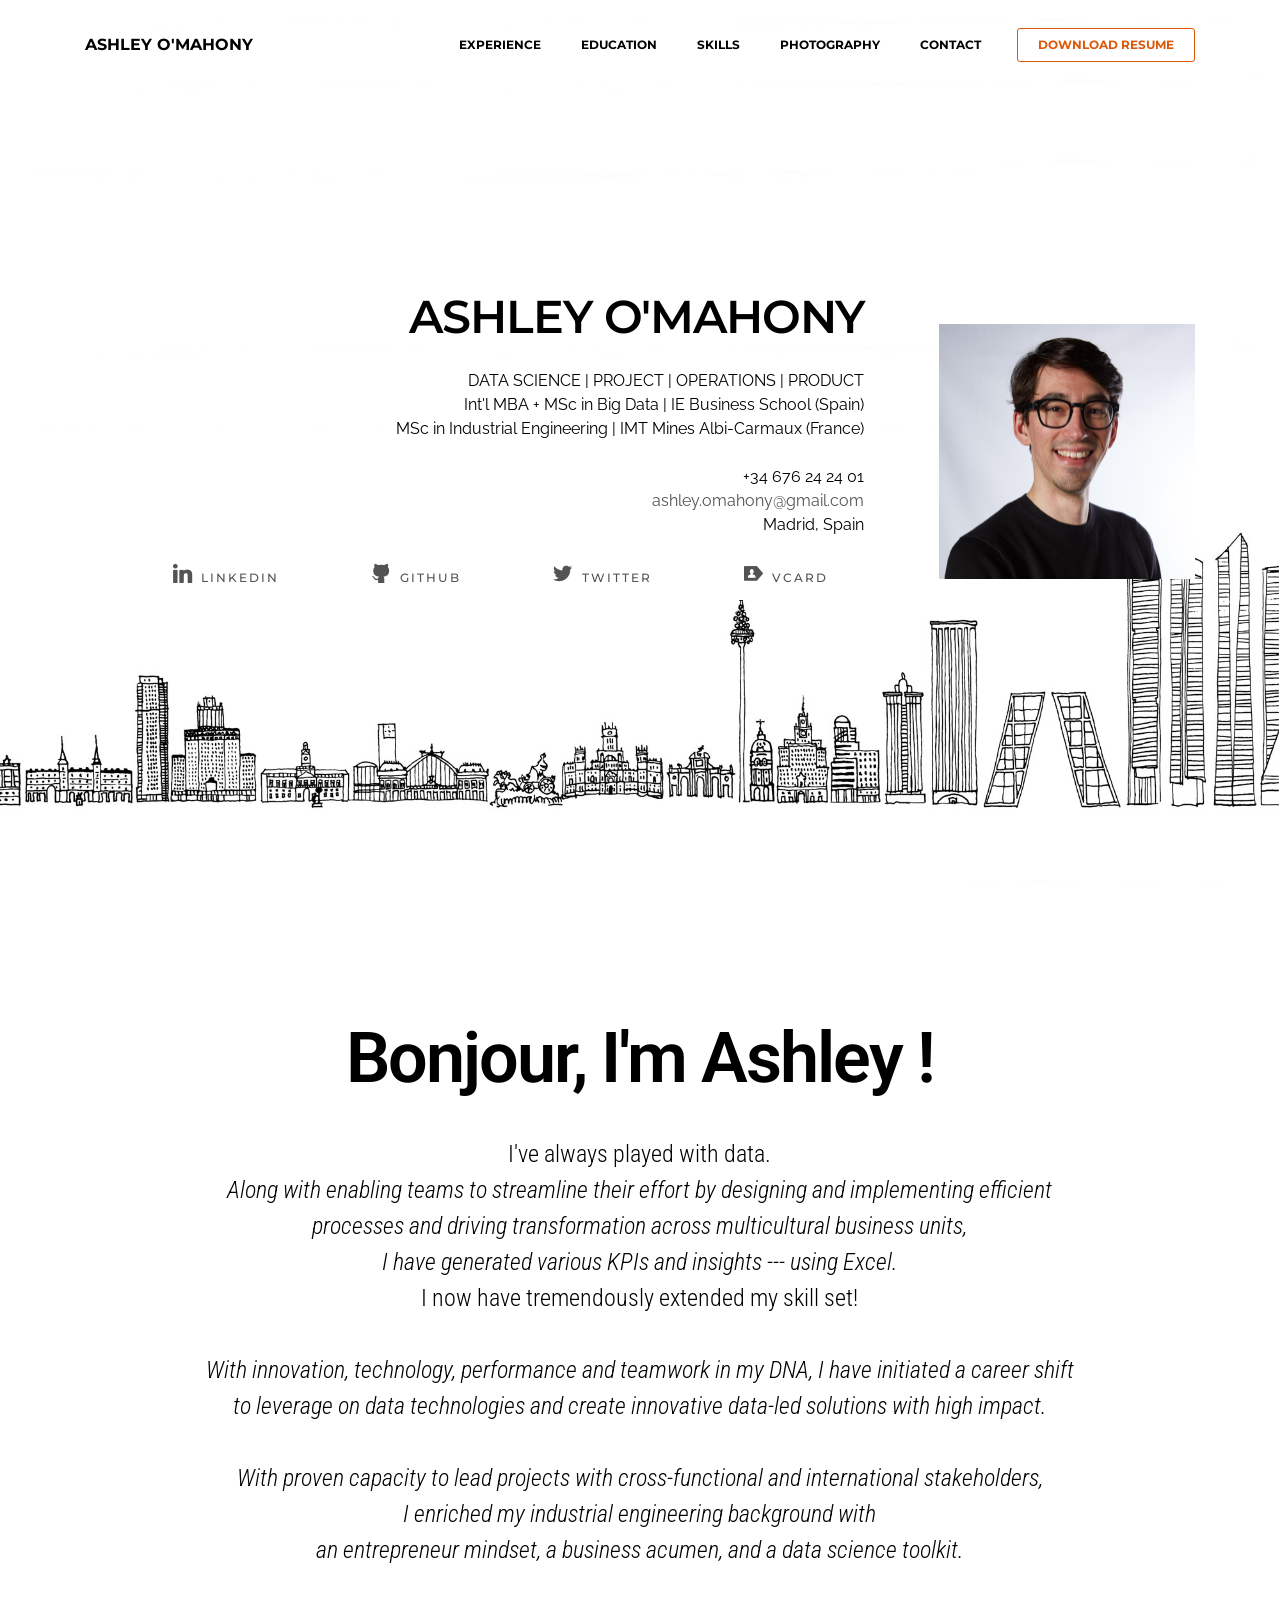
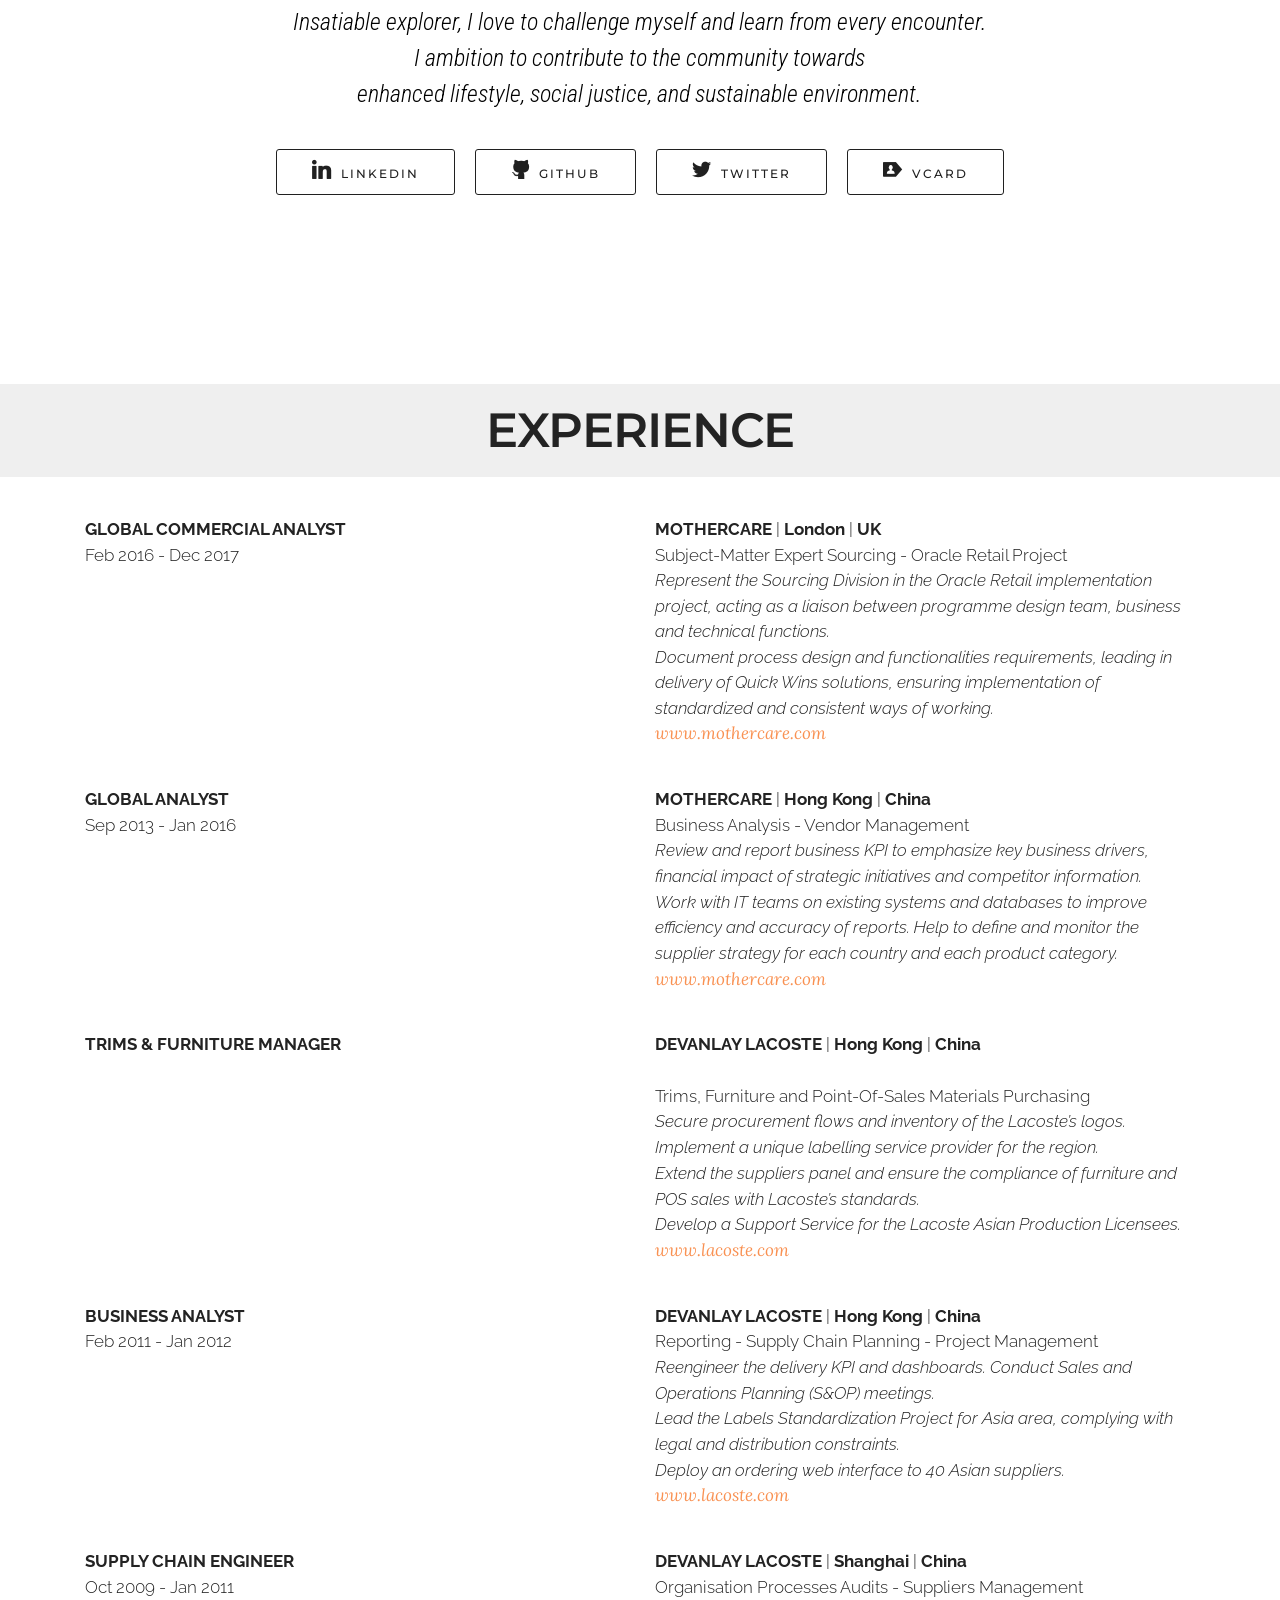
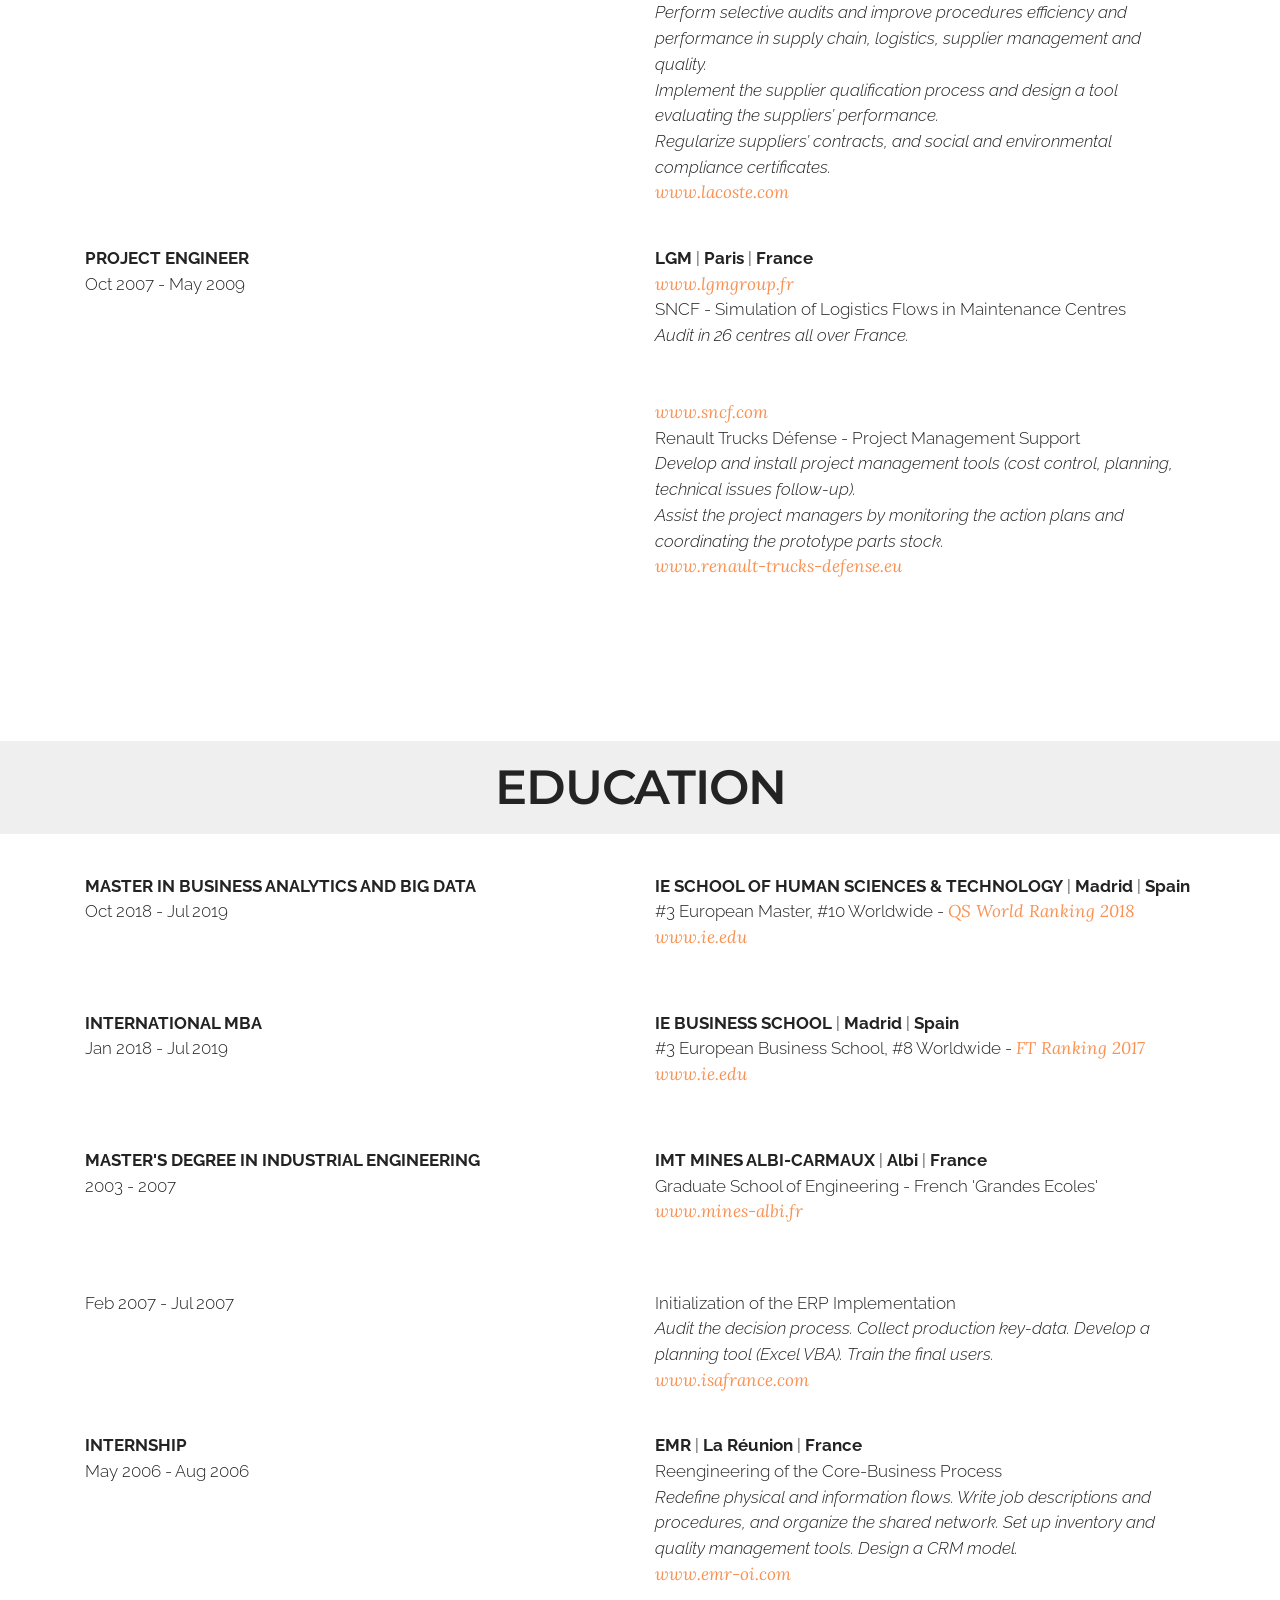
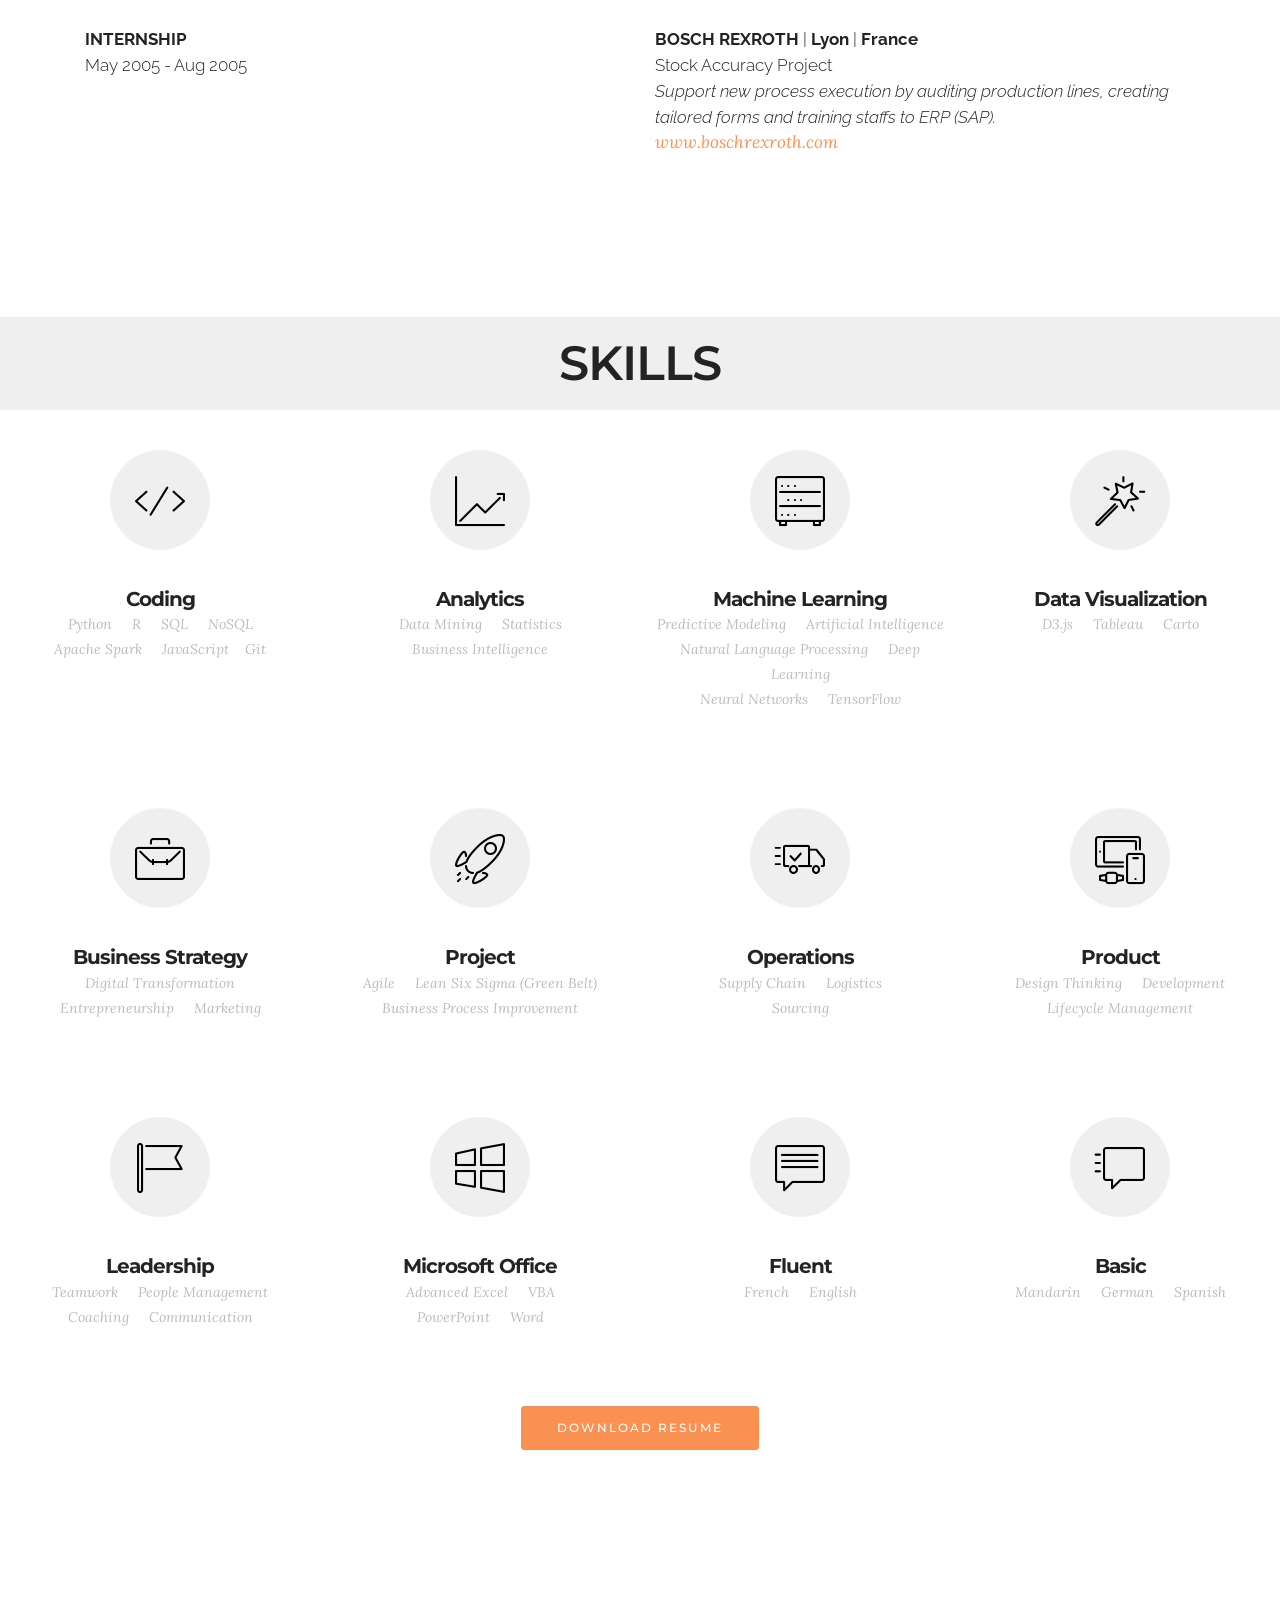
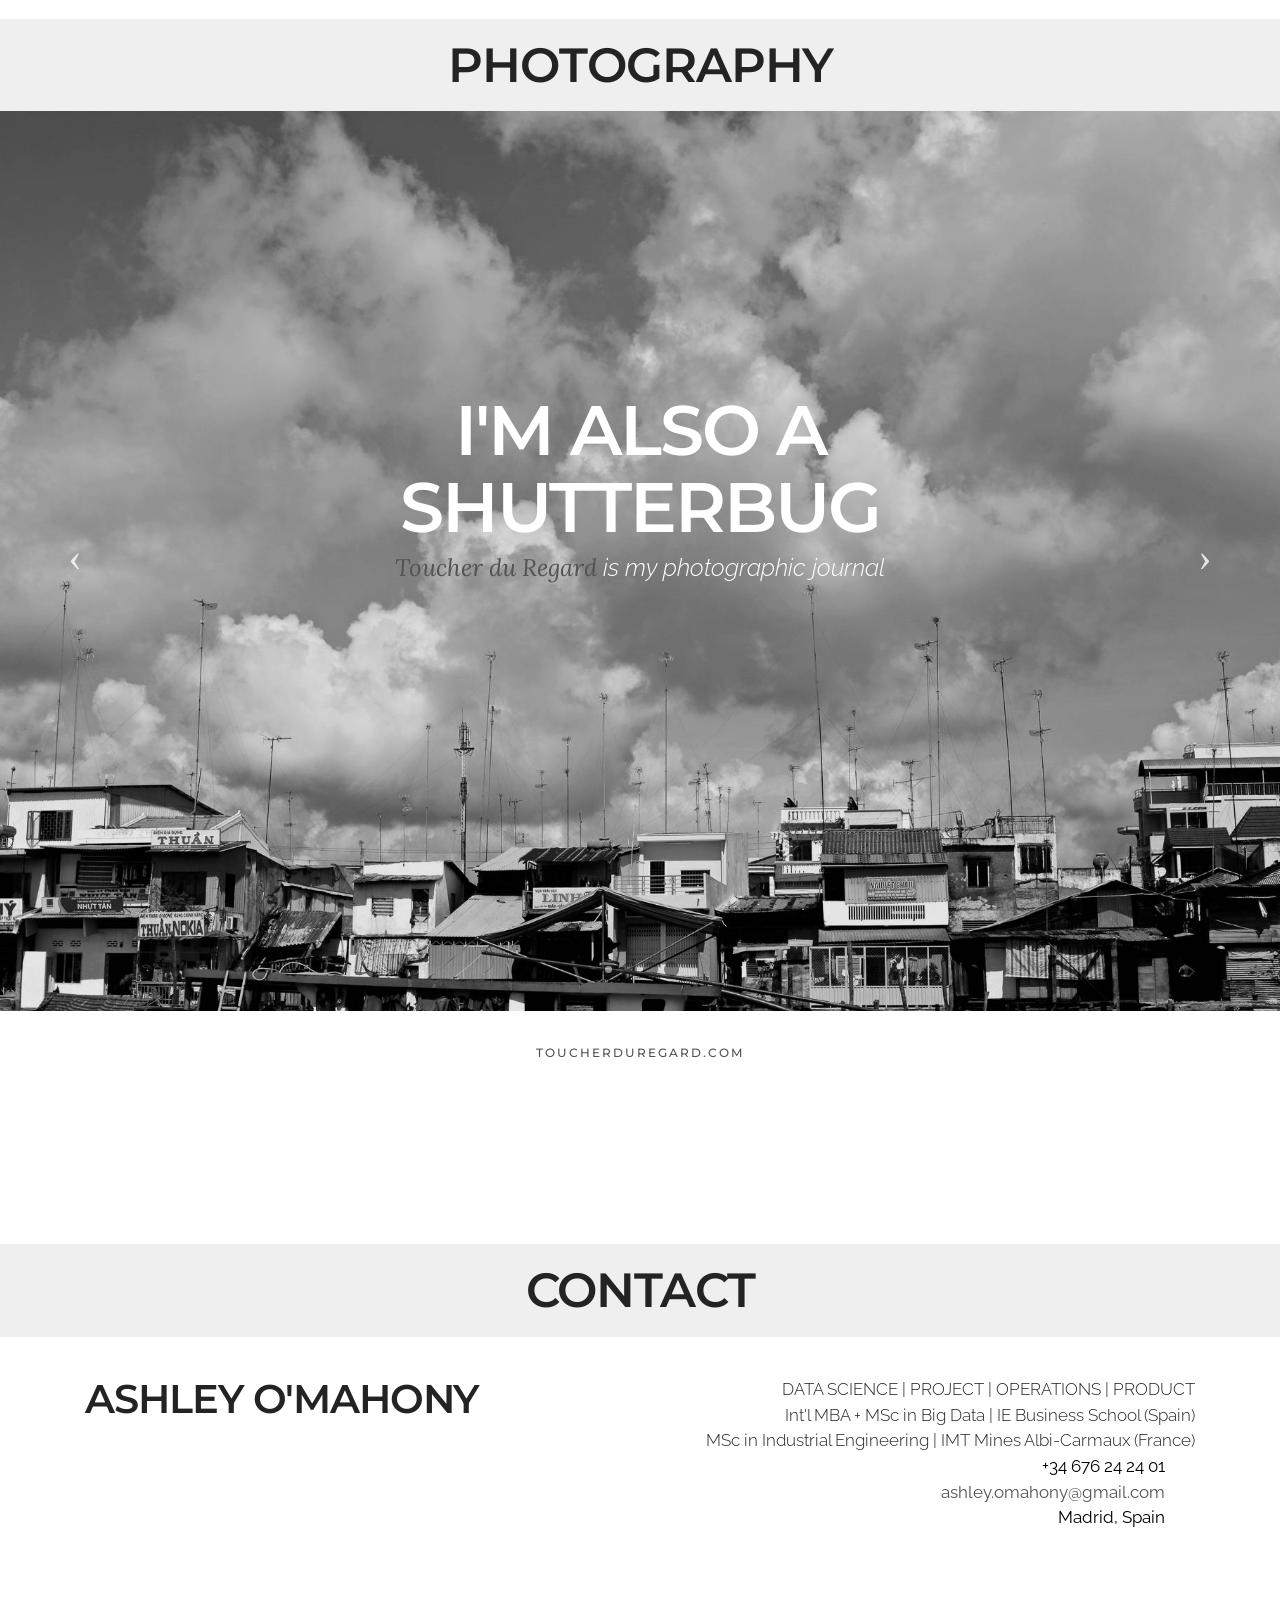
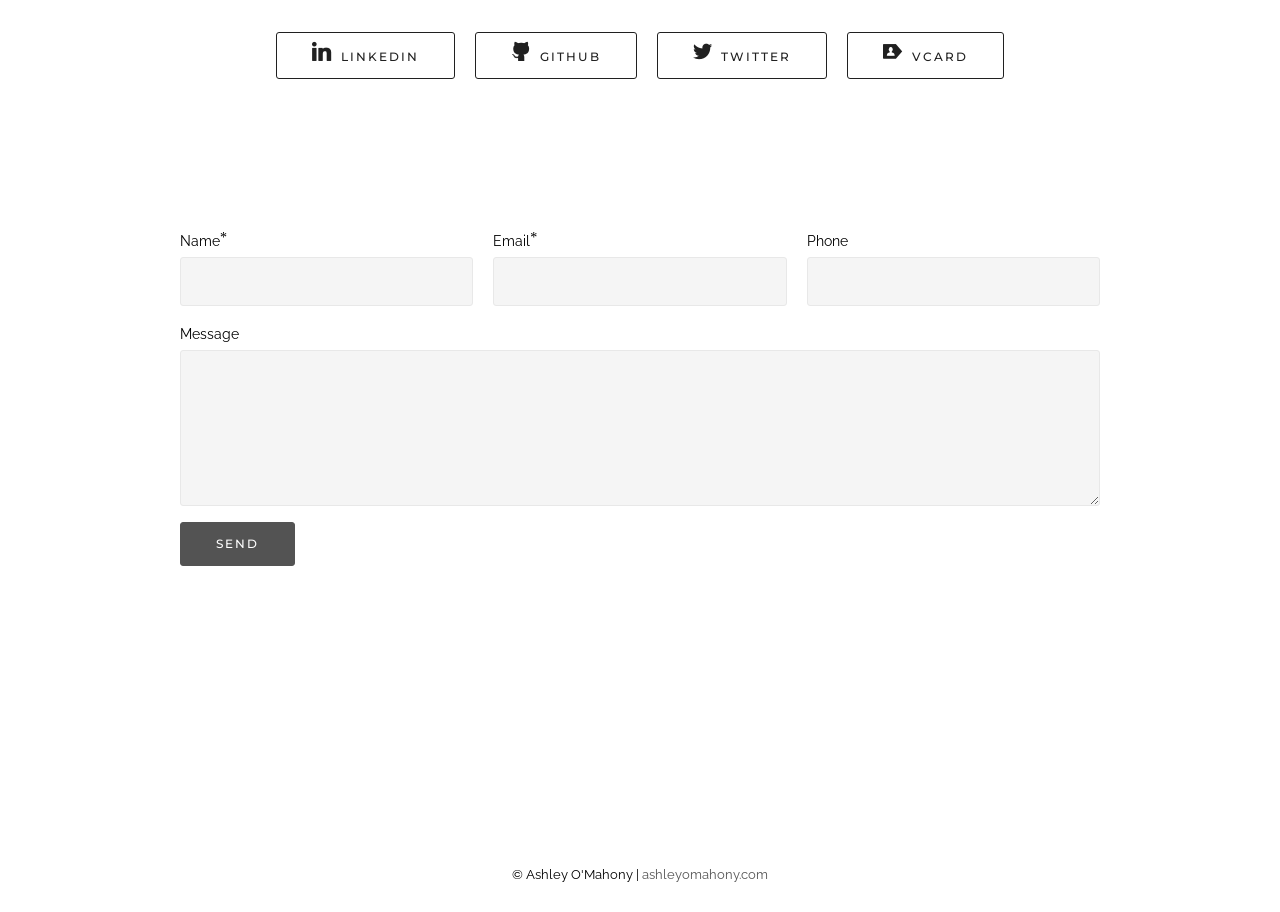
==== docs/index.html @ 65db4024 "ashleyomahony.com in /docs" ====
<!DOCTYPE html>
<html >
<head>
  <!-- Site made with Mobirise Website Builder v4.6.2, https://mobirise.com -->
  <meta charset="UTF-8">
  <meta http-equiv="X-UA-Compatible" content="IE=edge">
  <meta name="generator" content="Mobirise v4.6.2, mobirise.com">
  <meta name="viewport" content="width=device-width, initial-scale=1, minimum-scale=1">
  <link rel="shortcut icon" href="assets/images/ao2-128x128.png" type="image/x-icon">
  <meta property='og:image' content='screenshot.png'>
  <meta name="description" content="Ashley O'Mahony | Data Science | Project | Operations | Product
Int'l MBA | MSc in Big Data | MSc in Industrial Engineering

His professional experience, his educational background, his passion for photography, and his contact details.

Download his full resume I ashleyomahony.com">
  <title>Ashley O'Mahony | Professional Experience</title>
  <link rel="stylesheet" href="assets/et-line-font-plugin/style.css">
  <link rel="stylesheet" href="https://fonts.googleapis.com/css?family=Montserrat:400,700">
  <link rel="stylesheet" href="https://fonts.googleapis.com/css?family=Raleway:100,100i,200,200i,300,300i,400,400i,500,500i,600,600i,700,700i,800,800i,900,900i">
  <link rel="stylesheet" href="assets/web/assets/mobirise-icons/mobirise-icons.css">
  <link rel="stylesheet" href="https://fonts.googleapis.com/css?family=Lora:400,700,400italic,700italic&subset=latin">
  <link rel="stylesheet" href="assets/bootstrap-material-design-font/css/material.css">
  <link rel="stylesheet" href="assets/tether/tether.min.css">
  <link rel="stylesheet" href="assets/bootstrap/css/bootstrap.min.css">
  <link rel="stylesheet" href="assets/animate.css/animate.min.css">
  <link rel="stylesheet" href="assets/socicon/css/styles.css">
  <link rel="stylesheet" href="assets/dropdown/css/style.css">
  <link rel="stylesheet" href="assets/theme/css/style.css">
  <link rel="stylesheet" href="assets/mobirise/css/mbr-additional.css" type="text/css">



</head>
<body>
  <section id="menu-0" data-rv-view="0">

    <nav class="navbar navbar-dropdown transparent navbar-fixed-top bg-color">
        <div class="container">

            <div class="mbr-table">
                <div class="mbr-table-cell">

                    <div class="navbar-brand">

                        <a class="navbar-caption text-black" href="http://ashleyomahony.com">ASHLEY O'MAHONY</a>
                    </div>

                </div>
                <div class="mbr-table-cell">

                    <button class="navbar-toggler pull-xs-right hidden-md-up" type="button" data-toggle="collapse" data-target="#exCollapsingNavbar">
                        <div class="hamburger-icon"></div>
                    </button>

                    <ul class="nav-dropdown collapse pull-xs-right nav navbar-nav navbar-toggleable-sm" id="exCollapsingNavbar"><li class="nav-item"><a class="nav-link link" href="index.html#header3-11">EXPERIENCE</a></li><li class="nav-item"><a class="nav-link link" href="index.html#header3-12">EDUCATION</a></li><li class="nav-item"><a class="nav-link link" href="index.html#header3-13">SKILLS</a></li><li class="nav-item"><a class="nav-link link" href="index.html#header3-1f">PHOTOGRAPHY</a></li><li class="nav-item"><a class="nav-link link" href="index.html#header3-1p">CONTACT</a></li><li class="nav-item nav-btn"><a class="nav-link btn btn-primary-outline btn-primary" href="https://drive.google.com/open?id=1dz-HZq5PjAVc2SQXt1TEFGImQEeccuc3" target="_blank">DOWNLOAD RESUME</a></li></ul>
                    <button hidden="" class="navbar-toggler navbar-close" type="button" data-toggle="collapse" data-target="#exCollapsingNavbar">
                        <div class="close-icon"></div>
                    </button>

                </div>
            </div>

        </div>
    </nav>

</section>

<section class="engine"><a href="https://mobirise.ws/l">free html site maker</a></section><section class="mbr-section mbr-section-hero mbr-section-full header2 mbr-parallax-background mbr-after-navbar" id="header2-1" data-rv-view="4" style="background-image: url(assets/images/londondraw-1-2000x1521-copy-2000x1521.png);">



    <div class="mbr-table mbr-table-full">
        <div class="mbr-table-cell">

            <div class="container">
                <div class="mbr-section row">
                    <div class="mbr-table-md-up">




                        <div class="mbr-table-cell col-md-5 content-size text-xs-center text-md-right">

                            <h3 class="mbr-section-title display-2">ASHLEY O'MAHONY</h3>

                            <div class="mbr-section-text">
                                <p>DATA SCIENCE | PROJECT | OPERATIONS | PRODUCT<br>Int'l MBA + MSc in Big Data | IE Business School (Spain)<br>MSc in Industrial Engineering | IMT Mines Albi-Carmaux (France)<br><br>+34 676 24 24 01<br><a href="mailto:ashley.omahony@gmail.com" class="text-black">ashley.omahony@gmail.com</a><br>Madrid, Spain<br></p>
                            </div>

                            <div class="mbr-section-btn"> <a class="btn btn-white" href="https://www.linkedin.com/in/ashleyomahony/" target="_blank"><span class="socicon socicon-linkedin mbr-iconfont mbr-iconfont-btn"></span>LINKEDIN</a> <a class="btn btn-white" href="http://github.com/ashomah" target="_blank"><span class="socicon socicon-github mbr-iconfont mbr-iconfont-btn"></span>GITHUB</a> <a class="btn btn-white" href="https://twitter.com/AshleyOMahony" target="_blank"><span class="socicon socicon-twitter mbr-iconfont mbr-iconfont-btn"></span>TWITTER</a> <a class="btn btn-white" href="http://ashleyomahony.com/Ashley_OMahony.vcf" target="_blank"><span class="socicon socicon-persona mbr-iconfont mbr-iconfont-btn"></span>VCARD</a></div>

                        </div>
                        <div class="mbr-table-cell mbr-valign-top mbr-left-padding-md-up col-md-7 image-size" style="width: 29%;">
                            <div class="mbr-figure"><img src="assets/images/file-1024x1024.jpg" alt="Ashley O'Mahony" title="Ashley O'Mahony"></div>
                        </div>

                    </div>
                </div>
            </div>

        </div>
    </div>



</section>

<section class="mbr-section mbr-section-hero mbr-section-full" id="header1-a" data-rv-view="7" style="background-color: rgb(255, 255, 255);">



    <div class="mbr-table-cell">

        <div class="container">
            <div class="row">
                <div class="mbr-section col-md-10 col-md-offset-1 text-xs-center">

                    <h1 class="mbr-section-title display-1">Bonjour, I'm Ashley !</h1>
                    <p class="mbr-section-lead lead"><br><span style="font-style: normal;">I've always played with data.</span><br>Along with enabling teams to streamline their effort by designing and implementing efficient processes and driving transformation across multicultural business units,<br>I have generated various KPIs and insights --- using Excel.<br><span style="font-style: normal;">I now have tremendously extended my skill set!<br></span><br>With innovation, technology, performance and teamwork in my DNA, I have initiated a career shift<br>to leverage on data technologies and create innovative data-led solutions with high impact.<br><br>With proven capacity to lead projects with cross-functional and international stakeholders,<br>I enriched my industrial engineering background with<br>an entrepreneur mindset, a business acumen, and a data science toolkit.<br><br>Insatiable explorer, I love to challenge myself and learn from every encounter.<br>I ambition to contribute to the community towards<br>enhanced lifestyle, social justice, and sustainable environment.<br></p>
                    <div class="mbr-section-btn">  <a class="btn btn-lg btn-black-outline btn-black" href="https://www.linkedin.com/in/ashleyomahony" target="_blank"><span class="socicon socicon-linkedin mbr-iconfont mbr-iconfont-btn"></span>LINKEDIN</a> <a class="btn btn-lg btn-black-outline btn-black" href="http://github.com/ashomah" target="_blank"><span class="socicon socicon-github mbr-iconfont mbr-iconfont-btn"></span>GITHUB</a> <a class="btn btn-lg btn-black-outline btn-black" href="https://twitter.com/AshleyOMahony" target="_blank"><span class="socicon socicon-twitter mbr-iconfont mbr-iconfont-btn"></span>TWITTER</a> <a class="btn btn-lg btn-black-outline btn-black" href="http://ashleyomahony.com/Ashley_OMahony.vcf" target="_blank"><span class="socicon socicon-persona mbr-iconfont mbr-iconfont-btn"></span>VCARD</a> </div>
                </div>
            </div>
        </div>
    </div>



</section>

<section class="mbr-section mbr-section__container article" id="header3-11" data-rv-view="10" style="background-color: rgb(255, 255, 255); padding-top: 20px; padding-bottom: 40px;">
    <div class="container">
        <div class="row">
            <div class="col-xs-12">
                <h3 class="mbr-section-title display-2"></h3>

            </div>
        </div>
    </div>
</section>

<section class="mbr-section mbr-section__container article" id="header3-g" data-rv-view="12" style="background-color: rgb(239, 239, 239); padding-top: 20px; padding-bottom: 20px;">
    <div class="container">
        <div class="row">
            <div class="col-xs-12">
                <h3 class="mbr-section-title display-2">EXPERIENCE</h3>

            </div>
        </div>
    </div>
</section>

<section class="mbr-section article mbr-section__container" id="content6-j" data-rv-view="14" style="background-color: rgb(255, 255, 255); padding-top: 40px; padding-bottom: 20px;">

    <div class="container">
        <div class="row">
            <div class="col-xs-12 col-md-6 lead"><p><strong>GLOBAL COMMERCIAL ANALYST</strong></p><p><span style="font-size: 1.07rem; line-height: 1.5;">Feb 2016 - Dec 2017</span><br></p></div>
            <div class="col-xs-12 col-md-6 lead"><p><strong>MOTHERCARE</strong> | <strong>London</strong> | <strong>UK</strong></p><p><span style="font-size: 1.07rem; line-height: 1.5;">Subject-Matter Expert Sourcing&nbsp;-&nbsp;Oracle Retail Project</span><br></p><p><em>Represent the Sourcing Division in the Oracle Retail implementation project, acting as a liaison between programme design team, business and technical functions.
</em></p><p><em>Document process design and functionalities requirements, leading in delivery of Quick Wins solutions, ensuring implementation of standardized and consistent ways of working.
</em></p><p><em><a href="http://www.mothercare.com" target="_blank">www.mothercare.com</a></em><br></p></div>
        </div>
    </div>

</section>

<section class="mbr-section article mbr-section__container" id="content6-n" data-rv-view="16" style="background-color: rgb(255, 255, 255); padding-top: 20px; padding-bottom: 20px;">

    <div class="container">
        <div class="row">
            <div class="col-xs-12 col-md-6 lead"><p><strong>GLOBAL ANALYST</strong></p><p><span style="font-size: 1.07rem; line-height: 1.5;">Sep 2013 - Jan 2016</span><br></p></div>
            <div class="col-xs-12 col-md-6 lead"><p><strong>MOTHERCARE</strong> | <strong>Hong Kong</strong>&nbsp;| <strong>China</strong></p><p><span style="font-size: 1.07rem; line-height: 1.5;">Business Analysis - Vendor Management</span></p><p><em>Review and report business KPI to emphasize key business drivers, financial impact of strategic initiatives and competitor information.</em><br></p><p><em>Work with IT teams on existing systems and databases to improve efficiency and accuracy of reports. Help to define and monitor the supplier strategy for each country and each product category.</em><br></p><p><em><a href="http://www.mothercare.com" target="_blank">www.mothercare.com</a></em></p></div>
        </div>
    </div>

</section>

<section class="mbr-section article mbr-section__container" id="content6-r" data-rv-view="18" style="background-color: rgb(255, 255, 255); padding-top: 20px; padding-bottom: 20px;">

    <div class="container">
        <div class="row">
            <div class="col-xs-12 col-md-6 lead"><p><span style="font-size: 1.07rem; line-height: 1.5;"><strong>TRIMS &amp; FURNITURE MANAGER</strong></span></p><p><span style="font-size: 1.07rem; line-height: 1.5;">Feb 2012 - Dec 2012</span><br></p></div>
            <div class="col-xs-12 col-md-6 lead"><p><strong>DEVANLAY LACOSTE</strong> | <strong>Hong Kong</strong>&nbsp;| <strong>China</strong></p><p><span style="font-size: 1.07rem; line-height: 1.5;">Team of 7 people, located in Shanghai</span></p><p><span style="font-size: 1.07rem; line-height: 1.5;">Trims, Furniture and Point-Of-Sales Materials Purchasing</span></p><p><em>Secure procurement flows and inventory of the Lacoste’s logos.</em></p><p><em>Implement a unique labelling service provider for the region.</em></p><p><em>Extend the suppliers panel and ensure the compliance of furniture and POS sales with Lacoste’s standards.</em></p><p><em>Develop a Support Service for the Lacoste Asian Production Licensees.</em></p><p><a href="http://www.lacoste.com/" target="_blank">www.lacoste.com</a><em><a href="http://www.mothercare.com" target="_blank"></a></em><br></p></div>
        </div>
    </div>

</section>

<section class="mbr-section article mbr-section__container" id="content6-s" data-rv-view="20" style="background-color: rgb(255, 255, 255); padding-top: 20px; padding-bottom: 20px;">

    <div class="container">
        <div class="row">
            <div class="col-xs-12 col-md-6 lead"><p><span style="font-size: 1.07rem; line-height: 1.5;"><strong>BUSINESS ANALYST</strong></span></p><p><span style="font-size: 1.07rem; line-height: 1.5;">Feb 2011 - Jan 2012</span><br></p></div>
            <div class="col-xs-12 col-md-6 lead"><p><strong>DEVANLAY LACOSTE</strong> | <strong>Hong Kong</strong>&nbsp;| <strong>China</strong></p><p><span style="font-size: 1.07rem; line-height: 1.5;">Reporting - Supply Chain&nbsp;Planning -&nbsp;Project Management</span></p><p><em>Reengineer the delivery KPI and dashboards. Conduct Sales and Operations Planning (S&amp;OP) meetings.</em></p><p><em>Lead the Labels Standardization Project for Asia area, complying with legal and distribution constraints.</em></p><p><em>Deploy an ordering web interface to 40 Asian suppliers.</em></p><p><a href="http://www.lacoste.com/" target="_blank" style="font-size: 1.07rem; background-color: rgb(255, 255, 255); line-height: 1.5;">www.lacoste.com</a><br></p></div>
        </div>
    </div>

</section>

<section class="mbr-section article mbr-section__container" id="content6-u" data-rv-view="22" style="background-color: rgb(255, 255, 255); padding-top: 20px; padding-bottom: 20px;">

    <div class="container">
        <div class="row">
            <div class="col-xs-12 col-md-6 lead"><p><span style="font-size: 1.07rem; line-height: 1.5;"><strong>SUPPLY CHAIN ENGINEER</strong></span></p><p><span style="font-size: 1.07rem; line-height: 1.5;">Oct 2009 - Jan 2011</span><br></p></div>
            <div class="col-xs-12 col-md-6 lead"><p><strong>DEVANLAY LACOSTE</strong> | <strong>Shanghai</strong>&nbsp;| <strong>China</strong></p><p><span style="font-size: 1.07rem; line-height: 1.5;">Organisation Processes Audits - Suppliers Management</span></p><p><em>Perform selective audits and improve procedures efficiency and performance in supply chain, logistics, supplier management and quality.</em></p><p><em>Implement the supplier qualification process and design a tool evaluating the suppliers’ performance.</em></p><p><em>Regularize suppliers’ contracts, and social and environmental compliance certificates.</em></p><p><a href="http://www.lacoste.com/" target="_blank" style="font-size: 1.07rem; background-color: rgb(255, 255, 255); line-height: 1.5;">www.lacoste.com</a><br></p></div>
        </div>
    </div>

</section>

<section class="mbr-section article mbr-section__container" id="content6-v" data-rv-view="24" style="background-color: rgb(255, 255, 255); padding-top: 20px; padding-bottom: 100px;">

    <div class="container">
        <div class="row">
            <div class="col-xs-12 col-md-6 lead"><p><span style="font-size: 1.07rem; line-height: 1.5;"><strong>PROJECT ENGINEER</strong></span></p><p><span style="font-size: 1.07rem; line-height: 1.5;">Oct 2007 - May 2009</span><br></p></div>
            <div class="col-xs-12 col-md-6 lead"><p><strong>LGM</strong> | <strong>Paris</strong>&nbsp;| <strong>France</strong></p><p><span style="font-size: 1.07rem; line-height: 1.5;"><a href="http://www.lgmgroup.fr" target="_blank">www.lgmgroup.fr</a></span><br></p><p><span style="font-size: 1.07rem; line-height: 1.5;">SNCF - Simulation of Logistics Flows in Maintenance Centres</span></p><p><em>Audit in 26 centres all over France.</em></p><p><em>Model and simulate new organizations scenario in ExtendSim to define an optimal solution.</em></p><p><a href="http://www.sncf.com" target="_blank">www.sncf.com</a><em></em></p><p>Renault Trucks Défense - Project Management Support</p><p><em>Develop and install project management tools (cost control, planning, technical issues follow-up).</em></p><p><em>Assist the project managers by monitoring the action plans and coordinating the prototype parts stock.</em></p><p><a href="http://www.renault-trucks-defense.eu" target="_blank">www.renault-trucks-defense.eu</a><a href="www.renault-trucks-defense.eu" target="_blank"></a></p></div>
        </div>
    </div>

</section>

<section class="mbr-section mbr-section__container article" id="header3-12" data-rv-view="26" style="background-color: rgb(255, 255, 255); padding-top: 20px; padding-bottom: 40px;">
    <div class="container">
        <div class="row">
            <div class="col-xs-12">
                <h3 class="mbr-section-title display-2"></h3>

            </div>
        </div>
    </div>
</section>

<section class="mbr-section mbr-section__container article" id="header3-w" data-rv-view="28" style="background-color: rgb(239, 239, 239); padding-top: 20px; padding-bottom: 20px;">
    <div class="container">
        <div class="row">
            <div class="col-xs-12">
                <h3 class="mbr-section-title display-2">EDUCATION</h3>

            </div>
        </div>
    </div>
</section>

<section class="mbr-section article mbr-section__container" id="content6-2d" data-rv-view="102" style="background-color: rgb(255, 255, 255); padding-top: 40px; padding-bottom: 20px;">

    <div class="container">
        <div class="row">
            <div class="col-xs-12 col-md-6 lead"><p><span style="font-size: 1.07rem;"><strong>MASTER IN BUSINESS ANALYTICS AND BIG DATA</strong></span></p><p><span style="font-size: 1.07rem;">Oct 2018 - Jul 2019</span><br></p></div>
            <div class="col-xs-12 col-md-6 lead"><p><strong>IE SCHOOL OF HUMAN SCIENCES &amp; TECHNOLOGY</strong>&nbsp;| <strong>Madrid</strong>&nbsp;| <strong>Spain</strong></p><p><span style="font-size: 1.07rem; line-height: 1.5;">#3 European Master, #10 Worldwide - <a href="https://www.topuniversities.com/university-rankings/business-masters-rankings/business-analytics/2018" target="_blank">QS World Ranking 2018</a></span><br></p><p><a href="http://www.ie.edu" target="_blank">www.ie.edu</a><br></p></div>
        </div>
    </div>

</section>

<section class="mbr-section article mbr-section__container" id="content6-2b" data-rv-view="30" style="background-color: rgb(255, 255, 255); padding-top: 40px; padding-bottom: 20px;">

    <div class="container">
        <div class="row">
            <div class="col-xs-12 col-md-6 lead"><p><span style="font-size: 1.07rem;"><strong>INTERNATIONAL MBA</strong></span></p><p><span style="font-size: 1.07rem;">Jan 2018 - Jul 2019</span><br></p></div>
            <div class="col-xs-12 col-md-6 lead"><p><strong>IE BUSINESS SCHOOL</strong>&nbsp;| <strong>Madrid</strong>&nbsp;| <strong>Spain</strong></p><p><span style="font-size: 1.07rem; line-height: 1.5;">#3 European Business School, #8 Worldwide - <a href="http://rankings.ft.com/businessschoolrankings/ie-business-school" target="_blank">FT Ranking 2017</a></span><br></p><p><a href="http://www.ie.edu" target="_blank">www.ie.edu</a><br></p></div>
        </div>
    </div>

</section>

<section class="mbr-section article mbr-section__container" id="content6-x" data-rv-view="32" style="background-color: rgb(255, 255, 255); padding-top: 40px; padding-bottom: 20px;">

    <div class="container">
        <div class="row">
            <div class="col-xs-12 col-md-6 lead"><p><span style="font-size: 1.07rem; line-height: 1.5;"><strong>MASTER'S DEGREE IN INDUSTRIAL ENGINEERING</strong></span></p><p><span style="font-size: 1.07rem; line-height: 1.5;">2003 - 2007</span><br></p></div>
            <div class="col-xs-12 col-md-6 lead"><p><strong>IMT MINES ALBI-CARMAUX</strong> | <strong>Albi</strong>&nbsp;| <strong>France</strong></p><p><span style="font-size: 1.07rem; line-height: 1.5;">Graduate School of Engineering - French 'Grandes Ecoles'</span><br></p><p><a href="http://www.mines-albi.fr" target="_blank">www.mines-albi.fr</a><a href="http://www.lacoste.com/" target="_blank" style="font-size: 1.07rem; background-color: rgb(255, 255, 255); line-height: 1.5;"></a><br></p></div>
        </div>
    </div>

</section>

<section class="mbr-section article mbr-section__container" id="content6-y" data-rv-view="34" style="background-color: rgb(255, 255, 255); padding-top: 20px; padding-bottom: 20px;">

    <div class="container">
        <div class="row">
            <div class="col-xs-12 col-md-6 lead"><p><span style="font-size: 1.07rem; line-height: 1.5;"><strong>INTERNSHIP</strong></span></p><p><span style="font-size: 1.07rem; line-height: 1.5;">Feb 2007 - Jul 2007</span><br></p></div>
            <div class="col-xs-12 col-md-6 lead"><p><strong>ISA FRANCE</strong> | <strong>Besançon</strong>&nbsp;| <strong>France</strong></p><p><span style="font-size: 1.07rem; line-height: 1.5;">Initialization of the ERP Implementation</span></p><p><em>Audit the decision process.&nbsp;</em><em>Collect production key-data.&nbsp;</em><em>Develop a planning tool (Excel VBA).&nbsp;</em><em>Train the final users.</em></p><p><a href="http://www.isafrance.com/en/home.html" target="_blank">www.isafrance.com</a><a href="http://www.lacoste.com/" target="_blank" style="font-size: 1.07rem; background-color: rgb(255, 255, 255); line-height: 1.5;"></a><br></p></div>
        </div>
    </div>

</section>

<section class="mbr-section article mbr-section__container" id="content6-z" data-rv-view="36" style="background-color: rgb(255, 255, 255); padding-top: 20px; padding-bottom: 20px;">

    <div class="container">
        <div class="row">
            <div class="col-xs-12 col-md-6 lead"><p><span style="font-size: 1.07rem; line-height: 1.5;"><strong>INTERNSHIP</strong></span></p><p><span style="font-size: 1.07rem; line-height: 1.5;">May 2006 - Aug 2006</span><br></p></div>
            <div class="col-xs-12 col-md-6 lead"><p><strong>EMR</strong> | <strong>La Réunion</strong>&nbsp;| <strong>France</strong></p><p><span style="font-size: 1.07rem; line-height: 1.5;">Reengineering of the Core-Business Process</span></p><p><em>Redefine physical and information flows. Write job descriptions and procedures, and organize the shared network. Set up inventory and quality management tools. Design a CRM model.</em></p><p><a href="http://www.emr-oi.com/" target="_blank">www.emr-oi.com</a><a href="http://www.isafrance.com/en/home.html" target="_blank" style="font-size: 1.07rem; background-color: rgb(255, 255, 255); line-height: 1.5;"></a><br></p></div>
        </div>
    </div>

</section>

<section class="mbr-section article mbr-section__container" id="content6-10" data-rv-view="38" style="background-color: rgb(255, 255, 255); padding-top: 20px; padding-bottom: 100px;">

    <div class="container">
        <div class="row">
            <div class="col-xs-12 col-md-6 lead"><p><span style="font-size: 1.07rem; line-height: 1.5;"><strong>INTERNSHIP</strong></span></p><p><span style="font-size: 1.07rem; line-height: 1.5;">May 2005 - Aug 2005</span><br></p></div>
            <div class="col-xs-12 col-md-6 lead"><p><strong>BOSCH REXROTH</strong> | <strong>Lyon</strong>&nbsp;| <strong>France</strong></p><p>Stock Accuracy Project</p><p><em>Support new process execution by auditing production lines, creating tailored forms and training staffs to ERP (SAP).</em></p><p><a href="https://www.boschrexroth.com/" target="_blank">www.boschrexroth.com</a><a href="http://www.isafrance.com/en/home.html" target="_blank" style="font-size: 1.07rem; background-color: rgb(255, 255, 255); line-height: 1.5;"></a><br></p></div>
        </div>
    </div>

</section>

<section class="mbr-section mbr-section__container article" id="header3-13" data-rv-view="40" style="background-color: rgb(255, 255, 255); padding-top: 20px; padding-bottom: 40px;">
    <div class="container">
        <div class="row">
            <div class="col-xs-12">
                <h3 class="mbr-section-title display-2"></h3>

            </div>
        </div>
    </div>
</section>

<section class="mbr-section mbr-section__container article" id="header3-14" data-rv-view="42" style="background-color: rgb(239, 239, 239); padding-top: 20px; padding-bottom: 20px;">
    <div class="container">
        <div class="row">
            <div class="col-xs-12">
                <h3 class="mbr-section-title display-2">SKILLS</h3>

            </div>
        </div>
    </div>
</section>

<section class="mbr-cards mbr-section mbr-section-nopadding" id="features4-2f" data-rv-view="114" style="background-color: rgb(255, 255, 255);">



    <div class="mbr-cards-row row">
        <div class="mbr-cards-col col-xs-12 col-lg-3" style="padding-top: 40px; padding-bottom: 40px;">
            <div class="container">
                <div class="card cart-block">
                    <div class="card-img iconbox"><span class="mbri-code mbr-iconfont mbr-iconfont-features4" style="color: black;"></span></div>
                    <div class="card-block">
                        <h4 class="card-title">Coding</h4>
                        <h5 class="card-subtitle">Python &nbsp; &nbsp; R &nbsp; &nbsp; SQL &nbsp; &nbsp; NoSQL<br>Apache Spark &nbsp; &nbsp; JavaScript &nbsp; &nbsp;Git</h5>


                    </div>
                </div>
            </div>
        </div>
        <div class="mbr-cards-col col-xs-12 col-lg-3" style="padding-top: 40px; padding-bottom: 40px;">
            <div class="container">
                <div class="card cart-block">
                    <div class="card-img iconbox"><span class="mbri-growing-chart mbr-iconfont mbr-iconfont-features4" style="color: black;"></span></div>
                    <div class="card-block">
                        <h4 class="card-title">Analytics</h4>
                        <h5 class="card-subtitle">Data Mining &nbsp; &nbsp; Statistics<br>Business Intelligence</h5>


                    </div>
                </div>
          </div>
        </div>
        <div class="mbr-cards-col col-xs-12 col-lg-3" style="padding-top: 40px; padding-bottom: 40px;">
            <div class="container">
                <div class="card cart-block">
                    <div class="card-img iconbox"><span class="mbri-database mbr-iconfont mbr-iconfont-features4" style="color: black;"></span></div>
                    <div class="card-block">
                        <h4 class="card-title">Machine Learning</h4>
                        <h5 class="card-subtitle">Predictive Modeling &nbsp; &nbsp; Artificial Intelligence<br>Natural Language Processing &nbsp; &nbsp;&nbsp;Deep Learning<br>Neural Networks &nbsp; &nbsp; TensorFlow</h5>


                    </div>
                </div>
            </div>
        </div>
        <div class="mbr-cards-col col-xs-12 col-lg-3" style="padding-top: 40px; padding-bottom: 40px;">
            <div class="container">
                <div class="card cart-block">
                    <div class="card-img iconbox"><span class="mbri-magic-stick mbr-iconfont mbr-iconfont-features4" style="color: black;"></span></div>
                    <div class="card-block">
                        <h4 class="card-title">Data Visualization</h4>
                        <h5 class="card-subtitle">D3.js &nbsp; &nbsp; Tableau &nbsp; &nbsp; Carto</h5>


                    </div>
                </div>
            </div>
        </div>


    </div>
</section>

<section class="mbr-cards mbr-section mbr-section-nopadding" id="features4-18" data-rv-view="47" style="background-color: rgb(255, 255, 255);">



    <div class="mbr-cards-row row">
        <div class="mbr-cards-col col-xs-12 col-lg-3" style="padding-top: 40px; padding-bottom: 40px;">
            <div class="container">
                <div class="card cart-block">
                    <div class="card-img iconbox"><span class="mbri-briefcase mbr-iconfont mbr-iconfont-features4" style="color: black;"></span></div>
                    <div class="card-block">
                        <h4 class="card-title">Business Strategy</h4>
                        <h5 class="card-subtitle">Digital Transformation<br>Entrepreneurship &nbsp; &nbsp; Marketing</h5>


                    </div>
                </div>
            </div>
        </div>
        <div class="mbr-cards-col col-xs-12 col-lg-3" style="padding-top: 40px; padding-bottom: 40px;">
            <div class="container">
                <div class="card cart-block">
                    <div class="card-img iconbox"><span class="mbri-rocket mbr-iconfont mbr-iconfont-features4" style="color: black;"></span></div>
                    <div class="card-block">
                        <h4 class="card-title">Project</h4>
                        <h5 class="card-subtitle">Agile &nbsp; &nbsp; Lean Six Sigma (Green Belt)<br>Business Process Improvement</h5>


                    </div>
                </div>
          </div>
        </div>
        <div class="mbr-cards-col col-xs-12 col-lg-3" style="padding-top: 40px; padding-bottom: 40px;">
            <div class="container">
                <div class="card cart-block">
                    <div class="card-img iconbox"><span class="mbri-delivery mbr-iconfont mbr-iconfont-features4" style="color: black;"></span></div>
                    <div class="card-block">
                        <h4 class="card-title">Operations</h4>
                        <h5 class="card-subtitle">Supply Chain &nbsp; &nbsp; Logistics<br>Sourcing</h5>


                    </div>
                </div>
            </div>
        </div>
        <div class="mbr-cards-col col-xs-12 col-lg-3" style="padding-top: 40px; padding-bottom: 40px;">
            <div class="container">
                <div class="card cart-block">
                    <div class="card-img iconbox"><span class="mbri-devices mbr-iconfont mbr-iconfont-features4" style="color: black;"></span></div>
                    <div class="card-block">
                        <h4 class="card-title">Product</h4>
                        <h5 class="card-subtitle">Design Thinking &nbsp; &nbsp; Development<br>Lifecycle Management</h5>


                    </div>
                </div>
            </div>
        </div>


    </div>
</section>

<section class="mbr-cards mbr-section mbr-section-nopadding" id="features4-2g" data-rv-view="117" style="background-color: rgb(255, 255, 255);">



    <div class="mbr-cards-row row">
        <div class="mbr-cards-col col-xs-12 col-lg-3" style="padding-top: 40px; padding-bottom: 40px;">
            <div class="container">
                <div class="card cart-block">
                    <div class="card-img iconbox"><span class="mbri-flag mbr-iconfont mbr-iconfont-features4" style="color: black;"></span></div>
                    <div class="card-block">
                        <h4 class="card-title">Leadership</h4>
                        <h5 class="card-subtitle">Teamwork &nbsp; &nbsp; People Management<br>Coaching &nbsp; &nbsp; Communication</h5>


                    </div>
                </div>
            </div>
        </div>
        <div class="mbr-cards-col col-xs-12 col-lg-3" style="padding-top: 40px; padding-bottom: 40px;">
            <div class="container">
                <div class="card cart-block">
                    <div class="card-img iconbox"><span class="mbri-windows mbr-iconfont mbr-iconfont-features4" style="color: black;"></span></div>
                    <div class="card-block">
                        <h4 class="card-title">Microsoft Office</h4>
                        <h5 class="card-subtitle">Advanced Excel &nbsp; &nbsp; VBA<div>PowerPoint &nbsp; &nbsp; Word</div></h5>


                    </div>
                </div>
          </div>
        </div>
        <div class="mbr-cards-col col-xs-12 col-lg-3" style="padding-top: 40px; padding-bottom: 40px;">
            <div class="container">
                <div class="card cart-block">
                    <div class="card-img iconbox"><span class="mbri-chat mbr-iconfont mbr-iconfont-features4" style="color: black;"></span></div>
                    <div class="card-block">
                        <h4 class="card-title">Fluent</h4>
                        <h5 class="card-subtitle">French &nbsp; &nbsp; English</h5>


                    </div>
                </div>
            </div>
        </div>
        <div class="mbr-cards-col col-xs-12 col-lg-3" style="padding-top: 40px; padding-bottom: 40px;">
            <div class="container">
                <div class="card cart-block">
                    <div class="card-img iconbox"><span class="mbri-help mbr-iconfont mbr-iconfont-features4" style="color: black;"></span></div>
                    <div class="card-block">
                        <h4 class="card-title">Basic</h4>
                        <h5 class="card-subtitle">Mandarin &nbsp; &nbsp; German &nbsp; &nbsp; Spanish</h5>


                    </div>
                </div>
            </div>
        </div>


    </div>
</section>

<section class="mbr-section mbr-section__container" id="buttons1-1a" data-rv-view="50" style="background-color: rgb(255, 255, 255); padding-top: 20px; padding-bottom: 100px;">

    <div class="container">
        <div class="row">
            <div class="col-xs-12">
                <div class="text-xs-center"><a class="btn btn-primary" href="https://drive.google.com/open?id=1dz-HZq5PjAVc2SQXt1TEFGImQEeccuc3" target="_blank">DOWNLOAD RESUME</a> </div>
            </div>
        </div>
    </div>

</section>

<section class="mbr-section mbr-section__container article" id="header3-1f" data-rv-view="52" style="background-color: rgb(255, 255, 255); padding-top: 20px; padding-bottom: 40px;">
    <div class="container">
        <div class="row">
            <div class="col-xs-12">
                <h3 class="mbr-section-title display-2"></h3>

            </div>
        </div>
    </div>
</section>

<section class="mbr-section mbr-section__container article" id="header3-1g" data-rv-view="54" style="background-color: rgb(239, 239, 239); padding-top: 20px; padding-bottom: 20px;">
    <div class="container">
        <div class="row">
            <div class="col-xs-12">
                <h3 class="mbr-section-title display-2">PHOTOGRAPHY</h3>

            </div>
        </div>
    </div>
</section>

<section class="mbr-slider mbr-section mbr-section__container carousel slide mbr-section-nopadding" data-ride="carousel" data-keyboard="false" data-wrap="true" data-pause="false" data-interval="3000" id="slider3-1i" data-rv-view="56">
    <div>
        <div>
            <div>
                <ol class="carousel-indicators">
                    <li data-app-prevent-settings="" data-target="#slider3-1i" data-slide-to="0" class="active"></li><li data-app-prevent-settings="" data-target="#slider3-1i" class="" data-slide-to="1"></li><li data-app-prevent-settings="" data-target="#slider3-1i" data-slide-to="2"></li><li data-app-prevent-settings="" data-target="#slider3-1i" data-slide-to="3"></li>
                </ol>
                <div class="carousel-inner" role="listbox">
                    <div class="mbr-section mbr-section-hero carousel-item dark center mbr-section-full active" data-bg-video-slide="false" style="background-image: url(assets/images/broadcast-1920x1280.jpg);">
                        <div class="mbr-table-cell">
                            <div class="mbr-overlay" style="opacity: 0.1; background-color: rgb(0, 0, 0);"></div>
                            <div class="container-slide container">

                                <div class="row">
                                    <div class="col-md-8 col-md-offset-2 text-xs-center">
                                        <h2 class="mbr-section-title display-1">I'M ALSO A SHUTTERBUG</h2>
                                        <p class="mbr-section-lead lead"><a href="http://toucherduregard.com" target="_blank" class="text-black">Toucher du Regard</a> is my photographic journal<br><br><br><br></p>


                                    </div>
                                </div>
                            </div>
                        </div>
                    </div><div class="mbr-section mbr-section-hero carousel-item dark center mbr-section-full" data-bg-video-slide="false" style="background-image: url(assets/images/tunnel-1920x1280.jpg);">
                        <div class="mbr-table-cell">
                            <div class="mbr-overlay" style="opacity: 0.1; background-color: rgb(0, 0, 0);"></div>
                            <div class="container-slide container">

                                <div class="row">
                                    <div class="col-md-8 col-md-offset-2 text-xs-center">
                                        <h2 class="mbr-section-title display-1">ANYWHERE</h2>
                                        <p class="mbr-section-lead lead">Inspired by my travels, my exploration of global metropolises, and my taste for art and architecture<br></p>


                                    </div>
                                </div>
                            </div>
                        </div>
                    </div><div class="mbr-section mbr-section-hero carousel-item dark center mbr-section-full" data-bg-video-slide="false" style="background-image: url(assets/images/touareg-vii-2000x1333.jpg);">
                        <div class="mbr-table-cell">
                            <div class="mbr-overlay" style="opacity: 0.1; background-color: rgb(0, 0, 0);"></div>
                            <div class="container-slide container">

                                <div class="row">
                                    <div class="col-md-8 col-md-offset-2 text-xs-center">
                                        <h2 class="mbr-section-title display-1">ANYONE</h2>
                                        <p class="mbr-section-lead lead">I also collaborates with young brands to develop their lookbook, their brand image and personality<br></p>


                                    </div>
                                </div>
                            </div>
                        </div>
                    </div><div class="mbr-section mbr-section-hero carousel-item dark center mbr-section-full" data-bg-video-slide="false" style="background-image: url(assets/images/20170404-img-2000x1333.jpg);">
                        <div class="mbr-table-cell">
                            <div class="mbr-overlay" style="opacity: 0.1; background-color: rgb(0, 0, 0);"></div>
                            <div class="container-slide container">

                                <div class="row">
                                    <div class="col-md-8 col-md-offset-2 text-xs-center">
                                        <h2 class="mbr-section-title display-1">ANYHOW</h2>
                                        <p class="mbr-section-lead lead">I always take a camera with me, even when I go diving on the other side of the planet !<br></p>


                                    </div>
                                </div>
                            </div>
                        </div>
                    </div>
                </div>

                <a data-app-prevent-settings="" class="left carousel-control" role="button" data-slide="prev" href="#slider3-1i">
                    <span class="icon-prev" aria-hidden="true"></span>
                    <span class="sr-only">Previous</span>
                </a>
                <a data-app-prevent-settings="" class="right carousel-control" role="button" data-slide="next" href="#slider3-1i">
                    <span class="icon-next" aria-hidden="true"></span>
                    <span class="sr-only">Next</span>
                </a>
            </div>
        </div>
    </div>
</section>

<section class="mbr-section mbr-section__container" id="buttons1-1o" data-rv-view="71" style="background-color: rgb(255, 255, 255); padding-top: 20px; padding-bottom: 100px;">

    <div class="container">
        <div class="row">
            <div class="col-xs-12">
                <div class="text-xs-center"><a class="btn btn-white" href="http://toucherduregard.com" target="_blank">TOUCHERDUREGARD.COM</a> </div>
            </div>
        </div>
    </div>

</section>

<section class="mbr-section mbr-section__container article" id="header3-1p" data-rv-view="73" style="background-color: rgb(255, 255, 255); padding-top: 20px; padding-bottom: 40px;">
    <div class="container">
        <div class="row">
            <div class="col-xs-12">
                <h3 class="mbr-section-title display-2"></h3>

            </div>
        </div>
    </div>
</section>

<section class="mbr-section mbr-section__container article" id="header3-1u" data-rv-view="75" style="background-color: rgb(239, 239, 239); padding-top: 20px; padding-bottom: 20px;">
    <div class="container">
        <div class="row">
            <div class="col-xs-12">
                <h3 class="mbr-section-title display-2">CONTACT</h3>

            </div>
        </div>
    </div>
</section>

<section class="mbr-section article mbr-section__container" id="content6-1x" data-rv-view="77" style="background-color: rgb(255, 255, 255); padding-top: 40px; padding-bottom: 0px;">

    <div class="container">
        <div class="row">
            <div class="col-xs-12 col-md-6 lead"><h2>ASHLEY O'MAHONY</h2></div>
            <div class="col-xs-12 col-md-6 lead"><p><span style="font-size: 1.07rem;">DATA SCIENCE | PROJECT | OPERATIONS | PRODUCT</span></p><p>Int'l MBA + MSc in Big Data | IE Business School (Spain)</p><p>MSc in Industrial Engineering | IMT Mines Albi-Carmaux (France)</p></div>
        </div>
    </div>

</section>

<section class="mbr-section mbr-section-md-padding mbr-footer footer1" id="contacts1-22" data-rv-view="79" style="background-color: rgb(255, 255, 255); padding-top: 0px; padding-bottom: 0px;">

    <div class="container">
        <div class="row">
            <div class="mbr-footer-content col-xs-12 col-md-3">
                <div><span class="mbri-paper-plane mbr-iconfont mbr-iconfont-contacts1" style="font-size: 50px; color: rgb(255, 255, 255);"></span></div>
            </div>
            <div class="mbr-footer-content col-xs-12 col-md-3">
                <p></p>
            </div>
            <div class="mbr-footer-content col-xs-12 col-md-3">
                <p></p>
            </div>
            <div class="mbr-footer-content col-xs-12 col-md-3">
                <p></p><p><span style="line-height: 1.5;">+34 676 24 24 01</span><br></p><p><a href="mailto:ashley.omahony@gmail.com" class="text-black">ashley.omahony@gmail.com</a><br>
Madrid, Spain</p><p></p>
            </div>

        </div>
    </div>
</section>

<section class="mbr-section mbr-section__container article" id="header3-24" data-rv-view="81" style="background-color: rgb(255, 255, 255); padding-top: 20px; padding-bottom: 40px;">
    <div class="container">
        <div class="row">
            <div class="col-xs-12">
                <h3 class="mbr-section-title display-2"></h3>

            </div>
        </div>
    </div>
</section>

<section class="mbr-section mbr-section__container" id="buttons1-1s" data-rv-view="83" style="background-color: rgb(255, 255, 255); padding-top: 40px; padding-bottom: 0px;">

    <div class="container">
        <div class="row">
            <div class="col-xs-12">
                <div class="text-xs-center">  <a class="btn btn-black btn-black-outline" href="https://www.linkedin.com/in/ashleyomahony/" target="_blank"><span class="socicon socicon-linkedin mbr-iconfont mbr-iconfont-btn"></span>LINKEDIN</a> <a class="btn btn-black btn-black-outline" href="http://github.com/ashomah" target="_blank"><span class="socicon socicon-github mbr-iconfont mbr-iconfont-btn"></span>GITHUB</a> <a class="btn btn-black btn-black-outline" href="https://twitter.com/AshleyOMahony" target="_blank"><span class="socicon socicon-twitter mbr-iconfont mbr-iconfont-btn"></span>TWITTER</a> <a class="btn btn-black btn-black-outline" href="http://ashleyomahony.com/Ashley_OMahony.vcf" target="_blank"><span class="socicon socicon-persona mbr-iconfont mbr-iconfont-btn"></span>VCARD</a></div>
            </div>
        </div>
    </div>

</section>

<section class="mbr-section mbr-section__container article" id="header3-25" data-rv-view="85" style="background-color: rgb(255, 255, 255); padding-top: 20px; padding-bottom: 40px;">
    <div class="container">
        <div class="row">
            <div class="col-xs-12">
                <h3 class="mbr-section-title display-2"></h3>

            </div>
        </div>
    </div>
</section>

<section class="mbr-section form1" id="form1-1t" data-rv-view="87" style="background-color: rgb(255, 255, 255); padding-top: 40px; padding-bottom: 80px;">

    <div class="mbr-section mbr-section__container mbr-section__container--middle">
        <div class="container">
            <div class="row">
                <div class="col-xs-12 text-xs-center">


                </div>
            </div>
        </div>
    </div>
    <div class="mbr-section mbr-section-nopadding">
        <div class="container">
            <div class="row">
                <div class="col-xs-12 col-lg-10 col-lg-offset-1" data-form-type="formoid">


                    <div data-form-alert="true">
                        <div hidden="" data-form-alert-success="true" class="alert alert-form alert-success text-xs-center">Thanks for your message ! I'll come back to you asap !</div>
                    </div>


                    <form action="https://mobirise.com/" method="post" data-form-title="CONTACT ME">

                        <input type="hidden" value="311tJ8qiW6qT9HyMINuDfVTQX4/XJbRogausjK3SUs2ilQlDED3wXcbTF3tTdSipP9UsabUJMJSidcL5S+YwnI7hNmLLrxmb14E7//5qe0R+aIgIM5LYQfErPsdNoi6B" data-form-email="true">

                        <div class="row row-sm-offset">

                            <div class="col-xs-12 col-md-4">
                                <div class="form-group">
                                    <label class="form-control-label" for="form1-1t-name">Name<span class="form-asterisk">*</span></label>
                                    <input type="text" class="form-control" name="name" required="" data-form-field="Name" id="form1-1t-name">
                                </div>
                            </div>

                            <div class="col-xs-12 col-md-4">
                                <div class="form-group">
                                    <label class="form-control-label" for="form1-1t-email">Email<span class="form-asterisk">*</span></label>
                                    <input type="email" class="form-control" name="email" required="" data-form-field="Email" id="form1-1t-email">
                                </div>
                            </div>

                            <div class="col-xs-12 col-md-4">
                                <div class="form-group">
                                    <label class="form-control-label" for="form1-1t-phone">Phone</label>
                                    <input type="tel" class="form-control" name="phone" data-form-field="Phone" id="form1-1t-phone">
                                </div>
                            </div>

                        </div>

                        <div class="form-group">
                            <label class="form-control-label" for="form1-1t-message">Message</label>
                            <textarea class="form-control" name="message" rows="7" data-form-field="Message" id="form1-1t-message"></textarea>
                        </div>

                        <div><button type="submit" class="btn btn-black">SEND</button></div>

                    </form>
                </div>
            </div>
        </div>
    </div>
</section>

<section class="mbr-section mbr-section__container article" id="header3-26" data-rv-view="96" style="background-color: rgb(255, 255, 255); padding-top: 20px; padding-bottom: 40px;">
    <div class="container">
        <div class="row">
            <div class="col-xs-12">
                <h3 class="mbr-section-title display-2"></h3>

            </div>
        </div>
    </div>
</section>

<section class="mbr-section mbr-section__container article" id="header3-27" data-rv-view="98" style="background-color: rgb(255, 255, 255); padding-top: 20px; padding-bottom: 40px;">
    <div class="container">
        <div class="row">
            <div class="col-xs-12">
                <h3 class="mbr-section-title display-2"></h3>

            </div>
        </div>
    </div>
</section>

<section class="mbr-section mbr-section__container article" id="header3-29" data-rv-view="100" style="background-color: rgb(255, 255, 255); padding-top: 20px; padding-bottom: 40px;">
    <div class="container">
        <div class="row">
            <div class="col-xs-12">
                <h3 class="mbr-section-title display-2"></h3>

            </div>
        </div>
    </div>
</section>

<footer class="mbr-small-footer mbr-section mbr-section-nopadding" id="footer1-2" data-rv-view="2" style="background-color: rgb(255, 255, 255); padding-top: 1.75rem; padding-bottom: 1.75rem;">

    <div class="container text-xs-center">
        <p>© Ashley O'Mahony | <a href="http://ashleyomahony.com" class="text-black">ashleyomahony.com</a></p>
    </div>
</footer>


  <script src="assets/web/assets/jquery/jquery.min.js"></script>
  <script src="assets/tether/tether.min.js"></script>
  <script src="assets/bootstrap/js/bootstrap.min.js"></script>
  <script src="assets/jarallax/jarallax.js"></script>
  <script src="assets/touch-swipe/jquery.touch-swipe.min.js"></script>
  <script src="assets/viewport-checker/jquery.viewportchecker.js"></script>
  <script src="assets/smooth-scroll/smooth-scroll.js"></script>
  <script src="assets/bootstrap-carousel-swipe/bootstrap-carousel-swipe.js"></script>
  <script src="assets/dropdown/js/script.min.js"></script>
  <script src="assets/theme/js/script.js"></script>
  <script src="assets/formoid/formoid.min.js"></script>


  <input name="animation" type="hidden">
  </body>
</html>
---- docs/assets/et-line-font-plugin/style.css ----
@font-face {
	font-family: 'et-line';
	src:url('fonts/et-line.eot');
	src:url('fonts/et-line.eot?#iefix') format('embedded-opentype'),
		url('fonts/et-line.woff') format('woff'),
		url('fonts/et-line.ttf') format('truetype'),
		url('fonts/et-line.svg#et-line') format('svg');
	font-weight: normal;
	font-style: normal;
}

/* Use the following CSS code if you want to use data attributes for inserting your icons */
.etl-icon, [data-icon]:before {
	font-family: 'et-line';
	content: attr(data-icon);
	speak: none;
	font-weight: normal;
	font-variant: normal;
	text-transform: none;
	line-height: 1;
	-webkit-font-smoothing: antialiased;
	-moz-osx-font-smoothing: grayscale;
	display:inline-block;
}

/* Use the following CSS code if you want to have a class per icon */
/*
Instead of a list of all class selectors,
you can use the generic selector below, but it's slower:
[class*="icon-"] {
*/
.icon-mobile, .icon-laptop, .icon-desktop, .icon-tablet, .icon-phone, .icon-document, .icon-documents, .icon-search, .icon-clipboard, .icon-newspaper, .icon-notebook, .icon-book-open, .icon-browser, .icon-calendar, .icon-presentation, .icon-picture, .icon-pictures, .icon-video, .icon-camera, .icon-printer, .icon-toolbox, .icon-briefcase, .icon-wallet, .icon-gift, .icon-bargraph, .icon-grid, .icon-expand, .icon-focus, .icon-edit, .icon-adjustments, .icon-ribbon, .icon-hourglass, .icon-lock, .icon-megaphone, .icon-shield, .icon-trophy, .icon-flag, .icon-map, .icon-puzzle, .icon-basket, .icon-envelope, .icon-streetsign, .icon-telescope, .icon-gears, .icon-key, .icon-paperclip, .icon-attachment, .icon-pricetags, .icon-lightbulb, .icon-layers, .icon-pencil, .icon-tools, .icon-tools-2, .icon-scissors, .icon-paintbrush, .icon-magnifying-glass, .icon-circle-compass, .icon-linegraph, .icon-mic, .icon-strategy, .icon-beaker, .icon-caution, .icon-recycle, .icon-anchor, .icon-profile-male, .icon-profile-female, .icon-bike, .icon-wine, .icon-hotairballoon, .icon-globe, .icon-genius, .icon-map-pin, .icon-dial, .icon-chat, .icon-heart, .icon-cloud, .icon-upload, .icon-download, .icon-target, .icon-hazardous, .icon-piechart, .icon-speedometer, .icon-global, .icon-compass, .icon-lifesaver, .icon-clock, .icon-aperture, .icon-quote, .icon-scope, .icon-alarmclock, .icon-refresh, .icon-happy, .icon-sad, .icon-facebook, .icon-twitter, .icon-googleplus, .icon-rss, .icon-tumblr, .icon-linkedin, .icon-dribbble {
	font-family: 'et-line';
	speak: none;
	font-style: normal;
	font-weight: normal;
	font-variant: normal;
	text-transform: none;
	line-height: 1;
	-webkit-font-smoothing: antialiased;
	-moz-osx-font-smoothing: grayscale;
	display:inline-block;
}
.icon-mobile:before {
	content: "\e000";
}
.icon-laptop:before {
	content: "\e001";
}
.icon-desktop:before {
	content: "\e002";
}
.icon-tablet:before {
	content: "\e003";
}
.icon-phone:before {
	content: "\e004";
}
.icon-document:before {
	content: "\e005";
}
.icon-documents:before {
	content: "\e006";
}
.icon-search:before {
	content: "\e007";
}
.icon-clipboard:before {
	content: "\e008";
}
.icon-newspaper:before {
	content: "\e009";
}
.icon-notebook:before {
	content: "\e00a";
}
.icon-book-open:before {
	content: "\e00b";
}
.icon-browser:before {
	content: "\e00c";
}
.icon-calendar:before {
	content: "\e00d";
}
.icon-presentation:before {
	content: "\e00e";
}
.icon-picture:before {
	content: "\e00f";
}
.icon-pictures:before {
	content: "\e010";
}
.icon-video:before {
	content: "\e011";
}
.icon-camera:before {
	content: "\e012";
}
.icon-printer:before {
	content: "\e013";
}
.icon-toolbox:before {
	content: "\e014";
}
.icon-briefcase:before {
	content: "\e015";
}
.icon-wallet:before {
	content: "\e016";
}
.icon-gift:before {
	content: "\e017";
}
.icon-bargraph:before {
	content: "\e018";
}
.icon-grid:before {
	content: "\e019";
}
.icon-expand:before {
	content: "\e01a";
}
.icon-focus:before {
	content: "\e01b";
}
.icon-edit:before {
	content: "\e01c";
}
.icon-adjustments:before {
	content: "\e01d";
}
.icon-ribbon:before {
	content: "\e01e";
}
.icon-hourglass:before {
	content: "\e01f";
}
.icon-lock:before {
	content: "\e020";
}
.icon-megaphone:before {
	content: "\e021";
}
.icon-shield:before {
	content: "\e022";
}
.icon-trophy:before {
	content: "\e023";
}
.icon-flag:before {
	content: "\e024";
}
.icon-map:before {
	content: "\e025";
}
.icon-puzzle:before {
	content: "\e026";
}
.icon-basket:before {
	content: "\e027";
}
.icon-envelope:before {
	content: "\e028";
}
.icon-streetsign:before {
	content: "\e029";
}
.icon-telescope:before {
	content: "\e02a";
}
.icon-gears:before {
	content: "\e02b";
}
.icon-key:before {
	content: "\e02c";
}
.icon-paperclip:before {
	content: "\e02d";
}
.icon-attachment:before {
	content: "\e02e";
}
.icon-pricetags:before {
	content: "\e02f";
}
.icon-lightbulb:before {
	content: "\e030";
}
.icon-layers:before {
	content: "\e031";
}
.icon-pencil:before {
	content: "\e032";
}
.icon-tools:before {
	content: "\e033";
}
.icon-tools-2:before {
	content: "\e034";
}
.icon-scissors:before {
	content: "\e035";
}
.icon-paintbrush:before {
	content: "\e036";
}
.icon-magnifying-glass:before {
	content: "\e037";
}
.icon-circle-compass:before {
	content: "\e038";
}
.icon-linegraph:before {
	content: "\e039";
}
.icon-mic:before {
	content: "\e03a";
}
.icon-strategy:before {
	content: "\e03b";
}
.icon-beaker:before {
	content: "\e03c";
}
.icon-caution:before {
	content: "\e03d";
}
.icon-recycle:before {
	content: "\e03e";
}
.icon-anchor:before {
	content: "\e03f";
}
.icon-profile-male:before {
	content: "\e040";
}
.icon-profile-female:before {
	content: "\e041";
}
.icon-bike:before {
	content: "\e042";
}
.icon-wine:before {
	content: "\e043";
}
.icon-hotairballoon:before {
	content: "\e044";
}
.icon-globe:before {
	content: "\e045";
}
.icon-genius:before {
	content: "\e046";
}
.icon-map-pin:before {
	content: "\e047";
}
.icon-dial:before {
	content: "\e048";
}
.icon-chat:before {
	content: "\e049";
}
.icon-heart:before {
	content: "\e04a";
}
.icon-cloud:before {
	content: "\e04b";
}
.icon-upload:before {
	content: "\e04c";
}
.icon-download:before {
	content: "\e04d";
}
.icon-target:before {
	content: "\e04e";
}
.icon-hazardous:before {
	content: "\e04f";
}
.icon-piechart:before {
	content: "\e050";
}
.icon-speedometer:before {
	content: "\e051";
}
.icon-global:before {
	content: "\e052";
}
.icon-compass:before {
	content: "\e053";
}
.icon-lifesaver:before {
	content: "\e054";
}
.icon-clock:before {
	content: "\e055";
}
.icon-aperture:before {
	content: "\e056";
}
.icon-quote:before {
	content: "\e057";
}
.icon-scope:before {
	content: "\e058";
}
.icon-alarmclock:before {
	content: "\e059";
}
.icon-refresh:before {
	content: "\e05a";
}
.icon-happy:before {
	content: "\e05b";
}
.icon-sad:before {
	content: "\e05c";
}
.icon-facebook:before {
	content: "\e05d";
}
.icon-twitter:before {
	content: "\e05e";
}
.icon-googleplus:before {
	content: "\e05f";
}
.icon-rss:before {
	content: "\e060";
}
.icon-tumblr:before {
	content: "\e061";
}
.icon-linkedin:before {
	content: "\e062";
}
.icon-dribbble:before {
	content: "\e063";
}
---- docs/assets/web/assets/mobirise-icons/mobirise-icons.css ----
@font-face {
  font-family: 'MobiriseIcons';
  src:  url('mobirise-icons.eot?spat4u');
  src:  url('mobirise-icons.eot?spat4u#iefix') format('embedded-opentype'),
    url('mobirise-icons.ttf?spat4u') format('truetype'),
    url('mobirise-icons.woff?spat4u') format('woff'),
    url('mobirise-icons.svg?spat4u#MobiriseIcons') format('svg');
  font-weight: normal;
  font-style: normal;
}

[class^="mbri-"], [class*=" mbri-"] {
  /* use !important to prevent issues with browser extensions that change fonts */
  font-family: MobiriseIcons !important;
  speak: none;
  font-style: normal;
  font-weight: normal;
  font-variant: normal;
  text-transform: none;
  line-height: 1;

  /* Better Font Rendering =========== */
  -webkit-font-smoothing: antialiased;
  -moz-osx-font-smoothing: grayscale;
}

.mbri-add-submenu:before {
  content: "\e900";
}
.mbri-alert:before {
  content: "\e901";
}
.mbri-align-center:before {
  content: "\e902";
}
.mbri-align-justify:before {
  content: "\e903";
}
.mbri-align-left:before {
  content: "\e904";
}
.mbri-align-right:before {
  content: "\e905";
}
.mbri-android:before {
  content: "\e906";
}
.mbri-apple:before {
  content: "\e907";
}
.mbri-arrow-down:before {
  content: "\e908";
}
.mbri-arrow-next:before {
  content: "\e909";
}
.mbri-arrow-prev:before {
  content: "\e90a";
}
.mbri-arrow-up:before {
  content: "\e90b";
}
.mbri-bold:before {
  content: "\e90c";
}
.mbri-bookmark:before {
  content: "\e90d";
}
.mbri-bootstrap:before {
  content: "\e90e";
}
.mbri-briefcase:before {
  content: "\e90f";
}
.mbri-browse:before {
  content: "\e910";
}
.mbri-bulleted-list:before {
  content: "\e911";
}
.mbri-calendar:before {
  content: "\e912";
}
.mbri-camera:before {
  content: "\e913";
}
.mbri-cart-add:before {
  content: "\e914";
}
.mbri-cart-full:before {
  content: "\e915";
}
.mbri-cash:before {
  content: "\e916";
}
.mbri-change-style:before {
  content: "\e917";
}
.mbri-chat:before {
  content: "\e918";
}
.mbri-clock:before {
  content: "\e919";
}
.mbri-close:before {
  content: "\e91a";
}
.mbri-cloud:before {
  content: "\e91b";
}
.mbri-code:before {
  content: "\e91c";
}
.mbri-contact-form:before {
  content: "\e91d";
}
.mbri-credit-card:before {
  content: "\e91e";
}
.mbri-cursor-click:before {
  content: "\e91f";
}
.mbri-cust-feedback:before {
  content: "\e920";
}
.mbri-database:before {
  content: "\e921";
}
.mbri-delivery:before {
  content: "\e922";
}
.mbri-desktop:before {
  content: "\e923";
}
.mbri-devices:before {
  content: "\e924";
}
.mbri-down:before {
  content: "\e925";
}
.mbri-download:before {
  content: "\e989";
}
.mbri-drag-n-drop:before {
  content: "\e927";
}
.mbri-drag-n-drop2:before {
  content: "\e928";
}
.mbri-edit:before {
  content: "\e929";
}
.mbri-edit2:before {
  content: "\e92a";
}
.mbri-error:before {
  content: "\e92b";
}
.mbri-extension:before {
  content: "\e92c";
}
.mbri-features:before {
  content: "\e92d";
}
.mbri-file:before {
  content: "\e92e";
}
.mbri-flag:before {
  content: "\e92f";
}
.mbri-folder:before {
  content: "\e930";
}
.mbri-gift:before {
  content: "\e931";
}
.mbri-github:before {
  content: "\e932";
}
.mbri-globe:before {
  content: "\e933";
}
.mbri-globe-2:before {
  content: "\e934";
}
.mbri-growing-chart:before {
  content: "\e935";
}
.mbri-hearth:before {
  content: "\e936";
}
.mbri-help:before {
  content: "\e937";
}
.mbri-home:before {
  content: "\e938";
}
.mbri-hot-cup:before {
  content: "\e939";
}
.mbri-idea:before {
  content: "\e93a";
}
.mbri-image-gallery:before {
  content: "\e93b";
}
.mbri-image-slider:before {
  content: "\e93c";
}
.mbri-info:before {
  content: "\e93d";
}
.mbri-italic:before {
  content: "\e93e";
}
.mbri-key:before {
  content: "\e93f";
}
.mbri-laptop:before {
  content: "\e940";
}
.mbri-layers:before {
  content: "\e941";
}
.mbri-left-right:before {
  content: "\e942";
}
.mbri-left:before {
  content: "\e943";
}
.mbri-letter:before {
  content: "\e944";
}
.mbri-like:before {
  content: "\e945";
}
.mbri-link:before {
  content: "\e946";
}
.mbri-lock:before {
  content: "\e947";
}
.mbri-login:before {
  content: "\e948";
}
.mbri-logout:before {
  content: "\e949";
}
.mbri-magic-stick:before {
  content: "\e94a";
}
.mbri-map-pin:before {
  content: "\e94b";
}
.mbri-menu:before {
  content: "\e94c";
}
.mbri-mobile:before {
  content: "\e94d";
}
.mbri-mobile2:before {
  content: "\e94e";
}
.mbri-mobirise:before {
  content: "\e94f";
}
.mbri-more-horizontal:before {
  content: "\e950";
}
.mbri-more-vertical:before {
  content: "\e951";
}
.mbri-music:before {
  content: "\e952";
}
.mbri-new-file:before {
  content: "\e953";
}
.mbri-numbered-list:before {
  content: "\e954";
}
.mbri-opened-folder:before {
  content: "\e955";
}
.mbri-pages:before {
  content: "\e956";
}
.mbri-paper-plane:before {
  content: "\e957";
}
.mbri-paperclip:before {
  content: "\e958";
}
.mbri-photo:before {
  content: "\e959";
}
.mbri-photos:before {
  content: "\e95a";
}
.mbri-pin:before {
  content: "\e95b";
}
.mbri-play:before {
  content: "\e95c";
}
.mbri-plus:before {
  content: "\e95d";
}
.mbri-preview:before {
  content: "\e95e";
}
.mbri-print:before {
  content: "\e95f";
}
.mbri-protect:before {
  content: "\e960";
}
.mbri-question:before {
  content: "\e961";
}
.mbri-quote-left:before {
  content: "\e962";
}
.mbri-quote-right:before {
  content: "\e963";
}
.mbri-refresh:before {
  content: "\e964";
}
.mbri-responsive:before {
  content: "\e965";
}
.mbri-right:before {
  content: "\e966";
}
.mbri-rocket:before {
  content: "\e967";
}
.mbri-sad-face:before {
  content: "\e968";
}
.mbri-sale:before {
  content: "\e969";
}
.mbri-save:before {
  content: "\e96a";
}
.mbri-search:before {
  content: "\e96b";
}
.mbri-setting:before {
  content: "\e96c";
}
.mbri-setting2:before {
  content: "\e96d";
}
.mbri-setting3:before {
  content: "\e96e";
}
.mbri-share:before {
  content: "\e96f";
}
.mbri-shopping-bag:before {
  content: "\e970";
}
.mbri-shopping-basket:before {
  content: "\e971";
}
.mbri-shopping-cart:before {
  content: "\e972";
}
.mbri-sites:before {
  content: "\e973";
}
.mbri-smile-face:before {
  content: "\e974";
}
.mbri-speed:before {
  content: "\e975";
}
.mbri-star:before {
  content: "\e976";
}
.mbri-success:before {
  content: "\e977";
}
.mbri-sun:before {
  content: "\e978";
}
.mbri-sun2:before {
  content: "\e979";
}
.mbri-tablet:before {
  content: "\e97a";
}
.mbri-tablet-vertical:before {
  content: "\e97b";
}
.mbri-target:before {
  content: "\e97c";
}
.mbri-timer:before {
  content: "\e97d";
}
.mbri-to-ftp:before {
  content: "\e97e";
}
.mbri-to-local-drive:before {
  content: "\e97f";
}
.mbri-touch-swipe:before {
  content: "\e980";
}
.mbri-touch:before {
  content: "\e981";
}
.mbri-trash:before {
  content: "\e982";
}
.mbri-underline:before {
  content: "\e983";
}
.mbri-unlink:before {
  content: "\e984";
}
.mbri-unlock:before {
  content: "\e985";
}
.mbri-up-down:before {
  content: "\e986";
}
.mbri-up:before {
  content: "\e987";
}
.mbri-update:before {
  content: "\e988";
}
.mbri-upload:before {
 content: "\e926"; 
}
.mbri-user:before {
  content: "\e98a";
}
.mbri-user2:before {
  content: "\e98b";
}
.mbri-users:before {
  content: "\e98c";
}
.mbri-video:before {
  content: "\e98d";
}
.mbri-video-play:before {
  content: "\e98e";
}
.mbri-watch:before {
  content: "\e98f";
}
.mbri-website-theme:before {
  content: "\e990";
}
.mbri-wifi:before {
  content: "\e991";
}
.mbri-windows:before {
  content: "\e992";
}
.mbri-zoom-out:before {
  content: "\e993";
}
.mbri-redo:before {
  content: "\e994";
}
.mbri-undo:before {
  content: "\e995";
}
---- docs/assets/bootstrap-material-design-font/css/material.css ----
@font-face {
  font-family: 'Material-Design-Icons';
  src: url('../fonts/Material-Design-Icons.eot?3ocs8m');
  src: url('../fonts/Material-Design-Icons.eot?#iefix3ocs8m') format('embedded-opentype'), url('../fonts/Material-Design-Icons.woff?3ocs8m') format('woff'), url('../fonts/Material-Design-Icons.ttf?3ocs8m') format('truetype'), url('../fonts/Material-Design-Icons.svg?3ocs8m#Material-Design-Icons') format('svg');
  font-weight: normal;
  font-style: normal;
}
[class^="mdi-"],
[class*="mdi-"] {
  speak: none;
  display: inline-block;
  font-style: normal;
  font-variant:normal;
  font-weight:normal;
  /*font-size:24px;*/
  line-height:1;
  font-family:'Material-Design-Icons' !important;
  text-rendering: auto;
  
  -webkit-font-smoothing: antialiased;
  -moz-osx-font-smoothing: grayscale;
  -webkit-transform: translate(0, 0);
      -ms-transform: translate(0, 0);
          transform: translate(0, 0);
}
[class^="mdi-"]:before,
[class*="mdi-"]:before {
  display: inline-block;
  speak: none;
  text-decoration: inherit;
}
[class^="mdi-"].pull-left,
[class*="mdi-"].pull-left {
  margin-right: .3em;
}
[class^="mdi-"].pull-right,
[class*="mdi-"].pull-right {
  margin-left: .3em;
}
[class^="mdi-"].mdi-lg:before,
[class*="mdi-"].mdi-lg:before,
[class^="mdi-"].mdi-lg:after,
[class*="mdi-"].mdi-lg:after {
  font-size: 1.33333333em;
  line-height: 0.75em;
  vertical-align: -15%;
}
[class^="mdi-"].mdi-2x:before,
[class*="mdi-"].mdi-2x:before,
[class^="mdi-"].mdi-2x:after,
[class*="mdi-"].mdi-2x:after {
  font-size: 2em;
}
[class^="mdi-"].mdi-3x:before,
[class*="mdi-"].mdi-3x:before,
[class^="mdi-"].mdi-3x:after,
[class*="mdi-"].mdi-3x:after {
  font-size: 3em;
}
[class^="mdi-"].mdi-4x:before,
[class*="mdi-"].mdi-4x:before,
[class^="mdi-"].mdi-4x:after,
[class*="mdi-"].mdi-4x:after {
  font-size: 4em;
}
[class^="mdi-"].mdi-5x:before,
[class*="mdi-"].mdi-5x:before,
[class^="mdi-"].mdi-5x:after,
[class*="mdi-"].mdi-5x:after {
  font-size: 5em;
}
[class^="mdi-device-signal-cellular-"]:after,
[class^="mdi-device-battery-"]:after,
[class^="mdi-device-battery-charging-"]:after,
[class^="mdi-device-signal-cellular-connected-no-internet-"]:after,
[class^="mdi-device-signal-wifi-"]:after,
[class^="mdi-device-signal-wifi-statusbar-not-connected"]:after,
.mdi-device-network-wifi:after {
  opacity: .3;
  position: absolute;
  left: 0;
  top: 0;
  z-index: 1;
  display: inline-block;
  speak: none;
  text-decoration: inherit;
}
[class^="mdi-device-signal-cellular-"]:after {
  content: "\e758";
}
[class^="mdi-device-battery-"]:after {
  content: "\e735";
}
[class^="mdi-device-battery-charging-"]:after {
  content: "\e733";
}
[class^="mdi-device-signal-cellular-connected-no-internet-"]:after {
  content: "\e75d";
}
[class^="mdi-device-signal-wifi-"]:after,
.mdi-device-network-wifi:after {
  content: "\e765";
}
[class^="mdi-device-signal-wifi-statusbasr-not-connected"]:after {
  content: "\e8f7";
}
.mdi-device-signal-cellular-off:after,
.mdi-device-signal-cellular-null:after,
.mdi-device-signal-cellular-no-sim:after,
.mdi-device-signal-wifi-off:after,
.mdi-device-signal-wifi-4-bar:after,
.mdi-device-signal-cellular-4-bar:after,
.mdi-device-battery-alert:after,
.mdi-device-signal-cellular-connected-no-internet-4-bar:after,
.mdi-device-battery-std:after,
.mdi-device-battery-full .mdi-device-battery-unknown:after {
  content: "";
}
.mdi-fw {
  width: 1.28571429em;
  text-align: center;
}
.mdi-ul {
  padding-left: 0;
  margin-left: 2.14285714em;
  list-style-type: none;
}
.mdi-ul > li {
  position: relative;
}
.mdi-li {
  position: absolute;
  left: -2.14285714em;
  width: 2.14285714em;
  top: 0.14285714em;
  text-align: center;
}
.mdi-li.mdi-lg {
  left: -1.85714286em;
}
.mdi-border {
  padding: .2em .25em .15em;
  border: solid 0.08em #eeeeee;
  border-radius: .1em;
}
.mdi-spin {
  -webkit-animation: mdi-spin 2s infinite linear;
  animation: mdi-spin 2s infinite linear;
  -webkit-transform-origin: 50% 50%;
  -ms-transform-origin: 50% 50%;
      transform-origin: 50% 50%;
}
.mdi-pulse {
  -webkit-animation: mdi-spin 1s steps(8) infinite;
  animation: mdi-spin 1s steps(8) infinite;
  -webkit-transform-origin: 50% 50%;
  -ms-transform-origin: 50% 50%;
      transform-origin: 50% 50%;
}
@-webkit-keyframes mdi-spin {
  0% {
    -webkit-transform: rotate(0deg);
    transform: rotate(0deg);
  }
  100% {
    -webkit-transform: rotate(359deg);
    transform: rotate(359deg);
  }
}
@keyframes mdi-spin {
  0% {
    -webkit-transform: rotate(0deg);
    transform: rotate(0deg);
  }
  100% {
    -webkit-transform: rotate(359deg);
    transform: rotate(359deg);
  }
}
.mdi-rotate-90 {
  filter: progid:DXImageTransform.Microsoft.BasicImage(rotation=1);
  -webkit-transform: rotate(90deg);
  -ms-transform: rotate(90deg);
  transform: rotate(90deg);
}
.mdi-rotate-180 {
  filter: progid:DXImageTransform.Microsoft.BasicImage(rotation=2);
  -webkit-transform: rotate(180deg);
  -ms-transform: rotate(180deg);
  transform: rotate(180deg);
}
.mdi-rotate-270 {
  filter: progid:DXImageTransform.Microsoft.BasicImage(rotation=3);
  -webkit-transform: rotate(270deg);
  -ms-transform: rotate(270deg);
  transform: rotate(270deg);
}
.mdi-flip-horizontal {
  filter: progid:DXImageTransform.Microsoft.BasicImage(rotation=0, mirror=1);
  -webkit-transform: scale(-1, 1);
  -ms-transform: scale(-1, 1);
  transform: scale(-1, 1);
}
.mdi-flip-vertical {
  filter: progid:DXImageTransform.Microsoft.BasicImage(rotation=2, mirror=1);
  -webkit-transform: scale(1, -1);
  -ms-transform: scale(1, -1);
  transform: scale(1, -1);
}
:root .mdi-rotate-90,
:root .mdi-rotate-180,
:root .mdi-rotate-270,
:root .mdi-flip-horizontal,
:root .mdi-flip-vertical {
  -webkit-filter: none;
          filter: none;
}
.mdi-stack {
  position: relative;
  display: inline-block;
  width: 2em;
  height: 2em;
  line-height: 2em;
  vertical-align: middle;
}
.mdi-stack-1x,
.mdi-stack-2x {
  position: absolute;
  left: 0;
  width: 100%;
  text-align: center;
}
.mdi-stack-1x {
  line-height: inherit;
}
.mdi-stack-2x {
  font-size: 2em;
}
.mdi-inverse {
  color: #ffffff;
}
/* Start Icons */
.mdi-action-3d-rotation:before {
  content: "\e600";
}
.mdi-action-accessibility:before {
  content: "\e601";
}
.mdi-action-account-balance-wallet:before {
  content: "\e602";
}
.mdi-action-account-balance:before {
  content: "\e603";
}
.mdi-action-account-box:before {
  content: "\e604";
}
.mdi-action-account-child:before {
  content: "\e605";
}
.mdi-action-account-circle:before {
  content: "\e606";
}
.mdi-action-add-shopping-cart:before {
  content: "\e607";
}
.mdi-action-alarm-add:before {
  content: "\e608";
}
.mdi-action-alarm-off:before {
  content: "\e609";
}
.mdi-action-alarm-on:before {
  content: "\e60a";
}
.mdi-action-alarm:before {
  content: "\e60b";
}
.mdi-action-android:before {
  content: "\e60c";
}
.mdi-action-announcement:before {
  content: "\e60d";
}
.mdi-action-aspect-ratio:before {
  content: "\e60e";
}
.mdi-action-assessment:before {
  content: "\e60f";
}
.mdi-action-assignment-ind:before {
  content: "\e610";
}
.mdi-action-assignment-late:before {
  content: "\e611";
}
.mdi-action-assignment-return:before {
  content: "\e612";
}
.mdi-action-assignment-returned:before {
  content: "\e613";
}
.mdi-action-assignment-turned-in:before {
  content: "\e614";
}
.mdi-action-assignment:before {
  content: "\e615";
}
.mdi-action-autorenew:before {
  content: "\e616";
}
.mdi-action-backup:before {
  content: "\e617";
}
.mdi-action-book:before {
  content: "\e618";
}
.mdi-action-bookmark-outline:before {
  content: "\e619";
}
.mdi-action-bookmark:before {
  content: "\e61a";
}
.mdi-action-bug-report:before {
  content: "\e61b";
}
.mdi-action-cached:before {
  content: "\e61c";
}
.mdi-action-check-circle:before {
  content: "\e61d";
}
.mdi-action-class:before {
  content: "\e61e";
}
.mdi-action-credit-card:before {
  content: "\e61f";
}
.mdi-action-dashboard:before {
  content: "\e620";
}
.mdi-action-delete:before {
  content: "\e621";
}
.mdi-action-description:before {
  content: "\e622";
}
.mdi-action-dns:before {
  content: "\e623";
}
.mdi-action-done-all:before {
  content: "\e624";
}
.mdi-action-done:before {
  content: "\e625";
}
.mdi-action-event:before {
  content: "\e626";
}
.mdi-action-exit-to-app:before {
  content: "\e627";
}
.mdi-action-explore:before {
  content: "\e628";
}
.mdi-action-extension:before {
  content: "\e629";
}
.mdi-action-face-unlock:before {
  content: "\e62a";
}
.mdi-action-favorite-outline:before {
  content: "\e62b";
}
.mdi-action-favorite:before {
  content: "\e62c";
}
.mdi-action-find-in-page:before {
  content: "\e62d";
}
.mdi-action-find-replace:before {
  content: "\e62e";
}
.mdi-action-flip-to-back:before {
  content: "\e62f";
}
.mdi-action-flip-to-front:before {
  content: "\e630";
}
.mdi-action-get-app:before {
  content: "\e631";
}
.mdi-action-grade:before {
  content: "\e632";
}
.mdi-action-group-work:before {
  content: "\e633";
}
.mdi-action-help:before {
  content: "\e634";
}
.mdi-action-highlight-remove:before {
  content: "\e635";
}
.mdi-action-history:before {
  content: "\e636";
}
.mdi-action-home:before {
  content: "\e637";
}
.mdi-action-https:before {
  content: "\e638";
}
.mdi-action-info-outline:before {
  content: "\e639";
}
.mdi-action-info:before {
  content: "\e63a";
}
.mdi-action-input:before {
  content: "\e63b";
}
.mdi-action-invert-colors:before {
  content: "\e63c";
}
.mdi-action-label-outline:before {
  content: "\e63d";
}
.mdi-action-label:before {
  content: "\e63e";
}
.mdi-action-language:before {
  content: "\e63f";
}
.mdi-action-launch:before {
  content: "\e640";
}
.mdi-action-list:before {
  content: "\e641";
}
.mdi-action-lock-open:before {
  content: "\e642";
}
.mdi-action-lock-outline:before {
  content: "\e643";
}
.mdi-action-lock:before {
  content: "\e644";
}
.mdi-action-loyalty:before {
  content: "\e645";
}
.mdi-action-markunread-mailbox:before {
  content: "\e646";
}
.mdi-action-note-add:before {
  content: "\e647";
}
.mdi-action-open-in-browser:before {
  content: "\e648";
}
.mdi-action-open-in-new:before {
  content: "\e649";
}
.mdi-action-open-with:before {
  content: "\e64a";
}
.mdi-action-pageview:before {
  content: "\e64b";
}
.mdi-action-payment:before {
  content: "\e64c";
}
.mdi-action-perm-camera-mic:before {
  content: "\e64d";
}
.mdi-action-perm-contact-cal:before {
  content: "\e64e";
}
.mdi-action-perm-data-setting:before {
  content: "\e64f";
}
.mdi-action-perm-device-info:before {
  content: "\e650";
}
.mdi-action-perm-identity:before {
  content: "\e651";
}
.mdi-action-perm-media:before {
  content: "\e652";
}
.mdi-action-perm-phone-msg:before {
  content: "\e653";
}
.mdi-action-perm-scan-wifi:before {
  content: "\e654";
}
.mdi-action-picture-in-picture:before {
  content: "\e655";
}
.mdi-action-polymer:before {
  content: "\e656";
}
.mdi-action-print:before {
  content: "\e657";
}
.mdi-action-query-builder:before {
  content: "\e658";
}
.mdi-action-question-answer:before {
  content: "\e659";
}
.mdi-action-receipt:before {
  content: "\e65a";
}
.mdi-action-redeem:before {
  content: "\e65b";
}
.mdi-action-reorder:before {
  content: "\e65c";
}
.mdi-action-report-problem:before {
  content: "\e65d";
}
.mdi-action-restore:before {
  content: "\e65e";
}
.mdi-action-room:before {
  content: "\e65f";
}
.mdi-action-schedule:before {
  content: "\e660";
}
.mdi-action-search:before {
  content: "\e661";
}
.mdi-action-settings-applications:before {
  content: "\e662";
}
.mdi-action-settings-backup-restore:before {
  content: "\e663";
}
.mdi-action-settings-bluetooth:before {
  content: "\e664";
}
.mdi-action-settings-cell:before {
  content: "\e665";
}
.mdi-action-settings-display:before {
  content: "\e666";
}
.mdi-action-settings-ethernet:before {
  content: "\e667";
}
.mdi-action-settings-input-antenna:before {
  content: "\e668";
}
.mdi-action-settings-input-component:before {
  content: "\e669";
}
.mdi-action-settings-input-composite:before {
  content: "\e66a";
}
.mdi-action-settings-input-hdmi:before {
  content: "\e66b";
}
.mdi-action-settings-input-svideo:before {
  content: "\e66c";
}
.mdi-action-settings-overscan:before {
  content: "\e66d";
}
.mdi-action-settings-phone:before {
  content: "\e66e";
}
.mdi-action-settings-power:before {
  content: "\e66f";
}
.mdi-action-settings-remote:before {
  content: "\e670";
}
.mdi-action-settings-voice:before {
  content: "\e671";
}
.mdi-action-settings:before {
  content: "\e672";
}
.mdi-action-shop-two:before {
  content: "\e673";
}
.mdi-action-shop:before {
  content: "\e674";
}
.mdi-action-shopping-basket:before {
  content: "\e675";
}
.mdi-action-shopping-cart:before {
  content: "\e676";
}
.mdi-action-speaker-notes:before {
  content: "\e677";
}
.mdi-action-spellcheck:before {
  content: "\e678";
}
.mdi-action-star-rate:before {
  content: "\e679";
}
.mdi-action-stars:before {
  content: "\e67a";
}
.mdi-action-store:before {
  content: "\e67b";
}
.mdi-action-subject:before {
  content: "\e67c";
}
.mdi-action-supervisor-account:before {
  content: "\e67d";
}
.mdi-action-swap-horiz:before {
  content: "\e67e";
}
.mdi-action-swap-vert-circle:before {
  content: "\e67f";
}
.mdi-action-swap-vert:before {
  content: "\e680";
}
.mdi-action-system-update-tv:before {
  content: "\e681";
}
.mdi-action-tab-unselected:before {
  content: "\e682";
}
.mdi-action-tab:before {
  content: "\e683";
}
.mdi-action-theaters:before {
  content: "\e684";
}
.mdi-action-thumb-down:before {
  content: "\e685";
}
.mdi-action-thumb-up:before {
  content: "\e686";
}
.mdi-action-thumbs-up-down:before {
  content: "\e687";
}
.mdi-action-toc:before {
  content: "\e688";
}
.mdi-action-today:before {
  content: "\e689";
}
.mdi-action-track-changes:before {
  content: "\e68a";
}
.mdi-action-translate:before {
  content: "\e68b";
}
.mdi-action-trending-down:before {
  content: "\e68c";
}
.mdi-action-trending-neutral:before {
  content: "\e68d";
}
.mdi-action-trending-up:before {
  content: "\e68e";
}
.mdi-action-turned-in-not:before {
  content: "\e68f";
}
.mdi-action-turned-in:before {
  content: "\e690";
}
.mdi-action-verified-user:before {
  content: "\e691";
}
.mdi-action-view-agenda:before {
  content: "\e692";
}
.mdi-action-view-array:before {
  content: "\e693";
}
.mdi-action-view-carousel:before {
  content: "\e694";
}
.mdi-action-view-column:before {
  content: "\e695";
}
.mdi-action-view-day:before {
  content: "\e696";
}
.mdi-action-view-headline:before {
  content: "\e697";
}
.mdi-action-view-list:before {
  content: "\e698";
}
.mdi-action-view-module:before {
  content: "\e699";
}
.mdi-action-view-quilt:before {
  content: "\e69a";
}
.mdi-action-view-stream:before {
  content: "\e69b";
}
.mdi-action-view-week:before {
  content: "\e69c";
}
.mdi-action-visibility-off:before {
  content: "\e69d";
}
.mdi-action-visibility:before {
  content: "\e69e";
}
.mdi-action-wallet-giftcard:before {
  content: "\e69f";
}
.mdi-action-wallet-membership:before {
  content: "\e6a0";
}
.mdi-action-wallet-travel:before {
  content: "\e6a1";
}
.mdi-action-work:before {
  content: "\e6a2";
}
.mdi-alert-error:before {
  content: "\e6a3";
}
.mdi-alert-warning:before {
  content: "\e6a4";
}
.mdi-av-album:before {
  content: "\e6a5";
}
.mdi-av-closed-caption:before {
  content: "\e6a6";
}
.mdi-av-equalizer:before {
  content: "\e6a7";
}
.mdi-av-explicit:before {
  content: "\e6a8";
}
.mdi-av-fast-forward:before {
  content: "\e6a9";
}
.mdi-av-fast-rewind:before {
  content: "\e6aa";
}
.mdi-av-games:before {
  content: "\e6ab";
}
.mdi-av-hearing:before {
  content: "\e6ac";
}
.mdi-av-high-quality:before {
  content: "\e6ad";
}
.mdi-av-loop:before {
  content: "\e6ae";
}
.mdi-av-mic-none:before {
  content: "\e6af";
}
.mdi-av-mic-off:before {
  content: "\e6b0";
}
.mdi-av-mic:before {
  content: "\e6b1";
}
.mdi-av-movie:before {
  content: "\e6b2";
}
.mdi-av-my-library-add:before {
  content: "\e6b3";
}
.mdi-av-my-library-books:before {
  content: "\e6b4";
}
.mdi-av-my-library-music:before {
  content: "\e6b5";
}
.mdi-av-new-releases:before {
  content: "\e6b6";
}
.mdi-av-not-interested:before {
  content: "\e6b7";
}
.mdi-av-pause-circle-fill:before {
  content: "\e6b8";
}
.mdi-av-pause-circle-outline:before {
  content: "\e6b9";
}
.mdi-av-pause:before {
  content: "\e6ba";
}
.mdi-av-play-arrow:before {
  content: "\e6bb";
}
.mdi-av-play-circle-fill:before {
  content: "\e6bc";
}
.mdi-av-play-circle-outline:before {
  content: "\e6bd";
}
.mdi-av-play-shopping-bag:before {
  content: "\e6be";
}
.mdi-av-playlist-add:before {
  content: "\e6bf";
}
.mdi-av-queue-music:before {
  content: "\e6c0";
}
.mdi-av-queue:before {
  content: "\e6c1";
}
.mdi-av-radio:before {
  content: "\e6c2";
}
.mdi-av-recent-actors:before {
  content: "\e6c3";
}
.mdi-av-repeat-one:before {
  content: "\e6c4";
}
.mdi-av-repeat:before {
  content: "\e6c5";
}
.mdi-av-replay:before {
  content: "\e6c6";
}
.mdi-av-shuffle:before {
  content: "\e6c7";
}
.mdi-av-skip-next:before {
  content: "\e6c8";
}
.mdi-av-skip-previous:before {
  content: "\e6c9";
}
.mdi-av-snooze:before {
  content: "\e6ca";
}
.mdi-av-stop:before {
  content: "\e6cb";
}
.mdi-av-subtitles:before {
  content: "\e6cc";
}
.mdi-av-surround-sound:before {
  content: "\e6cd";
}
.mdi-av-timer:before {
  content: "\e6ce";
}
.mdi-av-video-collection:before {
  content: "\e6cf";
}
.mdi-av-videocam-off:before {
  content: "\e6d0";
}
.mdi-av-videocam:before {
  content: "\e6d1";
}
.mdi-av-volume-down:before {
  content: "\e6d2";
}
.mdi-av-volume-mute:before {
  content: "\e6d3";
}
.mdi-av-volume-off:before {
  content: "\e6d4";
}
.mdi-av-volume-up:before {
  content: "\e6d5";
}
.mdi-av-web:before {
  content: "\e6d6";
}
.mdi-communication-business:before {
  content: "\e6d7";
}
.mdi-communication-call-end:before {
  content: "\e6d8";
}
.mdi-communication-call-made:before {
  content: "\e6d9";
}
.mdi-communication-call-merge:before {
  content: "\e6da";
}
.mdi-communication-call-missed:before {
  content: "\e6db";
}
.mdi-communication-call-received:before {
  content: "\e6dc";
}
.mdi-communication-call-split:before {
  content: "\e6dd";
}
.mdi-communication-call:before {
  content: "\e6de";
}
.mdi-communication-chat:before {
  content: "\e6df";
}
.mdi-communication-clear-all:before {
  content: "\e6e0";
}
.mdi-communication-comment:before {
  content: "\e6e1";
}
.mdi-communication-contacts:before {
  content: "\e6e2";
}
.mdi-communication-dialer-sip:before {
  content: "\e6e3";
}
.mdi-communication-dialpad:before {
  content: "\e6e4";
}
.mdi-communication-dnd-on:before {
  content: "\e6e5";
}
.mdi-communication-email:before {
  content: "\e6e6";
}
.mdi-communication-forum:before {
  content: "\e6e7";
}
.mdi-communication-import-export:before {
  content: "\e6e8";
}
.mdi-communication-invert-colors-off:before {
  content: "\e6e9";
}
.mdi-communication-invert-colors-on:before {
  content: "\e6ea";
}
.mdi-communication-live-help:before {
  content: "\e6eb";
}
.mdi-communication-location-off:before {
  content: "\e6ec";
}
.mdi-communication-location-on:before {
  content: "\e6ed";
}
.mdi-communication-message:before {
  content: "\e6ee";
}
.mdi-communication-messenger:before {
  content: "\e6ef";
}
.mdi-communication-no-sim:before {
  content: "\e6f0";
}
.mdi-communication-phone:before {
  content: "\e6f1";
}
.mdi-communication-portable-wifi-off:before {
  content: "\e6f2";
}
.mdi-communication-quick-contacts-dialer:before {
  content: "\e6f3";
}
.mdi-communication-quick-contacts-mail:before {
  content: "\e6f4";
}
.mdi-communication-ring-volume:before {
  content: "\e6f5";
}
.mdi-communication-stay-current-landscape:before {
  content: "\e6f6";
}
.mdi-communication-stay-current-portrait:before {
  content: "\e6f7";
}
.mdi-communication-stay-primary-landscape:before {
  content: "\e6f8";
}
.mdi-communication-stay-primary-portrait:before {
  content: "\e6f9";
}
.mdi-communication-swap-calls:before {
  content: "\e6fa";
}
.mdi-communication-textsms:before {
  content: "\e6fb";
}
.mdi-communication-voicemail:before {
  content: "\e6fc";
}
.mdi-communication-vpn-key:before {
  content: "\e6fd";
}
.mdi-content-add-box:before {
  content: "\e6fe";
}
.mdi-content-add-circle-outline:before {
  content: "\e6ff";
}
.mdi-content-add-circle:before {
  content: "\e700";
}
.mdi-content-add:before {
  content: "\e701";
}
.mdi-content-archive:before {
  content: "\e702";
}
.mdi-content-backspace:before {
  content: "\e703";
}
.mdi-content-block:before {
  content: "\e704";
}
.mdi-content-clear:before {
  content: "\e705";
}
.mdi-content-content-copy:before {
  content: "\e706";
}
.mdi-content-content-cut:before {
  content: "\e707";
}
.mdi-content-content-paste:before {
  content: "\e708";
}
.mdi-content-create:before {
  content: "\e709";
}
.mdi-content-drafts:before {
  content: "\e70a";
}
.mdi-content-filter-list:before {
  content: "\e70b";
}
.mdi-content-flag:before {
  content: "\e70c";
}
.mdi-content-forward:before {
  content: "\e70d";
}
.mdi-content-gesture:before {
  content: "\e70e";
}
.mdi-content-inbox:before {
  content: "\e70f";
}
.mdi-content-link:before {
  content: "\e710";
}
.mdi-content-mail:before {
  content: "\e711";
}
.mdi-content-markunread:before {
  content: "\e712";
}
.mdi-content-redo:before {
  content: "\e713";
}
.mdi-content-remove-circle-outline:before {
  content: "\e714";
}
.mdi-content-remove-circle:before {
  content: "\e715";
}
.mdi-content-remove:before {
  content: "\e716";
}
.mdi-content-reply-all:before {
  content: "\e717";
}
.mdi-content-reply:before {
  content: "\e718";
}
.mdi-content-report:before {
  content: "\e719";
}
.mdi-content-save:before {
  content: "\e71a";
}
.mdi-content-select-all:before {
  content: "\e71b";
}
.mdi-content-send:before {
  content: "\e71c";
}
.mdi-content-sort:before {
  content: "\e71d";
}
.mdi-content-text-format:before {
  content: "\e71e";
}
.mdi-content-undo:before {
  content: "\e71f";
}
.mdi-editor-attach-file:before {
  content: "\e776";
}
.mdi-editor-attach-money:before {
  content: "\e777";
}
.mdi-editor-border-all:before {
  content: "\e778";
}
.mdi-editor-border-bottom:before {
  content: "\e779";
}
.mdi-editor-border-clear:before {
  content: "\e77a";
}
.mdi-editor-border-color:before {
  content: "\e77b";
}
.mdi-editor-border-horizontal:before {
  content: "\e77c";
}
.mdi-editor-border-inner:before {
  content: "\e77d";
}
.mdi-editor-border-left:before {
  content: "\e77e";
}
.mdi-editor-border-outer:before {
  content: "\e77f";
}
.mdi-editor-border-right:before {
  content: "\e780";
}
.mdi-editor-border-style:before {
  content: "\e781";
}
.mdi-editor-border-top:before {
  content: "\e782";
}
.mdi-editor-border-vertical:before {
  content: "\e783";
}
.mdi-editor-format-align-center:before {
  content: "\e784";
}
.mdi-editor-format-align-justify:before {
  content: "\e785";
}
.mdi-editor-format-align-left:before {
  content: "\e786";
}
.mdi-editor-format-align-right:before {
  content: "\e787";
}
.mdi-editor-format-bold:before {
  content: "\e788";
}
.mdi-editor-format-clear:before {
  content: "\e789";
}
.mdi-editor-format-color-fill:before {
  content: "\e78a";
}
.mdi-editor-format-color-reset:before {
  content: "\e78b";
}
.mdi-editor-format-color-text:before {
  content: "\e78c";
}
.mdi-editor-format-indent-decrease:before {
  content: "\e78d";
}
.mdi-editor-format-indent-increase:before {
  content: "\e78e";
}
.mdi-editor-format-italic:before {
  content: "\e78f";
}
.mdi-editor-format-line-spacing:before {
  content: "\e790";
}
.mdi-editor-format-list-bulleted:before {
  content: "\e791";
}
.mdi-editor-format-list-numbered:before {
  content: "\e792";
}
.mdi-editor-format-paint:before {
  content: "\e793";
}
.mdi-editor-format-quote:before {
  content: "\e794";
}
.mdi-editor-format-size:before {
  content: "\e795";
}
.mdi-editor-format-strikethrough:before {
  content: "\e796";
}
.mdi-editor-format-textdirection-l-to-r:before {
  content: "\e797";
}
.mdi-editor-format-textdirection-r-to-l:before {
  content: "\e798";
}
.mdi-editor-format-underline:before {
  content: "\e799";
}
.mdi-editor-functions:before {
  content: "\e79a";
}
.mdi-editor-insert-chart:before {
  content: "\e79b";
}
.mdi-editor-insert-comment:before {
  content: "\e79c";
}
.mdi-editor-insert-drive-file:before {
  content: "\e79d";
}
.mdi-editor-insert-emoticon:before {
  content: "\e79e";
}
.mdi-editor-insert-invitation:before {
  content: "\e79f";
}
.mdi-editor-insert-link:before {
  content: "\e7a0";
}
.mdi-editor-insert-photo:before {
  content: "\e7a1";
}
.mdi-editor-merge-type:before {
  content: "\e7a2";
}
.mdi-editor-mode-comment:before {
  content: "\e7a3";
}
.mdi-editor-mode-edit:before {
  content: "\e7a4";
}
.mdi-editor-publish:before {
  content: "\e7a5";
}
.mdi-editor-vertical-align-bottom:before {
  content: "\e7a6";
}
.mdi-editor-vertical-align-center:before {
  content: "\e7a7";
}
.mdi-editor-vertical-align-top:before {
  content: "\e7a8";
}
.mdi-editor-wrap-text:before {
  content: "\e7a9";
}
.mdi-file-attachment:before {
  content: "\e7aa";
}
.mdi-file-cloud-circle:before {
  content: "\e7ab";
}
.mdi-file-cloud-done:before {
  content: "\e7ac";
}
.mdi-file-cloud-download:before {
  content: "\e7ad";
}
.mdi-file-cloud-off:before {
  content: "\e7ae";
}
.mdi-file-cloud-queue:before {
  content: "\e7af";
}
.mdi-file-cloud-upload:before {
  content: "\e7b0";
}
.mdi-file-cloud:before {
  content: "\e7b1";
}
.mdi-file-file-download:before {
  content: "\e7b2";
}
.mdi-file-file-upload:before {
  content: "\e7b3";
}
.mdi-file-folder-open:before {
  content: "\e7b4";
}
.mdi-file-folder-shared:before {
  content: "\e7b5";
}
.mdi-file-folder:before {
  content: "\e7b6";
}
.mdi-device-access-alarm:before {
  content: "\e720";
}
.mdi-device-access-alarms:before {
  content: "\e721";
}
.mdi-device-access-time:before {
  content: "\e722";
}
.mdi-device-add-alarm:before {
  content: "\e723";
}
.mdi-device-airplanemode-off:before {
  content: "\e724";
}
.mdi-device-airplanemode-on:before {
  content: "\e725";
}
.mdi-device-battery-20:before {
  content: "\e726";
}
.mdi-device-battery-30:before {
  content: "\e727";
}
.mdi-device-battery-50:before {
  content: "\e728";
}
.mdi-device-battery-60:before {
  content: "\e729";
}
.mdi-device-battery-80:before {
  content: "\e72a";
}
.mdi-device-battery-90:before {
  content: "\e72b";
}
.mdi-device-battery-alert:before {
  content: "\e72c";
}
.mdi-device-battery-charging-20:before {
  content: "\e72d";
}
.mdi-device-battery-charging-30:before {
  content: "\e72e";
}
.mdi-device-battery-charging-50:before {
  content: "\e72f";
}
.mdi-device-battery-charging-60:before {
  content: "\e730";
}
.mdi-device-battery-charging-80:before {
  content: "\e731";
}
.mdi-device-battery-charging-90:before {
  content: "\e732";
}
.mdi-device-battery-charging-full:before {
  content: "\e733";
}
.mdi-device-battery-full:before {
  content: "\e734";
}
.mdi-device-battery-std:before {
  content: "\e735";
}
.mdi-device-battery-unknown:before {
  content: "\e736";
}
.mdi-device-bluetooth-connected:before {
  content: "\e737";
}
.mdi-device-bluetooth-disabled:before {
  content: "\e738";
}
.mdi-device-bluetooth-searching:before {
  content: "\e739";
}
.mdi-device-bluetooth:before {
  content: "\e73a";
}
.mdi-device-brightness-auto:before {
  content: "\e73b";
}
.mdi-device-brightness-high:before {
  content: "\e73c";
}
.mdi-device-brightness-low:before {
  content: "\e73d";
}
.mdi-device-brightness-medium:before {
  content: "\e73e";
}
.mdi-device-data-usage:before {
  content: "\e73f";
}
.mdi-device-developer-mode:before {
  content: "\e740";
}
.mdi-device-devices:before {
  content: "\e741";
}
.mdi-device-dvr:before {
  content: "\e742";
}
.mdi-device-gps-fixed:before {
  content: "\e743";
}
.mdi-device-gps-not-fixed:before {
  content: "\e744";
}
.mdi-device-gps-off:before {
  content: "\e745";
}
.mdi-device-location-disabled:before {
  content: "\e746";
}
.mdi-device-location-searching:before {
  content: "\e747";
}
.mdi-device-multitrack-audio:before {
  content: "\e748";
}
.mdi-device-network-cell:before {
  content: "\e749";
}
.mdi-device-network-wifi:before {
  content: "\e74a";
}
.mdi-device-nfc:before {
  content: "\e74b";
}
.mdi-device-now-wallpaper:before {
  content: "\e74c";
}
.mdi-device-now-widgets:before {
  content: "\e74d";
}
.mdi-device-screen-lock-landscape:before {
  content: "\e74e";
}
.mdi-device-screen-lock-portrait:before {
  content: "\e74f";
}
.mdi-device-screen-lock-rotation:before {
  content: "\e750";
}
.mdi-device-screen-rotation:before {
  content: "\e751";
}
.mdi-device-sd-storage:before {
  content: "\e752";
}
.mdi-device-settings-system-daydream:before {
  content: "\e753";
}
.mdi-device-signal-cellular-0-bar:before {
  content: "\e754";
}
.mdi-device-signal-cellular-1-bar:before {
  content: "\e755";
}
.mdi-device-signal-cellular-2-bar:before {
  content: "\e756";
}
.mdi-device-signal-cellular-3-bar:before {
  content: "\e757";
}
.mdi-device-signal-cellular-4-bar:before {
  content: "\e758";
}
.mdi-signal-wifi-statusbar-connected-no-internet-after:before {
  content: "\e8f6";
}
.mdi-device-signal-cellular-connected-no-internet-0-bar:before {
  content: "\e759";
}
.mdi-device-signal-cellular-connected-no-internet-1-bar:before {
  content: "\e75a";
}
.mdi-device-signal-cellular-connected-no-internet-2-bar:before {
  content: "\e75b";
}
.mdi-device-signal-cellular-connected-no-internet-3-bar:before {
  content: "\e75c";
}
.mdi-device-signal-cellular-connected-no-internet-4-bar:before {
  content: "\e75d";
}
.mdi-device-signal-cellular-no-sim:before {
  content: "\e75e";
}
.mdi-device-signal-cellular-null:before {
  content: "\e75f";
}
.mdi-device-signal-cellular-off:before {
  content: "\e760";
}
.mdi-device-signal-wifi-0-bar:before {
  content: "\e761";
}
.mdi-device-signal-wifi-1-bar:before {
  content: "\e762";
}
.mdi-device-signal-wifi-2-bar:before {
  content: "\e763";
}
.mdi-device-signal-wifi-3-bar:before {
  content: "\e764";
}
.mdi-device-signal-wifi-4-bar:before {
  content: "\e765";
}
.mdi-device-signal-wifi-off:before {
  content: "\e766";
}
.mdi-device-signal-wifi-statusbar-1-bar:before {
  content: "\e767";
}
.mdi-device-signal-wifi-statusbar-2-bar:before {
  content: "\e768";
}
.mdi-device-signal-wifi-statusbar-3-bar:before {
  content: "\e769";
}
.mdi-device-signal-wifi-statusbar-4-bar:before {
  content: "\e76a";
}
.mdi-device-signal-wifi-statusbar-connected-no-internet-:before {
  content: "\e76b";
}
.mdi-device-signal-wifi-statusbar-connected-no-internet:before {
  content: "\e76f";
}
.mdi-device-signal-wifi-statusbar-connected-no-internet-2:before {
  content: "\e76c";
}
.mdi-device-signal-wifi-statusbar-connected-no-internet-3:before {
  content: "\e76d";
}
.mdi-device-signal-wifi-statusbar-connected-no-internet-4:before {
  content: "\e76e";
}
.mdi-signal-wifi-statusbar-not-connected-after:before {
  content: "\e8f7";
}
.mdi-device-signal-wifi-statusbar-not-connected:before {
  content: "\e770";
}
.mdi-device-signal-wifi-statusbar-null:before {
  content: "\e771";
}
.mdi-device-storage:before {
  content: "\e772";
}
.mdi-device-usb:before {
  content: "\e773";
}
.mdi-device-wifi-lock:before {
  content: "\e774";
}
.mdi-device-wifi-tethering:before {
  content: "\e775";
}
.mdi-hardware-cast-connected:before {
  content: "\e7b7";
}
.mdi-hardware-cast:before {
  content: "\e7b8";
}
.mdi-hardware-computer:before {
  content: "\e7b9";
}
.mdi-hardware-desktop-mac:before {
  content: "\e7ba";
}
.mdi-hardware-desktop-windows:before {
  content: "\e7bb";
}
.mdi-hardware-dock:before {
  content: "\e7bc";
}
.mdi-hardware-gamepad:before {
  content: "\e7bd";
}
.mdi-hardware-headset-mic:before {
  content: "\e7be";
}
.mdi-hardware-headset:before {
  content: "\e7bf";
}
.mdi-hardware-keyboard-alt:before {
  content: "\e7c0";
}
.mdi-hardware-keyboard-arrow-down:before {
  content: "\e7c1";
}
.mdi-hardware-keyboard-arrow-left:before {
  content: "\e7c2";
}
.mdi-hardware-keyboard-arrow-right:before {
  content: "\e7c3";
}
.mdi-hardware-keyboard-arrow-up:before {
  content: "\e7c4";
}
.mdi-hardware-keyboard-backspace:before {
  content: "\e7c5";
}
.mdi-hardware-keyboard-capslock:before {
  content: "\e7c6";
}
.mdi-hardware-keyboard-control:before {
  content: "\e7c7";
}
.mdi-hardware-keyboard-hide:before {
  content: "\e7c8";
}
.mdi-hardware-keyboard-return:before {
  content: "\e7c9";
}
.mdi-hardware-keyboard-tab:before {
  content: "\e7ca";
}
.mdi-hardware-keyboard-voice:before {
  content: "\e7cb";
}
.mdi-hardware-keyboard:before {
  content: "\e7cc";
}
.mdi-hardware-laptop-chromebook:before {
  content: "\e7cd";
}
.mdi-hardware-laptop-mac:before {
  content: "\e7ce";
}
.mdi-hardware-laptop-windows:before {
  content: "\e7cf";
}
.mdi-hardware-laptop:before {
  content: "\e7d0";
}
.mdi-hardware-memory:before {
  content: "\e7d1";
}
.mdi-hardware-mouse:before {
  content: "\e7d2";
}
.mdi-hardware-phone-android:before {
  content: "\e7d3";
}
.mdi-hardware-phone-iphone:before {
  content: "\e7d4";
}
.mdi-hardware-phonelink-off:before {
  content: "\e7d5";
}
.mdi-hardware-phonelink:before {
  content: "\e7d6";
}
.mdi-hardware-security:before {
  content: "\e7d7";
}
.mdi-hardware-sim-card:before {
  content: "\e7d8";
}
.mdi-hardware-smartphone:before {
  content: "\e7d9";
}
.mdi-hardware-speaker:before {
  content: "\e7da";
}
.mdi-hardware-tablet-android:before {
  content: "\e7db";
}
.mdi-hardware-tablet-mac:before {
  content: "\e7dc";
}
.mdi-hardware-tablet:before {
  content: "\e7dd";
}
.mdi-hardware-tv:before {
  content: "\e7de";
}
.mdi-hardware-watch:before {
  content: "\e7df";
}
.mdi-image-add-to-photos:before {
  content: "\e7e0";
}
.mdi-image-adjust:before {
  content: "\e7e1";
}
.mdi-image-assistant-photo:before {
  content: "\e7e2";
}
.mdi-image-audiotrack:before {
  content: "\e7e3";
}
.mdi-image-blur-circular:before {
  content: "\e7e4";
}
.mdi-image-blur-linear:before {
  content: "\e7e5";
}
.mdi-image-blur-off:before {
  content: "\e7e6";
}
.mdi-image-blur-on:before {
  content: "\e7e7";
}
.mdi-image-brightness-1:before {
  content: "\e7e8";
}
.mdi-image-brightness-2:before {
  content: "\e7e9";
}
.mdi-image-brightness-3:before {
  content: "\e7ea";
}
.mdi-image-brightness-4:before {
  content: "\e7eb";
}
.mdi-image-brightness-5:before {
  content: "\e7ec";
}
.mdi-image-brightness-6:before {
  content: "\e7ed";
}
.mdi-image-brightness-7:before {
  content: "\e7ee";
}
.mdi-image-brush:before {
  content: "\e7ef";
}
.mdi-image-camera-alt:before {
  content: "\e7f0";
}
.mdi-image-camera-front:before {
  content: "\e7f1";
}
.mdi-image-camera-rear:before {
  content: "\e7f2";
}
.mdi-image-camera-roll:before {
  content: "\e7f3";
}
.mdi-image-camera:before {
  content: "\e7f4";
}
.mdi-image-center-focus-strong:before {
  content: "\e7f5";
}
.mdi-image-center-focus-weak:before {
  content: "\e7f6";
}
.mdi-image-collections:before {
  content: "\e7f7";
}
.mdi-image-color-lens:before {
  content: "\e7f8";
}
.mdi-image-colorize:before {
  content: "\e7f9";
}
.mdi-image-compare:before {
  content: "\e7fa";
}
.mdi-image-control-point-duplicate:before {
  content: "\e7fb";
}
.mdi-image-control-point:before {
  content: "\e7fc";
}
.mdi-image-crop-3-2:before {
  content: "\e7fd";
}
.mdi-image-crop-5-4:before {
  content: "\e7fe";
}
.mdi-image-crop-7-5:before {
  content: "\e7ff";
}
.mdi-image-crop-16-9:before {
  content: "\e800";
}
.mdi-image-crop-din:before {
  content: "\e801";
}
.mdi-image-crop-free:before {
  content: "\e802";
}
.mdi-image-crop-landscape:before {
  content: "\e803";
}
.mdi-image-crop-original:before {
  content: "\e804";
}
.mdi-image-crop-portrait:before {
  content: "\e805";
}
.mdi-image-crop-square:before {
  content: "\e806";
}
.mdi-image-crop:before {
  content: "\e807";
}
.mdi-image-dehaze:before {
  content: "\e808";
}
.mdi-image-details:before {
  content: "\e809";
}
.mdi-image-edit:before {
  content: "\e80a";
}
.mdi-image-exposure-minus-1:before {
  content: "\e80b";
}
.mdi-image-exposure-minus-2:before {
  content: "\e80c";
}
.mdi-image-exposure-plus-1:before {
  content: "\e80d";
}
.mdi-image-exposure-plus-2:before {
  content: "\e80e";
}
.mdi-image-exposure-zero:before {
  content: "\e80f";
}
.mdi-image-exposure:before {
  content: "\e810";
}
.mdi-image-filter-1:before {
  content: "\e811";
}
.mdi-image-filter-2:before {
  content: "\e812";
}
.mdi-image-filter-3:before {
  content: "\e813";
}
.mdi-image-filter-4:before {
  content: "\e814";
}
.mdi-image-filter-5:before {
  content: "\e815";
}
.mdi-image-filter-6:before {
  content: "\e816";
}
.mdi-image-filter-7:before {
  content: "\e817";
}
.mdi-image-filter-8:before {
  content: "\e818";
}
.mdi-image-filter-9-plus:before {
  content: "\e819";
}
.mdi-image-filter-9:before {
  content: "\e81a";
}
.mdi-image-filter-b-and-w:before {
  content: "\e81b";
}
.mdi-image-filter-center-focus:before {
  content: "\e81c";
}
.mdi-image-filter-drama:before {
  content: "\e81d";
}
.mdi-image-filter-frames:before {
  content: "\e81e";
}
.mdi-image-filter-hdr:before {
  content: "\e81f";
}
.mdi-image-filter-none:before {
  content: "\e820";
}
.mdi-image-filter-tilt-shift:before {
  content: "\e821";
}
.mdi-image-filter-vintage:before {
  content: "\e822";
}
.mdi-image-filter:before {
  content: "\e823";
}
.mdi-image-flare:before {
  content: "\e824";
}
.mdi-image-flash-auto:before {
  content: "\e825";
}
.mdi-image-flash-off:before {
  content: "\e826";
}
.mdi-image-flash-on:before {
  content: "\e827";
}
.mdi-image-flip:before {
  content: "\e828";
}
.mdi-image-gradient:before {
  content: "\e829";
}
.mdi-image-grain:before {
  content: "\e82a";
}
.mdi-image-grid-off:before {
  content: "\e82b";
}
.mdi-image-grid-on:before {
  content: "\e82c";
}
.mdi-image-hdr-off:before {
  content: "\e82d";
}
.mdi-image-hdr-on:before {
  content: "\e82e";
}
.mdi-image-hdr-strong:before {
  content: "\e82f";
}
.mdi-image-hdr-weak:before {
  content: "\e830";
}
.mdi-image-healing:before {
  content: "\e831";
}
.mdi-image-image-aspect-ratio:before {
  content: "\e832";
}
.mdi-image-image:before {
  content: "\e833";
}
.mdi-image-iso:before {
  content: "\e834";
}
.mdi-image-landscape:before {
  content: "\e835";
}
.mdi-image-leak-add:before {
  content: "\e836";
}
.mdi-image-leak-remove:before {
  content: "\e837";
}
.mdi-image-lens:before {
  content: "\e838";
}
.mdi-image-looks-3:before {
  content: "\e839";
}
.mdi-image-looks-4:before {
  content: "\e83a";
}
.mdi-image-looks-5:before {
  content: "\e83b";
}
.mdi-image-looks-6:before {
  content: "\e83c";
}
.mdi-image-looks-one:before {
  content: "\e83d";
}
.mdi-image-looks-two:before {
  content: "\e83e";
}
.mdi-image-looks:before {
  content: "\e83f";
}
.mdi-image-loupe:before {
  content: "\e840";
}
.mdi-image-movie-creation:before {
  content: "\e841";
}
.mdi-image-nature-people:before {
  content: "\e842";
}
.mdi-image-nature:before {
  content: "\e843";
}
.mdi-image-navigate-before:before {
  content: "\e844";
}
.mdi-image-navigate-next:before {
  content: "\e845";
}
.mdi-image-palette:before {
  content: "\e846";
}
.mdi-image-panorama-fisheye:before {
  content: "\e847";
}
.mdi-image-panorama-horizontal:before {
  content: "\e848";
}
.mdi-image-panorama-vertical:before {
  content: "\e849";
}
.mdi-image-panorama-wide-angle:before {
  content: "\e84a";
}
.mdi-image-panorama:before {
  content: "\e84b";
}
.mdi-image-photo-album:before {
  content: "\e84c";
}
.mdi-image-photo-camera:before {
  content: "\e84d";
}
.mdi-image-photo-library:before {
  content: "\e84e";
}
.mdi-image-photo:before {
  content: "\e84f";
}
.mdi-image-portrait:before {
  content: "\e850";
}
.mdi-image-remove-red-eye:before {
  content: "\e851";
}
.mdi-image-rotate-left:before {
  content: "\e852";
}
.mdi-image-rotate-right:before {
  content: "\e853";
}
.mdi-image-slideshow:before {
  content: "\e854";
}
.mdi-image-straighten:before {
  content: "\e855";
}
.mdi-image-style:before {
  content: "\e856";
}
.mdi-image-switch-camera:before {
  content: "\e857";
}
.mdi-image-switch-video:before {
  content: "\e858";
}
.mdi-image-tag-faces:before {
  content: "\e859";
}
.mdi-image-texture:before {
  content: "\e85a";
}
.mdi-image-timelapse:before {
  content: "\e85b";
}
.mdi-image-timer-3:before {
  content: "\e85c";
}
.mdi-image-timer-10:before {
  content: "\e85d";
}
.mdi-image-timer-auto:before {
  content: "\e85e";
}
.mdi-image-timer-off:before {
  content: "\e85f";
}
.mdi-image-timer:before {
  content: "\e860";
}
.mdi-image-tonality:before {
  content: "\e861";
}
.mdi-image-transform:before {
  content: "\e862";
}
.mdi-image-tune:before {
  content: "\e863";
}
.mdi-image-wb-auto:before {
  content: "\e864";
}
.mdi-image-wb-cloudy:before {
  content: "\e865";
}
.mdi-image-wb-incandescent:before {
  content: "\e866";
}
.mdi-image-wb-irradescent:before {
  content: "\e867";
}
.mdi-image-wb-sunny:before {
  content: "\e868";
}
.mdi-maps-beenhere:before {
  content: "\e869";
}
.mdi-maps-directions-bike:before {
  content: "\e86a";
}
.mdi-maps-directions-bus:before {
  content: "\e86b";
}
.mdi-maps-directions-car:before {
  content: "\e86c";
}
.mdi-maps-directions-ferry:before {
  content: "\e86d";
}
.mdi-maps-directions-subway:before {
  content: "\e86e";
}
.mdi-maps-directions-train:before {
  content: "\e86f";
}
.mdi-maps-directions-transit:before {
  content: "\e870";
}
.mdi-maps-directions-walk:before {
  content: "\e871";
}
.mdi-maps-directions:before {
  content: "\e872";
}
.mdi-maps-flight:before {
  content: "\e873";
}
.mdi-maps-hotel:before {
  content: "\e874";
}
.mdi-maps-layers-clear:before {
  content: "\e875";
}
.mdi-maps-layers:before {
  content: "\e876";
}
.mdi-maps-local-airport:before {
  content: "\e877";
}
.mdi-maps-local-atm:before {
  content: "\e878";
}
.mdi-maps-local-attraction:before {
  content: "\e879";
}
.mdi-maps-local-bar:before {
  content: "\e87a";
}
.mdi-maps-local-cafe:before {
  content: "\e87b";
}
.mdi-maps-local-car-wash:before {
  content: "\e87c";
}
.mdi-maps-local-convenience-store:before {
  content: "\e87d";
}
.mdi-maps-local-drink:before {
  content: "\e87e";
}
.mdi-maps-local-florist:before {
  content: "\e87f";
}
.mdi-maps-local-gas-station:before {
  content: "\e880";
}
.mdi-maps-local-grocery-store:before {
  content: "\e881";
}
.mdi-maps-local-hospital:before {
  content: "\e882";
}
.mdi-maps-local-hotel:before {
  content: "\e883";
}
.mdi-maps-local-laundry-service:before {
  content: "\e884";
}
.mdi-maps-local-library:before {
  content: "\e885";
}
.mdi-maps-local-mall:before {
  content: "\e886";
}
.mdi-maps-local-movies:before {
  content: "\e887";
}
.mdi-maps-local-offer:before {
  content: "\e888";
}
.mdi-maps-local-parking:before {
  content: "\e889";
}
.mdi-maps-local-pharmacy:before {
  content: "\e88a";
}
.mdi-maps-local-phone:before {
  content: "\e88b";
}
.mdi-maps-local-pizza:before {
  content: "\e88c";
}
.mdi-maps-local-play:before {
  content: "\e88d";
}
.mdi-maps-local-post-office:before {
  content: "\e88e";
}
.mdi-maps-local-print-shop:before {
  content: "\e88f";
}
.mdi-maps-local-restaurant:before {
  content: "\e890";
}
.mdi-maps-local-see:before {
  content: "\e891";
}
.mdi-maps-local-shipping:before {
  content: "\e892";
}
.mdi-maps-local-taxi:before {
  content: "\e893";
}
.mdi-maps-location-history:before {
  content: "\e894";
}
.mdi-maps-map:before {
  content: "\e895";
}
.mdi-maps-my-location:before {
  content: "\e896";
}
.mdi-maps-navigation:before {
  content: "\e897";
}
.mdi-maps-pin-drop:before {
  content: "\e898";
}
.mdi-maps-place:before {
  content: "\e899";
}
.mdi-maps-rate-review:before {
  content: "\e89a";
}
.mdi-maps-restaurant-menu:before {
  content: "\e89b";
}
.mdi-maps-satellite:before {
  content: "\e89c";
}
.mdi-maps-store-mall-directory:before {
  content: "\e89d";
}
.mdi-maps-terrain:before {
  content: "\e89e";
}
.mdi-maps-traffic:before {
  content: "\e89f";
}
.mdi-navigation-apps:before {
  content: "\e8a0";
}
.mdi-navigation-arrow-back:before {
  content: "\e8a1";
}
.mdi-navigation-arrow-drop-down-circle:before {
  content: "\e8a2";
}
.mdi-navigation-arrow-drop-down:before {
  content: "\e8a3";
}
.mdi-navigation-arrow-drop-up:before {
  content: "\e8a4";
}
.mdi-navigation-arrow-forward:before {
  content: "\e8a5";
}
.mdi-navigation-cancel:before {
  content: "\e8a6";
}
.mdi-navigation-check:before {
  content: "\e8a7";
}
.mdi-navigation-chevron-left:before {
  content: "\e8a8";
}
.mdi-navigation-chevron-right:before {
  content: "\e8a9";
}
.mdi-navigation-close:before {
  content: "\e8aa";
}
.mdi-navigation-expand-less:before {
  content: "\e8ab";
}
.mdi-navigation-expand-more:before {
  content: "\e8ac";
}
.mdi-navigation-fullscreen-exit:before {
  content: "\e8ad";
}
.mdi-navigation-fullscreen:before {
  content: "\e8ae";
}
.mdi-navigation-menu:before {
  content: "\e8af";
}
.mdi-navigation-more-horiz:before {
  content: "\e8b0";
}
.mdi-navigation-more-vert:before {
  content: "\e8b1";
}
.mdi-navigation-refresh:before {
  content: "\e8b2";
}
.mdi-navigation-unfold-less:before {
  content: "\e8b3";
}
.mdi-navigation-unfold-more:before {
  content: "\e8b4";
}
.mdi-notification-adb:before {
  content: "\e8b5";
}
.mdi-notification-bluetooth-audio:before {
  content: "\e8b6";
}
.mdi-notification-disc-full:before {
  content: "\e8b7";
}
.mdi-notification-dnd-forwardslash:before {
  content: "\e8b8";
}
.mdi-notification-do-not-disturb:before {
  content: "\e8b9";
}
.mdi-notification-drive-eta:before {
  content: "\e8ba";
}
.mdi-notification-event-available:before {
  content: "\e8bb";
}
.mdi-notification-event-busy:before {
  content: "\e8bc";
}
.mdi-notification-event-note:before {
  content: "\e8bd";
}
.mdi-notification-folder-special:before {
  content: "\e8be";
}
.mdi-notification-mms:before {
  content: "\e8bf";
}
.mdi-notification-more:before {
  content: "\e8c0";
}
.mdi-notification-network-locked:before {
  content: "\e8c1";
}
.mdi-notification-phone-bluetooth-speaker:before {
  content: "\e8c2";
}
.mdi-notification-phone-forwarded:before {
  content: "\e8c3";
}
.mdi-notification-phone-in-talk:before {
  content: "\e8c4";
}
.mdi-notification-phone-locked:before {
  content: "\e8c5";
}
.mdi-notification-phone-missed:before {
  content: "\e8c6";
}
.mdi-notification-phone-paused:before {
  content: "\e8c7";
}
.mdi-notification-play-download:before {
  content: "\e8c8";
}
.mdi-notification-play-install:before {
  content: "\e8c9";
}
.mdi-notification-sd-card:before {
  content: "\e8ca";
}
.mdi-notification-sim-card-alert:before {
  content: "\e8cb";
}
.mdi-notification-sms-failed:before {
  content: "\e8cc";
}
.mdi-notification-sms:before {
  content: "\e8cd";
}
.mdi-notification-sync-disabled:before {
  content: "\e8ce";
}
.mdi-notification-sync-problem:before {
  content: "\e8cf";
}
.mdi-notification-sync:before {
  content: "\e8d0";
}
.mdi-notification-system-update:before {
  content: "\e8d1";
}
.mdi-notification-tap-and-play:before {
  content: "\e8d2";
}
.mdi-notification-time-to-leave:before {
  content: "\e8d3";
}
.mdi-notification-vibration:before {
  content: "\e8d4";
}
.mdi-notification-voice-chat:before {
  content: "\e8d5";
}
.mdi-notification-vpn-lock:before {
  content: "\e8d6";
}
.mdi-social-cake:before {
  content: "\e8d7";
}
.mdi-social-domain:before {
  content: "\e8d8";
}
.mdi-social-group-add:before {
  content: "\e8d9";
}
.mdi-social-group:before {
  content: "\e8da";
}
.mdi-social-location-city:before {
  content: "\e8db";
}
.mdi-social-mood:before {
  content: "\e8dc";
}
.mdi-social-notifications-none:before {
  content: "\e8dd";
}
.mdi-social-notifications-off:before {
  content: "\e8de";
}
.mdi-social-notifications-on:before {
  content: "\e8df";
}
.mdi-social-notifications-paused:before {
  content: "\e8e0";
}
.mdi-social-notifications:before {
  content: "\e8e1";
}
.mdi-social-pages:before {
  content: "\e8e2";
}
.mdi-social-party-mode:before {
  content: "\e8e3";
}
.mdi-social-people-outline:before {
  content: "\e8e4";
}
.mdi-social-people:before {
  content: "\e8e5";
}
.mdi-social-person-add:before {
  content: "\e8e6";
}
.mdi-social-person-outline:before {
  content: "\e8e7";
}
.mdi-social-person:before {
  content: "\e8e8";
}
.mdi-social-plus-one:before {
  content: "\e8e9";
}
.mdi-social-poll:before {
  content: "\e8ea";
}
.mdi-social-public:before {
  content: "\e8eb";
}
.mdi-social-school:before {
  content: "\e8ec";
}
.mdi-social-share:before {
  content: "\e8ed";
}
.mdi-social-whatshot:before {
  content: "\e8ee";
}
.mdi-toggle-check-box-outline-blank:before {
  content: "\e8ef";
}
.mdi-toggle-check-box:before {
  content: "\e8f0";
}
.mdi-toggle-radio-button-off:before {
  content: "\e8f1";
}
.mdi-toggle-radio-button-on:before {
  content: "\e8f2";
}
.mdi-toggle-star-half:before {
  content: "\e8f3";
}
.mdi-toggle-star-outline:before {
  content: "\e8f4";
}
.mdi-toggle-star:before {
  content: "\e8f5";
}
---- docs/assets/socicon/css/styles.css ----
@charset "UTF-8";

@font-face {
  font-family: "socicon";
  src:url("../fonts/socicon.eot");
  src:url("../fonts/socicon.eot?#iefix") format("embedded-opentype"),
    url("../fonts/socicon.woff") format("woff"),
    url("../fonts/socicon.ttf") format("truetype"),
    url("../fonts/socicon.svg#socicon") format("svg");
  font-weight: normal;
  font-style: normal;

}

[data-icon]:before {
  font-family: "socicon" !important;
  content: attr(data-icon);
  font-style: normal !important;
  font-weight: normal !important;
  font-variant: normal !important;
  text-transform: none !important;
  speak: none;
  line-height: 1;
  -webkit-font-smoothing: antialiased;
  -moz-osx-font-smoothing: grayscale;
}

[class^="socicon-"]:before,
[class*=" socicon-"]:before {
  font-family: "socicon" !important;
  font-style: normal !important;
  font-weight: normal !important;
  font-variant: normal !important;
  text-transform: none !important;
  speak: none;
  line-height: 1;
  -webkit-font-smoothing: antialiased;
  -moz-osx-font-smoothing: grayscale;
}

.socicon-modelmayhem:before {
  content: "\e000";
}
.socicon-mixcloud:before {
  content: "\e001";
}
.socicon-drupal:before {
  content: "\e002";
}
.socicon-swarm:before {
  content: "\e003";
}
.socicon-istock:before {
  content: "\e004";
}
.socicon-yammer:before {
  content: "\e005";
}
.socicon-ello:before {
  content: "\e006";
}
.socicon-stackoverflow:before {
  content: "\e007";
}
.socicon-persona:before {
  content: "\e008";
}
.socicon-triplej:before {
  content: "\e009";
}
.socicon-houzz:before {
  content: "\e00a";
}
.socicon-rss:before {
  content: "\e00b";
}
.socicon-paypal:before {
  content: "\e00c";
}
.socicon-odnoklassniki:before {
  content: "\e00d";
}
.socicon-airbnb:before {
  content: "\e00e";
}
.socicon-periscope:before {
  content: "\e00f";
}
.socicon-outlook:before {
  content: "\e010";
}
.socicon-coderwall:before {
  content: "\e011";
}
.socicon-tripadvisor:before {
  content: "\e012";
}
.socicon-appnet:before {
  content: "\e013";
}
.socicon-goodreads:before {
  content: "\e014";
}
.socicon-tripit:before {
  content: "\e015";
}
.socicon-lanyrd:before {
  content: "\e016";
}
.socicon-slideshare:before {
  content: "\e017";
}
.socicon-buffer:before {
  content: "\e018";
}
.socicon-disqus:before {
  content: "\e019";
}
.socicon-vkontakte:before {
  content: "\e01a";
}
.socicon-whatsapp:before {
  content: "\e01b";
}
.socicon-patreon:before {
  content: "\e01c";
}
.socicon-storehouse:before {
  content: "\e01d";
}
.socicon-pocket:before {
  content: "\e01e";
}
.socicon-mail:before {
  content: "\e01f";
}
.socicon-blogger:before {
  content: "\e020";
}
.socicon-technorati:before {
  content: "\e021";
}
.socicon-reddit:before {
  content: "\e022";
}
.socicon-dribbble:before {
  content: "\e023";
}
.socicon-stumbleupon:before {
  content: "\e024";
}
.socicon-digg:before {
  content: "\e025";
}
.socicon-envato:before {
  content: "\e026";
}
.socicon-behance:before {
  content: "\e027";
}
.socicon-delicious:before {
  content: "\e028";
}
.socicon-deviantart:before {
  content: "\e029";
}
.socicon-forrst:before {
  content: "\e02a";
}
.socicon-play:before {
  content: "\e02b";
}
.socicon-zerply:before {
  content: "\e02c";
}
.socicon-wikipedia:before {
  content: "\e02d";
}
.socicon-apple:before {
  content: "\e02e";
}
.socicon-flattr:before {
  content: "\e02f";
}
.socicon-github:before {
  content: "\e030";
}
.socicon-renren:before {
  content: "\e031";
}
.socicon-friendfeed:before {
  content: "\e032";
}
.socicon-newsvine:before {
  content: "\e033";
}
.socicon-identica:before {
  content: "\e034";
}
.socicon-bebo:before {
  content: "\e035";
}
.socicon-zynga:before {
  content: "\e036";
}
.socicon-steam:before {
  content: "\e037";
}
.socicon-xbox:before {
  content: "\e038";
}
.socicon-windows:before {
  content: "\e039";
}
.socicon-qq:before {
  content: "\e03a";
}
.socicon-douban:before {
  content: "\e03b";
}
.socicon-meetup:before {
  content: "\e03c";
}
.socicon-playstation:before {
  content: "\e03d";
}
.socicon-android:before {
  content: "\e03e";
}
.socicon-snapchat:before {
  content: "\e03f";
}
.socicon-twitter:before {
  content: "\e040";
}
.socicon-facebook:before {
  content: "\e041";
}
.socicon-googleplus:before {
  content: "\e042";
}
.socicon-pinterest:before {
  content: "\e043";
}
.socicon-foursquare:before {
  content: "\e044";
}
.socicon-yahoo:before {
  content: "\e045";
}
.socicon-skype:before {
  content: "\e046";
}
.socicon-yelp:before {
  content: "\e047";
}
.socicon-feedburner:before {
  content: "\e048";
}
.socicon-linkedin:before {
  content: "\e049";
}
.socicon-viadeo:before {
  content: "\e04a";
}
.socicon-xing:before {
  content: "\e04b";
}
.socicon-myspace:before {
  content: "\e04c";
}
.socicon-soundcloud:before {
  content: "\e04d";
}
.socicon-spotify:before {
  content: "\e04e";
}
.socicon-grooveshark:before {
  content: "\e04f";
}
.socicon-lastfm:before {
  content: "\e050";
}
.socicon-youtube:before {
  content: "\e051";
}
.socicon-vimeo:before {
  content: "\e052";
}
.socicon-dailymotion:before {
  content: "\e053";
}
.socicon-vine:before {
  content: "\e054";
}
.socicon-flickr:before {
  content: "\e055";
}
.socicon-500px:before {
  content: "\e056";
}
.socicon-wordpress:before {
  content: "\e058";
}
.socicon-tumblr:before {
  content: "\e059";
}
.socicon-twitch:before {
  content: "\e05a";
}
.socicon-8tracks:before {
  content: "\e05b";
}
.socicon-amazon:before {
  content: "\e05c";
}
.socicon-icq:before {
  content: "\e05d";
}
.socicon-smugmug:before {
  content: "\e05e";
}
.socicon-ravelry:before {
  content: "\e05f";
}
.socicon-weibo:before {
  content: "\e060";
}
.socicon-baidu:before {
  content: "\e061";
}
.socicon-angellist:before {
  content: "\e062";
}
.socicon-ebay:before {
  content: "\e063";
}
.socicon-imdb:before {
  content: "\e064";
}
.socicon-stayfriends:before {
  content: "\e065";
}
.socicon-residentadvisor:before {
  content: "\e066";
}
.socicon-google:before {
  content: "\e067";
}
.socicon-yandex:before {
  content: "\e068";
}
.socicon-sharethis:before {
  content: "\e069";
}
.socicon-bandcamp:before {
  content: "\e06a";
}
.socicon-itunes:before {
  content: "\e06b";
}
.socicon-deezer:before {
  content: "\e06c";
}
.socicon-telegram:before {
  content: "\e06e";
}
.socicon-openid:before {
  content: "\e06f";
}
.socicon-amplement:before {
  content: "\e070";
}
.socicon-viber:before {
  content: "\e071";
}
.socicon-zomato:before {
  content: "\e072";
}
.socicon-draugiem:before {
  content: "\e074";
}
.socicon-endomodo:before {
  content: "\e075";
}
.socicon-filmweb:before {
  content: "\e076";
}
.socicon-stackexchange:before {
  content: "\e077";
}
.socicon-wykop:before {
  content: "\e078";
}
.socicon-teamspeak:before {
  content: "\e079";
}
.socicon-teamviewer:before {
  content: "\e07a";
}
.socicon-ventrilo:before {
  content: "\e07b";
}
.socicon-younow:before {
  content: "\e07c";
}
.socicon-raidcall:before {
  content: "\e07d";
}
.socicon-mumble:before {
  content: "\e07e";
}
.socicon-medium:before {
  content: "\e06d";
}
.socicon-bebee:before {
  content: "\e07f";
}
.socicon-hitbox:before {
  content: "\e080";
}
.socicon-reverbnation:before {
  content: "\e081";
}
.socicon-formulr:before {
  content: "\e082";
}
.socicon-instagram:before {
  content: "\e057";
}
.socicon-battlenet:before {
  content: "\e083";
}
.socicon-chrome:before {
  content: "\e084";
}
.socicon-discord:before {
  content: "\e086";
}
.socicon-issuu:before {
  content: "\e087";
}
.socicon-macos:before {
  content: "\e088";
}
.socicon-firefox:before {
  content: "\e089";
}
.socicon-opera:before {
  content: "\e08d";
}
.socicon-keybase:before {
  content: "\e090";
}
.socicon-alliance:before {
  content: "\e091";
}
.socicon-livejournal:before {
  content: "\e092";
}
.socicon-googlephotos:before {
  content: "\e093";
}
.socicon-horde:before {
  content: "\e094";
}
.socicon-etsy:before {
  content: "\e095";
}
.socicon-zapier:before {
  content: "\e096";
}
.socicon-google-scholar:before {
  content: "\e097";
}
.socicon-researchgate:before {
  content: "\e098";
}
.socicon-wechat:before {
  content: "\e099";
}
.socicon-strava:before {
  content: "\e09a";
}
.socicon-line:before {
  content: "\e09b";
}
.socicon-lyft:before {
  content: "\e09c";
}
.socicon-uber:before {
  content: "\e09d";
}
.socicon-songkick:before {
  content: "\e09e";
}
.socicon-viewbug:before {
  content: "\e09f";
}
.socicon-googlegroups:before {
  content: "\e0a0";
}
.socicon-quora:before {
  content: "\e073";
}
.socicon-diablo:before {
  content: "\e085";
}
.socicon-blizzard:before {
  content: "\e0a1";
}
.socicon-hearthstone:before {
  content: "\e08b";
}
.socicon-heroes:before {
  content: "\e08a";
}
.socicon-overwatch:before {
  content: "\e08c";
}
.socicon-warcraft:before {
  content: "\e08e";
}
.socicon-starcraft:before {
  content: "\e08f";
}
.socicon-beam:before {
  content: "\e0a2";
}
.socicon-curse:before {
  content: "\e0a3";
}
.socicon-player:before {
  content: "\e0a4";
}
.socicon-streamjar:before {
  content: "\e0a5";
}
.socicon-nintendo:before {
  content: "\e0a6";
}
.socicon-hellocoton:before {
  content: "\e0a7";
}
---- docs/assets/dropdown/css/style.css ----
.navbar-dropdown {
  left: 0;
  padding: 0;
  position: absolute;
  right: 0;
  top: 0;
  transition: all 0.45s ease;
  z-index: 1030; }
  .navbar-dropdown .navbar-brand {
    float: none;
    font-size: 0;
    padding: 1.25rem 0;
    position: relative;
    transition: padding 0.25s ease;
    white-space: nowrap; }
    .navbar-dropdown .navbar-brand::before {
      content: "";
      display: inline-block;
      height: 100%;
      vertical-align: middle; }
  .navbar-dropdown .navbar-logo,
  .navbar-dropdown .navbar-caption {
    display: inline-block;
    vertical-align: middle; }
  .navbar-dropdown .navbar-logo {
    margin-right: 0.8rem;
    transition: margin 0.3s ease-in-out; }
    .navbar-dropdown .navbar-logo img {
      height: 3.125rem;
      transition: all 0.3s ease-in-out; }
  .navbar-dropdown .mbr-table-cell {
    height: 5.625rem; }
  .navbar-dropdown .navbar-caption {
    font-family: "Montserrat";
    font-size: 1rem;
    font-weight: 700;
    white-space: normal; }
    .navbar-dropdown .navbar-caption, .navbar-dropdown .navbar-caption:hover {
      color: inherit;
      text-decoration: none; }
  .navbar-dropdown.navbar-fixed-top {
    position: fixed; }
  .navbar-dropdown.bg-color.transparent {
    background: none !important; }
  .navbar-dropdown.navbar-short .navbar-brand {
    padding: 0.625rem 0; }
  .navbar-dropdown.navbar-short .navbar-logo {
    margin-right: 0.5rem; }
    .navbar-dropdown.navbar-short .navbar-logo img {
      height: 2.375rem; }
  .navbar-dropdown.navbar-short .mbr-table-cell {
    height: 3.625rem; }
  .navbar-dropdown .navbar-close {
    left: 0.6875rem;
    position: fixed;
    top: 0.75rem;
    z-index: 1000; }
  .navbar-dropdown.opened {
    background: none !important; }
    .navbar-dropdown.opened .navbar-brand,
    .navbar-dropdown.opened .navbar-toggler {
      display: none; }
  .navbar-dropdown .hamburger-icon {
    content: "";
    width: 16px;
    -webkit-box-shadow: 0 -6px 0 1px,0 0 0 1px,0 6px 0 1px;
    -moz-box-shadow: 0 -6px 0 1px,0 0 0 1px,0 6px 0 1px;
    box-shadow: 0 -6px 0 1px,0 0 0 1px,0 6px 0 1px; }
  .navbar-dropdown .close-icon {
    position: relative;
    width: 21px;
    height: 21px;
    overflow: hidden; }
    .navbar-dropdown .close-icon::before, .navbar-dropdown .close-icon::after {
      content: '';
      position: absolute;
      height: 2px;
      width: 100%;
      top: 50%;
      left: 0;
      margin-top: -1px; }
    .navbar-dropdown .close-icon::before {
      transform: rotate(45deg);
      -ms-transform: rotate(45deg);
      -webkit-transform: rotate(45deg); }
    .navbar-dropdown .close-icon::after {
      transform: rotate(-45deg);
      -ms-transform: rotate(-45deg);
      -webkit-transform: rotate(-45deg); }

.dropdown-menu .dropdown-toggle[data-toggle="dropdown-submenu"]::after {
  border-bottom: 0.35em solid transparent;
  border-left: 0.35em solid;
  border-right: 0;
  border-top: 0.35em solid transparent;
  margin-left: 0.3rem; }

.dropdown-menu .dropdown-item:focus {
  outline: 0; }

.nav-dropdown {
  display: table !important;
  font-family: "Montserrat";
  font-size: 0.75rem;
  font-weight: 700;
  height: auto !important; }
  .nav-dropdown .nav-item {
    display: table-cell;
    float: none;
    vertical-align: middle; }
  .nav-dropdown .nav-btn {
    padding-left: 1rem; }
  .nav-dropdown .link {
    margin: 1.667em;
    padding: 0;
    transition: color .2s ease-in-out; }
    .nav-dropdown .link.dropdown-toggle {
      margin-right: 2.583em; }
      .nav-dropdown .link.dropdown-toggle::after {
        margin-left: .25rem;
        border-top: 0.35em solid;
        border-right: 0.35em solid transparent;
        border-left: 0.35em solid transparent;
        border-bottom: 0; }
      .nav-dropdown .link.dropdown-toggle::after {
        display: block;
        margin-top: -0.1667em;
        position: absolute;
        right: 1.3333em;
        top: 50%; }
      .nav-dropdown .link.dropdown-toggle[aria-expanded="true"] {
        margin: 0;
        padding: 1.667em 2.583em 1.667em 1.667em; }
  .nav-dropdown .link::after,
  .nav-dropdown .dropdown-item::after {
    color: inherit; }
  .nav-dropdown .btn {
    font-size: 0.75rem;
    font-weight: 700;
    letter-spacing: 0;
    margin-bottom: 0;
    padding-left: 1.25rem;
    padding-right: 1.25rem; }
  .nav-dropdown .dropdown-menu {
    border-radius: 0;
    border: 0;
    left: 0;
    margin: 0;
    padding-bottom: 1.25rem;
    padding-top: 1.25rem; }
  .nav-dropdown .dropdown-submenu {
    left: 100%;
    margin-left: 0.125rem;
    margin-top: -1.25rem;
    top: 0; }
  .nav-dropdown .dropdown-item {
    font-size: 0.8125rem;
    font-weight: 500;
    line-height: 2;
    padding: 0.3846em 4.615em 0.3846em 1.5385em;
    position: relative;
    transition: color .2s ease-in-out, background-color .2s ease-in-out; }
    .nav-dropdown .dropdown-item::after {
      margin-top: -0.3077em;
      position: absolute;
      right: 1.1538em;
      top: 50%; }
    .nav-dropdown .dropdown-item:focus, .nav-dropdown .dropdown-item:hover {
      background: none; }

@media (max-width: 767px) {
  .nav-dropdown.navbar-toggleable-sm {
    bottom: 0;
    display: none;
    left: 0;
    overflow-x: hidden;
    position: fixed;
    top: 0;
    transform: translateX(-100%);
    -ms-transform: translateX(-100%);
    -webkit-transform: translateX(-100%);
    width: 18.75rem;
    z-index: 999; } }
.nav-dropdown.navbar-toggleable-xl {
  bottom: 0;
  display: none;
  left: 0;
  overflow-x: hidden;
  position: fixed;
  top: 0;
  transform: translateX(-100%);
  -ms-transform: translateX(-100%);
  -webkit-transform: translateX(-100%);
  width: 18.75rem;
  z-index: 999; }

.nav-dropdown-sm {
  display: block !important;
  overflow-x: hidden;
  overflow: auto;
  padding-top: 3.875rem; }
  .nav-dropdown-sm::after {
    content: "";
    display: block;
    height: 3rem;
    width: 100%; }
  .nav-dropdown-sm.collapse.in ~ .navbar-close {
    display: block !important; }
  .nav-dropdown-sm.collapsing, .nav-dropdown-sm.collapse.in {
    transform: translateX(0);
    -ms-transform: translateX(0);
    -webkit-transform: translateX(0);
    transition: all 0.25s ease-out;
    -webkit-transition: all 0.25s ease-out; }
  .nav-dropdown-sm.collapsing[aria-expanded="false"] {
    transform: translateX(-100%);
    -ms-transform: translateX(-100%);
    -webkit-transform: translateX(-100%); }
  .nav-dropdown-sm .nav-item {
    display: block;
    margin-left: 0 !important;
    padding-left: 0; }
  .nav-dropdown-sm .link,
  .nav-dropdown-sm .dropdown-item {
    border-top: 1px dotted rgba(255, 255, 255, 0.1);
    font-size: 0.8125rem;
    line-height: 1.6;
    margin: 0 !important;
    padding: 0.875rem 2.4rem 0.875rem 1.5625rem !important;
    position: relative;
    white-space: normal; }
    .nav-dropdown-sm .link:focus, .nav-dropdown-sm .link:hover,
    .nav-dropdown-sm .dropdown-item:focus,
    .nav-dropdown-sm .dropdown-item:hover {
      background: rgba(0, 0, 0, 0.2) !important; }
  .nav-dropdown-sm .nav-btn {
    position: relative;
    padding: 1.5625rem 1.5625rem 0 1.5625rem; }
    .nav-dropdown-sm .nav-btn::before {
      border-top: 1px dotted rgba(255, 255, 255, 0.1);
      content: "";
      left: 0;
      position: absolute;
      top: 0;
      width: 100%; }
    .nav-dropdown-sm .nav-btn + .nav-btn {
      padding-top: 0.625rem; }
      .nav-dropdown-sm .nav-btn + .nav-btn::before {
        display: none; }
  .nav-dropdown-sm .btn {
    padding: 0.625rem 0; }
  .nav-dropdown-sm .dropdown-toggle::after {
    position: absolute;
    right: 1.25rem;
    top: 50%;
    margin-top: -0.154em; }
  .nav-dropdown-sm .dropdown-toggle[data-toggle="dropdown-submenu"]::after {
    margin-left: .25rem;
    border-top: 0.35em solid;
    border-right: 0.35em solid transparent;
    border-left: 0.35em solid transparent;
    border-bottom: 0; }
  .nav-dropdown-sm .dropdown-toggle[data-toggle="dropdown-submenu"][aria-expanded="true"]::after {
    border-top: 0;
    border-right: 0.35em solid transparent;
    border-left: 0.35em solid transparent;
    border-bottom: 0.35em solid; }
  .nav-dropdown-sm .dropdown-menu {
    margin: 0;
    padding: 0;
    position: relative;
    top: 0;
    left: 0;
    width: 100%;
    border: 0;
    float: none;
    border-radius: 0;
    background: none; }

.is-builder .nav-dropdown.collapsing {
  transition: none !important; }

/*# sourceMappingURL=style.css.map */
---- docs/assets/mobirise/css/mbr-additional.css ----
@import url(https://fonts.googleapis.com/css?family=Roboto:400,300,700);
@import url(https://fonts.googleapis.com/css?family=Roboto+Condensed:400,300,700);
@import url(https://fonts.googleapis.com/css?family=Raleway:400,300,700);
@import url(https://fonts.googleapis.com/css?family=Montserrat:400,700);
@import url(https://fonts.googleapis.com/css?family=Lora:400,700);







body,
input,
textarea,
.mbr-company .list-group-text {
  font-family: 'Raleway', sans-serif;
}
.mbr-footer-content li,
.mbr-footer .mbr-contacts li {
  font-family: 'Raleway', sans-serif;
}
.btn,
.alert,
h1,
h2,
h3,
h4,
h5,
h6,
.h1,
.h2,
.h3,
.h4,
.h5,
.h6,
.display-1,
.display-2,
.display-3,
.display-4,
.mbr-figure .mbr-figure-caption,
.mbr-gallery-title,
.mbr-map [data-state-details],
.mbr-price {
  font-family: 'Montserrat', sans-serif;
}
.mbr-footer-content h1,
.mbr-footer .mbr-contacts h1,
.mbr-footer-content h2,
.mbr-footer .mbr-contacts h2,
.mbr-footer-content h3,
.mbr-footer .mbr-contacts h3,
.mbr-footer-content h4,
.mbr-footer .mbr-contacts h4,
.mbr-footer-content p strong,
.mbr-footer .mbr-contacts p strong,
.mbr-footer-content strong,
.mbr-footer .mbr-contacts strong {
  font-family: 'Montserrat', sans-serif;
}
.btn-sm,
.lead a,
.lead blockquote,
.mbr-section-subtitle,
.mbr-section-hero .mbr-section-lead,
.mbr-cards .card-subtitle,
.mbr-testimonial .card-block {
  font-family: 'Lora', serif;
}
.mbr-author-name {
  font-family: 'Montserrat', sans-serif;
}
.mbr-author-desc {
  font-family: 'Lora', serif;
}
.mbr-plan-title {
  font-family: 'Montserrat', sans-serif;
}
.mbr-plan-subtitle,
.mbr-plan-price-desc {
  font-family: 'Lora', serif;
}
.bg-primary {
  background-color: #f99152 !important;
}
.bg-success {
  background-color: #90a878 !important;
}
.bg-info {
  background-color: #7e9b9f !important;
}
.bg-warning {
  background-color: #f3c649 !important;
}
.bg-danger {
  background-color: #cccccc !important;
}
.btn-primary {
  background-color: #f99152;
  border-color: #f99152;
  color: #ffffff;
}
.btn-primary:hover,
.btn-primary:focus,
.btn-primary.focus,
.btn-primary:active,
.btn-primary.active {
  color: #ffffff;
  background-color: #f66209;
  border-color: #f66209;
}
.btn-primary.disabled,
.btn-primary:disabled {
  color: #ffffff !important;
  background-color: #f66209 !important;
  border-color: #f66209 !important;
}
.btn-secondary {
  background-color: #bfcecb;
  border-color: #bfcecb;
  color: #ffffff;
}
.btn-secondary:hover,
.btn-secondary:focus,
.btn-secondary.focus,
.btn-secondary:active,
.btn-secondary.active {
  color: #ffffff;
  background-color: #94ada8;
  border-color: #94ada8;
}
.btn-secondary.disabled,
.btn-secondary:disabled {
  color: #ffffff !important;
  background-color: #94ada8 !important;
  border-color: #94ada8 !important;
}
.btn-info {
  background-color: #7e9b9f;
  border-color: #7e9b9f;
  color: #ffffff;
}
.btn-info:hover,
.btn-info:focus,
.btn-info.focus,
.btn-info:active,
.btn-info.active {
  color: #ffffff;
  background-color: #597478;
  border-color: #597478;
}
.btn-info.disabled,
.btn-info:disabled {
  color: #ffffff !important;
  background-color: #597478 !important;
  border-color: #597478 !important;
}
.btn-success {
  background-color: #90a878;
  border-color: #90a878;
  color: #ffffff;
}
.btn-success:hover,
.btn-success:focus,
.btn-success.focus,
.btn-success:active,
.btn-success.active {
  color: #ffffff;
  background-color: #6a8153;
  border-color: #6a8153;
}
.btn-success.disabled,
.btn-success:disabled {
  color: #ffffff !important;
  background-color: #6a8153 !important;
  border-color: #6a8153 !important;
}
.btn-warning {
  background-color: #f3c649;
  border-color: #f3c649;
  color: #ffffff;
}
.btn-warning:hover,
.btn-warning:focus,
.btn-warning.focus,
.btn-warning:active,
.btn-warning.active {
  color: #ffffff;
  background-color: #e1a90f;
  border-color: #e1a90f;
}
.btn-warning.disabled,
.btn-warning:disabled {
  color: #ffffff !important;
  background-color: #e1a90f !important;
  border-color: #e1a90f !important;
}
.btn-danger {
  background-color: #cccccc;
  border-color: #cccccc;
  color: #ffffff;
}
.btn-danger:hover,
.btn-danger:focus,
.btn-danger.focus,
.btn-danger:active,
.btn-danger.active {
  color: #ffffff;
  background-color: #a6a6a6;
  border-color: #a6a6a6;
}
.btn-danger.disabled,
.btn-danger:disabled {
  color: #ffffff !important;
  background-color: #a6a6a6 !important;
  border-color: #a6a6a6 !important;
}
.btn-primary-outline {
  background: none;
  border-color: #dd5808;
  color: #dd5808;
}
.btn-primary-outline:hover,
.btn-primary-outline:focus,
.btn-primary-outline.focus,
.btn-primary-outline:active,
.btn-primary-outline.active {
  color: #ffffff;
  background-color: #f99152;
  border-color: #f99152;
}
.btn-primary-outline.disabled,
.btn-primary-outline:disabled {
  color: #ffffff !important;
  background-color: #f99152 !important;
  border-color: #f99152 !important;
}
.btn-secondary-outline {
  background: none;
  border-color: #85a29c;
  color: #85a29c;
}
.btn-secondary-outline:hover,
.btn-secondary-outline:focus,
.btn-secondary-outline.focus,
.btn-secondary-outline:active,
.btn-secondary-outline.active {
  color: #ffffff;
  background-color: #bfcecb;
  border-color: #bfcecb;
}
.btn-secondary-outline.disabled,
.btn-secondary-outline:disabled {
  color: #ffffff !important;
  background-color: #bfcecb !important;
  border-color: #bfcecb !important;
}
.btn-info-outline {
  background: none;
  border-color: #4e6669;
  color: #4e6669;
}
.btn-info-outline:hover,
.btn-info-outline:focus,
.btn-info-outline.focus,
.btn-info-outline:active,
.btn-info-outline.active {
  color: #ffffff;
  background-color: #7e9b9f;
  border-color: #7e9b9f;
}
.btn-info-outline.disabled,
.btn-info-outline:disabled {
  color: #ffffff !important;
  background-color: #7e9b9f !important;
  border-color: #7e9b9f !important;
}
.btn-success-outline {
  background: none;
  border-color: #5d7149;
  color: #5d7149;
}
.btn-success-outline:hover,
.btn-success-outline:focus,
.btn-success-outline.focus,
.btn-success-outline:active,
.btn-success-outline.active {
  color: #ffffff;
  background-color: #90a878;
  border-color: #90a878;
}
.btn-success-outline.disabled,
.btn-success-outline:disabled {
  color: #ffffff !important;
  background-color: #90a878 !important;
  border-color: #90a878 !important;
}
.btn-warning-outline {
  background: none;
  border-color: #c9970d;
  color: #c9970d;
}
.btn-warning-outline:hover,
.btn-warning-outline:focus,
.btn-warning-outline.focus,
.btn-warning-outline:active,
.btn-warning-outline.active {
  color: #ffffff;
  background-color: #f3c649;
  border-color: #f3c649;
}
.btn-warning-outline.disabled,
.btn-warning-outline:disabled {
  color: #ffffff !important;
  background-color: #f3c649 !important;
  border-color: #f3c649 !important;
}
.btn-danger-outline {
  background: none;
  border-color: #999999;
  color: #999999;
}
.btn-danger-outline:hover,
.btn-danger-outline:focus,
.btn-danger-outline.focus,
.btn-danger-outline:active,
.btn-danger-outline.active {
  color: #ffffff;
  background-color: #cccccc;
  border-color: #cccccc;
}
.btn-danger-outline.disabled,
.btn-danger-outline:disabled {
  color: #ffffff !important;
  background-color: #cccccc !important;
  border-color: #cccccc !important;
}
.text-primary {
  color: #f99152 !important;
}
.text-success {
  color: #90a878 !important;
}
.text-info {
  color: #7e9b9f !important;
}
.text-warning {
  color: #f3c649 !important;
}
.text-danger {
  color: #cccccc !important;
}
.alert-success {
  background-color: #90a878;
}
.alert-info {
  background-color: #7e9b9f;
}
.alert-warning {
  background-color: #f3c649;
}
.alert-danger {
  background-color: #cccccc;
}
.btn-social {
  border-color: #f99152;
}
.btn-social:hover {
  background: #f99152;
}
.mbr-company .list-group-item.active .list-group-text {
  color: #f99152;
}
.mbr-footer p a,
.mbr-footer ul a {
  color: #f99152;
}
.mbr-footer-content li::before,
.mbr-footer .mbr-contacts li::before {
  background: #f99152;
}
.mbr-footer-content li a:hover,
.mbr-footer .mbr-contacts li a:hover {
  color: #f99152;
}
.lead a,
.lead a:hover {
  color: #f99152;
}
.lead blockquote {
  border-color: #f99152;
}
.mbr-plan-header.bg-primary .mbr-plan-subtitle,
.mbr-plan-header.bg-primary .mbr-plan-price-desc {
  color: #ffffff;
}
.mbr-plan-header.bg-success .mbr-plan-subtitle,
.mbr-plan-header.bg-success .mbr-plan-price-desc {
  color: #d0dac6;
}
.mbr-plan-header.bg-info .mbr-plan-subtitle,
.mbr-plan-header.bg-info .mbr-plan-price-desc {
  color: #c7d4d5;
}
.mbr-plan-header.bg-warning .mbr-plan-subtitle,
.mbr-plan-header.bg-warning .mbr-plan-price-desc {
  color: #ffffff;
}
.mbr-plan-header.bg-danger .mbr-plan-subtitle,
.mbr-plan-header.bg-danger .mbr-plan-price-desc {
  color: #ffffff;
}
.mbr-small-footer a,
.mbr-gallery-filter li:hover {
  color: #f99152;
}
.scrollToTop_wraper {
  opacity: 0 !important;
}
#menu-0 .hide-buttons .nav-btn {
  display: none !important;
}
#menu-0 .navbar-caption {
  color: #ffffff;
}
#menu-0 .navbar-toggler {
  color: #000000;
}
#menu-0 .link,
#menu-0 .dropdown-item {
  color: #000000;
}
#menu-0 .link {
  font-size: 0.75rem;
}
#menu-0 .dropdown-item,
#menu-0 .nav-dropdown-sm .link {
  font-size: 0.812rem;
}
#menu-0 .link:hover,
#menu-0 .dropdown-item:hover,
#menu-0 .link:focus,
#menu-0 .dropdown-item:focus {
  color: #f99152;
}
#menu-0 .link[aria-expanded="true"],
#menu-0 .dropdown-menu {
  background: #d6d6d6;
}
#menu-0 .nav-dropdown-sm .link:focus,
#menu-0 .nav-dropdown-sm .link:hover,
#menu-0 .nav-dropdown-sm .dropdown-item:focus,
#menu-0 .nav-dropdown-sm .dropdown-item:hover {
  background: #e7e7e7!important;
}
#menu-0 .navbar,
#menu-0 .nav-dropdown-sm,
#menu-0 .nav-dropdown-sm .link[aria-expanded="true"],
#menu-0 .nav-dropdown-sm .dropdown-menu {
  background: #efefef;
}
#menu-0 .bg-color.transparent .link {
  color: #000000;
  transition: none;
}
#menu-0 .bg-color.transparent.opened .link {
  transition: color 0.2s ease-in-out;
}
#menu-0 .bg-color.transparent.opened .link:hover,
#menu-0 .bg-color.transparent.opened .link:focus {
  color: #f99152;
}
#menu-0 .link[aria-expanded="true"],
#menu-0 .dropdown-item[aria-expanded="true"] {
  color: #f99152!important;
}
#menu-0.mbr-navbar--stuck .mbr-navbar__section {
  background: #2c2c2c;
}
#menu-0 .mbr-navbar__hamburger {
  color: #ffffff;
}
#menu-0 .close-icon::before,
#menu-0 .close-icon::after {
  background-color: #000000;
}
#footer1-2 P {
  color: #000000;
}
#header2-1 .mbr-section-text {
  color: #000000;
}
#header2-1 .mbr-section-title {
  color: #000000;
  font-size: 46px;
  text-align: right;
}
#header1-a .mbr-section-title {
  color: #000000;
  font-family: 'Roboto', sans-serif;
}
#header1-a .mbr-section-lead {
  color: #000000;
  font-family: 'Roboto Condensed', sans-serif;
  text-align: center;
}
#header1-a .btn {
  font-size: 12px;
}
#header3-11 .mbr-section-title,
#header3-11 .mbr-section-subtitle {
  text-align: center;
}
#header3-g .mbr-section-title,
#header3-g .mbr-section-subtitle {
  text-align: center;
}
#content6-j P {
  text-align: left;
  font-size: 17px;
}
#header3-12 .mbr-section-title,
#header3-12 .mbr-section-subtitle {
  text-align: center;
}
#header3-w .mbr-section-title,
#header3-w .mbr-section-subtitle {
  text-align: center;
}
#header3-13 .mbr-section-title,
#header3-13 .mbr-section-subtitle {
  text-align: center;
}
#header3-14 .mbr-section-title,
#header3-14 .mbr-section-subtitle {
  text-align: center;
}
#features4-2f .card-subtitle {
  color: #bcbcbc;
}
#features4-2f .iconbox {
  background-color: #efefef;
  border-color: #efefef;
}
#features4-18 .card-subtitle {
  color: #bcbcbc;
}
#features4-18 .iconbox {
  background-color: #efefef;
  border-color: #efefef;
}
#features4-2g .card-subtitle {
  color: #bcbcbc;
}
#features4-2g .iconbox {
  background-color: #efefef;
  border-color: #efefef;
}
#header3-1f .mbr-section-title,
#header3-1f .mbr-section-subtitle {
  text-align: center;
}
#header3-1g .mbr-section-title,
#header3-1g .mbr-section-subtitle {
  text-align: center;
}
#slider3-1i P {
  font-family: 'Raleway', sans-serif;
  text-align: center;
}
#slider3-1i H2 {
  text-align: center;
}
#header3-1p .mbr-section-title,
#header3-1p .mbr-section-subtitle {
  text-align: center;
}
#header3-1u .mbr-section-title,
#header3-1u .mbr-section-subtitle {
  text-align: center;
}
#content6-1x P {
  text-align: right;
  font-family: 'Raleway', sans-serif;
}
#contacts1-22 P {
  color: #000000;
  text-align: right;
  font-size: 17px;
}
#contacts1-22 STRONG {
  font-size: 36px;
  color: #000000;
  text-align: left;
}
#header3-24 .mbr-section-title,
#header3-24 .mbr-section-subtitle {
  text-align: center;
}
#header3-25 .mbr-section-title,
#header3-25 .mbr-section-subtitle {
  text-align: center;
}
#form1-1t .form-control-label {
  color: #000000;
}
#header3-26 .mbr-section-title,
#header3-26 .mbr-section-subtitle {
  text-align: center;
}
#header3-27 .mbr-section-title,
#header3-27 .mbr-section-subtitle {
  text-align: center;
}
#header3-29 .mbr-section-title,
#header3-29 .mbr-section-subtitle {
  text-align: center;
}
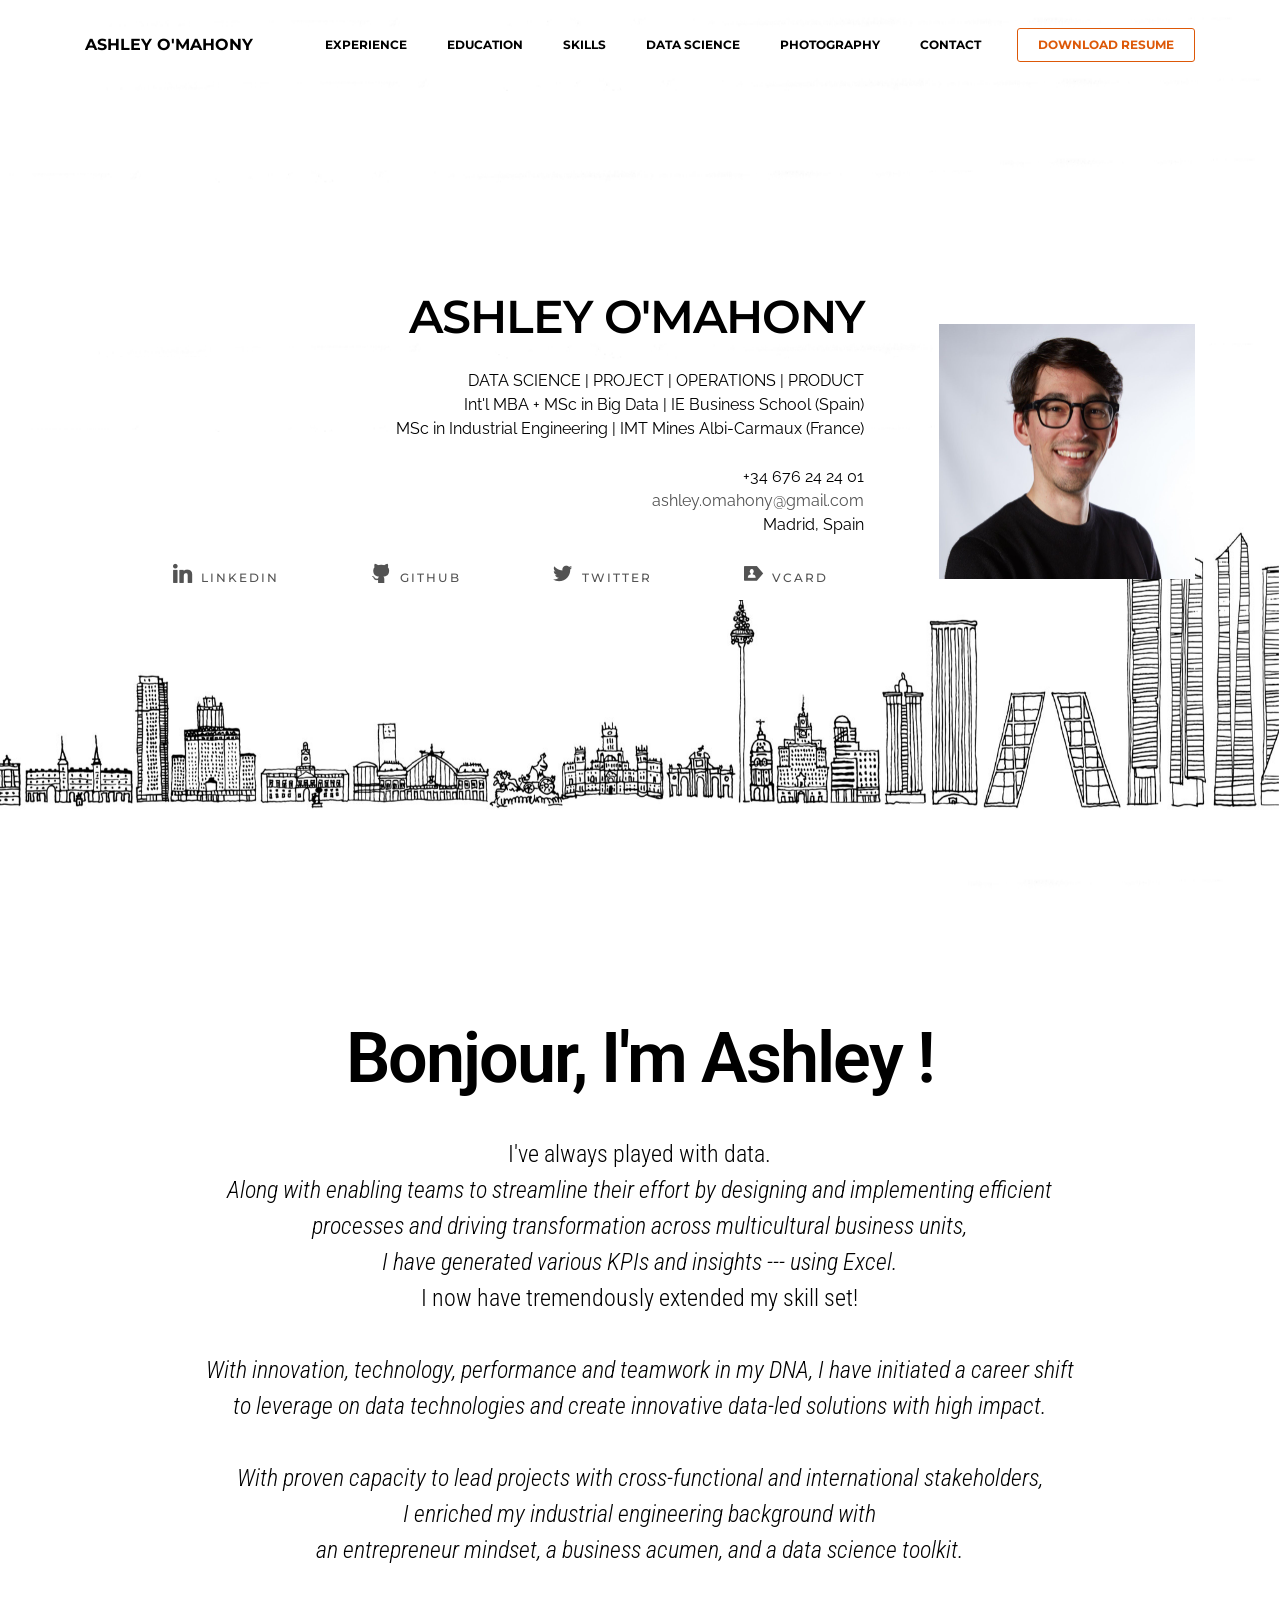
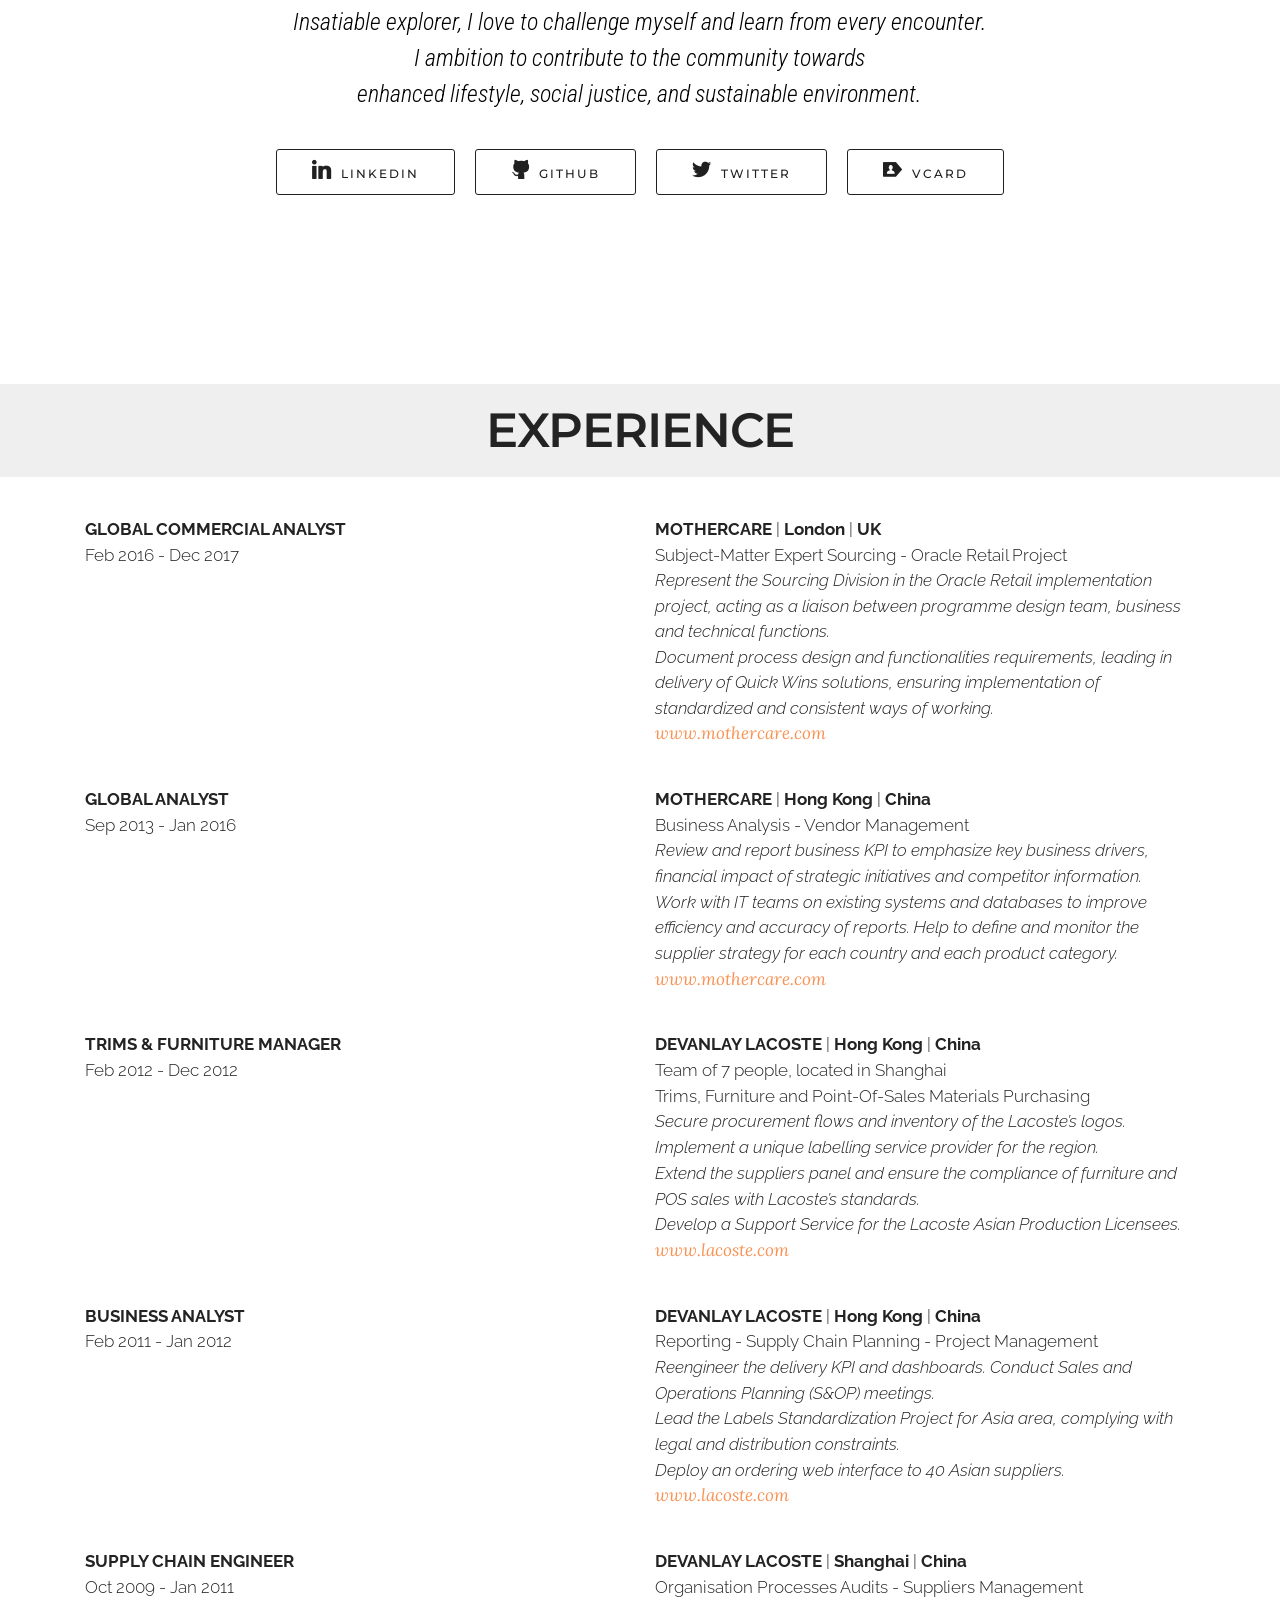
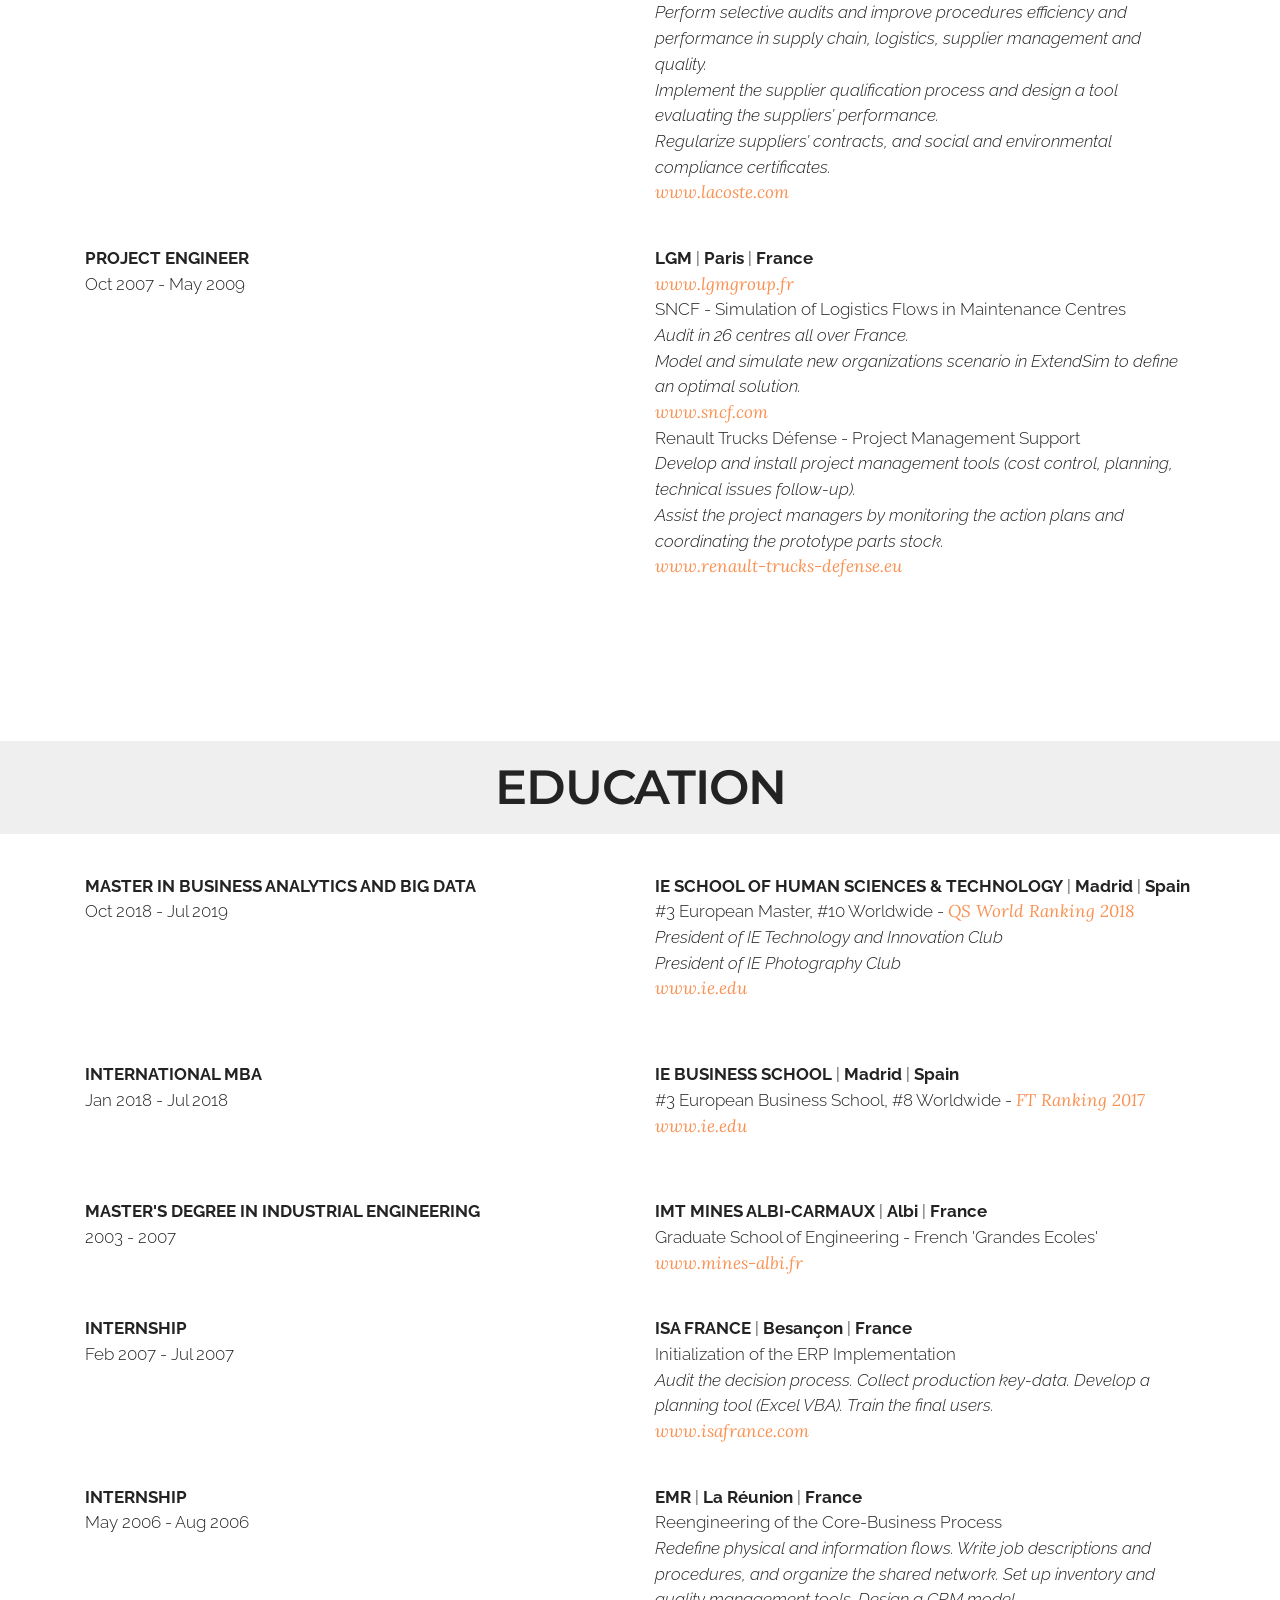
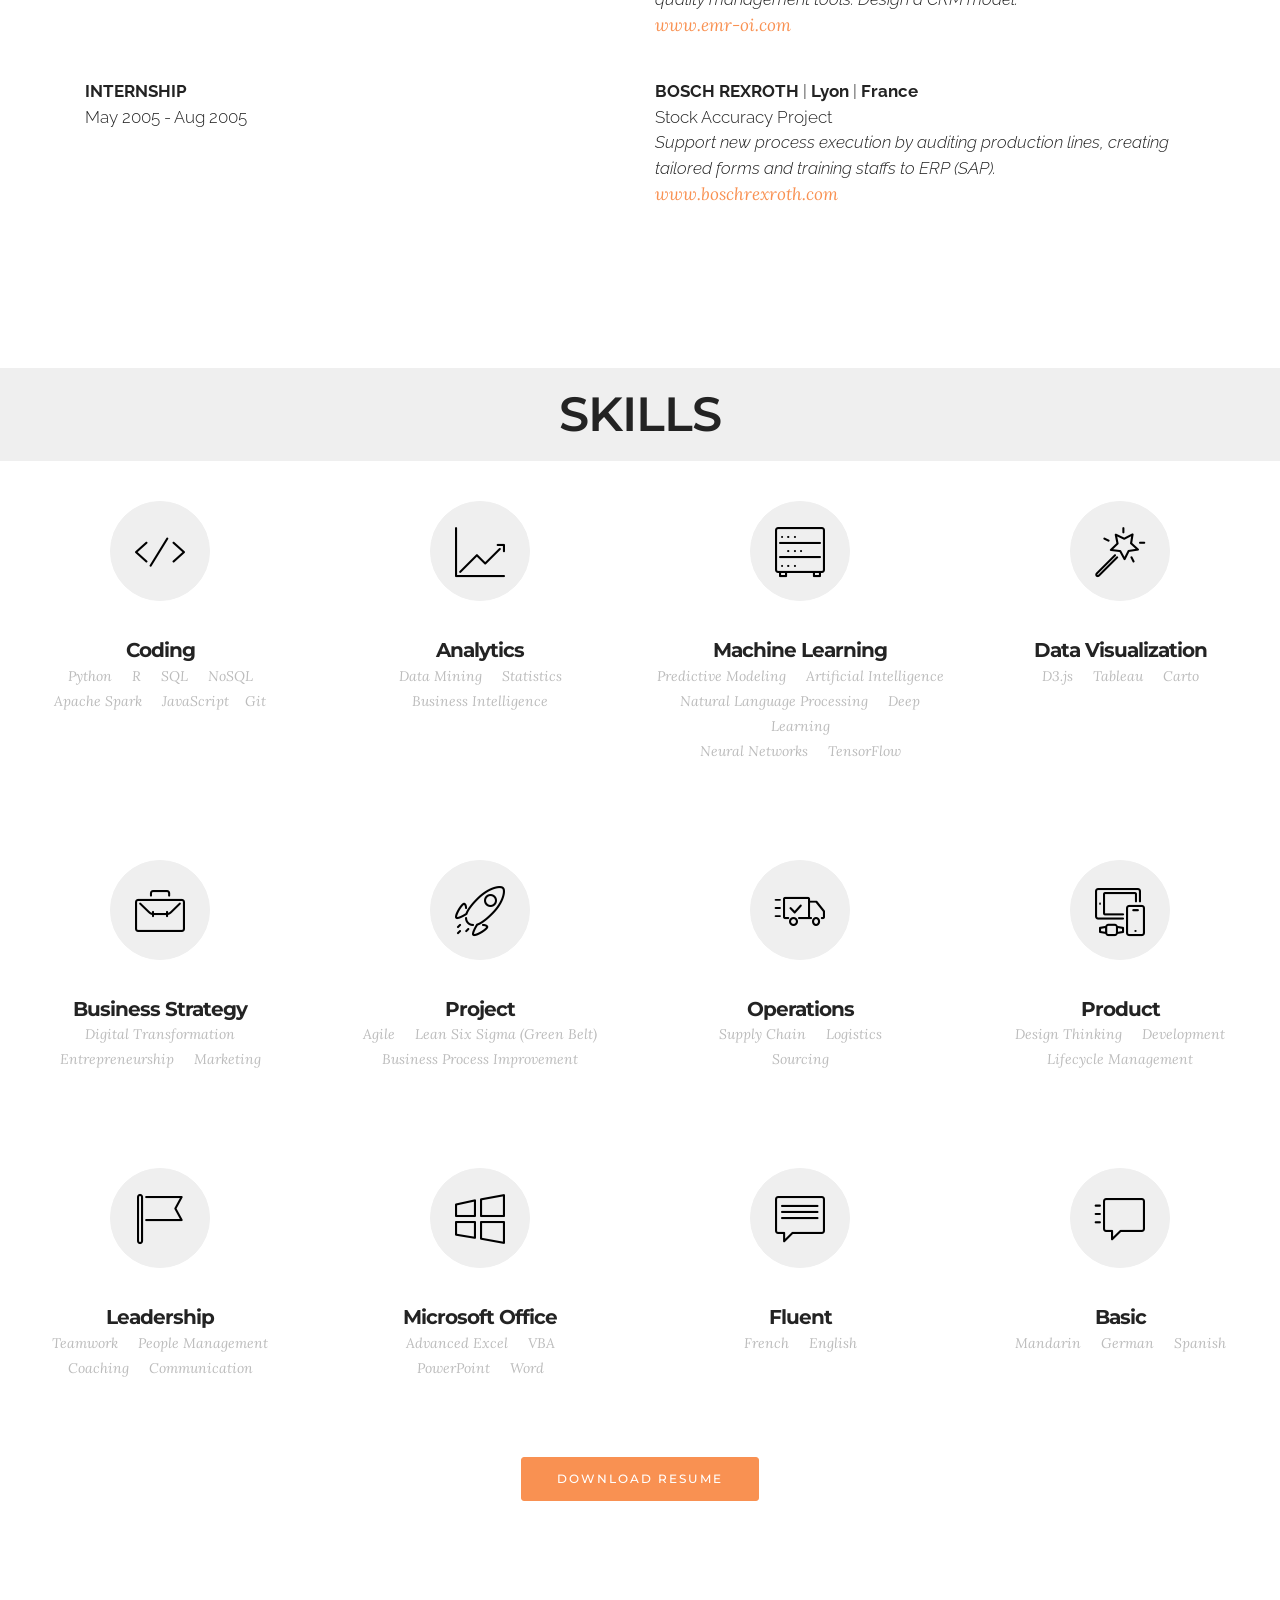
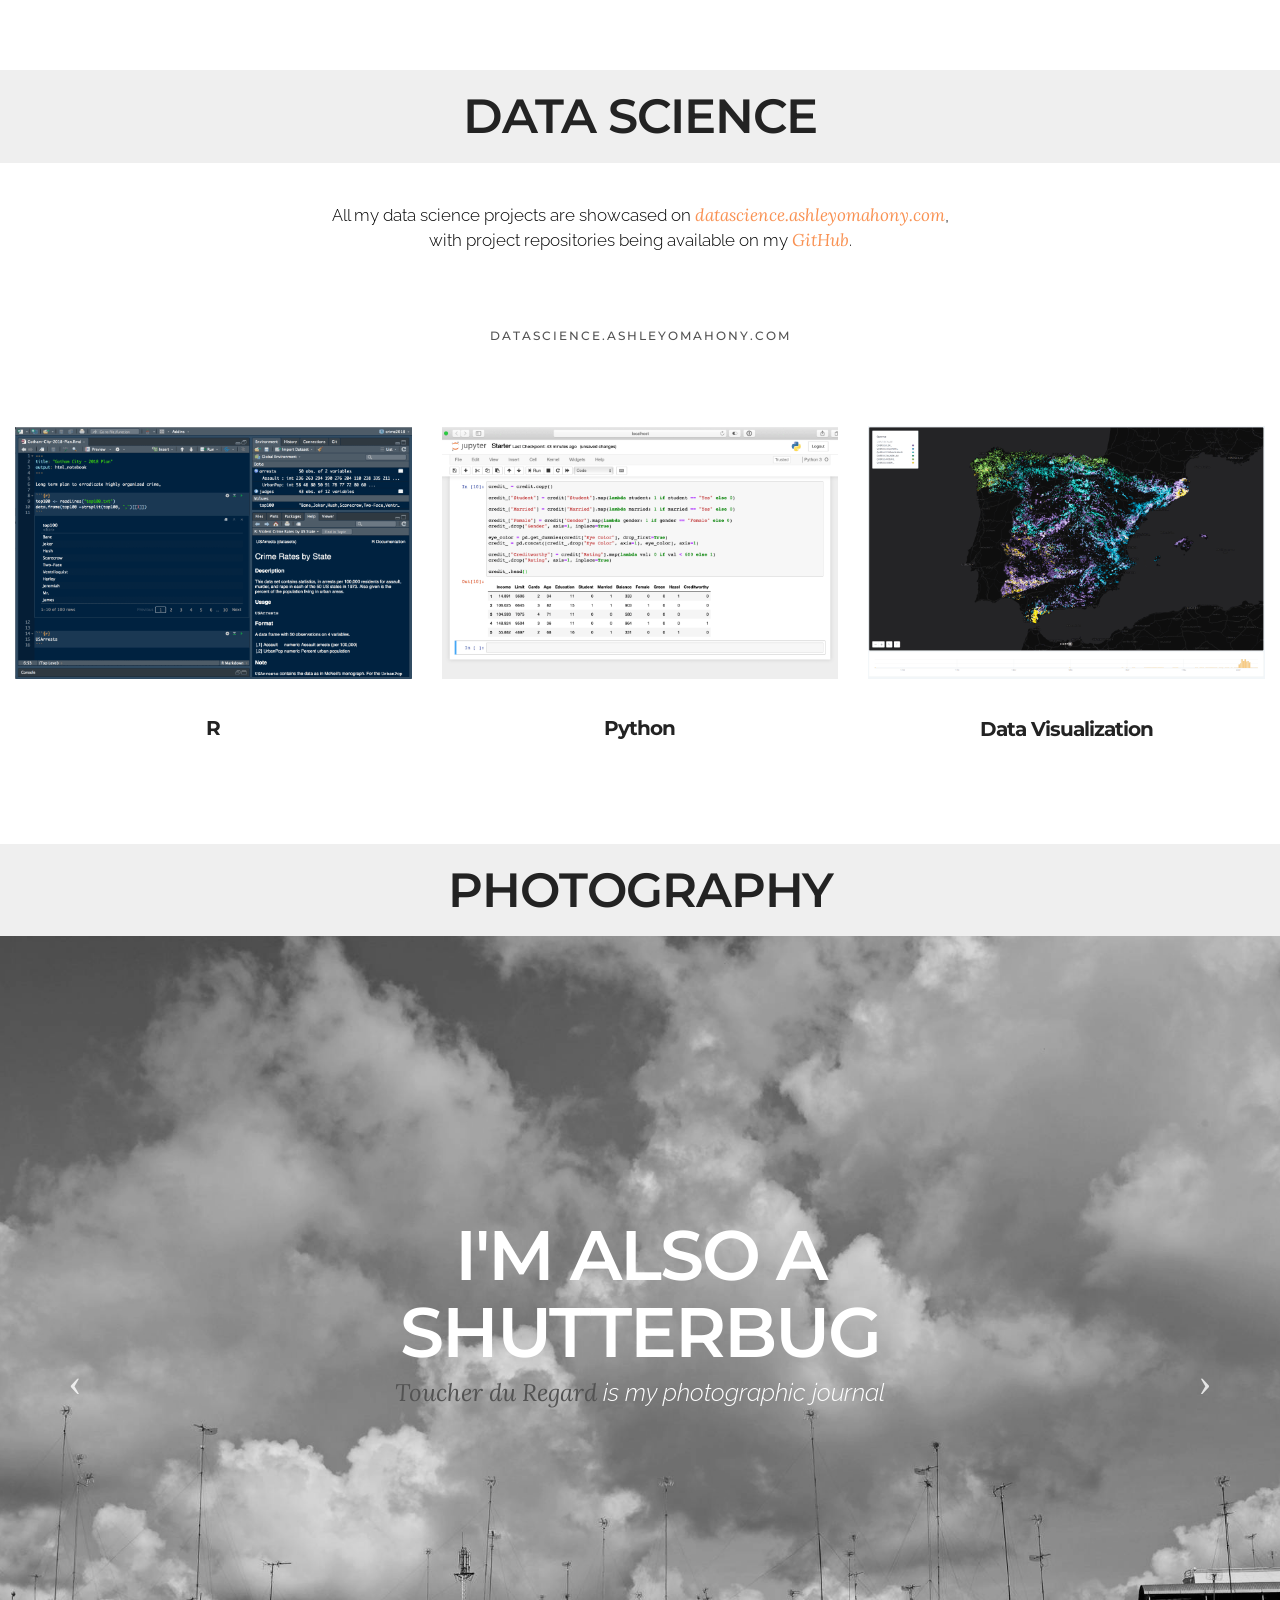
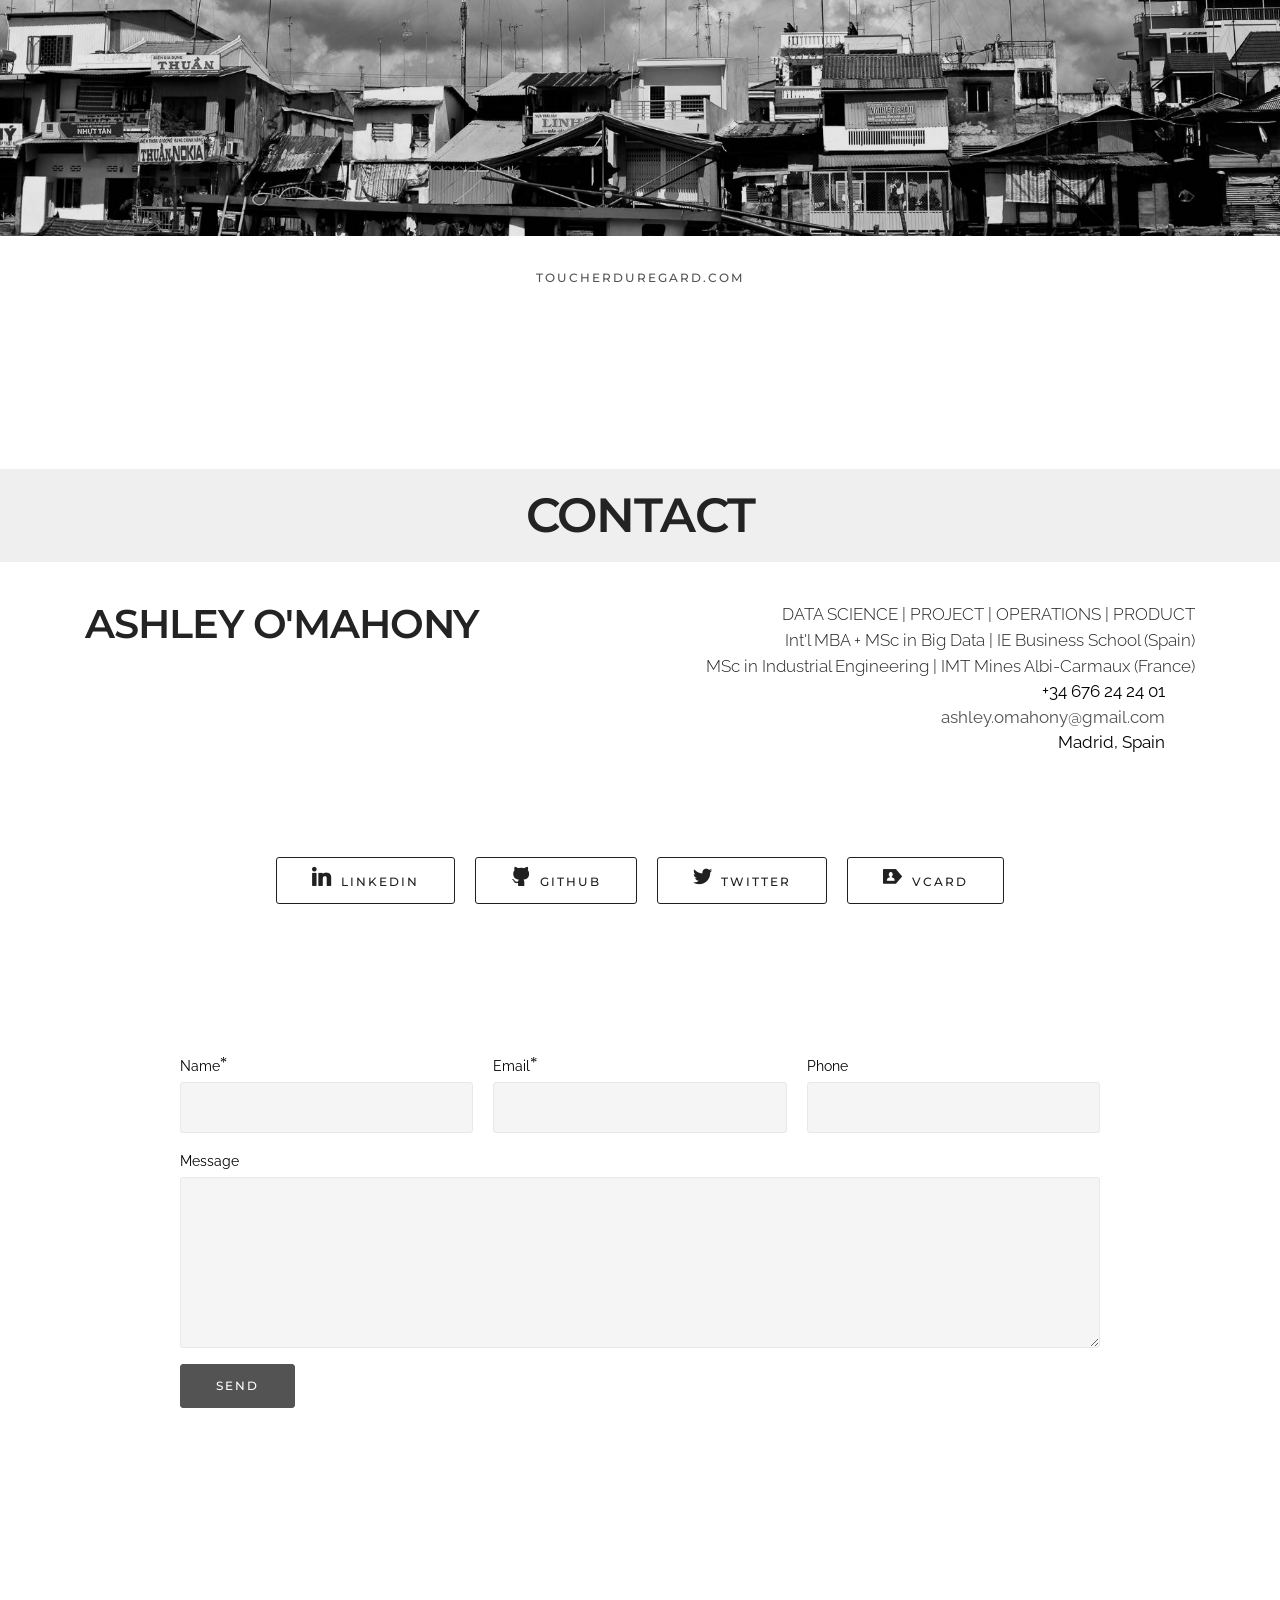
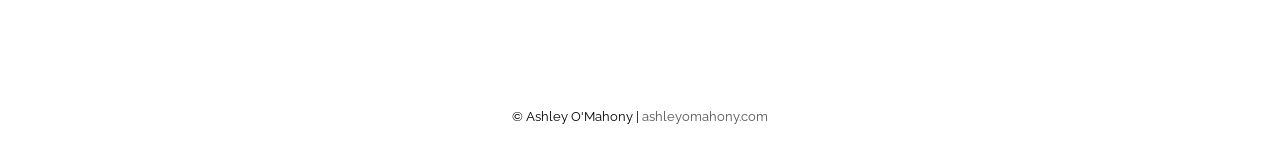
==== commit d4735d7b: "Added Data Science" ====
--- a/docs/index.html
+++ b/docs/index.html
@@ -1,10 +1,10 @@
 <!DOCTYPE html>
 <html >
 <head>
-  <!-- Site made with Mobirise Website Builder v4.6.2, https://mobirise.com -->
+  <!-- Site made with Mobirise Website Builder v4.9.7, https://mobirise.com -->
   <meta charset="UTF-8">
   <meta http-equiv="X-UA-Compatible" content="IE=edge">
-  <meta name="generator" content="Mobirise v4.6.2, mobirise.com">
+  <meta name="generator" content="Mobirise v4.9.7, mobirise.com">
   <meta name="viewport" content="width=device-width, initial-scale=1, minimum-scale=1">
   <link rel="shortcut icon" href="assets/images/ao2-128x128.png" type="image/x-icon">
   <meta property='og:image' content='screenshot.png'>
@@ -14,26 +14,40 @@
 His professional experience, his educational background, his passion for photography, and his contact details.
 
 Download his full resume I ashleyomahony.com">
+  
   <title>Ashley O'Mahony | Professional Experience</title>
-  <link rel="stylesheet" href="assets/et-line-font-plugin/style.css">
   <link rel="stylesheet" href="https://fonts.googleapis.com/css?family=Montserrat:400,700">
   <link rel="stylesheet" href="https://fonts.googleapis.com/css?family=Raleway:100,100i,200,200i,300,300i,400,400i,500,500i,600,600i,700,700i,800,800i,900,900i">
+  <link rel="stylesheet" href="assets/et-line-font-plugin/style.css">
+  <link rel="stylesheet" href="https://fonts.googleapis.com/css?family=Lora:400,700,400italic,700italic&subset=latin">
   <link rel="stylesheet" href="assets/web/assets/mobirise-icons/mobirise-icons.css">
-  <link rel="stylesheet" href="https://fonts.googleapis.com/css?family=Lora:400,700,400italic,700italic&subset=latin">
-  <link rel="stylesheet" href="assets/bootstrap-material-design-font/css/material.css">
   <link rel="stylesheet" href="assets/tether/tether.min.css">
   <link rel="stylesheet" href="assets/bootstrap/css/bootstrap.min.css">
-  <link rel="stylesheet" href="assets/animate.css/animate.min.css">
+  <link rel="stylesheet" href="assets/dropdown/css/style.css">
   <link rel="stylesheet" href="assets/socicon/css/styles.css">
-  <link rel="stylesheet" href="assets/dropdown/css/style.css">
   <link rel="stylesheet" href="assets/theme/css/style.css">
   <link rel="stylesheet" href="assets/mobirise/css/mbr-additional.css" type="text/css">
-
-
-
+  
+  
+  
 </head>
 <body>
-  <section id="menu-0" data-rv-view="0">
+
+<!-- Google Analytics -->
+<script>
+  (function(i,s,o,g,r,a,m){i['GoogleAnalyticsObject']=r;i[r]=i[r]||function(){
+  (i[r].q=i[r].q||[]).push(arguments)},i[r].l=1*new Date();a=s.createElement(o),
+  m=s.getElementsByTagName(o)[0];a.async=1;a.src=g;m.parentNode.insertBefore(a,m)
+  })(window,document,'script','https://www.google-analytics.com/analytics.js','ga');
+
+  ga('create', 'UA-37753521-1', 'auto');
+  ga('send', 'pageview');
+
+</script>
+<!-- /Google Analytics -->
+
+
+  <section id="menu-0" data-rv-view="749">
 
     <nav class="navbar navbar-dropdown transparent navbar-fixed-top bg-color">
         <div class="container">
@@ -42,7 +56,7 @@
                 <div class="mbr-table-cell">
 
                     <div class="navbar-brand">
-
+                        
                         <a class="navbar-caption text-black" href="http://ashleyomahony.com">ASHLEY O'MAHONY</a>
                     </div>
 
@@ -53,7 +67,7 @@
                         <div class="hamburger-icon"></div>
                     </button>
 
-                    <ul class="nav-dropdown collapse pull-xs-right nav navbar-nav navbar-toggleable-sm" id="exCollapsingNavbar"><li class="nav-item"><a class="nav-link link" href="index.html#header3-11">EXPERIENCE</a></li><li class="nav-item"><a class="nav-link link" href="index.html#header3-12">EDUCATION</a></li><li class="nav-item"><a class="nav-link link" href="index.html#header3-13">SKILLS</a></li><li class="nav-item"><a class="nav-link link" href="index.html#header3-1f">PHOTOGRAPHY</a></li><li class="nav-item"><a class="nav-link link" href="index.html#header3-1p">CONTACT</a></li><li class="nav-item nav-btn"><a class="nav-link btn btn-primary-outline btn-primary" href="https://drive.google.com/open?id=1dz-HZq5PjAVc2SQXt1TEFGImQEeccuc3" target="_blank">DOWNLOAD RESUME</a></li></ul>
+                    <ul class="nav-dropdown collapse pull-xs-right nav navbar-nav navbar-toggleable-sm" id="exCollapsingNavbar"><li class="nav-item"><a class="nav-link link" href="index.html#header3-11">EXPERIENCE</a></li><li class="nav-item"><a class="nav-link link" href="index.html#header3-12">EDUCATION</a></li><li class="nav-item"><a class="nav-link link" href="index.html#header3-13">SKILLS</a></li><li class="nav-item"><a class="nav-link link" href="index.html#header3-2i">DATA SCIENCE</a></li><li class="nav-item"><a class="nav-link link" href="index.html#header3-1f">PHOTOGRAPHY</a></li><li class="nav-item"><a class="nav-link link" href="index.html#header3-1p">CONTACT</a></li><li class="nav-item nav-btn"><a class="nav-link btn btn-primary-outline btn-primary" href="https://drive.google.com/open?id=1dz-HZq5PjAVc2SQXt1TEFGImQEeccuc3" target="_blank">DOWNLOAD RESUME</a></li></ul>
                     <button hidden="" class="navbar-toggler navbar-close" type="button" data-toggle="collapse" data-target="#exCollapsingNavbar">
                         <div class="close-icon"></div>
                     </button>
@@ -66,9 +80,9 @@
 
 </section>
 
-<section class="engine"><a href="https://mobirise.ws/l">free html site maker</a></section><section class="mbr-section mbr-section-hero mbr-section-full header2 mbr-parallax-background mbr-after-navbar" id="header2-1" data-rv-view="4" style="background-image: url(assets/images/londondraw-1-2000x1521-copy-2000x1521.png);">
-
-
+<section class="engine"><a href="https://mobirise.info/c">web builder</a></section><section class="mbr-section mbr-section-hero mbr-section-full header2 mbr-parallax-background mbr-after-navbar" id="header2-1" data-rv-view="753" style="background-image: url(assets/images/londondraw-1-2000x1521-copy-2000x1521.png);">
+
+    
 
     <div class="mbr-table mbr-table-full">
         <div class="mbr-table-cell">
@@ -76,9 +90,9 @@
             <div class="container">
                 <div class="mbr-section row">
                     <div class="mbr-table-md-up">
-
-
-
+                        
+                        
+                        
 
                         <div class="mbr-table-cell col-md-5 content-size text-xs-center text-md-right">
 
@@ -88,7 +102,7 @@
                                 <p>DATA SCIENCE | PROJECT | OPERATIONS | PRODUCT<br>Int'l MBA + MSc in Big Data | IE Business School (Spain)<br>MSc in Industrial Engineering | IMT Mines Albi-Carmaux (France)<br><br>+34 676 24 24 01<br><a href="mailto:ashley.omahony@gmail.com" class="text-black">ashley.omahony@gmail.com</a><br>Madrid, Spain<br></p>
                             </div>
 
-                            <div class="mbr-section-btn"> <a class="btn btn-white" href="https://www.linkedin.com/in/ashleyomahony/" target="_blank"><span class="socicon socicon-linkedin mbr-iconfont mbr-iconfont-btn"></span>LINKEDIN</a> <a class="btn btn-white" href="http://github.com/ashomah" target="_blank"><span class="socicon socicon-github mbr-iconfont mbr-iconfont-btn"></span>GITHUB</a> <a class="btn btn-white" href="https://twitter.com/AshleyOMahony" target="_blank"><span class="socicon socicon-twitter mbr-iconfont mbr-iconfont-btn"></span>TWITTER</a> <a class="btn btn-white" href="http://ashleyomahony.com/Ashley_OMahony.vcf" target="_blank"><span class="socicon socicon-persona mbr-iconfont mbr-iconfont-btn"></span>VCARD</a></div>
+                            <div class="mbr-section-btn"> <a class="btn btn-white" href="https://www.linkedin.com/in/ashleyomahony/" target="_blank"><span class="socicon socicon-linkedin mbr-iconfont mbr-iconfont-btn"></span>LINKEDIN</a> <a class="btn btn-white" href="http://github.com/ashomah" target="_blank"><span class="socicon socicon-github mbr-iconfont mbr-iconfont-btn"></span>GITHUB</a> <a class="btn btn-white" href="https://twitter.com/AshleyOMahony" target="_blank"><span class="socicon socicon-twitter mbr-iconfont mbr-iconfont-btn"></span>TWITTER</a>  <a class="btn btn-white" href="http://ashleyomahony.com/Ashley_OMahony.vcf" target="_blank"><span class="socicon socicon-persona mbr-iconfont mbr-iconfont-btn"></span>VCARD</a> </div>
 
                         </div>
                         <div class="mbr-table-cell mbr-valign-top mbr-left-padding-md-up col-md-7 image-size" style="width: 29%;">
@@ -102,13 +116,13 @@
         </div>
     </div>
 
-
-
-</section>
-
-<section class="mbr-section mbr-section-hero mbr-section-full" id="header1-a" data-rv-view="7" style="background-color: rgb(255, 255, 255);">
-
-
+    
+
+</section>
+
+<section class="mbr-section mbr-section-hero mbr-section-full" id="header1-a" data-rv-view="756" style="background-color: rgb(255, 255, 255);">
+
+    
 
     <div class="mbr-table-cell">
 
@@ -118,39 +132,39 @@
 
                     <h1 class="mbr-section-title display-1">Bonjour, I'm Ashley !</h1>
                     <p class="mbr-section-lead lead"><br><span style="font-style: normal;">I've always played with data.</span><br>Along with enabling teams to streamline their effort by designing and implementing efficient processes and driving transformation across multicultural business units,<br>I have generated various KPIs and insights --- using Excel.<br><span style="font-style: normal;">I now have tremendously extended my skill set!<br></span><br>With innovation, technology, performance and teamwork in my DNA, I have initiated a career shift<br>to leverage on data technologies and create innovative data-led solutions with high impact.<br><br>With proven capacity to lead projects with cross-functional and international stakeholders,<br>I enriched my industrial engineering background with<br>an entrepreneur mindset, a business acumen, and a data science toolkit.<br><br>Insatiable explorer, I love to challenge myself and learn from every encounter.<br>I ambition to contribute to the community towards<br>enhanced lifestyle, social justice, and sustainable environment.<br></p>
-                    <div class="mbr-section-btn">  <a class="btn btn-lg btn-black-outline btn-black" href="https://www.linkedin.com/in/ashleyomahony" target="_blank"><span class="socicon socicon-linkedin mbr-iconfont mbr-iconfont-btn"></span>LINKEDIN</a> <a class="btn btn-lg btn-black-outline btn-black" href="http://github.com/ashomah" target="_blank"><span class="socicon socicon-github mbr-iconfont mbr-iconfont-btn"></span>GITHUB</a> <a class="btn btn-lg btn-black-outline btn-black" href="https://twitter.com/AshleyOMahony" target="_blank"><span class="socicon socicon-twitter mbr-iconfont mbr-iconfont-btn"></span>TWITTER</a> <a class="btn btn-lg btn-black-outline btn-black" href="http://ashleyomahony.com/Ashley_OMahony.vcf" target="_blank"><span class="socicon socicon-persona mbr-iconfont mbr-iconfont-btn"></span>VCARD</a> </div>
-                </div>
-            </div>
-        </div>
-    </div>
-
-
-
-</section>
-
-<section class="mbr-section mbr-section__container article" id="header3-11" data-rv-view="10" style="background-color: rgb(255, 255, 255); padding-top: 20px; padding-bottom: 40px;">
-    <div class="container">
-        <div class="row">
-            <div class="col-xs-12">
-                <h3 class="mbr-section-title display-2"></h3>
-
-            </div>
-        </div>
-    </div>
-</section>
-
-<section class="mbr-section mbr-section__container article" id="header3-g" data-rv-view="12" style="background-color: rgb(239, 239, 239); padding-top: 20px; padding-bottom: 20px;">
+                    <div class="mbr-section-btn">  <a class="btn btn-lg btn-black-outline btn-black" href="https://www.linkedin.com/in/ashleyomahony" target="_blank"><span class="socicon socicon-linkedin mbr-iconfont mbr-iconfont-btn"></span>LINKEDIN</a> <a class="btn btn-lg btn-black-outline btn-black" href="http://github.com/ashomah" target="_blank"><span class="socicon socicon-github mbr-iconfont mbr-iconfont-btn"></span>GITHUB</a> <a class="btn btn-lg btn-black-outline btn-black" href="https://twitter.com/AshleyOMahony" target="_blank"><span class="socicon socicon-twitter mbr-iconfont mbr-iconfont-btn"></span>TWITTER</a> <a class="btn btn-lg btn-black-outline btn-black" href="http://ashleyomahony.com/Ashley_OMahony.vcf" target="_blank"><span class="socicon socicon-persona mbr-iconfont mbr-iconfont-btn"></span>VCARD</a>   </div>
+                </div>
+            </div>
+        </div>
+    </div>
+
+    
+
+</section>
+
+<section class="mbr-section mbr-section__container article" id="header3-11" data-rv-view="759" style="background-color: rgb(255, 255, 255); padding-top: 20px; padding-bottom: 40px;">
+    <div class="container">
+        <div class="row">
+            <div class="col-xs-12">
+                <h3 class="mbr-section-title display-2"></h3>
+                
+            </div>
+        </div>
+    </div>
+</section>
+
+<section class="mbr-section mbr-section__container article" id="header3-g" data-rv-view="761" style="background-color: rgb(239, 239, 239); padding-top: 20px; padding-bottom: 20px;">
     <div class="container">
         <div class="row">
             <div class="col-xs-12">
                 <h3 class="mbr-section-title display-2">EXPERIENCE</h3>
-
-            </div>
-        </div>
-    </div>
-</section>
-
-<section class="mbr-section article mbr-section__container" id="content6-j" data-rv-view="14" style="background-color: rgb(255, 255, 255); padding-top: 40px; padding-bottom: 20px;">
+                
+            </div>
+        </div>
+    </div>
+</section>
+
+<section class="mbr-section article mbr-section__container" id="content6-j" data-rv-view="763" style="background-color: rgb(255, 255, 255); padding-top: 40px; padding-bottom: 20px;">
 
     <div class="container">
         <div class="row">
@@ -163,7 +177,7 @@
 
 </section>
 
-<section class="mbr-section article mbr-section__container" id="content6-n" data-rv-view="16" style="background-color: rgb(255, 255, 255); padding-top: 20px; padding-bottom: 20px;">
+<section class="mbr-section article mbr-section__container" id="content6-n" data-rv-view="765" style="background-color: rgb(255, 255, 255); padding-top: 20px; padding-bottom: 20px;">
 
     <div class="container">
         <div class="row">
@@ -174,7 +188,7 @@
 
 </section>
 
-<section class="mbr-section article mbr-section__container" id="content6-r" data-rv-view="18" style="background-color: rgb(255, 255, 255); padding-top: 20px; padding-bottom: 20px;">
+<section class="mbr-section article mbr-section__container" id="content6-r" data-rv-view="767" style="background-color: rgb(255, 255, 255); padding-top: 20px; padding-bottom: 20px;">
 
     <div class="container">
         <div class="row">
@@ -185,7 +199,7 @@
 
 </section>
 
-<section class="mbr-section article mbr-section__container" id="content6-s" data-rv-view="20" style="background-color: rgb(255, 255, 255); padding-top: 20px; padding-bottom: 20px;">
+<section class="mbr-section article mbr-section__container" id="content6-s" data-rv-view="769" style="background-color: rgb(255, 255, 255); padding-top: 20px; padding-bottom: 20px;">
 
     <div class="container">
         <div class="row">
@@ -196,7 +210,7 @@
 
 </section>
 
-<section class="mbr-section article mbr-section__container" id="content6-u" data-rv-view="22" style="background-color: rgb(255, 255, 255); padding-top: 20px; padding-bottom: 20px;">
+<section class="mbr-section article mbr-section__container" id="content6-u" data-rv-view="771" style="background-color: rgb(255, 255, 255); padding-top: 20px; padding-bottom: 20px;">
 
     <div class="container">
         <div class="row">
@@ -207,7 +221,7 @@
 
 </section>
 
-<section class="mbr-section article mbr-section__container" id="content6-v" data-rv-view="24" style="background-color: rgb(255, 255, 255); padding-top: 20px; padding-bottom: 100px;">
+<section class="mbr-section article mbr-section__container" id="content6-v" data-rv-view="773" style="background-color: rgb(255, 255, 255); padding-top: 20px; padding-bottom: 100px;">
 
     <div class="container">
         <div class="row">
@@ -218,51 +232,51 @@
 
 </section>
 
-<section class="mbr-section mbr-section__container article" id="header3-12" data-rv-view="26" style="background-color: rgb(255, 255, 255); padding-top: 20px; padding-bottom: 40px;">
-    <div class="container">
-        <div class="row">
-            <div class="col-xs-12">
-                <h3 class="mbr-section-title display-2"></h3>
-
-            </div>
-        </div>
-    </div>
-</section>
-
-<section class="mbr-section mbr-section__container article" id="header3-w" data-rv-view="28" style="background-color: rgb(239, 239, 239); padding-top: 20px; padding-bottom: 20px;">
+<section class="mbr-section mbr-section__container article" id="header3-12" data-rv-view="775" style="background-color: rgb(255, 255, 255); padding-top: 20px; padding-bottom: 40px;">
+    <div class="container">
+        <div class="row">
+            <div class="col-xs-12">
+                <h3 class="mbr-section-title display-2"></h3>
+                
+            </div>
+        </div>
+    </div>
+</section>
+
+<section class="mbr-section mbr-section__container article" id="header3-w" data-rv-view="777" style="background-color: rgb(239, 239, 239); padding-top: 20px; padding-bottom: 20px;">
     <div class="container">
         <div class="row">
             <div class="col-xs-12">
                 <h3 class="mbr-section-title display-2">EDUCATION</h3>
-
-            </div>
-        </div>
-    </div>
-</section>
-
-<section class="mbr-section article mbr-section__container" id="content6-2d" data-rv-view="102" style="background-color: rgb(255, 255, 255); padding-top: 40px; padding-bottom: 20px;">
+                
+            </div>
+        </div>
+    </div>
+</section>
+
+<section class="mbr-section article mbr-section__container" id="content6-2d" data-rv-view="779" style="background-color: rgb(255, 255, 255); padding-top: 40px; padding-bottom: 20px;">
 
     <div class="container">
         <div class="row">
             <div class="col-xs-12 col-md-6 lead"><p><span style="font-size: 1.07rem;"><strong>MASTER IN BUSINESS ANALYTICS AND BIG DATA</strong></span></p><p><span style="font-size: 1.07rem;">Oct 2018 - Jul 2019</span><br></p></div>
-            <div class="col-xs-12 col-md-6 lead"><p><strong>IE SCHOOL OF HUMAN SCIENCES &amp; TECHNOLOGY</strong>&nbsp;| <strong>Madrid</strong>&nbsp;| <strong>Spain</strong></p><p><span style="font-size: 1.07rem; line-height: 1.5;">#3 European Master, #10 Worldwide - <a href="https://www.topuniversities.com/university-rankings/business-masters-rankings/business-analytics/2018" target="_blank">QS World Ranking 2018</a></span><br></p><p><a href="http://www.ie.edu" target="_blank">www.ie.edu</a><br></p></div>
-        </div>
-    </div>
-
-</section>
-
-<section class="mbr-section article mbr-section__container" id="content6-2b" data-rv-view="30" style="background-color: rgb(255, 255, 255); padding-top: 40px; padding-bottom: 20px;">
-
-    <div class="container">
-        <div class="row">
-            <div class="col-xs-12 col-md-6 lead"><p><span style="font-size: 1.07rem;"><strong>INTERNATIONAL MBA</strong></span></p><p><span style="font-size: 1.07rem;">Jan 2018 - Jul 2019</span><br></p></div>
+            <div class="col-xs-12 col-md-6 lead"><p><strong>IE SCHOOL OF HUMAN SCIENCES &amp; TECHNOLOGY</strong>&nbsp;| <strong>Madrid</strong>&nbsp;| <strong>Spain</strong></p><p><span style="font-size: 1.07rem; line-height: 1.5;">#3 European Master, #10 Worldwide - <a href="https://www.topuniversities.com/university-rankings/business-masters-rankings/business-analytics/2018" target="_blank">QS World Ranking 2018</a></span><br></p><p><em>President of IE Technology and Innovation Club</em></p><p><em>President of IE Photography Club</em></p><p><a href="http://www.ie.edu" target="_blank">www.ie.edu</a><br></p></div>
+        </div>
+    </div>
+
+</section>
+
+<section class="mbr-section article mbr-section__container" id="content6-2b" data-rv-view="781" style="background-color: rgb(255, 255, 255); padding-top: 40px; padding-bottom: 20px;">
+
+    <div class="container">
+        <div class="row">
+            <div class="col-xs-12 col-md-6 lead"><p><span style="font-size: 1.07rem;"><strong>INTERNATIONAL MBA</strong></span></p><p><span style="font-size: 1.07rem;">Jan 2018 - Jul 2018</span><br></p></div>
             <div class="col-xs-12 col-md-6 lead"><p><strong>IE BUSINESS SCHOOL</strong>&nbsp;| <strong>Madrid</strong>&nbsp;| <strong>Spain</strong></p><p><span style="font-size: 1.07rem; line-height: 1.5;">#3 European Business School, #8 Worldwide - <a href="http://rankings.ft.com/businessschoolrankings/ie-business-school" target="_blank">FT Ranking 2017</a></span><br></p><p><a href="http://www.ie.edu" target="_blank">www.ie.edu</a><br></p></div>
         </div>
     </div>
 
 </section>
 
-<section class="mbr-section article mbr-section__container" id="content6-x" data-rv-view="32" style="background-color: rgb(255, 255, 255); padding-top: 40px; padding-bottom: 20px;">
+<section class="mbr-section article mbr-section__container" id="content6-x" data-rv-view="783" style="background-color: rgb(255, 255, 255); padding-top: 40px; padding-bottom: 20px;">
 
     <div class="container">
         <div class="row">
@@ -273,7 +287,7 @@
 
 </section>
 
-<section class="mbr-section article mbr-section__container" id="content6-y" data-rv-view="34" style="background-color: rgb(255, 255, 255); padding-top: 20px; padding-bottom: 20px;">
+<section class="mbr-section article mbr-section__container" id="content6-y" data-rv-view="785" style="background-color: rgb(255, 255, 255); padding-top: 20px; padding-bottom: 20px;">
 
     <div class="container">
         <div class="row">
@@ -284,7 +298,7 @@
 
 </section>
 
-<section class="mbr-section article mbr-section__container" id="content6-z" data-rv-view="36" style="background-color: rgb(255, 255, 255); padding-top: 20px; padding-bottom: 20px;">
+<section class="mbr-section article mbr-section__container" id="content6-z" data-rv-view="787" style="background-color: rgb(255, 255, 255); padding-top: 20px; padding-bottom: 20px;">
 
     <div class="container">
         <div class="row">
@@ -295,7 +309,7 @@
 
 </section>
 
-<section class="mbr-section article mbr-section__container" id="content6-10" data-rv-view="38" style="background-color: rgb(255, 255, 255); padding-top: 20px; padding-bottom: 100px;">
+<section class="mbr-section article mbr-section__container" id="content6-10" data-rv-view="789" style="background-color: rgb(255, 255, 255); padding-top: 20px; padding-bottom: 100px;">
 
     <div class="container">
         <div class="row">
@@ -306,55 +320,55 @@
 
 </section>
 
-<section class="mbr-section mbr-section__container article" id="header3-13" data-rv-view="40" style="background-color: rgb(255, 255, 255); padding-top: 20px; padding-bottom: 40px;">
-    <div class="container">
-        <div class="row">
-            <div class="col-xs-12">
-                <h3 class="mbr-section-title display-2"></h3>
-
-            </div>
-        </div>
-    </div>
-</section>
-
-<section class="mbr-section mbr-section__container article" id="header3-14" data-rv-view="42" style="background-color: rgb(239, 239, 239); padding-top: 20px; padding-bottom: 20px;">
+<section class="mbr-section mbr-section__container article" id="header3-13" data-rv-view="791" style="background-color: rgb(255, 255, 255); padding-top: 20px; padding-bottom: 40px;">
+    <div class="container">
+        <div class="row">
+            <div class="col-xs-12">
+                <h3 class="mbr-section-title display-2"></h3>
+                
+            </div>
+        </div>
+    </div>
+</section>
+
+<section class="mbr-section mbr-section__container article" id="header3-14" data-rv-view="793" style="background-color: rgb(239, 239, 239); padding-top: 20px; padding-bottom: 20px;">
     <div class="container">
         <div class="row">
             <div class="col-xs-12">
                 <h3 class="mbr-section-title display-2">SKILLS</h3>
-
-            </div>
-        </div>
-    </div>
-</section>
-
-<section class="mbr-cards mbr-section mbr-section-nopadding" id="features4-2f" data-rv-view="114" style="background-color: rgb(255, 255, 255);">
-
-
+                
+            </div>
+        </div>
+    </div>
+</section>
+
+<section class="mbr-cards mbr-section mbr-section-nopadding" id="features4-2f" data-rv-view="795" style="background-color: rgb(255, 255, 255);">
+
+    
 
     <div class="mbr-cards-row row">
         <div class="mbr-cards-col col-xs-12 col-lg-3" style="padding-top: 40px; padding-bottom: 40px;">
             <div class="container">
                 <div class="card cart-block">
-                    <div class="card-img iconbox"><span class="mbri-code mbr-iconfont mbr-iconfont-features4" style="color: black;"></span></div>
+                    <div class="card-img iconbox"><span class="mbri-code mbr-iconfont mbr-iconfont-features4" style="color: rgb(0, 0, 0);"></span></div>
                     <div class="card-block">
                         <h4 class="card-title">Coding</h4>
                         <h5 class="card-subtitle">Python &nbsp; &nbsp; R &nbsp; &nbsp; SQL &nbsp; &nbsp; NoSQL<br>Apache Spark &nbsp; &nbsp; JavaScript &nbsp; &nbsp;Git</h5>
-
-
-                    </div>
-                </div>
-            </div>
-        </div>
-        <div class="mbr-cards-col col-xs-12 col-lg-3" style="padding-top: 40px; padding-bottom: 40px;">
-            <div class="container">
-                <div class="card cart-block">
-                    <div class="card-img iconbox"><span class="mbri-growing-chart mbr-iconfont mbr-iconfont-features4" style="color: black;"></span></div>
+                        
+                        
+                    </div>
+                </div>
+            </div>
+        </div>
+        <div class="mbr-cards-col col-xs-12 col-lg-3" style="padding-top: 40px; padding-bottom: 40px;">
+            <div class="container">
+                <div class="card cart-block">
+                    <div class="card-img iconbox"><span class="mbri-growing-chart mbr-iconfont mbr-iconfont-features4" style="color: rgb(0, 0, 0);"></span></div>
                     <div class="card-block">
                         <h4 class="card-title">Analytics</h4>
                         <h5 class="card-subtitle">Data Mining &nbsp; &nbsp; Statistics<br>Business Intelligence</h5>
-
-
+                        
+                        
                     </div>
                 </div>
           </div>
@@ -362,61 +376,61 @@
         <div class="mbr-cards-col col-xs-12 col-lg-3" style="padding-top: 40px; padding-bottom: 40px;">
             <div class="container">
                 <div class="card cart-block">
-                    <div class="card-img iconbox"><span class="mbri-database mbr-iconfont mbr-iconfont-features4" style="color: black;"></span></div>
+                    <div class="card-img iconbox"><span class="mbri-database mbr-iconfont mbr-iconfont-features4" style="color: rgb(0, 0, 0);"></span></div>
                     <div class="card-block">
                         <h4 class="card-title">Machine Learning</h4>
                         <h5 class="card-subtitle">Predictive Modeling &nbsp; &nbsp; Artificial Intelligence<br>Natural Language Processing &nbsp; &nbsp;&nbsp;Deep Learning<br>Neural Networks &nbsp; &nbsp; TensorFlow</h5>
-
-
-                    </div>
-                </div>
-            </div>
-        </div>
-        <div class="mbr-cards-col col-xs-12 col-lg-3" style="padding-top: 40px; padding-bottom: 40px;">
-            <div class="container">
-                <div class="card cart-block">
-                    <div class="card-img iconbox"><span class="mbri-magic-stick mbr-iconfont mbr-iconfont-features4" style="color: black;"></span></div>
+                        
+                        
+                    </div>
+                </div>
+            </div>
+        </div>
+        <div class="mbr-cards-col col-xs-12 col-lg-3" style="padding-top: 40px; padding-bottom: 40px;">
+            <div class="container">
+                <div class="card cart-block">
+                    <div class="card-img iconbox"><span class="mbri-magic-stick mbr-iconfont mbr-iconfont-features4" style="color: rgb(0, 0, 0);"></span></div>
                     <div class="card-block">
                         <h4 class="card-title">Data Visualization</h4>
                         <h5 class="card-subtitle">D3.js &nbsp; &nbsp; Tableau &nbsp; &nbsp; Carto</h5>
-
-
-                    </div>
-                </div>
-            </div>
-        </div>
-
-
-    </div>
-</section>
-
-<section class="mbr-cards mbr-section mbr-section-nopadding" id="features4-18" data-rv-view="47" style="background-color: rgb(255, 255, 255);">
-
-
+                        
+                        
+                    </div>
+                </div>
+            </div>
+        </div>
+        
+        
+    </div>
+</section>
+
+<section class="mbr-cards mbr-section mbr-section-nopadding" id="features4-18" data-rv-view="798" style="background-color: rgb(255, 255, 255);">
+
+    
 
     <div class="mbr-cards-row row">
         <div class="mbr-cards-col col-xs-12 col-lg-3" style="padding-top: 40px; padding-bottom: 40px;">
             <div class="container">
                 <div class="card cart-block">
-                    <div class="card-img iconbox"><span class="mbri-briefcase mbr-iconfont mbr-iconfont-features4" style="color: black;"></span></div>
+                    <div class="card-img iconbox"><span class="mbri-briefcase mbr-iconfont mbr-iconfont-features4" style="color: rgb(0, 0, 0);"></span></div>
                     <div class="card-block">
                         <h4 class="card-title">Business Strategy</h4>
                         <h5 class="card-subtitle">Digital Transformation<br>Entrepreneurship &nbsp; &nbsp; Marketing</h5>
-
-
-                    </div>
-                </div>
-            </div>
-        </div>
-        <div class="mbr-cards-col col-xs-12 col-lg-3" style="padding-top: 40px; padding-bottom: 40px;">
-            <div class="container">
-                <div class="card cart-block">
-                    <div class="card-img iconbox"><span class="mbri-rocket mbr-iconfont mbr-iconfont-features4" style="color: black;"></span></div>
+                        
+                        
+                    </div>
+                </div>
+            </div>
+        </div>
+        <div class="mbr-cards-col col-xs-12 col-lg-3" style="padding-top: 40px; padding-bottom: 40px;">
+            <div class="container">
+                <div class="card cart-block">
+                    <div class="card-img iconbox"><span class="mbri-rocket mbr-iconfont mbr-iconfont-features4" style="color: rgb(0, 0, 0);"></span></div>
                     <div class="card-block">
                         <h4 class="card-title">Project</h4>
                         <h5 class="card-subtitle">Agile &nbsp; &nbsp; Lean Six Sigma (Green Belt)<br>Business Process Improvement</h5>
-
-
+                        
+                        
                     </div>
                 </div>
           </div>
@@ -424,61 +438,61 @@
         <div class="mbr-cards-col col-xs-12 col-lg-3" style="padding-top: 40px; padding-bottom: 40px;">
             <div class="container">
                 <div class="card cart-block">
-                    <div class="card-img iconbox"><span class="mbri-delivery mbr-iconfont mbr-iconfont-features4" style="color: black;"></span></div>
+                    <div class="card-img iconbox"><span class="mbri-delivery mbr-iconfont mbr-iconfont-features4" style="color: rgb(0, 0, 0);"></span></div>
                     <div class="card-block">
                         <h4 class="card-title">Operations</h4>
                         <h5 class="card-subtitle">Supply Chain &nbsp; &nbsp; Logistics<br>Sourcing</h5>
-
-
-                    </div>
-                </div>
-            </div>
-        </div>
-        <div class="mbr-cards-col col-xs-12 col-lg-3" style="padding-top: 40px; padding-bottom: 40px;">
-            <div class="container">
-                <div class="card cart-block">
-                    <div class="card-img iconbox"><span class="mbri-devices mbr-iconfont mbr-iconfont-features4" style="color: black;"></span></div>
+                        
+                        
+                    </div>
+                </div>
+            </div>
+        </div>
+        <div class="mbr-cards-col col-xs-12 col-lg-3" style="padding-top: 40px; padding-bottom: 40px;">
+            <div class="container">
+                <div class="card cart-block">
+                    <div class="card-img iconbox"><span class="mbri-devices mbr-iconfont mbr-iconfont-features4" style="color: rgb(0, 0, 0);"></span></div>
                     <div class="card-block">
                         <h4 class="card-title">Product</h4>
                         <h5 class="card-subtitle">Design Thinking &nbsp; &nbsp; Development<br>Lifecycle Management</h5>
-
-
-                    </div>
-                </div>
-            </div>
-        </div>
-
-
-    </div>
-</section>
-
-<section class="mbr-cards mbr-section mbr-section-nopadding" id="features4-2g" data-rv-view="117" style="background-color: rgb(255, 255, 255);">
-
-
+                        
+                        
+                    </div>
+                </div>
+            </div>
+        </div>
+        
+        
+    </div>
+</section>
+
+<section class="mbr-cards mbr-section mbr-section-nopadding" id="features4-2g" data-rv-view="801" style="background-color: rgb(255, 255, 255);">
+
+    
 
     <div class="mbr-cards-row row">
         <div class="mbr-cards-col col-xs-12 col-lg-3" style="padding-top: 40px; padding-bottom: 40px;">
             <div class="container">
                 <div class="card cart-block">
-                    <div class="card-img iconbox"><span class="mbri-flag mbr-iconfont mbr-iconfont-features4" style="color: black;"></span></div>
+                    <div class="card-img iconbox"><span class="mbri-flag mbr-iconfont mbr-iconfont-features4" style="color: rgb(0, 0, 0);"></span></div>
                     <div class="card-block">
                         <h4 class="card-title">Leadership</h4>
                         <h5 class="card-subtitle">Teamwork &nbsp; &nbsp; People Management<br>Coaching &nbsp; &nbsp; Communication</h5>
-
-
-                    </div>
-                </div>
-            </div>
-        </div>
-        <div class="mbr-cards-col col-xs-12 col-lg-3" style="padding-top: 40px; padding-bottom: 40px;">
-            <div class="container">
-                <div class="card cart-block">
-                    <div class="card-img iconbox"><span class="mbri-windows mbr-iconfont mbr-iconfont-features4" style="color: black;"></span></div>
+                        
+                        
+                    </div>
+                </div>
+            </div>
+        </div>
+        <div class="mbr-cards-col col-xs-12 col-lg-3" style="padding-top: 40px; padding-bottom: 40px;">
+            <div class="container">
+                <div class="card cart-block">
+                    <div class="card-img iconbox"><span class="mbri-windows mbr-iconfont mbr-iconfont-features4" style="color: rgb(0, 0, 0);"></span></div>
                     <div class="card-block">
                         <h4 class="card-title">Microsoft Office</h4>
                         <h5 class="card-subtitle">Advanced Excel &nbsp; &nbsp; VBA<div>PowerPoint &nbsp; &nbsp; Word</div></h5>
-
-
+                        
+                        
                     </div>
                 </div>
           </div>
@@ -486,35 +500,35 @@
         <div class="mbr-cards-col col-xs-12 col-lg-3" style="padding-top: 40px; padding-bottom: 40px;">
             <div class="container">
                 <div class="card cart-block">
-                    <div class="card-img iconbox"><span class="mbri-chat mbr-iconfont mbr-iconfont-features4" style="color: black;"></span></div>
+                    <div class="card-img iconbox"><span class="mbri-chat mbr-iconfont mbr-iconfont-features4" style="color: rgb(0, 0, 0);"></span></div>
                     <div class="card-block">
                         <h4 class="card-title">Fluent</h4>
                         <h5 class="card-subtitle">French &nbsp; &nbsp; English</h5>
-
-
-                    </div>
-                </div>
-            </div>
-        </div>
-        <div class="mbr-cards-col col-xs-12 col-lg-3" style="padding-top: 40px; padding-bottom: 40px;">
-            <div class="container">
-                <div class="card cart-block">
-                    <div class="card-img iconbox"><span class="mbri-help mbr-iconfont mbr-iconfont-features4" style="color: black;"></span></div>
+                        
+                        
+                    </div>
+                </div>
+            </div>
+        </div>
+        <div class="mbr-cards-col col-xs-12 col-lg-3" style="padding-top: 40px; padding-bottom: 40px;">
+            <div class="container">
+                <div class="card cart-block">
+                    <div class="card-img iconbox"><span class="mbri-help mbr-iconfont mbr-iconfont-features4" style="color: rgb(0, 0, 0);"></span></div>
                     <div class="card-block">
                         <h4 class="card-title">Basic</h4>
                         <h5 class="card-subtitle">Mandarin &nbsp; &nbsp; German &nbsp; &nbsp; Spanish</h5>
-
-
-                    </div>
-                </div>
-            </div>
-        </div>
-
-
-    </div>
-</section>
-
-<section class="mbr-section mbr-section__container" id="buttons1-1a" data-rv-view="50" style="background-color: rgb(255, 255, 255); padding-top: 20px; padding-bottom: 100px;">
+                        
+                        
+                    </div>
+                </div>
+            </div>
+        </div>
+        
+        
+    </div>
+</section>
+
+<section class="mbr-section mbr-section__container" id="buttons1-1a" data-rv-view="804" style="background-color: rgb(255, 255, 255); padding-top: 20px; padding-bottom: 100px;">
 
     <div class="container">
         <div class="row">
@@ -526,29 +540,128 @@
 
 </section>
 
-<section class="mbr-section mbr-section__container article" id="header3-1f" data-rv-view="52" style="background-color: rgb(255, 255, 255); padding-top: 20px; padding-bottom: 40px;">
-    <div class="container">
-        <div class="row">
-            <div class="col-xs-12">
-                <h3 class="mbr-section-title display-2"></h3>
-
-            </div>
-        </div>
-    </div>
-</section>
-
-<section class="mbr-section mbr-section__container article" id="header3-1g" data-rv-view="54" style="background-color: rgb(239, 239, 239); padding-top: 20px; padding-bottom: 20px;">
+<section class="mbr-section mbr-section__container article" id="header3-2i" data-rv-view="864" style="background-color: rgb(255, 255, 255); padding-top: 20px; padding-bottom: 40px;">
+    <div class="container">
+        <div class="row">
+            <div class="col-xs-12">
+                <h3 class="mbr-section-title display-2"></h3>
+                
+            </div>
+        </div>
+    </div>
+</section>
+
+<section class="mbr-section mbr-section__container article" id="header3-2j" data-rv-view="866" style="background-color: rgb(239, 239, 239); padding-top: 20px; padding-bottom: 20px;">
+    <div class="container">
+        <div class="row">
+            <div class="col-xs-12">
+                <h3 class="mbr-section-title display-2">DATA SCIENCE</h3>
+                
+            </div>
+        </div>
+    </div>
+</section>
+
+<section class="mbr-section article" id="msg-box3-2r" data-rv-view="989" style="background-color: rgb(255, 255, 255); padding-top: 40px; padding-bottom: 40px;">
+
+    
+    <div class="container">
+        <div class="row">
+            <div class="col-md-8 col-md-offset-2 text-xs-center">
+                
+                <div class="lead"><p>All my data science projects are showcased on <a href="https://datascience.ashleyomahony.com" target="_blank">datascience.ashleyomahony.com</a>,</p><p>with project repositories being available on my <a href="https://github.com/ashomah" target="_blank">GitHub</a>.</p></div>
+                
+            </div>
+        </div>
+    </div>
+
+</section>
+
+<section class="mbr-section mbr-section__container" id="buttons1-2o" data-rv-view="983" style="background-color: rgb(255, 255, 255); padding-top: 20px; padding-bottom: 20px;">
+
+    <div class="container">
+        <div class="row">
+            <div class="col-xs-12">
+                <div class="text-xs-center"><a class="btn btn-white" href="https://datascience.ashleyomahony.com" target="_blank">DATASCIENCE.ASHLEYOMAHONY.COM</a> </div>
+            </div>
+        </div>
+    </div>
+
+</section>
+
+<section class="mbr-cards mbr-section mbr-section-nopadding" id="features3-2n" data-rv-view="972" style="background-color: rgb(255, 255, 255);">
+
+    
+
+    <div class="mbr-cards-row row">
+        <div class="mbr-cards-col col-xs-12 col-lg-4" style="padding-top: 40px; padding-bottom: 40px;">
+            <div class="container">
+              <div class="card cart-block">
+                  <div class="card-img"><img src="assets/images/2017-08-30-rstudio-dark-theme-600x382.png" class="card-img-top"></div>
+                  <div class="card-block">
+                    <h4 class="card-title">R</h4>
+                    
+                    
+                    
+                    </div>
+                </div>
+            </div>
+        </div>
+        <div class="mbr-cards-col col-xs-12 col-lg-4" style="padding-top: 40px; padding-bottom: 40px;">
+            <div class="container">
+                <div class="card cart-block">
+                    <div class="card-img"><img src="assets/images/untitled-2-600x382.png" class="card-img-top"></div>
+                    <div class="card-block">
+                        <h4 class="card-title">Python</h4>
+                        
+                        
+                        
+                    </div>
+                </div>
+            </div>
+        </div>
+        <div class="mbr-cards-col col-xs-12 col-lg-4" style="padding-top: 40px; padding-bottom: 40px;">
+            <div class="container">
+                <div class="card cart-block">
+                    <div class="card-img"><img src="assets/images/untitled-23-600x384.png" class="card-img-top"></div>
+                    <div class="card-block">
+                        <h4 class="card-title">Data Visualization</h4>
+                        
+                        
+                        
+                    </div>
+                </div>
+            </div>
+        </div>
+        
+        
+        
+    </div>
+</section>
+
+<section class="mbr-section mbr-section__container article" id="header3-1f" data-rv-view="806" style="background-color: rgb(255, 255, 255); padding-top: 20px; padding-bottom: 40px;">
+    <div class="container">
+        <div class="row">
+            <div class="col-xs-12">
+                <h3 class="mbr-section-title display-2"></h3>
+                
+            </div>
+        </div>
+    </div>
+</section>
+
+<section class="mbr-section mbr-section__container article" id="header3-1g" data-rv-view="808" style="background-color: rgb(239, 239, 239); padding-top: 20px; padding-bottom: 20px;">
     <div class="container">
         <div class="row">
             <div class="col-xs-12">
                 <h3 class="mbr-section-title display-2">PHOTOGRAPHY</h3>
-
-            </div>
-        </div>
-    </div>
-</section>
-
-<section class="mbr-slider mbr-section mbr-section__container carousel slide mbr-section-nopadding" data-ride="carousel" data-keyboard="false" data-wrap="true" data-pause="false" data-interval="3000" id="slider3-1i" data-rv-view="56">
+                
+            </div>
+        </div>
+    </div>
+</section>
+
+<section class="mbr-slider mbr-section mbr-section__container carousel slide mbr-section-nopadding" data-ride="carousel" data-keyboard="false" data-wrap="true" data-pause="false" data-interval="3000" id="slider3-1i" data-rv-view="810">
     <div>
         <div>
             <div>
@@ -560,13 +673,13 @@
                         <div class="mbr-table-cell">
                             <div class="mbr-overlay" style="opacity: 0.1; background-color: rgb(0, 0, 0);"></div>
                             <div class="container-slide container">
-
+                                
                                 <div class="row">
                                     <div class="col-md-8 col-md-offset-2 text-xs-center">
                                         <h2 class="mbr-section-title display-1">I'M ALSO A SHUTTERBUG</h2>
                                         <p class="mbr-section-lead lead"><a href="http://toucherduregard.com" target="_blank" class="text-black">Toucher du Regard</a> is my photographic journal<br><br><br><br></p>
 
-
+                                        
                                     </div>
                                 </div>
                             </div>
@@ -575,13 +688,13 @@
                         <div class="mbr-table-cell">
                             <div class="mbr-overlay" style="opacity: 0.1; background-color: rgb(0, 0, 0);"></div>
                             <div class="container-slide container">
-
+                                
                                 <div class="row">
                                     <div class="col-md-8 col-md-offset-2 text-xs-center">
                                         <h2 class="mbr-section-title display-1">ANYWHERE</h2>
                                         <p class="mbr-section-lead lead">Inspired by my travels, my exploration of global metropolises, and my taste for art and architecture<br></p>
 
-
+                                        
                                     </div>
                                 </div>
                             </div>
@@ -590,13 +703,13 @@
                         <div class="mbr-table-cell">
                             <div class="mbr-overlay" style="opacity: 0.1; background-color: rgb(0, 0, 0);"></div>
                             <div class="container-slide container">
-
+                                
                                 <div class="row">
                                     <div class="col-md-8 col-md-offset-2 text-xs-center">
                                         <h2 class="mbr-section-title display-1">ANYONE</h2>
                                         <p class="mbr-section-lead lead">I also collaborates with young brands to develop their lookbook, their brand image and personality<br></p>
 
-
+                                        
                                     </div>
                                 </div>
                             </div>
@@ -605,13 +718,13 @@
                         <div class="mbr-table-cell">
                             <div class="mbr-overlay" style="opacity: 0.1; background-color: rgb(0, 0, 0);"></div>
                             <div class="container-slide container">
-
+                                
                                 <div class="row">
                                     <div class="col-md-8 col-md-offset-2 text-xs-center">
                                         <h2 class="mbr-section-title display-1">ANYHOW</h2>
                                         <p class="mbr-section-lead lead">I always take a camera with me, even when I go diving on the other side of the planet !<br></p>
 
-
+                                        
                                     </div>
                                 </div>
                             </div>
@@ -632,7 +745,7 @@
     </div>
 </section>
 
-<section class="mbr-section mbr-section__container" id="buttons1-1o" data-rv-view="71" style="background-color: rgb(255, 255, 255); padding-top: 20px; padding-bottom: 100px;">
+<section class="mbr-section mbr-section__container" id="buttons1-1o" data-rv-view="825" style="background-color: rgb(255, 255, 255); padding-top: 20px; padding-bottom: 100px;">
 
     <div class="container">
         <div class="row">
@@ -644,29 +757,29 @@
 
 </section>
 
-<section class="mbr-section mbr-section__container article" id="header3-1p" data-rv-view="73" style="background-color: rgb(255, 255, 255); padding-top: 20px; padding-bottom: 40px;">
-    <div class="container">
-        <div class="row">
-            <div class="col-xs-12">
-                <h3 class="mbr-section-title display-2"></h3>
-
-            </div>
-        </div>
-    </div>
-</section>
-
-<section class="mbr-section mbr-section__container article" id="header3-1u" data-rv-view="75" style="background-color: rgb(239, 239, 239); padding-top: 20px; padding-bottom: 20px;">
+<section class="mbr-section mbr-section__container article" id="header3-1p" data-rv-view="827" style="background-color: rgb(255, 255, 255); padding-top: 20px; padding-bottom: 40px;">
+    <div class="container">
+        <div class="row">
+            <div class="col-xs-12">
+                <h3 class="mbr-section-title display-2"></h3>
+                
+            </div>
+        </div>
+    </div>
+</section>
+
+<section class="mbr-section mbr-section__container article" id="header3-1u" data-rv-view="829" style="background-color: rgb(239, 239, 239); padding-top: 20px; padding-bottom: 20px;">
     <div class="container">
         <div class="row">
             <div class="col-xs-12">
                 <h3 class="mbr-section-title display-2">CONTACT</h3>
-
-            </div>
-        </div>
-    </div>
-</section>
-
-<section class="mbr-section article mbr-section__container" id="content6-1x" data-rv-view="77" style="background-color: rgb(255, 255, 255); padding-top: 40px; padding-bottom: 0px;">
+                
+            </div>
+        </div>
+    </div>
+</section>
+
+<section class="mbr-section article mbr-section__container" id="content6-1x" data-rv-view="831" style="background-color: rgb(255, 255, 255); padding-top: 40px; padding-bottom: 0px;">
 
     <div class="container">
         <div class="row">
@@ -677,8 +790,8 @@
 
 </section>
 
-<section class="mbr-section mbr-section-md-padding mbr-footer footer1" id="contacts1-22" data-rv-view="79" style="background-color: rgb(255, 255, 255); padding-top: 0px; padding-bottom: 0px;">
-
+<section class="mbr-section mbr-section-md-padding mbr-footer footer1" id="contacts1-22" data-rv-view="833" style="background-color: rgb(255, 255, 255); padding-top: 0px; padding-bottom: 0px;">
+    
     <div class="container">
         <div class="row">
             <div class="mbr-footer-content col-xs-12 col-md-3">
@@ -699,18 +812,18 @@
     </div>
 </section>
 
-<section class="mbr-section mbr-section__container article" id="header3-24" data-rv-view="81" style="background-color: rgb(255, 255, 255); padding-top: 20px; padding-bottom: 40px;">
-    <div class="container">
-        <div class="row">
-            <div class="col-xs-12">
-                <h3 class="mbr-section-title display-2"></h3>
-
-            </div>
-        </div>
-    </div>
-</section>
-
-<section class="mbr-section mbr-section__container" id="buttons1-1s" data-rv-view="83" style="background-color: rgb(255, 255, 255); padding-top: 40px; padding-bottom: 0px;">
+<section class="mbr-section mbr-section__container article" id="header3-24" data-rv-view="835" style="background-color: rgb(255, 255, 255); padding-top: 20px; padding-bottom: 40px;">
+    <div class="container">
+        <div class="row">
+            <div class="col-xs-12">
+                <h3 class="mbr-section-title display-2"></h3>
+                
+            </div>
+        </div>
+    </div>
+</section>
+
+<section class="mbr-section mbr-section__container" id="buttons1-1s" data-rv-view="837" style="background-color: rgb(255, 255, 255); padding-top: 40px; padding-bottom: 0px;">
 
     <div class="container">
         <div class="row">
@@ -722,25 +835,25 @@
 
 </section>
 
-<section class="mbr-section mbr-section__container article" id="header3-25" data-rv-view="85" style="background-color: rgb(255, 255, 255); padding-top: 20px; padding-bottom: 40px;">
-    <div class="container">
-        <div class="row">
-            <div class="col-xs-12">
-                <h3 class="mbr-section-title display-2"></h3>
-
-            </div>
-        </div>
-    </div>
-</section>
-
-<section class="mbr-section form1" id="form1-1t" data-rv-view="87" style="background-color: rgb(255, 255, 255); padding-top: 40px; padding-bottom: 80px;">
-
+<section class="mbr-section mbr-section__container article" id="header3-25" data-rv-view="839" style="background-color: rgb(255, 255, 255); padding-top: 20px; padding-bottom: 40px;">
+    <div class="container">
+        <div class="row">
+            <div class="col-xs-12">
+                <h3 class="mbr-section-title display-2"></h3>
+                
+            </div>
+        </div>
+    </div>
+</section>
+
+<section class="mbr-section form1" id="form1-1t" data-rv-view="841" style="background-color: rgb(255, 255, 255); padding-top: 40px; padding-bottom: 80px;">
+    
     <div class="mbr-section mbr-section__container mbr-section__container--middle">
         <div class="container">
             <div class="row">
                 <div class="col-xs-12 text-xs-center">
-
-
+                    
+                    
                 </div>
             </div>
         </div>
@@ -758,7 +871,7 @@
 
                     <form action="https://mobirise.com/" method="post" data-form-title="CONTACT ME">
 
-                        <input type="hidden" value="311tJ8qiW6qT9HyMINuDfVTQX4/XJbRogausjK3SUs2ilQlDED3wXcbTF3tTdSipP9UsabUJMJSidcL5S+YwnI7hNmLLrxmb14E7//5qe0R+aIgIM5LYQfErPsdNoi6B" data-form-email="true">
+                        <input type="hidden" value="A2bBPl6aTMjCAwYjLwh3WtqRhw3aXT7sx8OVC0oAUpN3cOtura+8BD0jvyJ+RkXirUBNmNhpRGL6MWI3HALenomwbkIzRJccJd0CGLl1nIjkmvWv/6df5/9Hy61SRUaV" data-form-email="true">
 
                         <div class="row row-sm-offset">
 
@@ -799,41 +912,41 @@
     </div>
 </section>
 
-<section class="mbr-section mbr-section__container article" id="header3-26" data-rv-view="96" style="background-color: rgb(255, 255, 255); padding-top: 20px; padding-bottom: 40px;">
-    <div class="container">
-        <div class="row">
-            <div class="col-xs-12">
-                <h3 class="mbr-section-title display-2"></h3>
-
-            </div>
-        </div>
-    </div>
-</section>
-
-<section class="mbr-section mbr-section__container article" id="header3-27" data-rv-view="98" style="background-color: rgb(255, 255, 255); padding-top: 20px; padding-bottom: 40px;">
-    <div class="container">
-        <div class="row">
-            <div class="col-xs-12">
-                <h3 class="mbr-section-title display-2"></h3>
-
-            </div>
-        </div>
-    </div>
-</section>
-
-<section class="mbr-section mbr-section__container article" id="header3-29" data-rv-view="100" style="background-color: rgb(255, 255, 255); padding-top: 20px; padding-bottom: 40px;">
-    <div class="container">
-        <div class="row">
-            <div class="col-xs-12">
-                <h3 class="mbr-section-title display-2"></h3>
-
-            </div>
-        </div>
-    </div>
-</section>
-
-<footer class="mbr-small-footer mbr-section mbr-section-nopadding" id="footer1-2" data-rv-view="2" style="background-color: rgb(255, 255, 255); padding-top: 1.75rem; padding-bottom: 1.75rem;">
-
+<section class="mbr-section mbr-section__container article" id="header3-26" data-rv-view="850" style="background-color: rgb(255, 255, 255); padding-top: 20px; padding-bottom: 40px;">
+    <div class="container">
+        <div class="row">
+            <div class="col-xs-12">
+                <h3 class="mbr-section-title display-2"></h3>
+                
+            </div>
+        </div>
+    </div>
+</section>
+
+<section class="mbr-section mbr-section__container article" id="header3-27" data-rv-view="852" style="background-color: rgb(255, 255, 255); padding-top: 20px; padding-bottom: 40px;">
+    <div class="container">
+        <div class="row">
+            <div class="col-xs-12">
+                <h3 class="mbr-section-title display-2"></h3>
+                
+            </div>
+        </div>
+    </div>
+</section>
+
+<section class="mbr-section mbr-section__container article" id="header3-29" data-rv-view="854" style="background-color: rgb(255, 255, 255); padding-top: 20px; padding-bottom: 40px;">
+    <div class="container">
+        <div class="row">
+            <div class="col-xs-12">
+                <h3 class="mbr-section-title display-2"></h3>
+                
+            </div>
+        </div>
+    </div>
+</section>
+
+<footer class="mbr-small-footer mbr-section mbr-section-nopadding" id="footer1-2" data-rv-view="751" style="background-color: rgb(255, 255, 255); padding-top: 1.75rem; padding-bottom: 1.75rem;">
+    
     <div class="container text-xs-center">
         <p>© Ashley O'Mahony | <a href="http://ashleyomahony.com" class="text-black">ashleyomahony.com</a></p>
     </div>
@@ -843,16 +956,14 @@
   <script src="assets/web/assets/jquery/jquery.min.js"></script>
   <script src="assets/tether/tether.min.js"></script>
   <script src="assets/bootstrap/js/bootstrap.min.js"></script>
+  <script src="assets/dropdown/js/script.min.js"></script>
+  <script src="assets/touch-swipe/jquery.touch-swipe.min.js"></script>
   <script src="assets/jarallax/jarallax.js"></script>
-  <script src="assets/touch-swipe/jquery.touch-swipe.min.js"></script>
-  <script src="assets/viewport-checker/jquery.viewportchecker.js"></script>
+  <script src="assets/bootstrap-carousel-swipe/bootstrap-carousel-swipe.js"></script>
   <script src="assets/smooth-scroll/smooth-scroll.js"></script>
-  <script src="assets/bootstrap-carousel-swipe/bootstrap-carousel-swipe.js"></script>
-  <script src="assets/dropdown/js/script.min.js"></script>
   <script src="assets/theme/js/script.js"></script>
   <script src="assets/formoid/formoid.min.js"></script>
-
-
-  <input name="animation" type="hidden">
-  </body>
-</html>
+  
+  
+</body>
+</html>
--- a/docs/assets/mobirise/css/mbr-additional.css
+++ b/docs/assets/mobirise/css/mbr-additional.css
@@ -415,7 +415,50 @@
   color: #f99152;
 }
 .scrollToTop_wraper {
-  opacity: 0 !important;
+  display: none;
+}
+.form-control {
+  padding: 0.9rem;
+}
+.align-center {
+  text-align: center;
+}
+.col,
+.col-12,
+.col-auto {
+  position: relative;
+  width: 100%;
+  min-height: 1px;
+  padding-left: 15px;
+  padding-right: 15px;
+}
+.col {
+  -ms-flex-preferred-size: 0;
+  flex-basis: 0;
+  -ms-flex-positive: 1;
+  flex-grow: 1;
+  max-width: 100%;
+}
+.col-auto {
+  -ms-flex: 0 0 auto;
+  flex: 0 0 auto;
+  width: auto;
+  max-width: none;
+}
+form a.btn {
+  margin: 0;
+}
+.mx-auto {
+  margin: 0 auto;
+}
+section.custom-form .container,
+section.form .container {
+  display: flex;
+}
+.form-row {
+  display: flex;
+  flex-wrap: wrap;
+  margin: 0 -15px;
 }
 #menu-0 .hide-buttons .nav-btn {
   display: none !important;
@@ -556,6 +599,18 @@
   background-color: #efefef;
   border-color: #efefef;
 }
+#header3-2i .mbr-section-title,
+#header3-2i .mbr-section-subtitle {
+  text-align: center;
+}
+#header3-2j .mbr-section-title,
+#header3-2j .mbr-section-subtitle {
+  text-align: center;
+}
+#msg-box3-2r .mbr-section-title,
+#msg-box3-2r p {
+  color: #000;
+}
 #header3-1f .mbr-section-title,
 #header3-1f .mbr-section-subtitle {
   text-align: center;
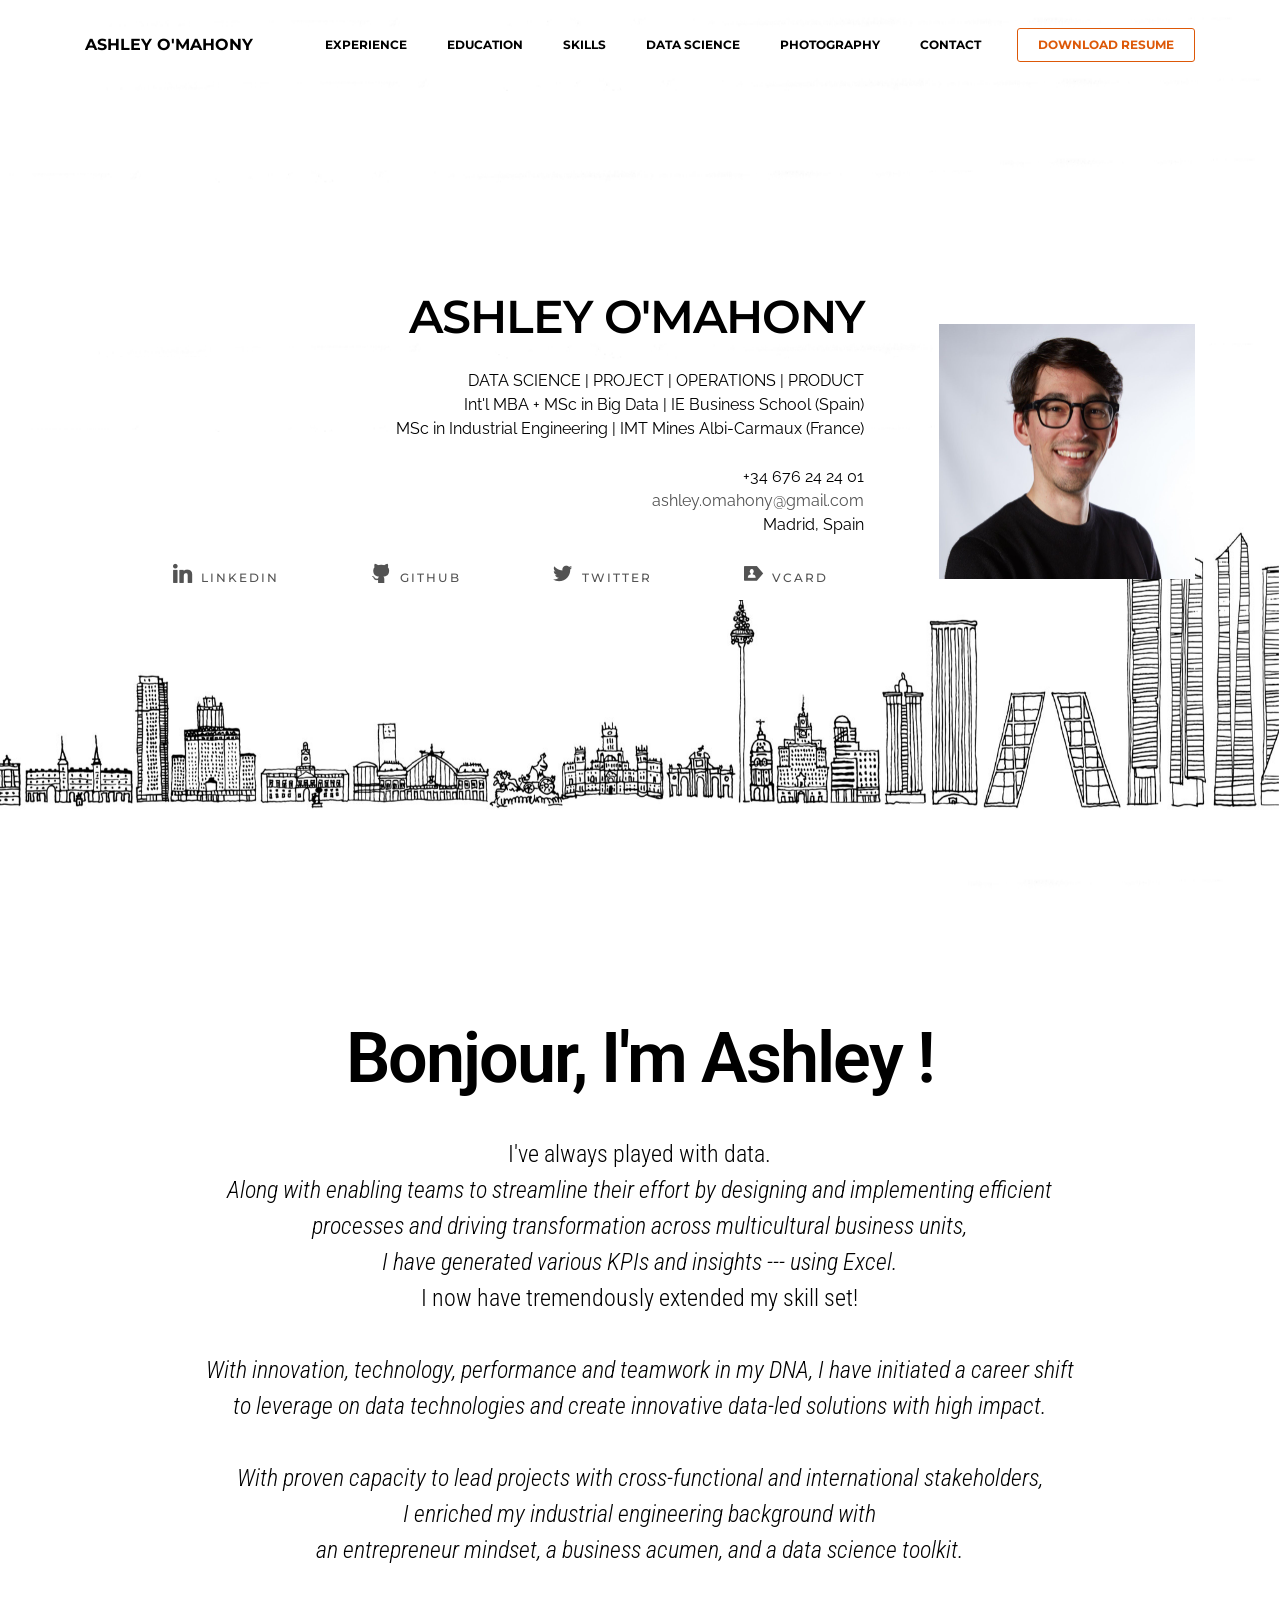
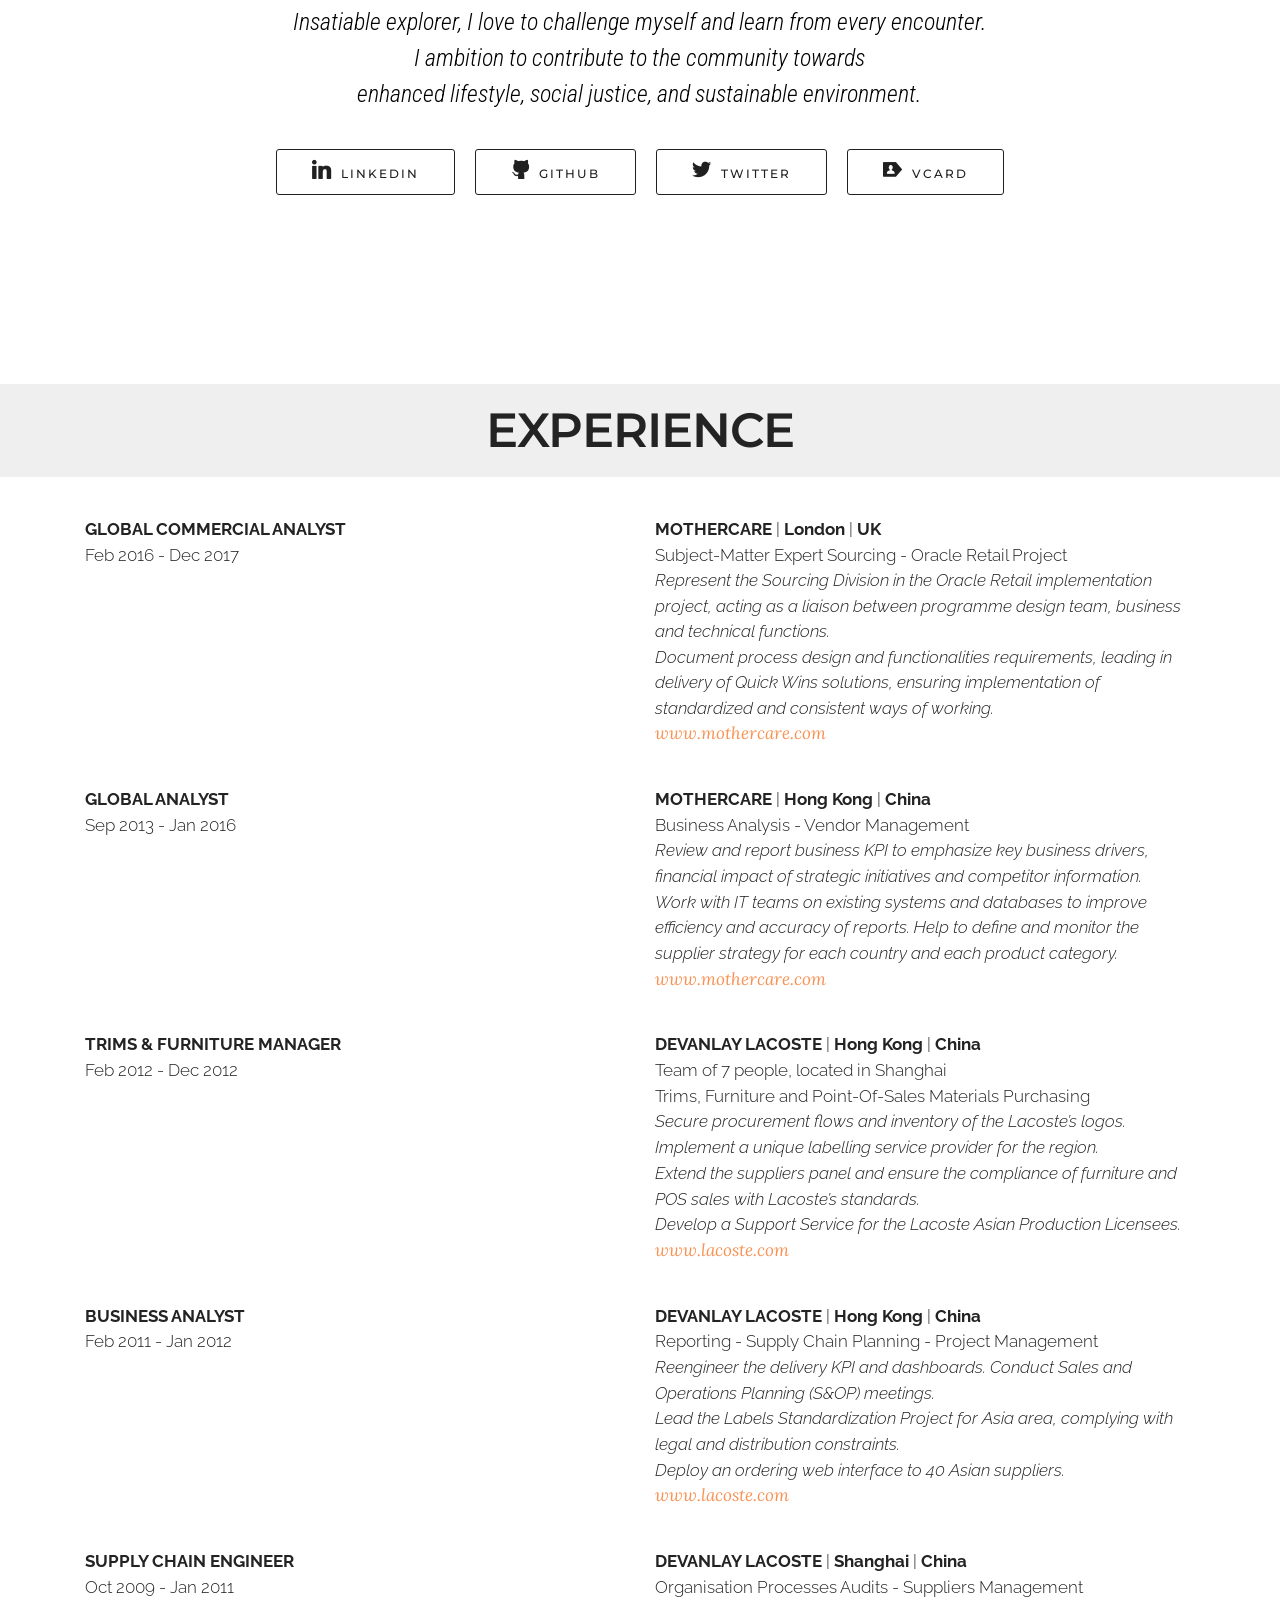
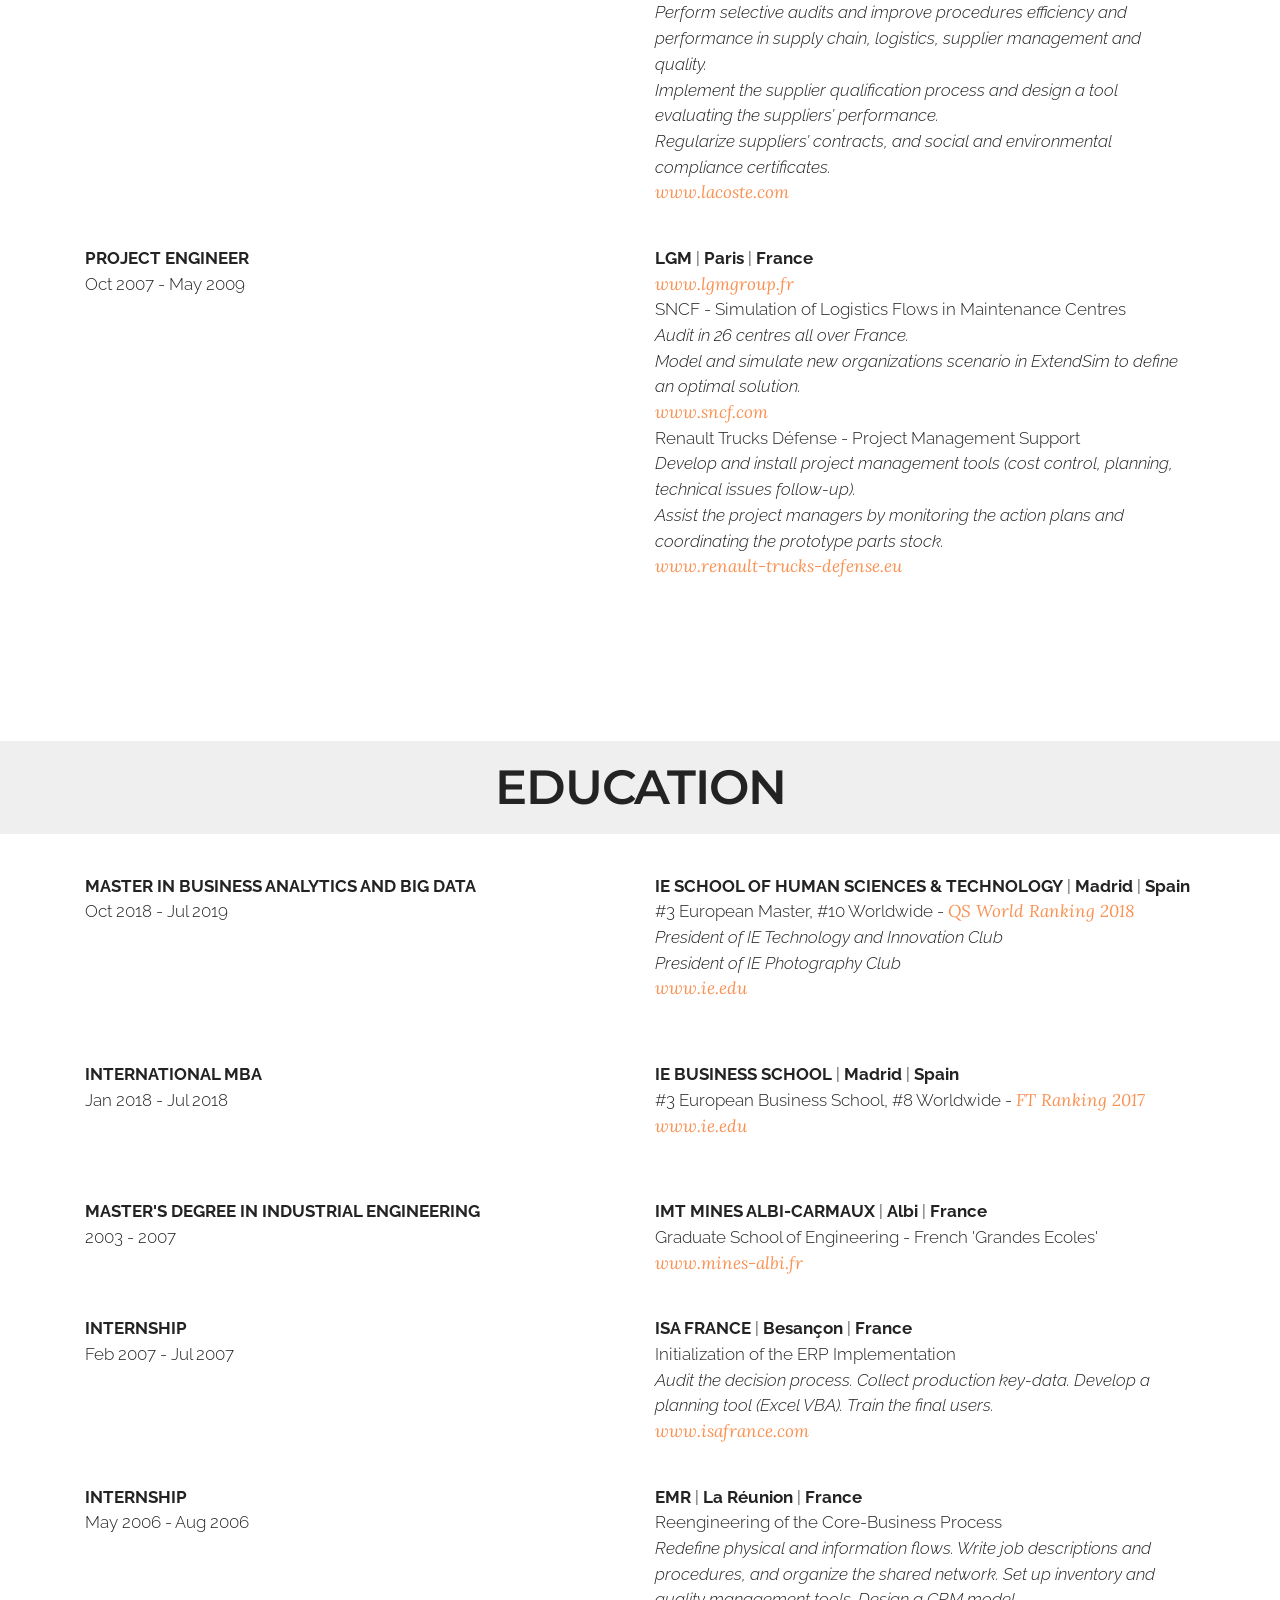
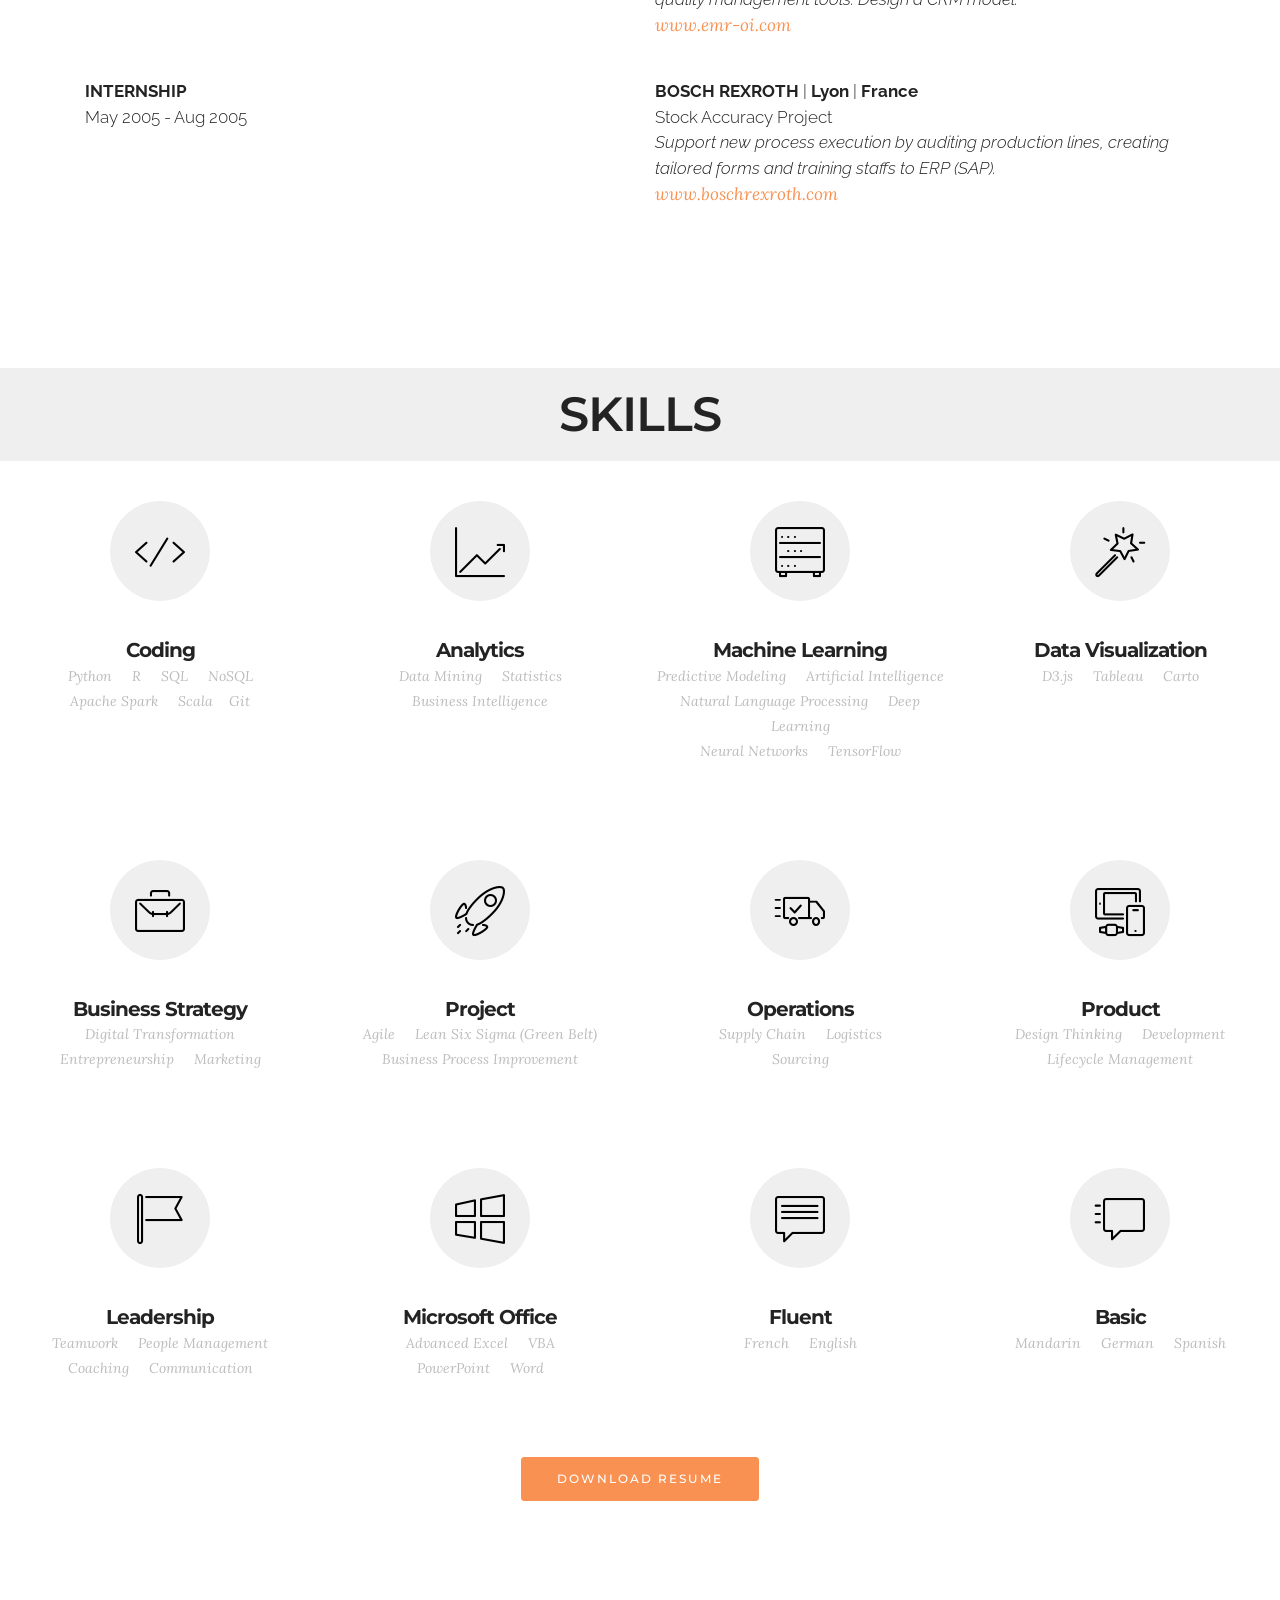
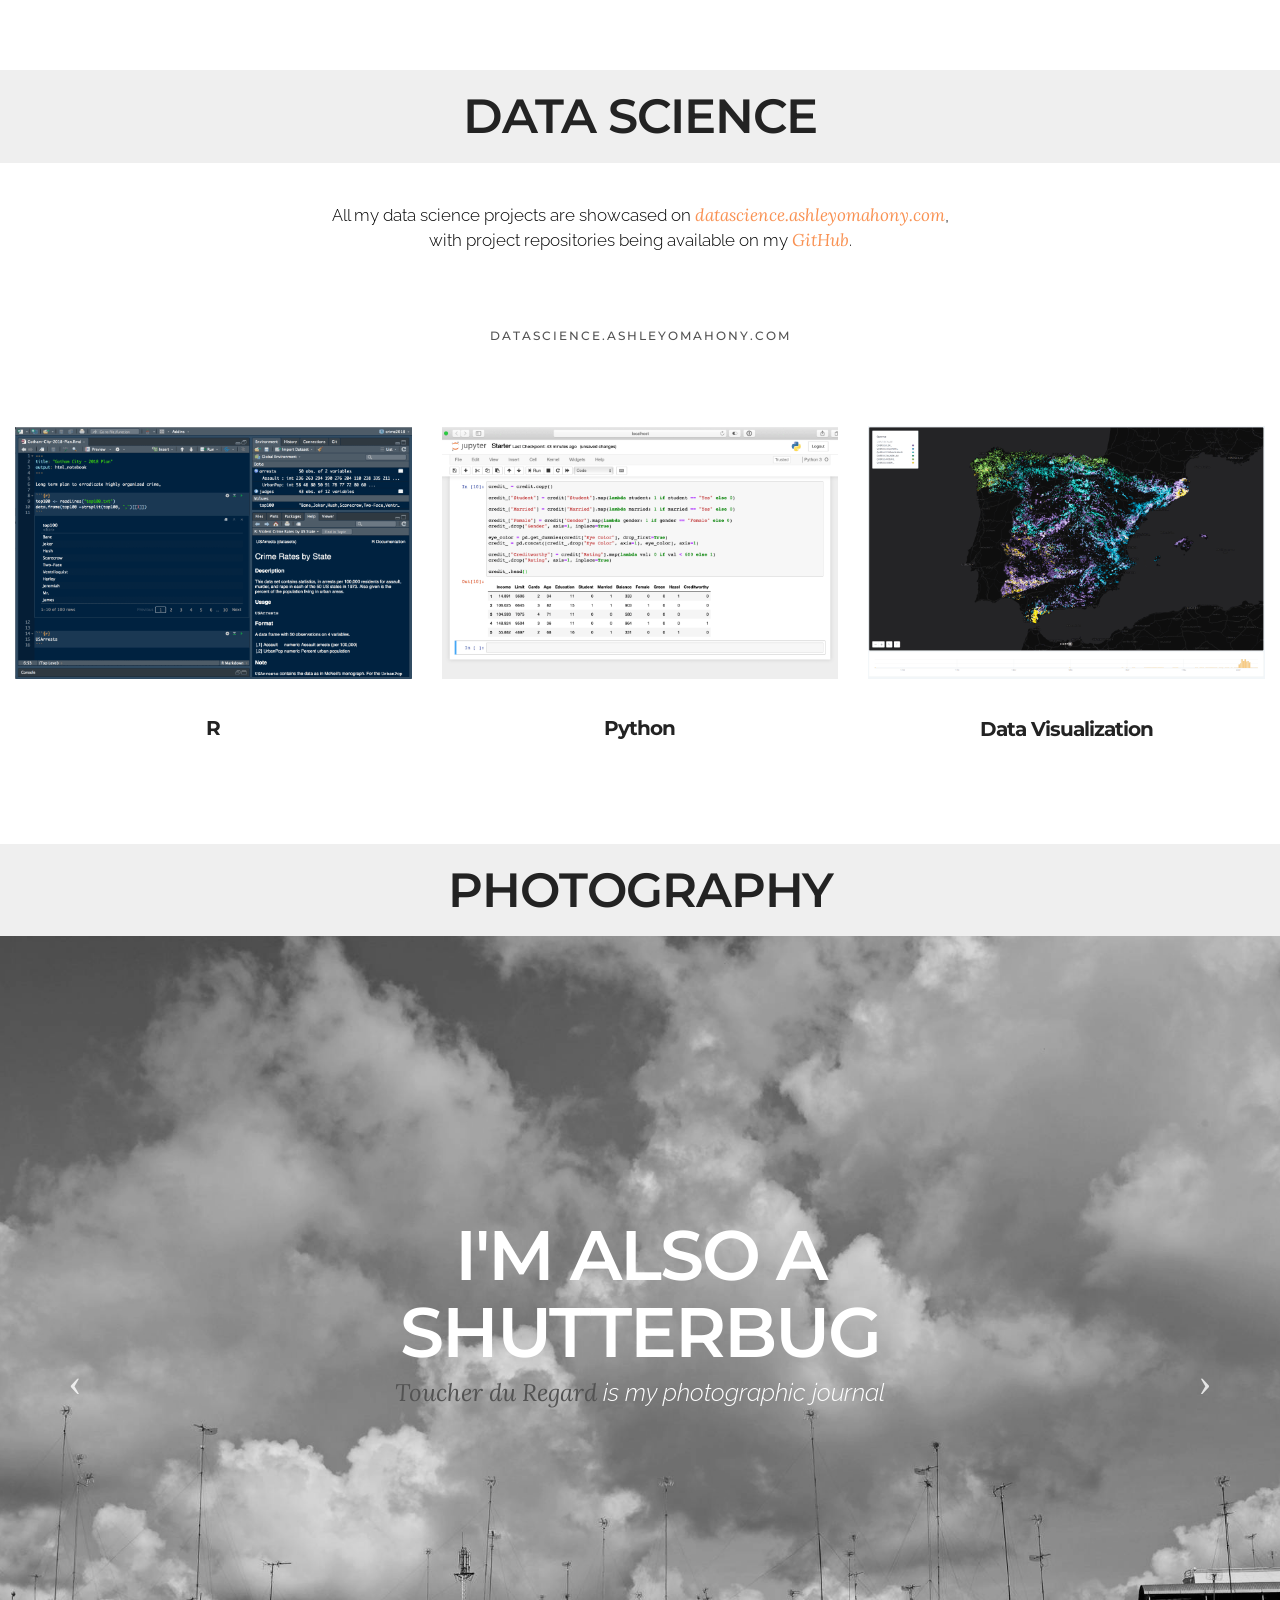
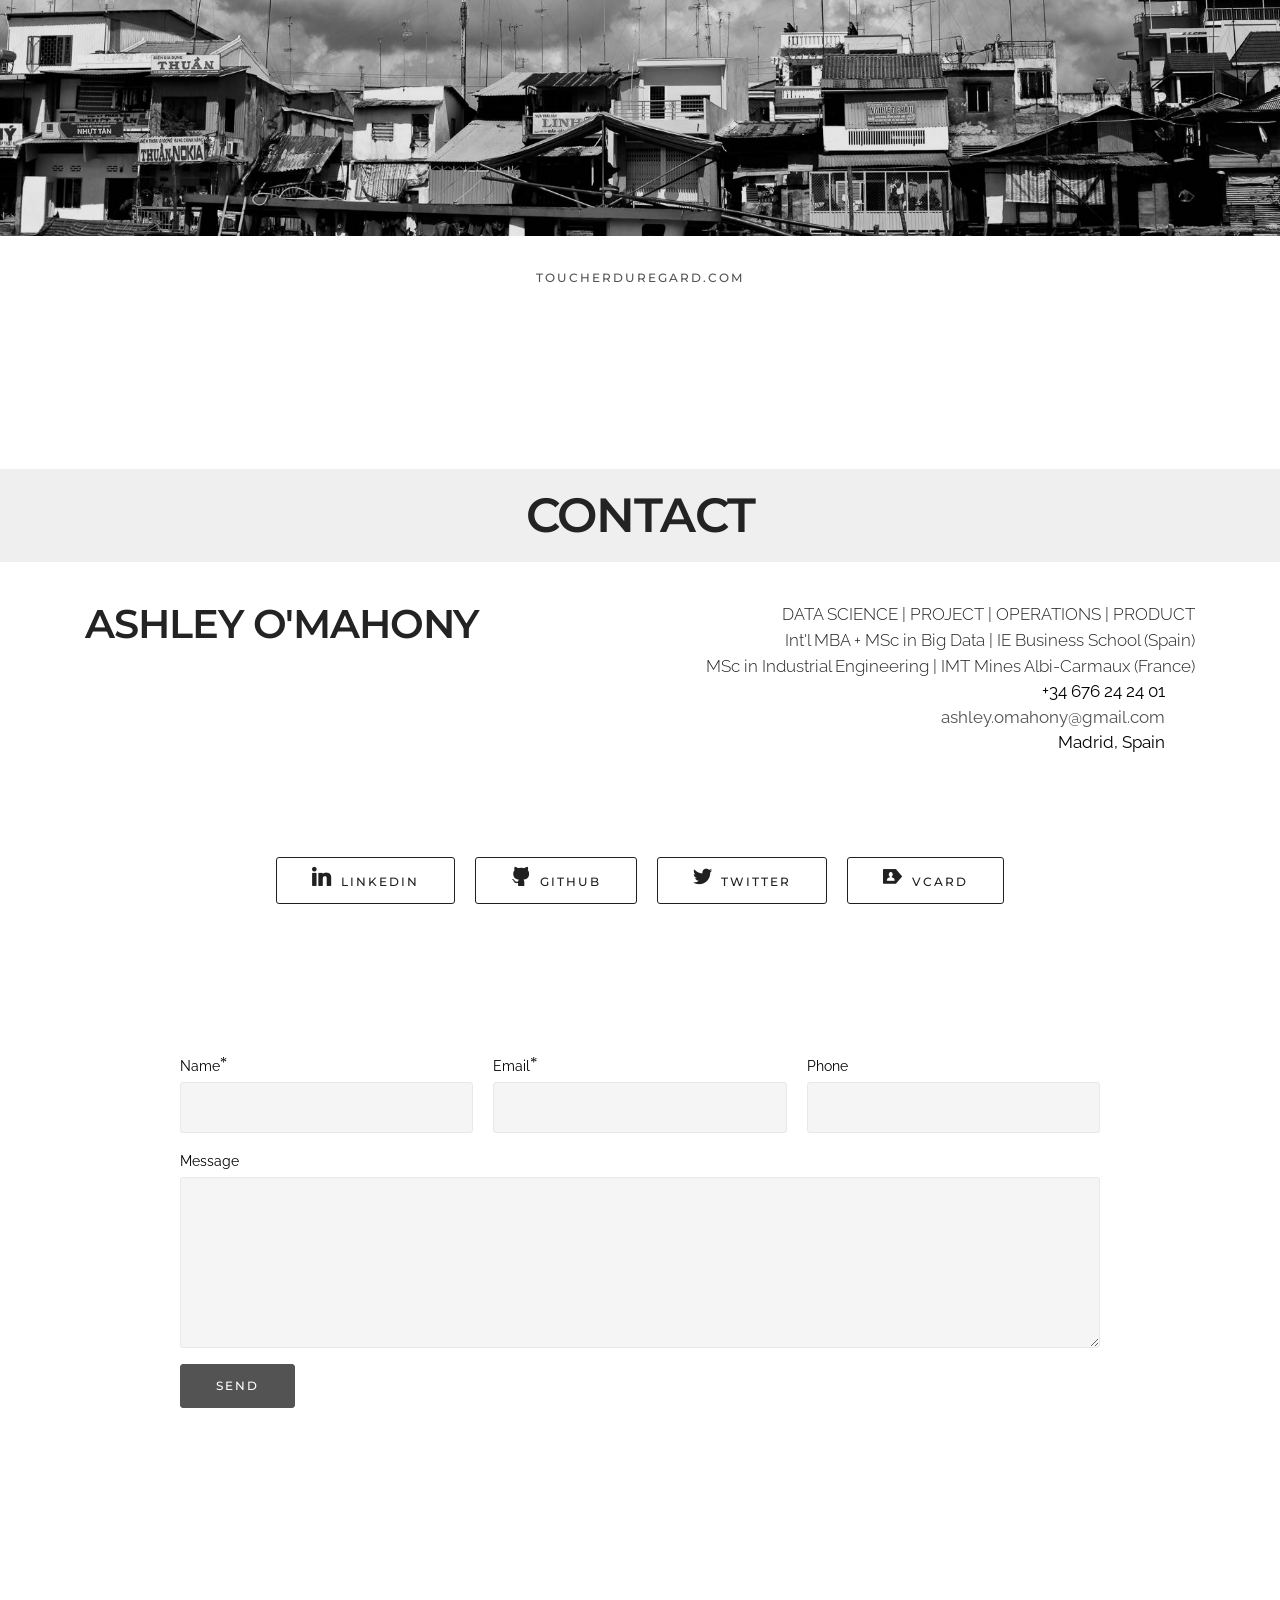
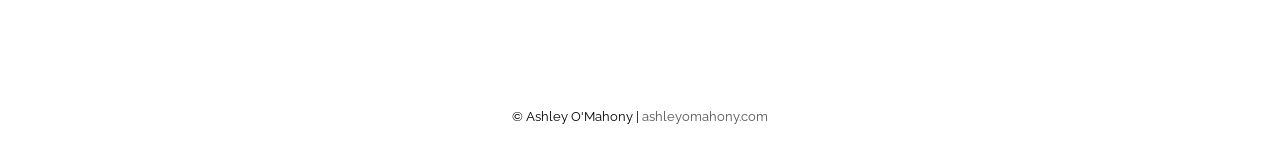
==== commit c7e1b621: "Change in Skills" ====
--- a/docs/index.html
+++ b/docs/index.html
@@ -47,7 +47,7 @@
 <!-- /Google Analytics -->
 
 
-  <section id="menu-0" data-rv-view="749">
+  <section id="menu-0" data-rv-view="0">
 
     <nav class="navbar navbar-dropdown transparent navbar-fixed-top bg-color">
         <div class="container">
@@ -80,7 +80,7 @@
 
 </section>
 
-<section class="engine"><a href="https://mobirise.info/c">web builder</a></section><section class="mbr-section mbr-section-hero mbr-section-full header2 mbr-parallax-background mbr-after-navbar" id="header2-1" data-rv-view="753" style="background-image: url(assets/images/londondraw-1-2000x1521-copy-2000x1521.png);">
+<section class="engine"><a href="https://mobirise.info/e">make a website for free</a></section><section class="mbr-section mbr-section-hero mbr-section-full header2 mbr-parallax-background mbr-after-navbar" id="header2-1" data-rv-view="4" style="background-image: url(assets/images/londondraw-1-2000x1521-copy-2000x1521.png);">
 
     
 
@@ -120,7 +120,7 @@
 
 </section>
 
-<section class="mbr-section mbr-section-hero mbr-section-full" id="header1-a" data-rv-view="756" style="background-color: rgb(255, 255, 255);">
+<section class="mbr-section mbr-section-hero mbr-section-full" id="header1-a" data-rv-view="7" style="background-color: rgb(255, 255, 255);">
 
     
 
@@ -142,18 +142,18 @@
 
 </section>
 
-<section class="mbr-section mbr-section__container article" id="header3-11" data-rv-view="759" style="background-color: rgb(255, 255, 255); padding-top: 20px; padding-bottom: 40px;">
-    <div class="container">
-        <div class="row">
-            <div class="col-xs-12">
-                <h3 class="mbr-section-title display-2"></h3>
-                
-            </div>
-        </div>
-    </div>
-</section>
-
-<section class="mbr-section mbr-section__container article" id="header3-g" data-rv-view="761" style="background-color: rgb(239, 239, 239); padding-top: 20px; padding-bottom: 20px;">
+<section class="mbr-section mbr-section__container article" id="header3-11" data-rv-view="10" style="background-color: rgb(255, 255, 255); padding-top: 20px; padding-bottom: 40px;">
+    <div class="container">
+        <div class="row">
+            <div class="col-xs-12">
+                <h3 class="mbr-section-title display-2"></h3>
+                
+            </div>
+        </div>
+    </div>
+</section>
+
+<section class="mbr-section mbr-section__container article" id="header3-g" data-rv-view="12" style="background-color: rgb(239, 239, 239); padding-top: 20px; padding-bottom: 20px;">
     <div class="container">
         <div class="row">
             <div class="col-xs-12">
@@ -164,7 +164,7 @@
     </div>
 </section>
 
-<section class="mbr-section article mbr-section__container" id="content6-j" data-rv-view="763" style="background-color: rgb(255, 255, 255); padding-top: 40px; padding-bottom: 20px;">
+<section class="mbr-section article mbr-section__container" id="content6-j" data-rv-view="14" style="background-color: rgb(255, 255, 255); padding-top: 40px; padding-bottom: 20px;">
 
     <div class="container">
         <div class="row">
@@ -177,7 +177,7 @@
 
 </section>
 
-<section class="mbr-section article mbr-section__container" id="content6-n" data-rv-view="765" style="background-color: rgb(255, 255, 255); padding-top: 20px; padding-bottom: 20px;">
+<section class="mbr-section article mbr-section__container" id="content6-n" data-rv-view="16" style="background-color: rgb(255, 255, 255); padding-top: 20px; padding-bottom: 20px;">
 
     <div class="container">
         <div class="row">
@@ -188,7 +188,7 @@
 
 </section>
 
-<section class="mbr-section article mbr-section__container" id="content6-r" data-rv-view="767" style="background-color: rgb(255, 255, 255); padding-top: 20px; padding-bottom: 20px;">
+<section class="mbr-section article mbr-section__container" id="content6-r" data-rv-view="18" style="background-color: rgb(255, 255, 255); padding-top: 20px; padding-bottom: 20px;">
 
     <div class="container">
         <div class="row">
@@ -199,7 +199,7 @@
 
 </section>
 
-<section class="mbr-section article mbr-section__container" id="content6-s" data-rv-view="769" style="background-color: rgb(255, 255, 255); padding-top: 20px; padding-bottom: 20px;">
+<section class="mbr-section article mbr-section__container" id="content6-s" data-rv-view="20" style="background-color: rgb(255, 255, 255); padding-top: 20px; padding-bottom: 20px;">
 
     <div class="container">
         <div class="row">
@@ -210,7 +210,7 @@
 
 </section>
 
-<section class="mbr-section article mbr-section__container" id="content6-u" data-rv-view="771" style="background-color: rgb(255, 255, 255); padding-top: 20px; padding-bottom: 20px;">
+<section class="mbr-section article mbr-section__container" id="content6-u" data-rv-view="22" style="background-color: rgb(255, 255, 255); padding-top: 20px; padding-bottom: 20px;">
 
     <div class="container">
         <div class="row">
@@ -221,7 +221,7 @@
 
 </section>
 
-<section class="mbr-section article mbr-section__container" id="content6-v" data-rv-view="773" style="background-color: rgb(255, 255, 255); padding-top: 20px; padding-bottom: 100px;">
+<section class="mbr-section article mbr-section__container" id="content6-v" data-rv-view="24" style="background-color: rgb(255, 255, 255); padding-top: 20px; padding-bottom: 100px;">
 
     <div class="container">
         <div class="row">
@@ -232,18 +232,18 @@
 
 </section>
 
-<section class="mbr-section mbr-section__container article" id="header3-12" data-rv-view="775" style="background-color: rgb(255, 255, 255); padding-top: 20px; padding-bottom: 40px;">
-    <div class="container">
-        <div class="row">
-            <div class="col-xs-12">
-                <h3 class="mbr-section-title display-2"></h3>
-                
-            </div>
-        </div>
-    </div>
-</section>
-
-<section class="mbr-section mbr-section__container article" id="header3-w" data-rv-view="777" style="background-color: rgb(239, 239, 239); padding-top: 20px; padding-bottom: 20px;">
+<section class="mbr-section mbr-section__container article" id="header3-12" data-rv-view="26" style="background-color: rgb(255, 255, 255); padding-top: 20px; padding-bottom: 40px;">
+    <div class="container">
+        <div class="row">
+            <div class="col-xs-12">
+                <h3 class="mbr-section-title display-2"></h3>
+                
+            </div>
+        </div>
+    </div>
+</section>
+
+<section class="mbr-section mbr-section__container article" id="header3-w" data-rv-view="28" style="background-color: rgb(239, 239, 239); padding-top: 20px; padding-bottom: 20px;">
     <div class="container">
         <div class="row">
             <div class="col-xs-12">
@@ -254,7 +254,7 @@
     </div>
 </section>
 
-<section class="mbr-section article mbr-section__container" id="content6-2d" data-rv-view="779" style="background-color: rgb(255, 255, 255); padding-top: 40px; padding-bottom: 20px;">
+<section class="mbr-section article mbr-section__container" id="content6-2d" data-rv-view="30" style="background-color: rgb(255, 255, 255); padding-top: 40px; padding-bottom: 20px;">
 
     <div class="container">
         <div class="row">
@@ -265,7 +265,7 @@
 
 </section>
 
-<section class="mbr-section article mbr-section__container" id="content6-2b" data-rv-view="781" style="background-color: rgb(255, 255, 255); padding-top: 40px; padding-bottom: 20px;">
+<section class="mbr-section article mbr-section__container" id="content6-2b" data-rv-view="32" style="background-color: rgb(255, 255, 255); padding-top: 40px; padding-bottom: 20px;">
 
     <div class="container">
         <div class="row">
@@ -276,7 +276,7 @@
 
 </section>
 
-<section class="mbr-section article mbr-section__container" id="content6-x" data-rv-view="783" style="background-color: rgb(255, 255, 255); padding-top: 40px; padding-bottom: 20px;">
+<section class="mbr-section article mbr-section__container" id="content6-x" data-rv-view="34" style="background-color: rgb(255, 255, 255); padding-top: 40px; padding-bottom: 20px;">
 
     <div class="container">
         <div class="row">
@@ -287,7 +287,7 @@
 
 </section>
 
-<section class="mbr-section article mbr-section__container" id="content6-y" data-rv-view="785" style="background-color: rgb(255, 255, 255); padding-top: 20px; padding-bottom: 20px;">
+<section class="mbr-section article mbr-section__container" id="content6-y" data-rv-view="36" style="background-color: rgb(255, 255, 255); padding-top: 20px; padding-bottom: 20px;">
 
     <div class="container">
         <div class="row">
@@ -298,7 +298,7 @@
 
 </section>
 
-<section class="mbr-section article mbr-section__container" id="content6-z" data-rv-view="787" style="background-color: rgb(255, 255, 255); padding-top: 20px; padding-bottom: 20px;">
+<section class="mbr-section article mbr-section__container" id="content6-z" data-rv-view="38" style="background-color: rgb(255, 255, 255); padding-top: 20px; padding-bottom: 20px;">
 
     <div class="container">
         <div class="row">
@@ -309,7 +309,7 @@
 
 </section>
 
-<section class="mbr-section article mbr-section__container" id="content6-10" data-rv-view="789" style="background-color: rgb(255, 255, 255); padding-top: 20px; padding-bottom: 100px;">
+<section class="mbr-section article mbr-section__container" id="content6-10" data-rv-view="40" style="background-color: rgb(255, 255, 255); padding-top: 20px; padding-bottom: 100px;">
 
     <div class="container">
         <div class="row">
@@ -320,18 +320,18 @@
 
 </section>
 
-<section class="mbr-section mbr-section__container article" id="header3-13" data-rv-view="791" style="background-color: rgb(255, 255, 255); padding-top: 20px; padding-bottom: 40px;">
-    <div class="container">
-        <div class="row">
-            <div class="col-xs-12">
-                <h3 class="mbr-section-title display-2"></h3>
-                
-            </div>
-        </div>
-    </div>
-</section>
-
-<section class="mbr-section mbr-section__container article" id="header3-14" data-rv-view="793" style="background-color: rgb(239, 239, 239); padding-top: 20px; padding-bottom: 20px;">
+<section class="mbr-section mbr-section__container article" id="header3-13" data-rv-view="42" style="background-color: rgb(255, 255, 255); padding-top: 20px; padding-bottom: 40px;">
+    <div class="container">
+        <div class="row">
+            <div class="col-xs-12">
+                <h3 class="mbr-section-title display-2"></h3>
+                
+            </div>
+        </div>
+    </div>
+</section>
+
+<section class="mbr-section mbr-section__container article" id="header3-14" data-rv-view="44" style="background-color: rgb(239, 239, 239); padding-top: 20px; padding-bottom: 20px;">
     <div class="container">
         <div class="row">
             <div class="col-xs-12">
@@ -342,7 +342,7 @@
     </div>
 </section>
 
-<section class="mbr-cards mbr-section mbr-section-nopadding" id="features4-2f" data-rv-view="795" style="background-color: rgb(255, 255, 255);">
+<section class="mbr-cards mbr-section mbr-section-nopadding" id="features4-2f" data-rv-view="46" style="background-color: rgb(255, 255, 255);">
 
     
 
@@ -353,7 +353,7 @@
                     <div class="card-img iconbox"><span class="mbri-code mbr-iconfont mbr-iconfont-features4" style="color: rgb(0, 0, 0);"></span></div>
                     <div class="card-block">
                         <h4 class="card-title">Coding</h4>
-                        <h5 class="card-subtitle">Python &nbsp; &nbsp; R &nbsp; &nbsp; SQL &nbsp; &nbsp; NoSQL<br>Apache Spark &nbsp; &nbsp; JavaScript &nbsp; &nbsp;Git</h5>
+                        <h5 class="card-subtitle"><p>Python &nbsp; &nbsp; R &nbsp; &nbsp; SQL &nbsp; &nbsp; NoSQL<br>Apache Spark &nbsp; &nbsp; Scala&nbsp; &nbsp; Git</p></h5>
                         
                         
                     </div>
@@ -404,7 +404,7 @@
     </div>
 </section>
 
-<section class="mbr-cards mbr-section mbr-section-nopadding" id="features4-18" data-rv-view="798" style="background-color: rgb(255, 255, 255);">
+<section class="mbr-cards mbr-section mbr-section-nopadding" id="features4-18" data-rv-view="49" style="background-color: rgb(255, 255, 255);">
 
     
 
@@ -466,7 +466,7 @@
     </div>
 </section>
 
-<section class="mbr-cards mbr-section mbr-section-nopadding" id="features4-2g" data-rv-view="801" style="background-color: rgb(255, 255, 255);">
+<section class="mbr-cards mbr-section mbr-section-nopadding" id="features4-2g" data-rv-view="52" style="background-color: rgb(255, 255, 255);">
 
     
 
@@ -528,7 +528,7 @@
     </div>
 </section>
 
-<section class="mbr-section mbr-section__container" id="buttons1-1a" data-rv-view="804" style="background-color: rgb(255, 255, 255); padding-top: 20px; padding-bottom: 100px;">
+<section class="mbr-section mbr-section__container" id="buttons1-1a" data-rv-view="55" style="background-color: rgb(255, 255, 255); padding-top: 20px; padding-bottom: 100px;">
 
     <div class="container">
         <div class="row">
@@ -540,18 +540,18 @@
 
 </section>
 
-<section class="mbr-section mbr-section__container article" id="header3-2i" data-rv-view="864" style="background-color: rgb(255, 255, 255); padding-top: 20px; padding-bottom: 40px;">
-    <div class="container">
-        <div class="row">
-            <div class="col-xs-12">
-                <h3 class="mbr-section-title display-2"></h3>
-                
-            </div>
-        </div>
-    </div>
-</section>
-
-<section class="mbr-section mbr-section__container article" id="header3-2j" data-rv-view="866" style="background-color: rgb(239, 239, 239); padding-top: 20px; padding-bottom: 20px;">
+<section class="mbr-section mbr-section__container article" id="header3-2i" data-rv-view="57" style="background-color: rgb(255, 255, 255); padding-top: 20px; padding-bottom: 40px;">
+    <div class="container">
+        <div class="row">
+            <div class="col-xs-12">
+                <h3 class="mbr-section-title display-2"></h3>
+                
+            </div>
+        </div>
+    </div>
+</section>
+
+<section class="mbr-section mbr-section__container article" id="header3-2j" data-rv-view="59" style="background-color: rgb(239, 239, 239); padding-top: 20px; padding-bottom: 20px;">
     <div class="container">
         <div class="row">
             <div class="col-xs-12">
@@ -562,7 +562,7 @@
     </div>
 </section>
 
-<section class="mbr-section article" id="msg-box3-2r" data-rv-view="989" style="background-color: rgb(255, 255, 255); padding-top: 40px; padding-bottom: 40px;">
+<section class="mbr-section article" id="msg-box3-2r" data-rv-view="61" style="background-color: rgb(255, 255, 255); padding-top: 40px; padding-bottom: 40px;">
 
     
     <div class="container">
@@ -577,7 +577,7 @@
 
 </section>
 
-<section class="mbr-section mbr-section__container" id="buttons1-2o" data-rv-view="983" style="background-color: rgb(255, 255, 255); padding-top: 20px; padding-bottom: 20px;">
+<section class="mbr-section mbr-section__container" id="buttons1-2o" data-rv-view="64" style="background-color: rgb(255, 255, 255); padding-top: 20px; padding-bottom: 20px;">
 
     <div class="container">
         <div class="row">
@@ -589,7 +589,7 @@
 
 </section>
 
-<section class="mbr-cards mbr-section mbr-section-nopadding" id="features3-2n" data-rv-view="972" style="background-color: rgb(255, 255, 255);">
+<section class="mbr-cards mbr-section mbr-section-nopadding" id="features3-2n" data-rv-view="66" style="background-color: rgb(255, 255, 255);">
 
     
 
@@ -639,18 +639,18 @@
     </div>
 </section>
 
-<section class="mbr-section mbr-section__container article" id="header3-1f" data-rv-view="806" style="background-color: rgb(255, 255, 255); padding-top: 20px; padding-bottom: 40px;">
-    <div class="container">
-        <div class="row">
-            <div class="col-xs-12">
-                <h3 class="mbr-section-title display-2"></h3>
-                
-            </div>
-        </div>
-    </div>
-</section>
-
-<section class="mbr-section mbr-section__container article" id="header3-1g" data-rv-view="808" style="background-color: rgb(239, 239, 239); padding-top: 20px; padding-bottom: 20px;">
+<section class="mbr-section mbr-section__container article" id="header3-1f" data-rv-view="69" style="background-color: rgb(255, 255, 255); padding-top: 20px; padding-bottom: 40px;">
+    <div class="container">
+        <div class="row">
+            <div class="col-xs-12">
+                <h3 class="mbr-section-title display-2"></h3>
+                
+            </div>
+        </div>
+    </div>
+</section>
+
+<section class="mbr-section mbr-section__container article" id="header3-1g" data-rv-view="71" style="background-color: rgb(239, 239, 239); padding-top: 20px; padding-bottom: 20px;">
     <div class="container">
         <div class="row">
             <div class="col-xs-12">
@@ -661,7 +661,7 @@
     </div>
 </section>
 
-<section class="mbr-slider mbr-section mbr-section__container carousel slide mbr-section-nopadding" data-ride="carousel" data-keyboard="false" data-wrap="true" data-pause="false" data-interval="3000" id="slider3-1i" data-rv-view="810">
+<section class="mbr-slider mbr-section mbr-section__container carousel slide mbr-section-nopadding" data-ride="carousel" data-keyboard="false" data-wrap="true" data-pause="false" data-interval="3000" id="slider3-1i" data-rv-view="73">
     <div>
         <div>
             <div>
@@ -745,7 +745,7 @@
     </div>
 </section>
 
-<section class="mbr-section mbr-section__container" id="buttons1-1o" data-rv-view="825" style="background-color: rgb(255, 255, 255); padding-top: 20px; padding-bottom: 100px;">
+<section class="mbr-section mbr-section__container" id="buttons1-1o" data-rv-view="88" style="background-color: rgb(255, 255, 255); padding-top: 20px; padding-bottom: 100px;">
 
     <div class="container">
         <div class="row">
@@ -757,18 +757,18 @@
 
 </section>
 
-<section class="mbr-section mbr-section__container article" id="header3-1p" data-rv-view="827" style="background-color: rgb(255, 255, 255); padding-top: 20px; padding-bottom: 40px;">
-    <div class="container">
-        <div class="row">
-            <div class="col-xs-12">
-                <h3 class="mbr-section-title display-2"></h3>
-                
-            </div>
-        </div>
-    </div>
-</section>
-
-<section class="mbr-section mbr-section__container article" id="header3-1u" data-rv-view="829" style="background-color: rgb(239, 239, 239); padding-top: 20px; padding-bottom: 20px;">
+<section class="mbr-section mbr-section__container article" id="header3-1p" data-rv-view="90" style="background-color: rgb(255, 255, 255); padding-top: 20px; padding-bottom: 40px;">
+    <div class="container">
+        <div class="row">
+            <div class="col-xs-12">
+                <h3 class="mbr-section-title display-2"></h3>
+                
+            </div>
+        </div>
+    </div>
+</section>
+
+<section class="mbr-section mbr-section__container article" id="header3-1u" data-rv-view="92" style="background-color: rgb(239, 239, 239); padding-top: 20px; padding-bottom: 20px;">
     <div class="container">
         <div class="row">
             <div class="col-xs-12">
@@ -779,7 +779,7 @@
     </div>
 </section>
 
-<section class="mbr-section article mbr-section__container" id="content6-1x" data-rv-view="831" style="background-color: rgb(255, 255, 255); padding-top: 40px; padding-bottom: 0px;">
+<section class="mbr-section article mbr-section__container" id="content6-1x" data-rv-view="94" style="background-color: rgb(255, 255, 255); padding-top: 40px; padding-bottom: 0px;">
 
     <div class="container">
         <div class="row">
@@ -790,7 +790,7 @@
 
 </section>
 
-<section class="mbr-section mbr-section-md-padding mbr-footer footer1" id="contacts1-22" data-rv-view="833" style="background-color: rgb(255, 255, 255); padding-top: 0px; padding-bottom: 0px;">
+<section class="mbr-section mbr-section-md-padding mbr-footer footer1" id="contacts1-22" data-rv-view="96" style="background-color: rgb(255, 255, 255); padding-top: 0px; padding-bottom: 0px;">
     
     <div class="container">
         <div class="row">
@@ -812,18 +812,18 @@
     </div>
 </section>
 
-<section class="mbr-section mbr-section__container article" id="header3-24" data-rv-view="835" style="background-color: rgb(255, 255, 255); padding-top: 20px; padding-bottom: 40px;">
-    <div class="container">
-        <div class="row">
-            <div class="col-xs-12">
-                <h3 class="mbr-section-title display-2"></h3>
-                
-            </div>
-        </div>
-    </div>
-</section>
-
-<section class="mbr-section mbr-section__container" id="buttons1-1s" data-rv-view="837" style="background-color: rgb(255, 255, 255); padding-top: 40px; padding-bottom: 0px;">
+<section class="mbr-section mbr-section__container article" id="header3-24" data-rv-view="98" style="background-color: rgb(255, 255, 255); padding-top: 20px; padding-bottom: 40px;">
+    <div class="container">
+        <div class="row">
+            <div class="col-xs-12">
+                <h3 class="mbr-section-title display-2"></h3>
+                
+            </div>
+        </div>
+    </div>
+</section>
+
+<section class="mbr-section mbr-section__container" id="buttons1-1s" data-rv-view="100" style="background-color: rgb(255, 255, 255); padding-top: 40px; padding-bottom: 0px;">
 
     <div class="container">
         <div class="row">
@@ -835,18 +835,18 @@
 
 </section>
 
-<section class="mbr-section mbr-section__container article" id="header3-25" data-rv-view="839" style="background-color: rgb(255, 255, 255); padding-top: 20px; padding-bottom: 40px;">
-    <div class="container">
-        <div class="row">
-            <div class="col-xs-12">
-                <h3 class="mbr-section-title display-2"></h3>
-                
-            </div>
-        </div>
-    </div>
-</section>
-
-<section class="mbr-section form1" id="form1-1t" data-rv-view="841" style="background-color: rgb(255, 255, 255); padding-top: 40px; padding-bottom: 80px;">
+<section class="mbr-section mbr-section__container article" id="header3-25" data-rv-view="102" style="background-color: rgb(255, 255, 255); padding-top: 20px; padding-bottom: 40px;">
+    <div class="container">
+        <div class="row">
+            <div class="col-xs-12">
+                <h3 class="mbr-section-title display-2"></h3>
+                
+            </div>
+        </div>
+    </div>
+</section>
+
+<section class="mbr-section form1" id="form1-1t" data-rv-view="104" style="background-color: rgb(255, 255, 255); padding-top: 40px; padding-bottom: 80px;">
     
     <div class="mbr-section mbr-section__container mbr-section__container--middle">
         <div class="container">
@@ -871,7 +871,7 @@
 
                     <form action="https://mobirise.com/" method="post" data-form-title="CONTACT ME">
 
-                        <input type="hidden" value="A2bBPl6aTMjCAwYjLwh3WtqRhw3aXT7sx8OVC0oAUpN3cOtura+8BD0jvyJ+RkXirUBNmNhpRGL6MWI3HALenomwbkIzRJccJd0CGLl1nIjkmvWv/6df5/9Hy61SRUaV" data-form-email="true">
+                        <input type="hidden" value="Rov8SB/q85WJ097E0vM4iRz8CxU4zD4CRESPQGXc8H0EAVmCdiFV6hy+pOrkWziH2uvd5os0upYK0YtV7DEXrWdw/E2cwYXVSTK1T2manfJiVokSXXGQJMLRSwUM22pQ" data-form-email="true">
 
                         <div class="row row-sm-offset">
 
@@ -912,40 +912,40 @@
     </div>
 </section>
 
-<section class="mbr-section mbr-section__container article" id="header3-26" data-rv-view="850" style="background-color: rgb(255, 255, 255); padding-top: 20px; padding-bottom: 40px;">
-    <div class="container">
-        <div class="row">
-            <div class="col-xs-12">
-                <h3 class="mbr-section-title display-2"></h3>
-                
-            </div>
-        </div>
-    </div>
-</section>
-
-<section class="mbr-section mbr-section__container article" id="header3-27" data-rv-view="852" style="background-color: rgb(255, 255, 255); padding-top: 20px; padding-bottom: 40px;">
-    <div class="container">
-        <div class="row">
-            <div class="col-xs-12">
-                <h3 class="mbr-section-title display-2"></h3>
-                
-            </div>
-        </div>
-    </div>
-</section>
-
-<section class="mbr-section mbr-section__container article" id="header3-29" data-rv-view="854" style="background-color: rgb(255, 255, 255); padding-top: 20px; padding-bottom: 40px;">
-    <div class="container">
-        <div class="row">
-            <div class="col-xs-12">
-                <h3 class="mbr-section-title display-2"></h3>
-                
-            </div>
-        </div>
-    </div>
-</section>
-
-<footer class="mbr-small-footer mbr-section mbr-section-nopadding" id="footer1-2" data-rv-view="751" style="background-color: rgb(255, 255, 255); padding-top: 1.75rem; padding-bottom: 1.75rem;">
+<section class="mbr-section mbr-section__container article" id="header3-26" data-rv-view="113" style="background-color: rgb(255, 255, 255); padding-top: 20px; padding-bottom: 40px;">
+    <div class="container">
+        <div class="row">
+            <div class="col-xs-12">
+                <h3 class="mbr-section-title display-2"></h3>
+                
+            </div>
+        </div>
+    </div>
+</section>
+
+<section class="mbr-section mbr-section__container article" id="header3-27" data-rv-view="115" style="background-color: rgb(255, 255, 255); padding-top: 20px; padding-bottom: 40px;">
+    <div class="container">
+        <div class="row">
+            <div class="col-xs-12">
+                <h3 class="mbr-section-title display-2"></h3>
+                
+            </div>
+        </div>
+    </div>
+</section>
+
+<section class="mbr-section mbr-section__container article" id="header3-29" data-rv-view="117" style="background-color: rgb(255, 255, 255); padding-top: 20px; padding-bottom: 40px;">
+    <div class="container">
+        <div class="row">
+            <div class="col-xs-12">
+                <h3 class="mbr-section-title display-2"></h3>
+                
+            </div>
+        </div>
+    </div>
+</section>
+
+<footer class="mbr-small-footer mbr-section mbr-section-nopadding" id="footer1-2" data-rv-view="2" style="background-color: rgb(255, 255, 255); padding-top: 1.75rem; padding-bottom: 1.75rem;">
     
     <div class="container text-xs-center">
         <p>© Ashley O'Mahony | <a href="http://ashleyomahony.com" class="text-black">ashleyomahony.com</a></p>
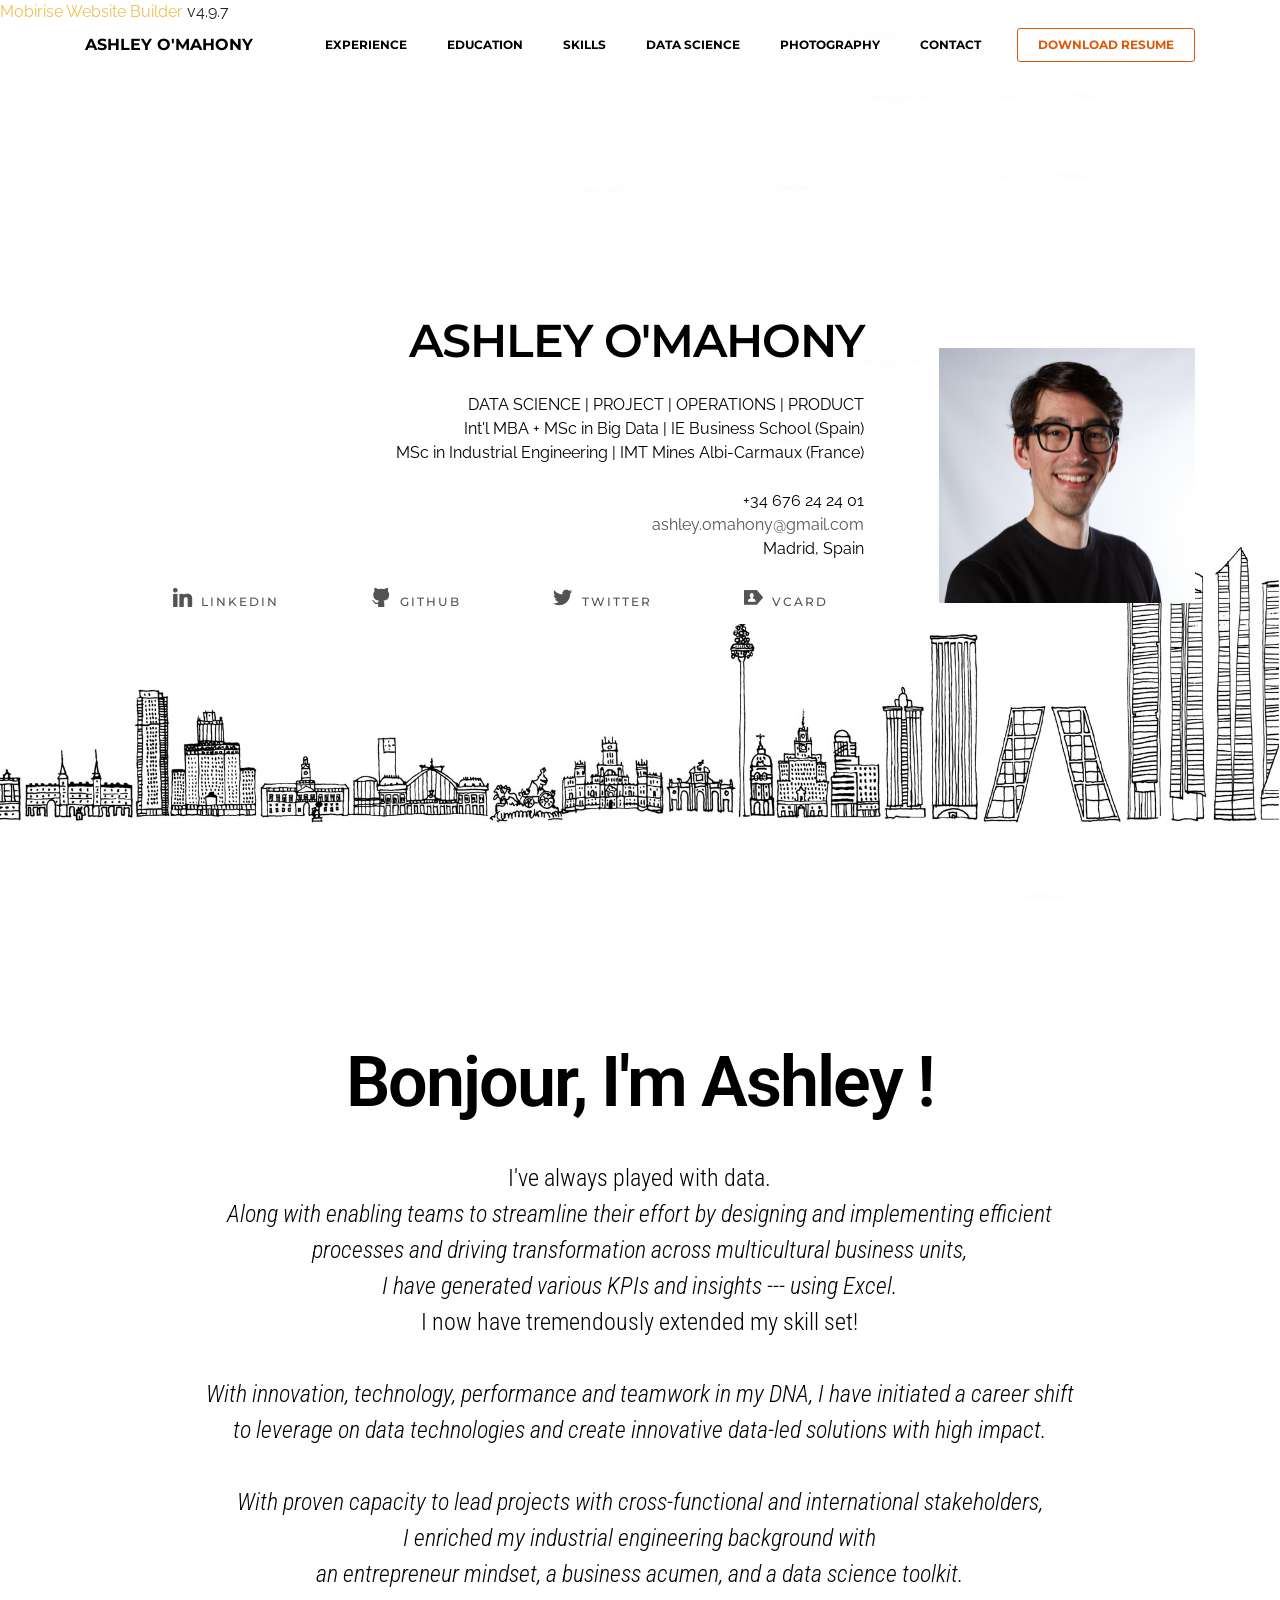
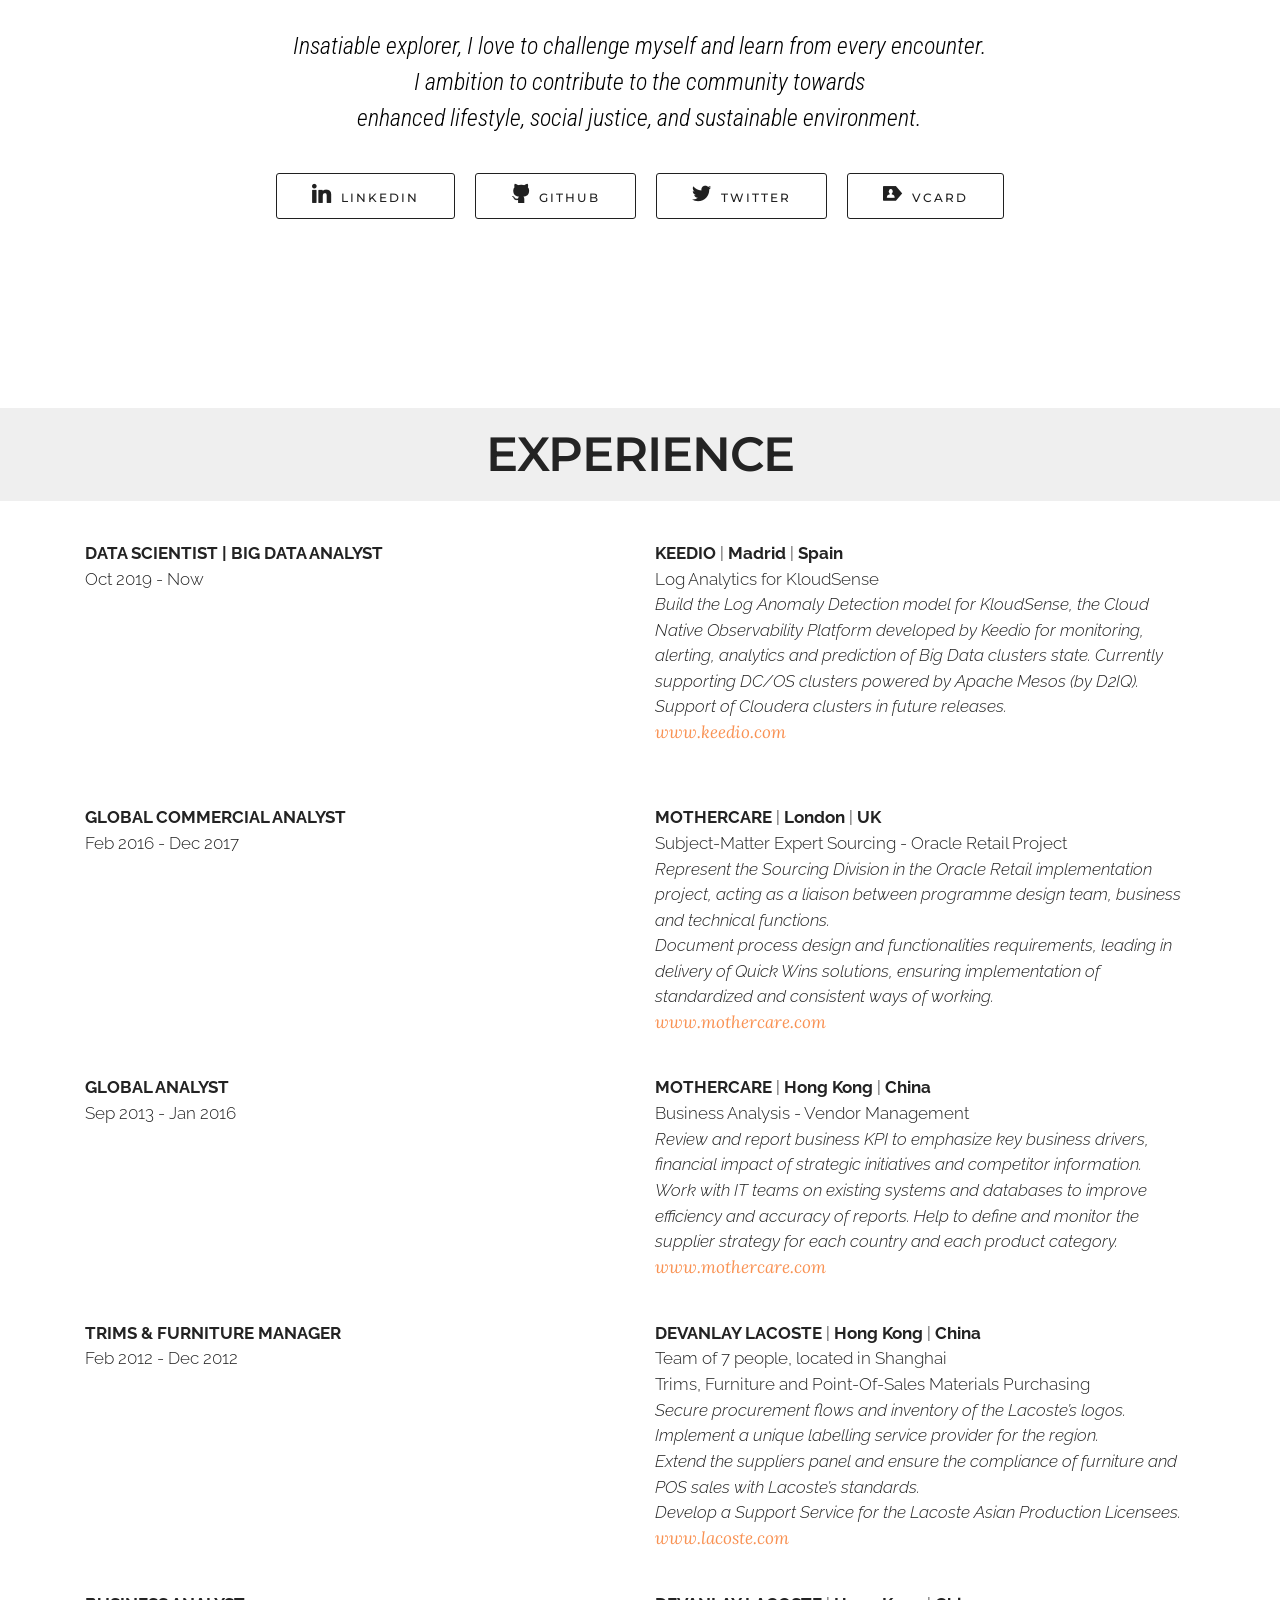
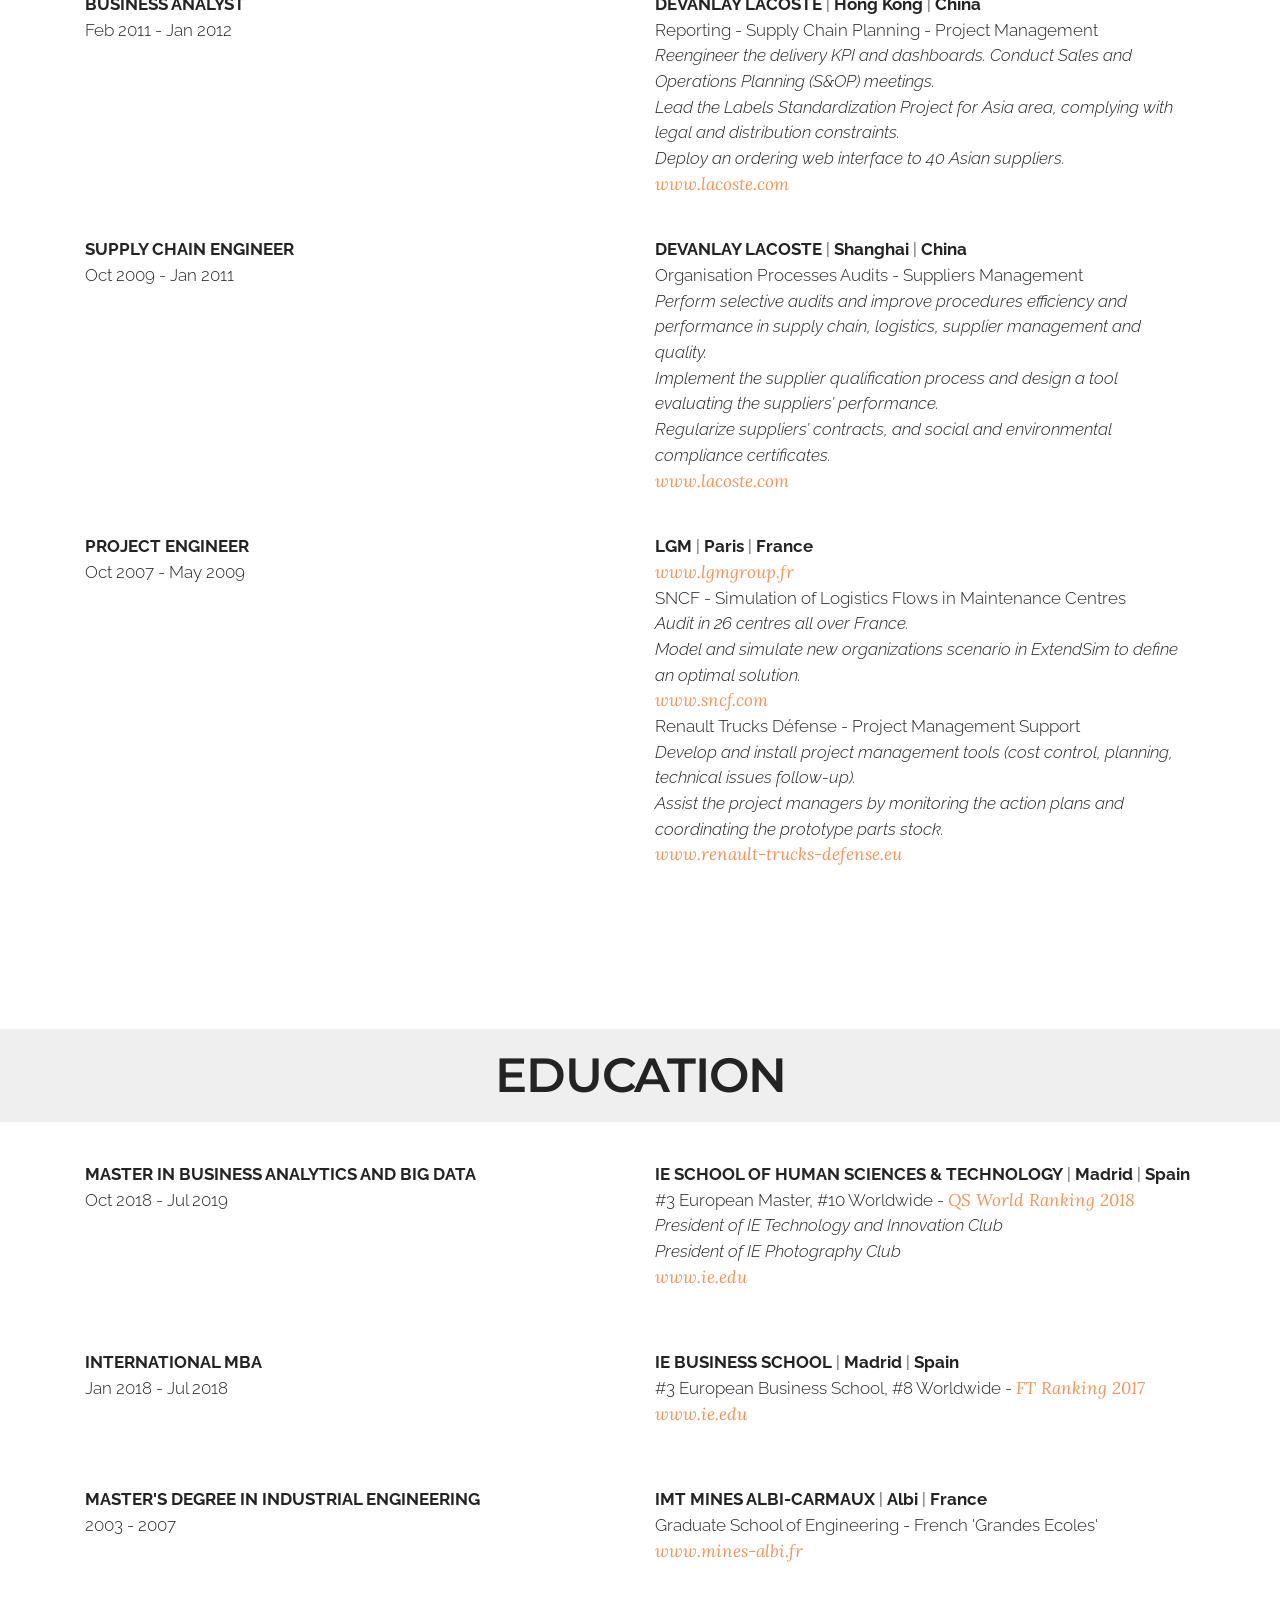
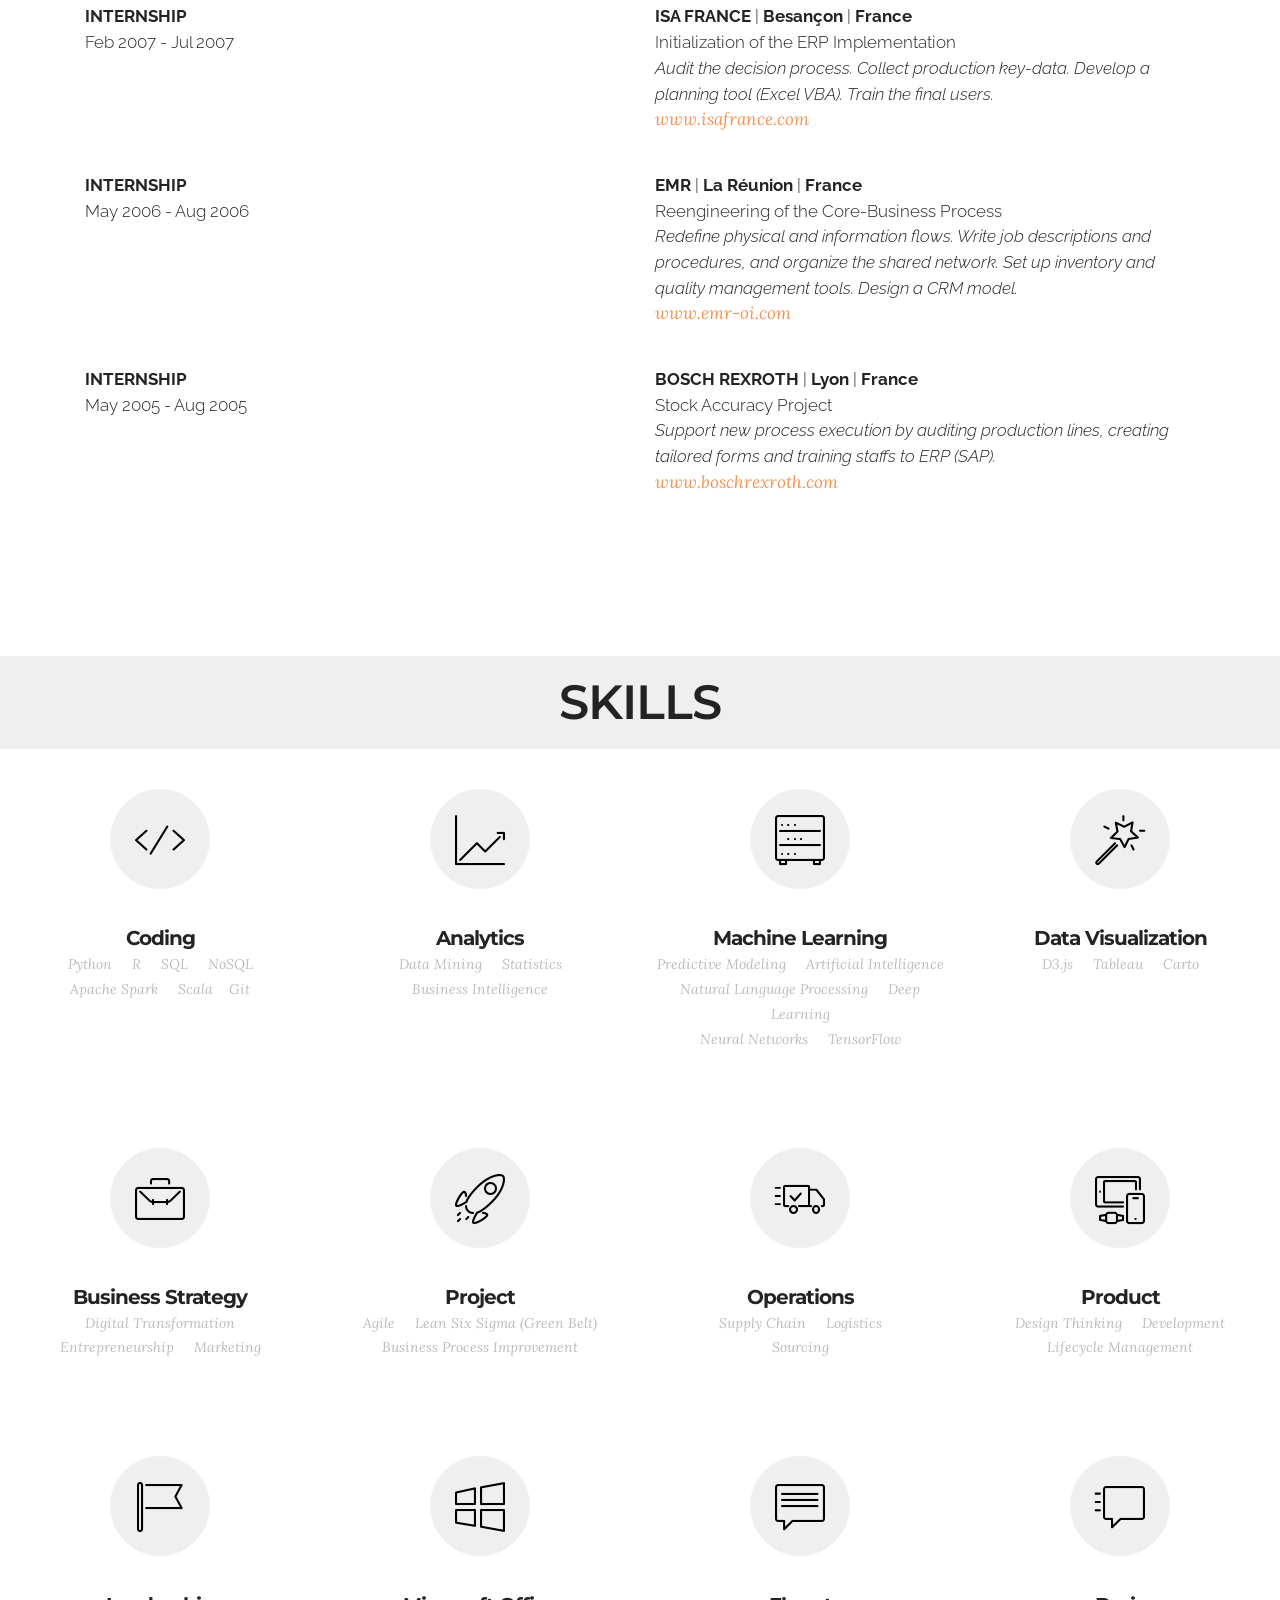
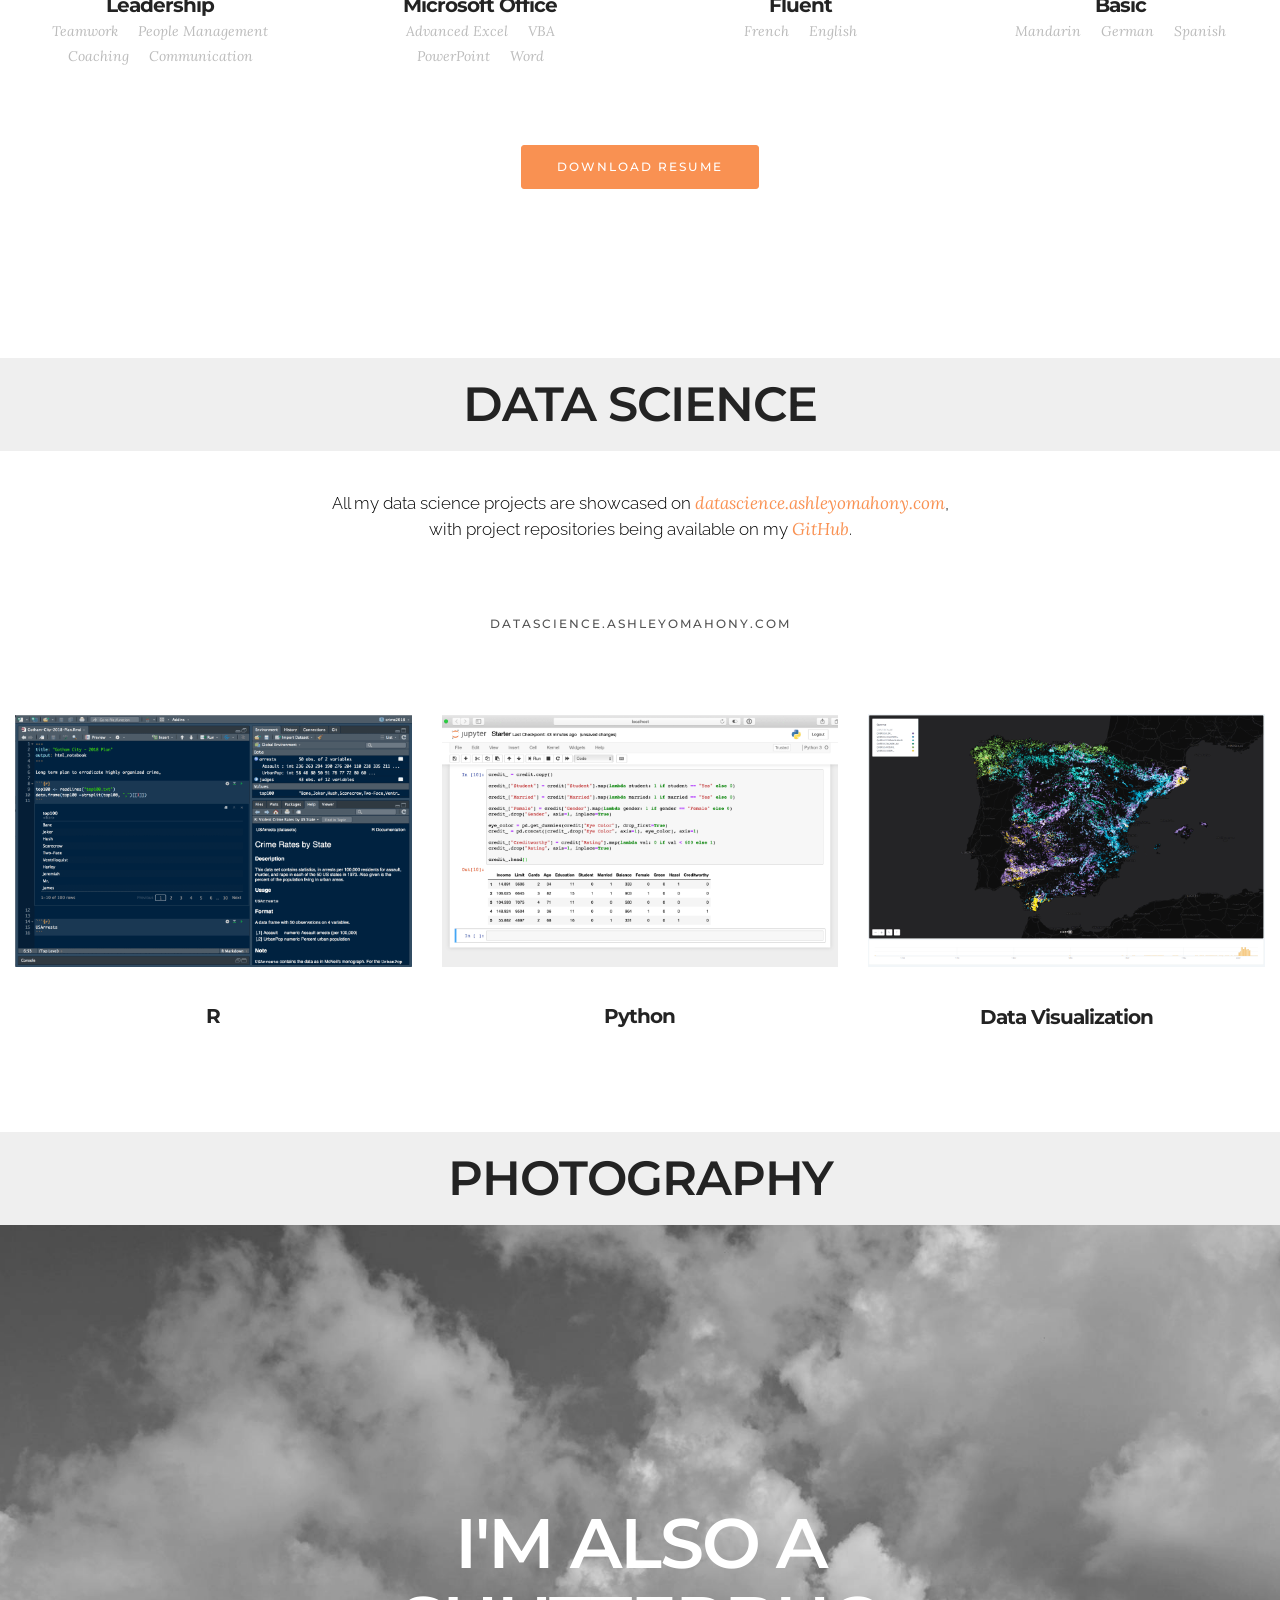
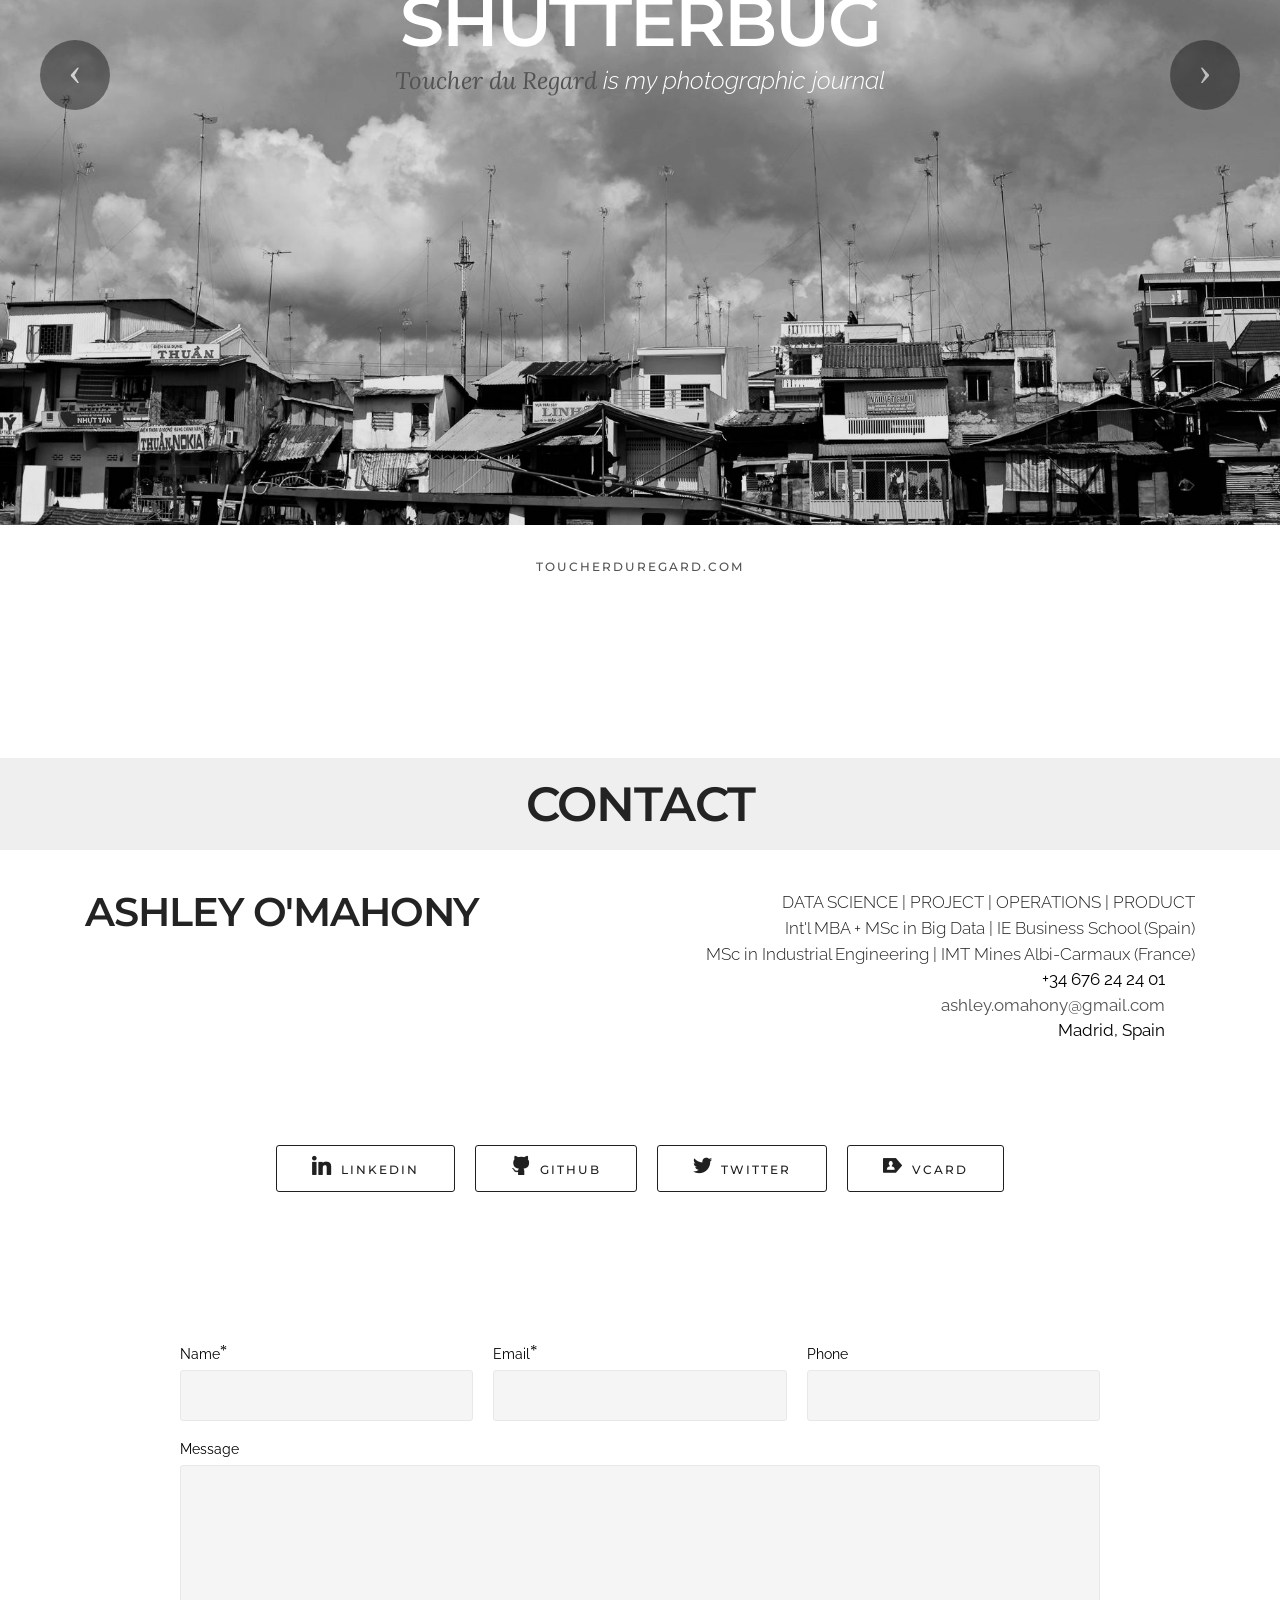
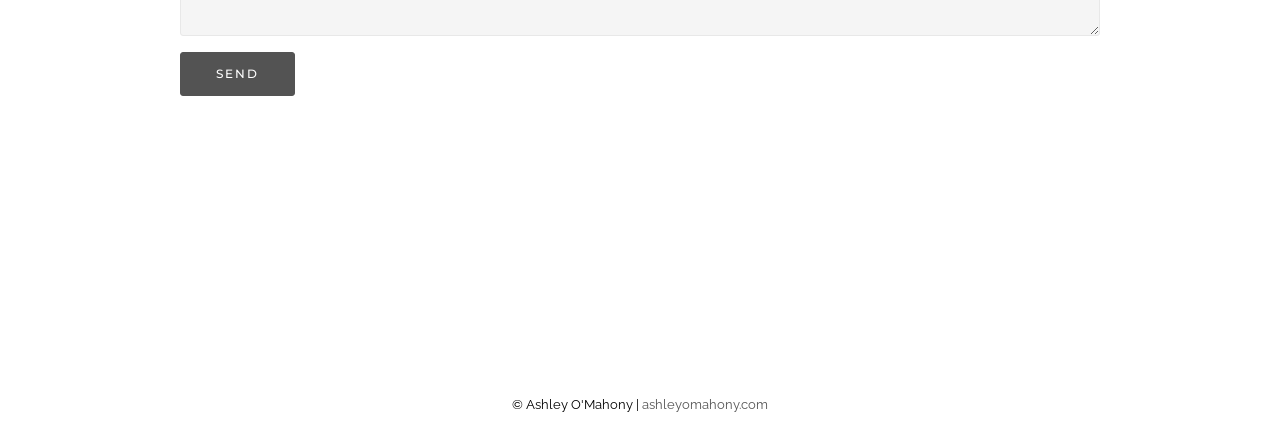
==== commit ae544c99: "Add Keedio" ====
--- a/docs/index.html
+++ b/docs/index.html
@@ -34,15 +34,15 @@
 <body>
 
 <!-- Google Analytics -->
-<script>
-  (function(i,s,o,g,r,a,m){i['GoogleAnalyticsObject']=r;i[r]=i[r]||function(){
-  (i[r].q=i[r].q||[]).push(arguments)},i[r].l=1*new Date();a=s.createElement(o),
-  m=s.getElementsByTagName(o)[0];a.async=1;a.src=g;m.parentNode.insertBefore(a,m)
-  })(window,document,'script','https://www.google-analytics.com/analytics.js','ga');
-
-  ga('create', 'UA-37753521-1', 'auto');
-  ga('send', 'pageview');
-
+<script>
+  (function(i,s,o,g,r,a,m){i['GoogleAnalyticsObject']=r;i[r]=i[r]||function(){
+  (i[r].q=i[r].q||[]).push(arguments)},i[r].l=1*new Date();a=s.createElement(o),
+  m=s.getElementsByTagName(o)[0];a.async=1;a.src=g;m.parentNode.insertBefore(a,m)
+  })(window,document,'script','https://www.google-analytics.com/analytics.js','ga');
+
+  ga('create', 'UA-37753521-1', 'auto');
+  ga('send', 'pageview');
+
 </script>
 <!-- /Google Analytics -->
 
@@ -80,7 +80,7 @@
 
 </section>
 
-<section class="engine"><a href="https://mobirise.info/e">make a website for free</a></section><section class="mbr-section mbr-section-hero mbr-section-full header2 mbr-parallax-background mbr-after-navbar" id="header2-1" data-rv-view="4" style="background-image: url(assets/images/londondraw-1-2000x1521-copy-2000x1521.png);">
+<section class="engine"></section><section class="mbr-section mbr-section-hero mbr-section-full header2 mbr-parallax-background mbr-after-navbar" id="header2-1" data-rv-view="4" style="background-image: url(assets/images/londondraw-1-2000x1521-copy-2000x1521.png);">
 
     
 
@@ -162,6 +162,17 @@
             </div>
         </div>
     </div>
+</section>
+
+<section class="mbr-section article mbr-section__container" id="content6-2t" data-rv-view="119" style="background-color: rgb(255, 255, 255); padding-top: 40px; padding-bottom: 20px;">
+
+    <div class="container">
+        <div class="row">
+            <div class="col-xs-12 col-md-6 lead"><p><strong>DATA SCIENTIST | BIG DATA ANALYST</strong></p><p><span style="font-size: 1.07rem; line-height: 1.5;">Oct 2019 - Now</span><br></p></div>
+            <div class="col-xs-12 col-md-6 lead"><p><strong>KEEDIO</strong> | <strong>Madrid</strong> | <strong>Spain</strong></p><p><span style="font-size: 1.07rem; line-height: 1.5;">Log Analytics for KloudSense</span><br></p><p><em>Build the Log Anomaly Detection model for KloudSense, the Cloud Native Observability Platform developed by Keedio for monitoring, alerting, analytics and prediction of Big Data clusters state. Currently supporting DC/OS clusters powered by Apache Mesos (by D2IQ). Support of Cloudera clusters in future releases.</em></p><p><em><a href="http://www.mothercare.com" target="_blank">www.keedio.com</a></em><br></p></div>
+        </div>
+    </div>
+
 </section>
 
 <section class="mbr-section article mbr-section__container" id="content6-j" data-rv-view="14" style="background-color: rgb(255, 255, 255); padding-top: 40px; padding-bottom: 20px;">
@@ -871,7 +882,7 @@
 
                     <form action="https://mobirise.com/" method="post" data-form-title="CONTACT ME">
 
-                        <input type="hidden" value="Rov8SB/q85WJ097E0vM4iRz8CxU4zD4CRESPQGXc8H0EAVmCdiFV6hy+pOrkWziH2uvd5os0upYK0YtV7DEXrWdw/E2cwYXVSTK1T2manfJiVokSXXGQJMLRSwUM22pQ" data-form-email="true">
+                        <input type="hidden" value="2lLjFopU7rtO5qKaPc/EAiLrAuCrFcnD9YC+Rqca+LcNt5dj1UM2OkBTZthjAcdHCnX3IwXh9Zee+bk52i1bwzp6K7y6qdfwTnz+xNv/OM8ovRDgprlLbWrGIAv65R6B" data-form-email="true">
 
                         <div class="row row-sm-offset">
 
--- a/docs/assets/dropdown/css/style.css
+++ b/docs/assets/dropdown/css/style.css
@@ -281,3 +281,286 @@
   transition: none !important; }
 
 /*# sourceMappingURL=style.css.map */
+.navbar-dropdown {
+  left: 0;
+  padding: 0;
+  position: absolute;
+  right: 0;
+  top: 0;
+  transition: all 0.45s ease;
+  z-index: 1030; }
+  .navbar-dropdown .navbar-brand {
+    float: none;
+    font-size: 0;
+    padding: 1.25rem 0;
+    position: relative;
+    transition: padding 0.25s ease;
+    white-space: nowrap; }
+    .navbar-dropdown .navbar-brand::before {
+      content: "";
+      display: inline-block;
+      height: 100%;
+      vertical-align: middle; }
+  .navbar-dropdown .navbar-logo,
+  .navbar-dropdown .navbar-caption {
+    display: inline-block;
+    vertical-align: middle; }
+  .navbar-dropdown .navbar-logo {
+    margin-right: 0.8rem;
+    transition: margin 0.3s ease-in-out; }
+    .navbar-dropdown .navbar-logo img {
+      height: 3.125rem;
+      transition: all 0.3s ease-in-out; }
+  .navbar-dropdown .mbr-table-cell {
+    height: 5.625rem; }
+  .navbar-dropdown .navbar-caption {
+    font-family: "Montserrat";
+    font-size: 1rem;
+    font-weight: 700;
+    white-space: normal; }
+    .navbar-dropdown .navbar-caption, .navbar-dropdown .navbar-caption:hover {
+      color: inherit;
+      text-decoration: none; }
+  .navbar-dropdown.navbar-fixed-top {
+    position: fixed; }
+  .navbar-dropdown.bg-color.transparent {
+    background: none !important; }
+  .navbar-dropdown.navbar-short .navbar-brand {
+    padding: 0.625rem 0; }
+  .navbar-dropdown.navbar-short .navbar-logo {
+    margin-right: 0.5rem; }
+    .navbar-dropdown.navbar-short .navbar-logo img {
+      height: 2.375rem; }
+  .navbar-dropdown.navbar-short .mbr-table-cell {
+    height: 3.625rem; }
+  .navbar-dropdown .navbar-close {
+    left: 0.6875rem;
+    position: fixed;
+    top: 0.75rem;
+    z-index: 1000; }
+  .navbar-dropdown.opened {
+    background: none !important; }
+    .navbar-dropdown.opened .navbar-brand,
+    .navbar-dropdown.opened .navbar-toggler {
+      display: none; }
+  .navbar-dropdown .hamburger-icon {
+    content: "";
+    width: 16px;
+    -webkit-box-shadow: 0 -6px 0 1px,0 0 0 1px,0 6px 0 1px;
+    -moz-box-shadow: 0 -6px 0 1px,0 0 0 1px,0 6px 0 1px;
+    box-shadow: 0 -6px 0 1px,0 0 0 1px,0 6px 0 1px; }
+  .navbar-dropdown .close-icon {
+    position: relative;
+    width: 21px;
+    height: 21px;
+    overflow: hidden; }
+    .navbar-dropdown .close-icon::before, .navbar-dropdown .close-icon::after {
+      content: '';
+      position: absolute;
+      height: 2px;
+      width: 100%;
+      top: 50%;
+      left: 0;
+      margin-top: -1px; }
+    .navbar-dropdown .close-icon::before {
+      transform: rotate(45deg);
+      -ms-transform: rotate(45deg);
+      -webkit-transform: rotate(45deg); }
+    .navbar-dropdown .close-icon::after {
+      transform: rotate(-45deg);
+      -ms-transform: rotate(-45deg);
+      -webkit-transform: rotate(-45deg); }
+
+.dropdown-menu .dropdown-toggle[data-toggle="dropdown-submenu"]::after {
+  border-bottom: 0.35em solid transparent;
+  border-left: 0.35em solid;
+  border-right: 0;
+  border-top: 0.35em solid transparent;
+  margin-left: 0.3rem; }
+
+.dropdown-menu .dropdown-item:focus {
+  outline: 0; }
+
+.nav-dropdown {
+  display: table !important;
+  font-family: "Montserrat";
+  font-size: 0.75rem;
+  font-weight: 700;
+  height: auto !important; }
+  .nav-dropdown .nav-item {
+    display: table-cell;
+    float: none;
+    vertical-align: middle; }
+  .nav-dropdown .nav-btn {
+    padding-left: 1rem; }
+  .nav-dropdown .link {
+    margin: 1.667em;
+    padding: 0;
+    transition: color .2s ease-in-out; }
+    .nav-dropdown .link.dropdown-toggle {
+      margin-right: 2.583em; }
+      .nav-dropdown .link.dropdown-toggle::after {
+        margin-left: .25rem;
+        border-top: 0.35em solid;
+        border-right: 0.35em solid transparent;
+        border-left: 0.35em solid transparent;
+        border-bottom: 0; }
+      .nav-dropdown .link.dropdown-toggle::after {
+        display: block;
+        margin-top: -0.1667em;
+        position: absolute;
+        right: 1.3333em;
+        top: 50%; }
+      .nav-dropdown .link.dropdown-toggle[aria-expanded="true"] {
+        margin: 0;
+        padding: 1.667em 2.583em 1.667em 1.667em; }
+  .nav-dropdown .link::after,
+  .nav-dropdown .dropdown-item::after {
+    color: inherit; }
+  .nav-dropdown .btn {
+    font-size: 0.75rem;
+    font-weight: 700;
+    letter-spacing: 0;
+    margin-bottom: 0;
+    padding-left: 1.25rem;
+    padding-right: 1.25rem; }
+  .nav-dropdown .dropdown-menu {
+    border-radius: 0;
+    border: 0;
+    left: 0;
+    margin: 0;
+    padding-bottom: 1.25rem;
+    padding-top: 1.25rem; }
+  .nav-dropdown .dropdown-submenu {
+    left: 100%;
+    margin-left: 0.125rem;
+    margin-top: -1.25rem;
+    top: 0; }
+  .nav-dropdown .dropdown-item {
+    font-size: 0.8125rem;
+    font-weight: 500;
+    line-height: 2;
+    padding: 0.3846em 4.615em 0.3846em 1.5385em;
+    position: relative;
+    transition: color .2s ease-in-out, background-color .2s ease-in-out; }
+    .nav-dropdown .dropdown-item::after {
+      margin-top: -0.3077em;
+      position: absolute;
+      right: 1.1538em;
+      top: 50%; }
+    .nav-dropdown .dropdown-item:focus, .nav-dropdown .dropdown-item:hover {
+      background: none; }
+
+@media (max-width: 767px) {
+  .nav-dropdown.navbar-toggleable-sm {
+    bottom: 0;
+    display: none;
+    left: 0;
+    overflow-x: hidden;
+    position: fixed;
+    top: 0;
+    transform: translateX(-100%);
+    -ms-transform: translateX(-100%);
+    -webkit-transform: translateX(-100%);
+    width: 18.75rem;
+    z-index: 999; } }
+.nav-dropdown.navbar-toggleable-xl {
+  bottom: 0;
+  display: none;
+  left: 0;
+  overflow-x: hidden;
+  position: fixed;
+  top: 0;
+  transform: translateX(-100%);
+  -ms-transform: translateX(-100%);
+  -webkit-transform: translateX(-100%);
+  width: 18.75rem;
+  z-index: 999; }
+
+.nav-dropdown-sm {
+  display: block !important;
+  overflow-x: hidden;
+  overflow: auto;
+  padding-top: 3.875rem; }
+  .nav-dropdown-sm::after {
+    content: "";
+    display: block;
+    height: 3rem;
+    width: 100%; }
+  .nav-dropdown-sm.collapse.in ~ .navbar-close {
+    display: block !important; }
+  .nav-dropdown-sm.collapsing, .nav-dropdown-sm.collapse.in {
+    transform: translateX(0);
+    -ms-transform: translateX(0);
+    -webkit-transform: translateX(0);
+    transition: all 0.25s ease-out;
+    -webkit-transition: all 0.25s ease-out; }
+  .nav-dropdown-sm.collapsing[aria-expanded="false"] {
+    transform: translateX(-100%);
+    -ms-transform: translateX(-100%);
+    -webkit-transform: translateX(-100%); }
+  .nav-dropdown-sm .nav-item {
+    display: block;
+    margin-left: 0 !important;
+    padding-left: 0; }
+  .nav-dropdown-sm .link,
+  .nav-dropdown-sm .dropdown-item {
+    border-top: 1px dotted rgba(255, 255, 255, 0.1);
+    font-size: 0.8125rem;
+    line-height: 1.6;
+    margin: 0 !important;
+    padding: 0.875rem 2.4rem 0.875rem 1.5625rem !important;
+    position: relative;
+    white-space: normal; }
+    .nav-dropdown-sm .link:focus, .nav-dropdown-sm .link:hover,
+    .nav-dropdown-sm .dropdown-item:focus,
+    .nav-dropdown-sm .dropdown-item:hover {
+      background: rgba(0, 0, 0, 0.2) !important; }
+  .nav-dropdown-sm .nav-btn {
+    position: relative;
+    padding: 1.5625rem 1.5625rem 0 1.5625rem; }
+    .nav-dropdown-sm .nav-btn::before {
+      border-top: 1px dotted rgba(255, 255, 255, 0.1);
+      content: "";
+      left: 0;
+      position: absolute;
+      top: 0;
+      width: 100%; }
+    .nav-dropdown-sm .nav-btn + .nav-btn {
+      padding-top: 0.625rem; }
+      .nav-dropdown-sm .nav-btn + .nav-btn::before {
+        display: none; }
+  .nav-dropdown-sm .btn {
+    padding: 0.625rem 0; }
+  .nav-dropdown-sm .dropdown-toggle::after {
+    position: absolute;
+    right: 1.25rem;
+    top: 50%;
+    margin-top: -0.154em; }
+  .nav-dropdown-sm .dropdown-toggle[data-toggle="dropdown-submenu"]::after {
+    margin-left: .25rem;
+    border-top: 0.35em solid;
+    border-right: 0.35em solid transparent;
+    border-left: 0.35em solid transparent;
+    border-bottom: 0; }
+  .nav-dropdown-sm .dropdown-toggle[data-toggle="dropdown-submenu"][aria-expanded="true"]::after {
+    border-top: 0;
+    border-right: 0.35em solid transparent;
+    border-left: 0.35em solid transparent;
+    border-bottom: 0.35em solid; }
+  .nav-dropdown-sm .dropdown-menu {
+    margin: 0;
+    padding: 0;
+    position: relative;
+    top: 0;
+    left: 0;
+    width: 100%;
+    border: 0;
+    float: none;
+    border-radius: 0;
+    background: none; }
+
+.is-builder .nav-dropdown.collapsing {
+  transition: none !important; }
+
+/*# sourceMappingURL=style.css.map */
--- a/docs/assets/mobirise/css/mbr-additional.css
+++ b/docs/assets/mobirise/css/mbr-additional.css
@@ -558,6 +558,10 @@
 #header3-g .mbr-section-subtitle {
   text-align: center;
 }
+#content6-2t P {
+  text-align: left;
+  font-size: 17px;
+}
 #content6-j P {
   text-align: left;
   font-size: 17px;
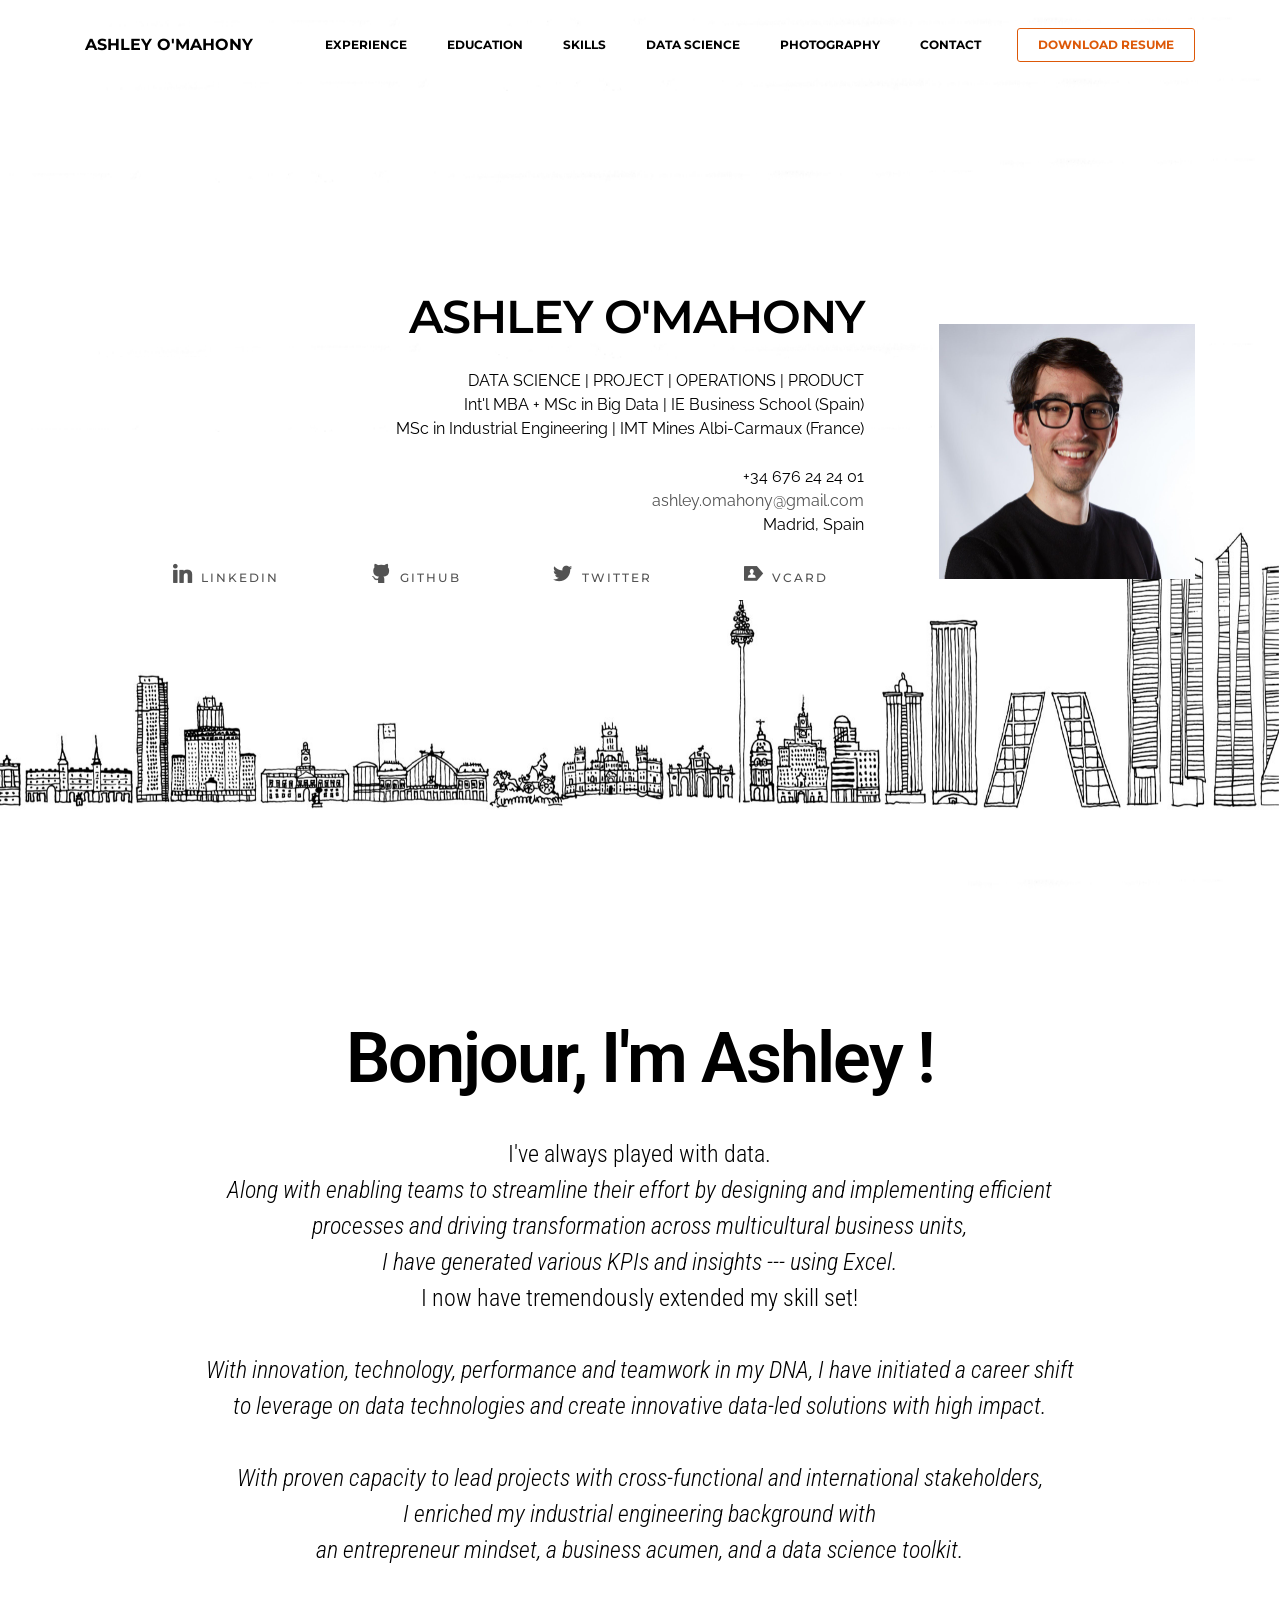
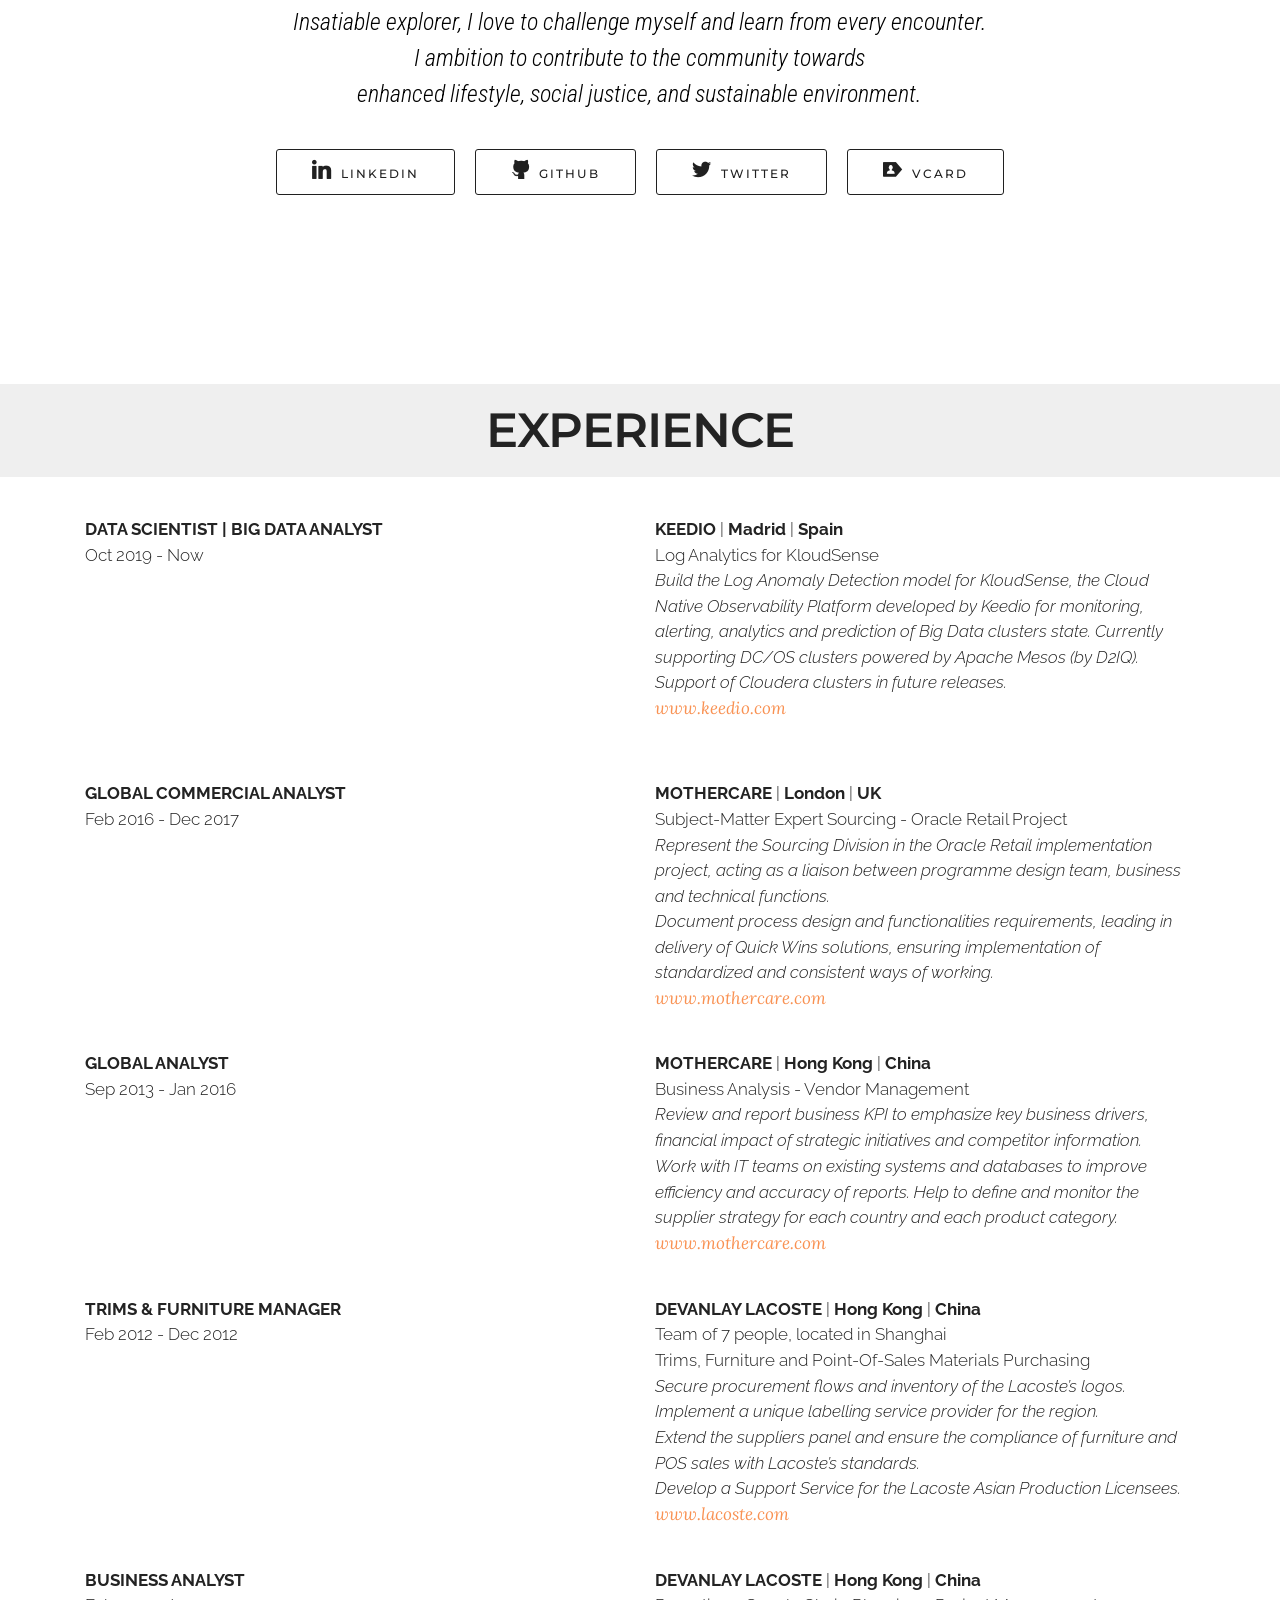
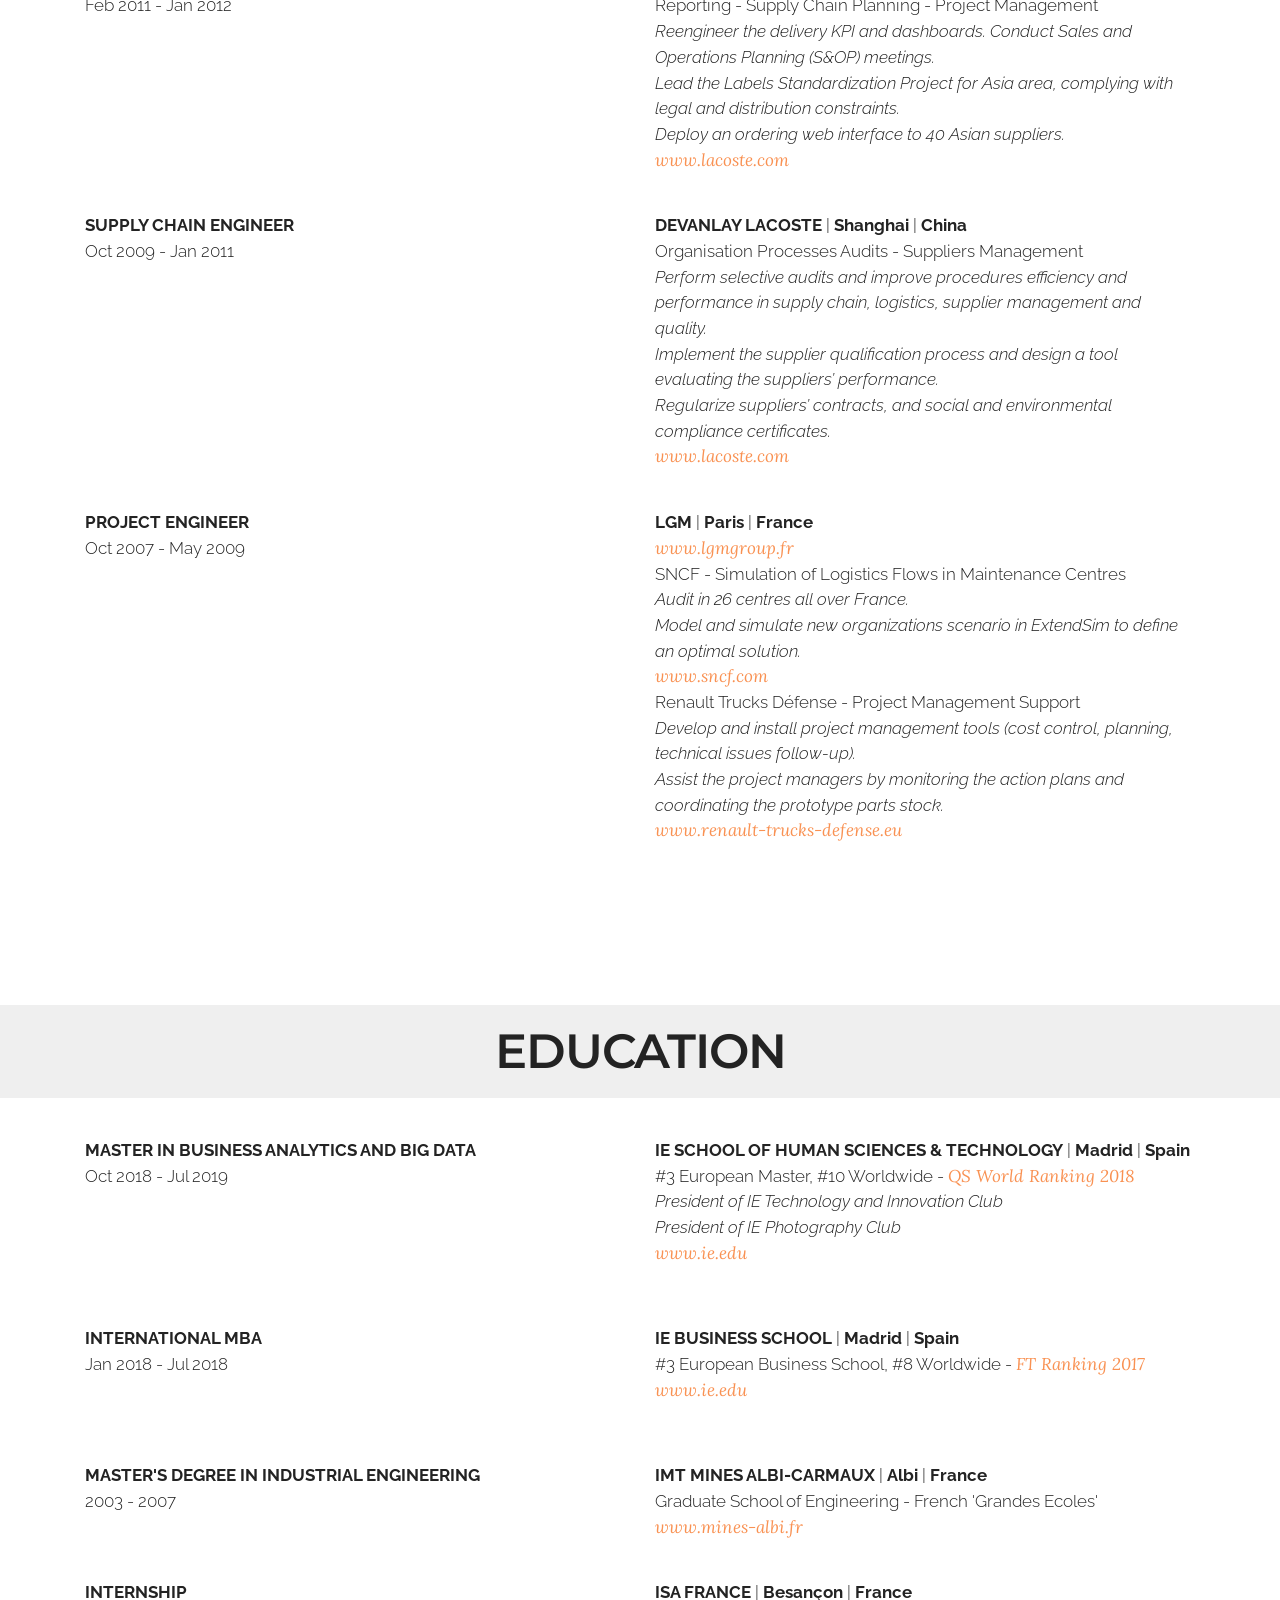
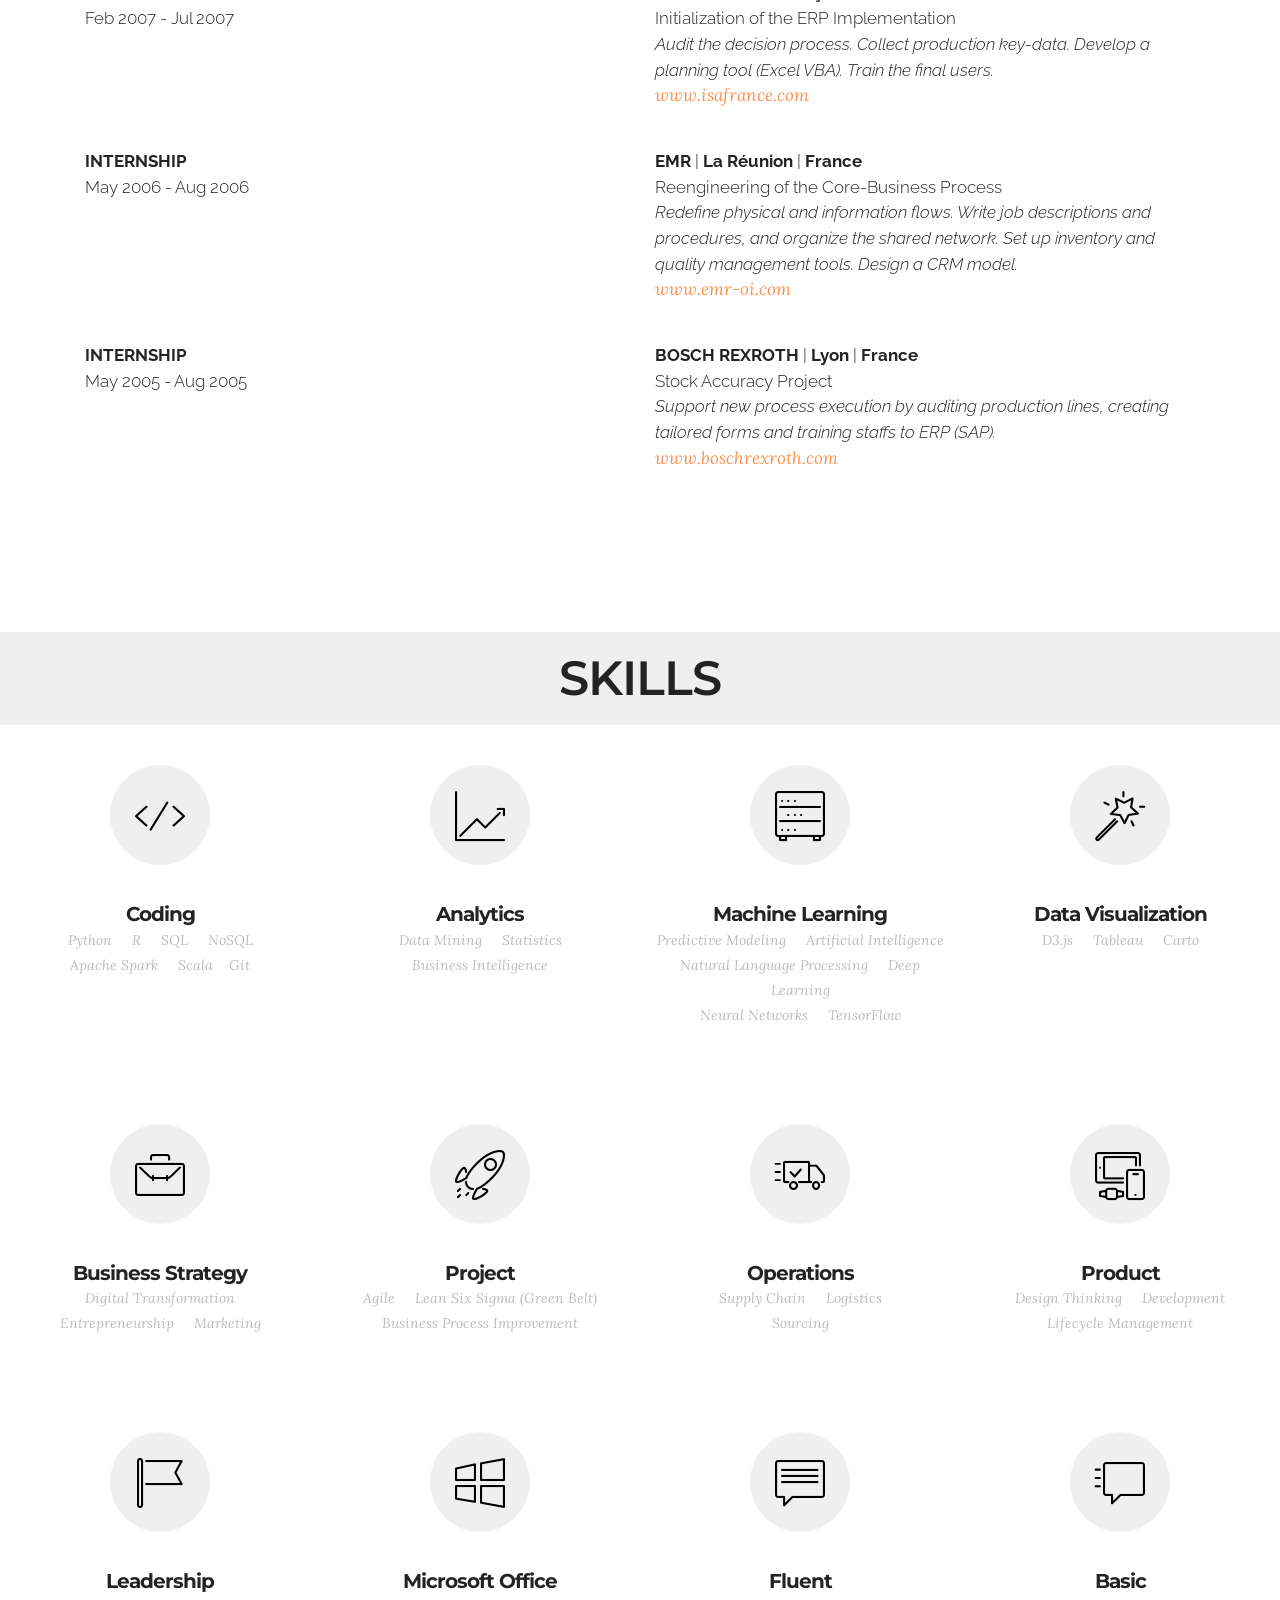
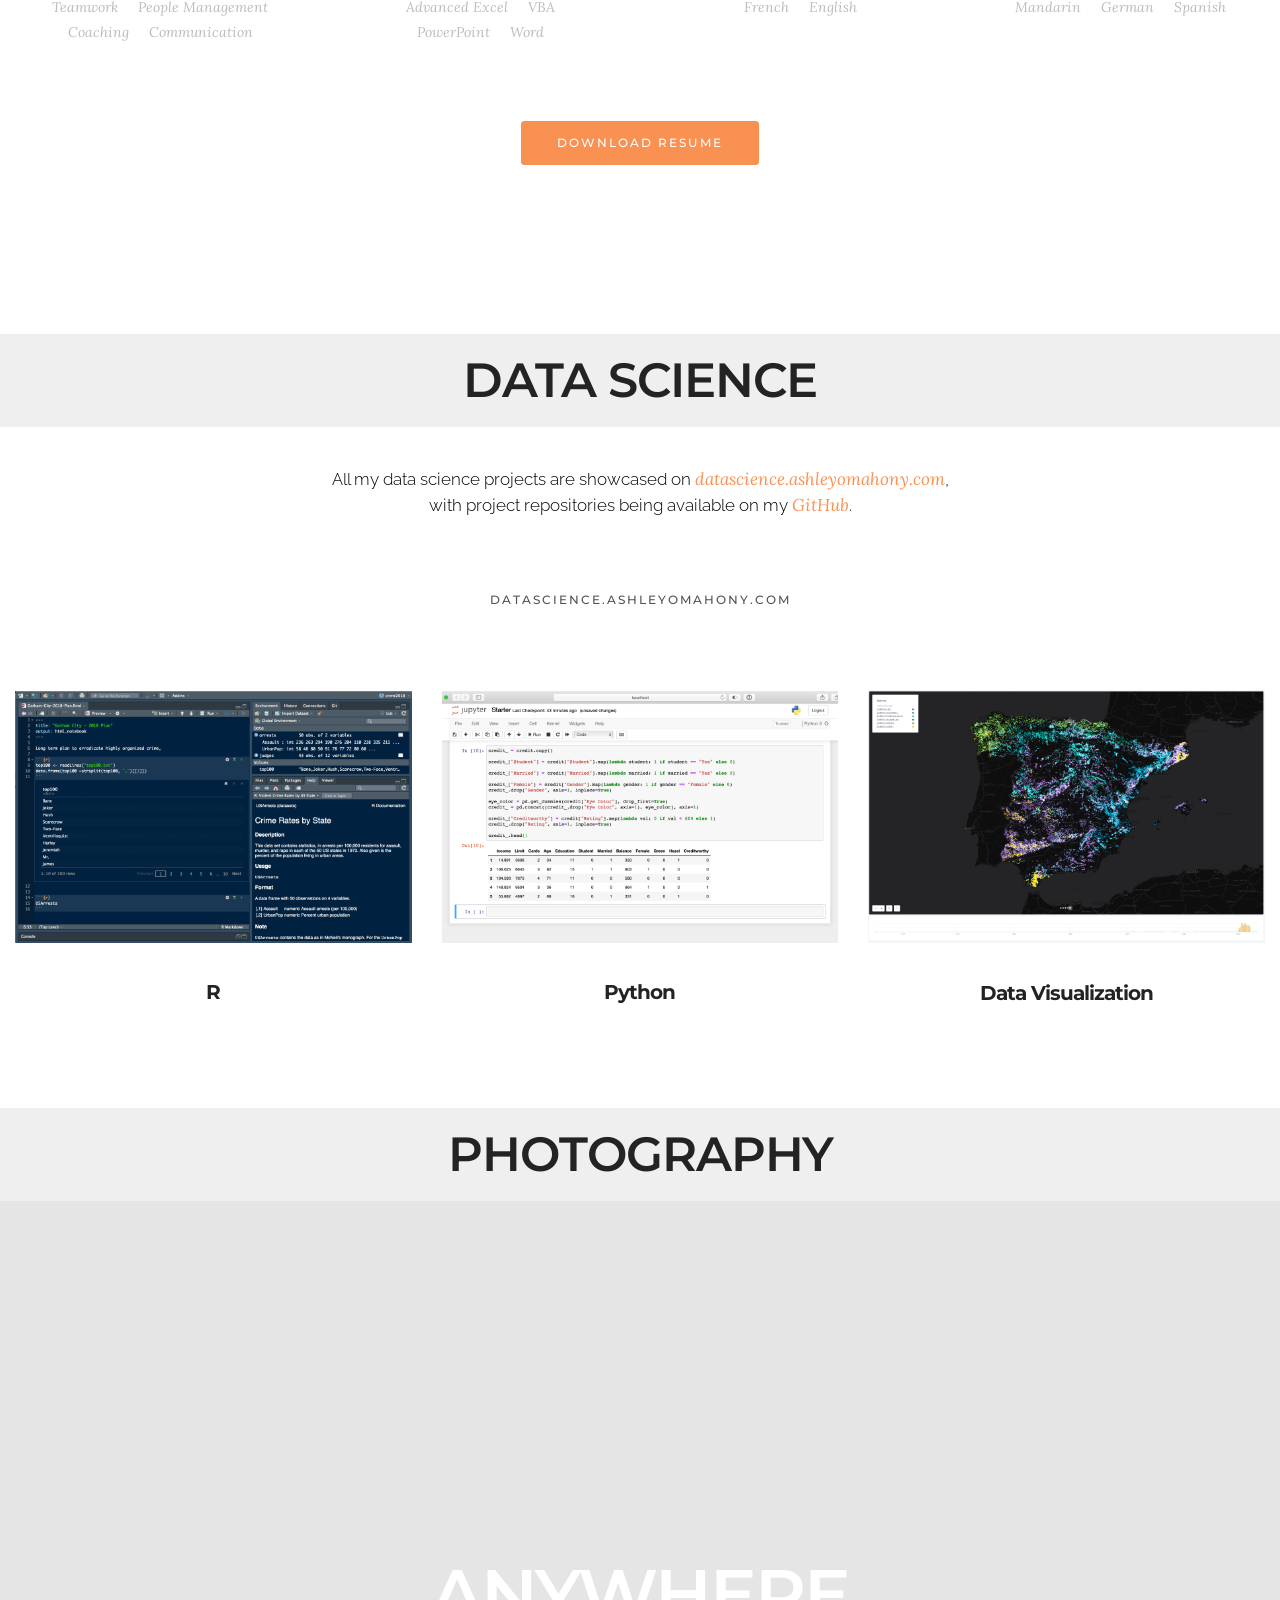
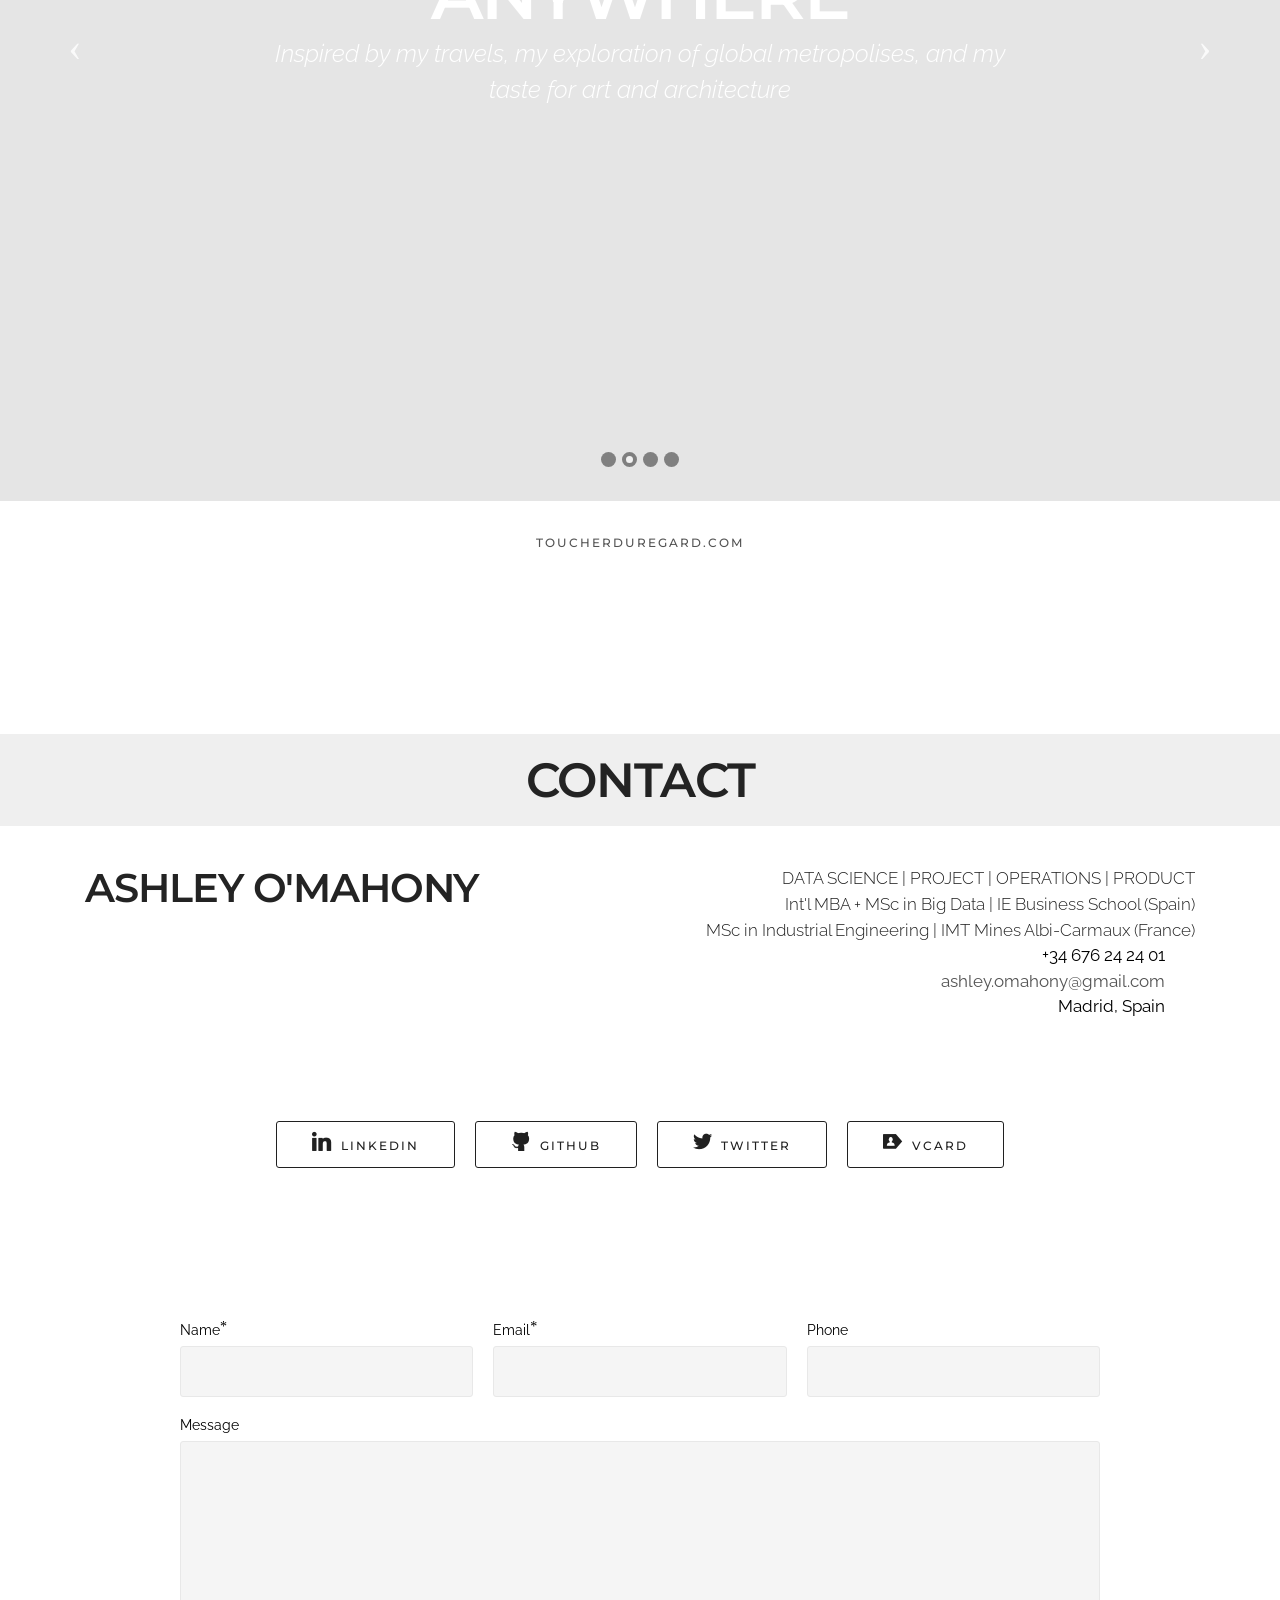
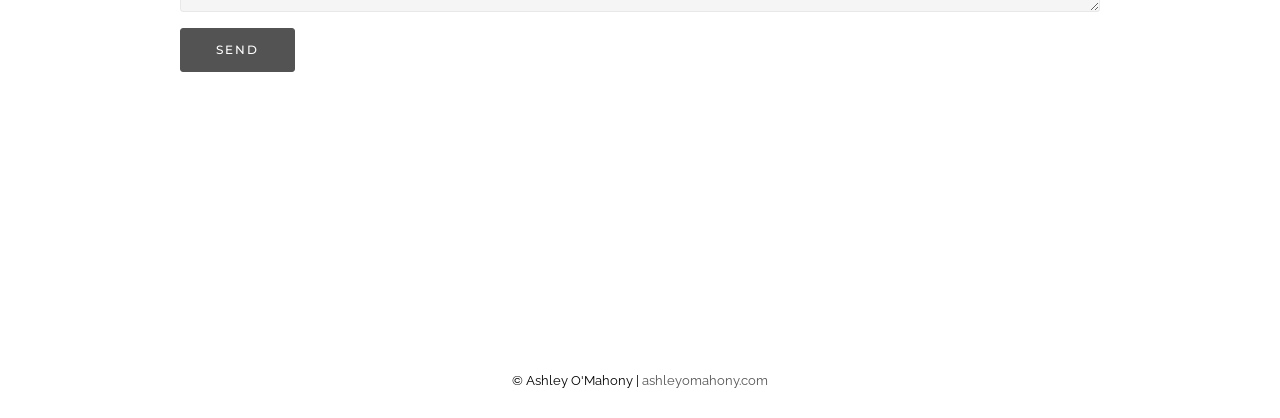
==== commit b5194f06: "Update Hyperlink Keedio" ====
--- a/docs/index.html
+++ b/docs/index.html
@@ -169,7 +169,7 @@
     <div class="container">
         <div class="row">
             <div class="col-xs-12 col-md-6 lead"><p><strong>DATA SCIENTIST | BIG DATA ANALYST</strong></p><p><span style="font-size: 1.07rem; line-height: 1.5;">Oct 2019 - Now</span><br></p></div>
-            <div class="col-xs-12 col-md-6 lead"><p><strong>KEEDIO</strong> | <strong>Madrid</strong> | <strong>Spain</strong></p><p><span style="font-size: 1.07rem; line-height: 1.5;">Log Analytics for KloudSense</span><br></p><p><em>Build the Log Anomaly Detection model for KloudSense, the Cloud Native Observability Platform developed by Keedio for monitoring, alerting, analytics and prediction of Big Data clusters state. Currently supporting DC/OS clusters powered by Apache Mesos (by D2IQ). Support of Cloudera clusters in future releases.</em></p><p><em><a href="http://www.mothercare.com" target="_blank">www.keedio.com</a></em><br></p></div>
+            <div class="col-xs-12 col-md-6 lead"><p><strong>KEEDIO</strong> | <strong>Madrid</strong> | <strong>Spain</strong></p><p><span style="font-size: 1.07rem; line-height: 1.5;">Log Analytics for KloudSense</span><br></p><p><em>Build the Log Anomaly Detection model for KloudSense, the Cloud Native Observability Platform developed by Keedio for monitoring, alerting, analytics and prediction of Big Data clusters state. Currently supporting DC/OS clusters powered by Apache Mesos (by D2IQ). Support of Cloudera clusters in future releases.</em></p><p><em><a href="http://www.keedio.com" target="_blank">www.keedio.com</a></em><br></p></div>
         </div>
     </div>
 
@@ -977,4 +977,4 @@
   
   
 </body>
-</html>+</html>
